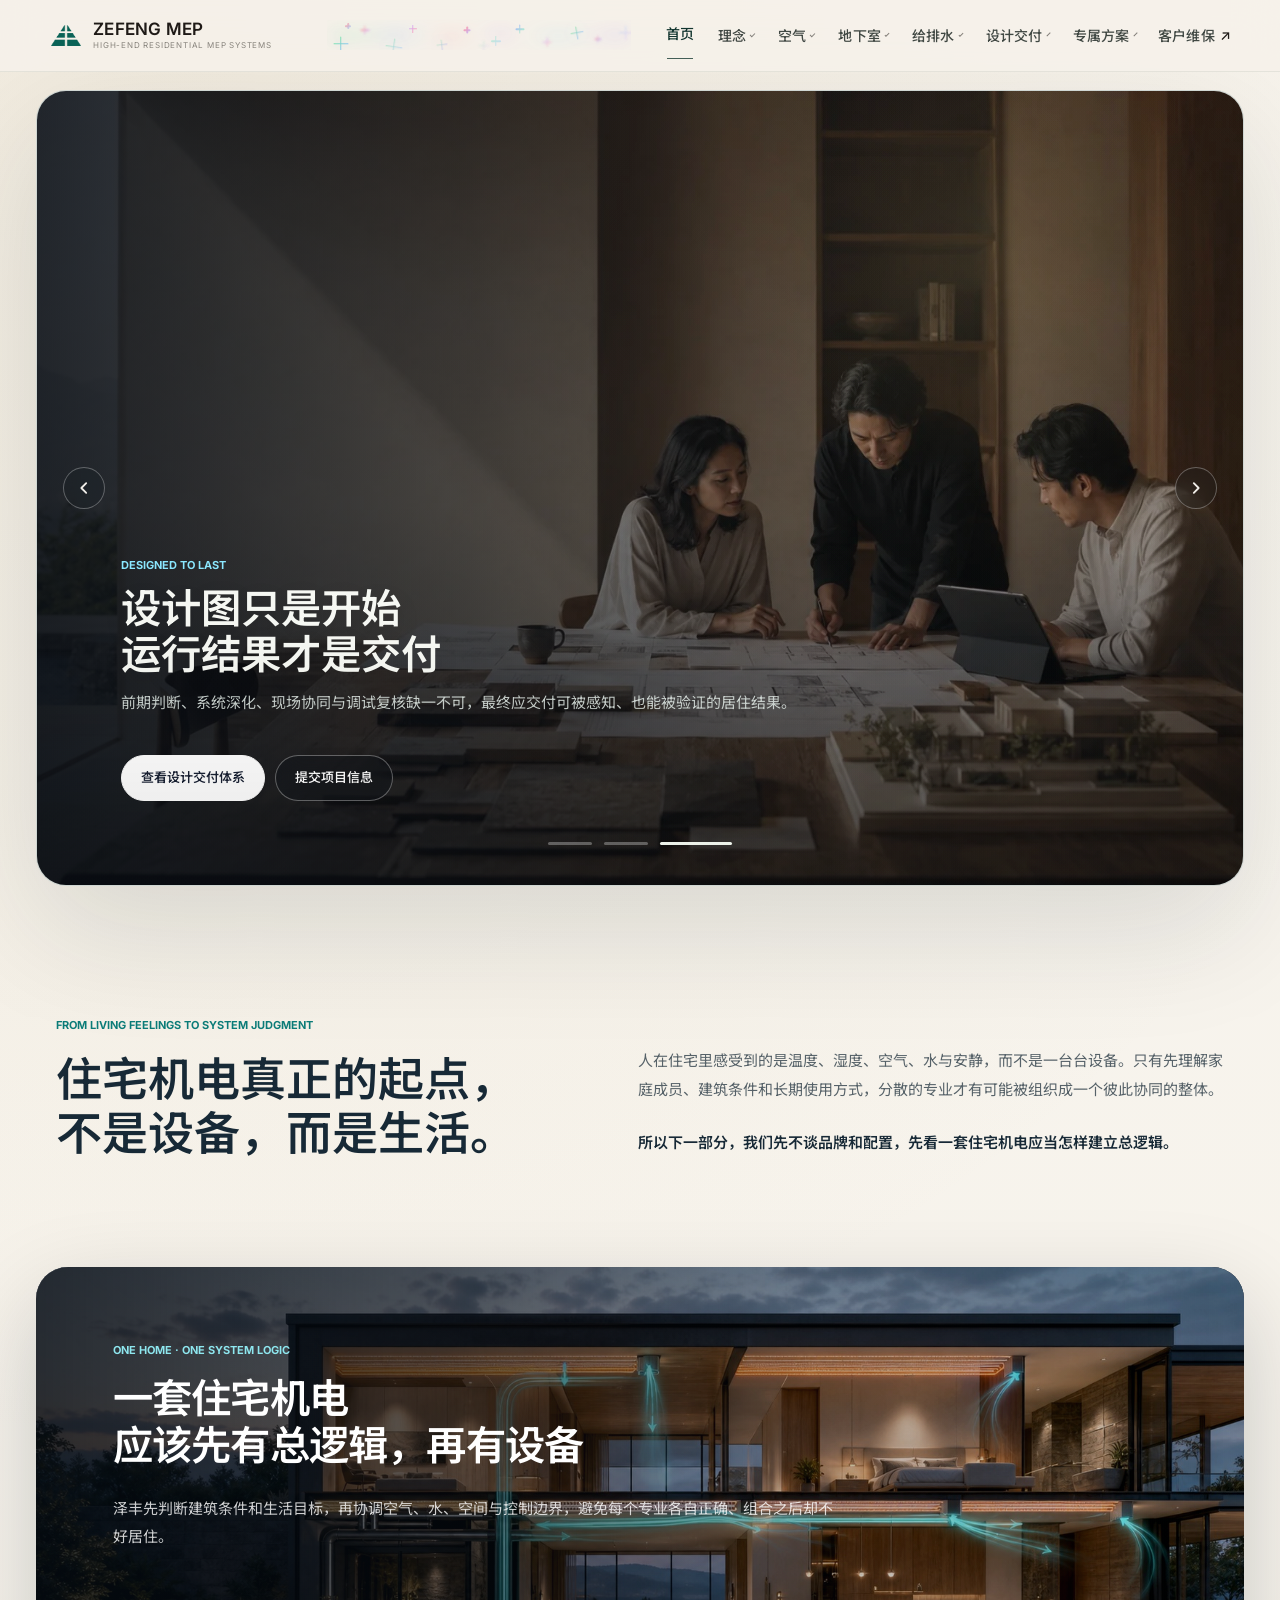
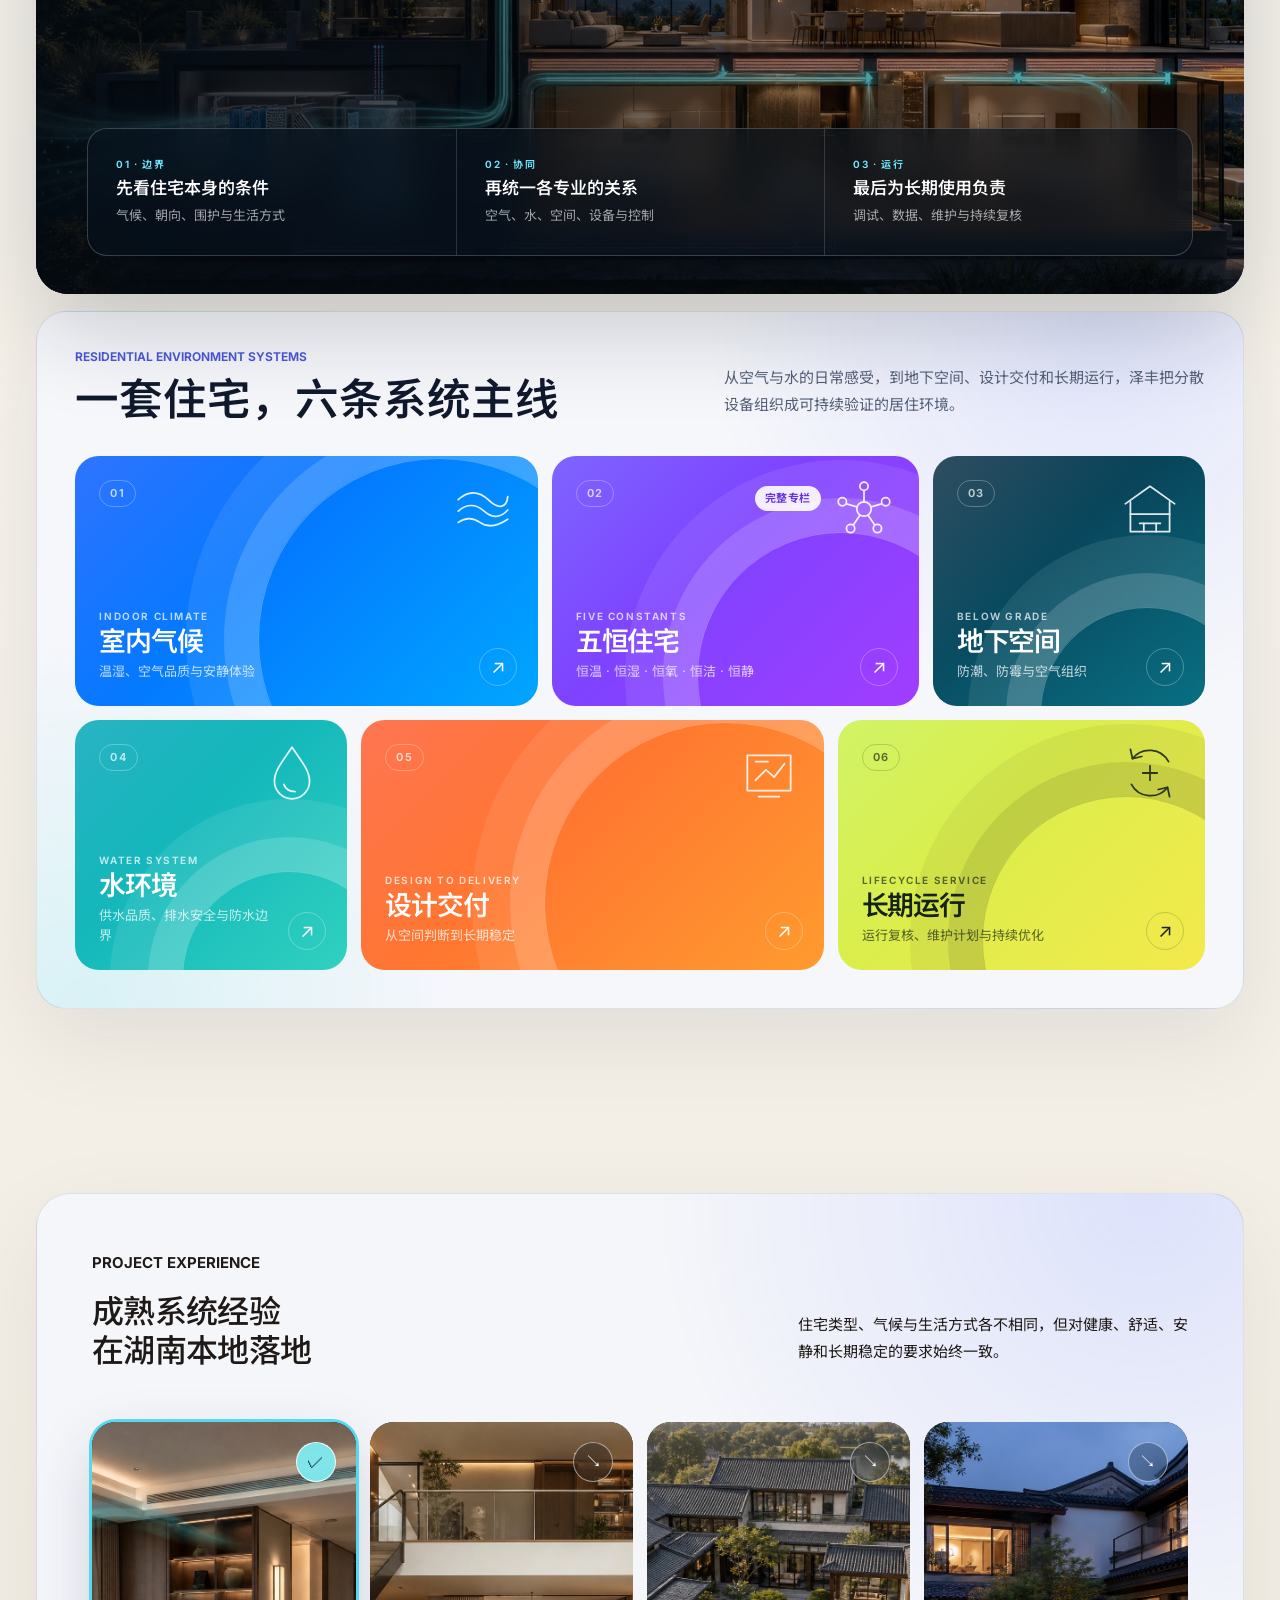
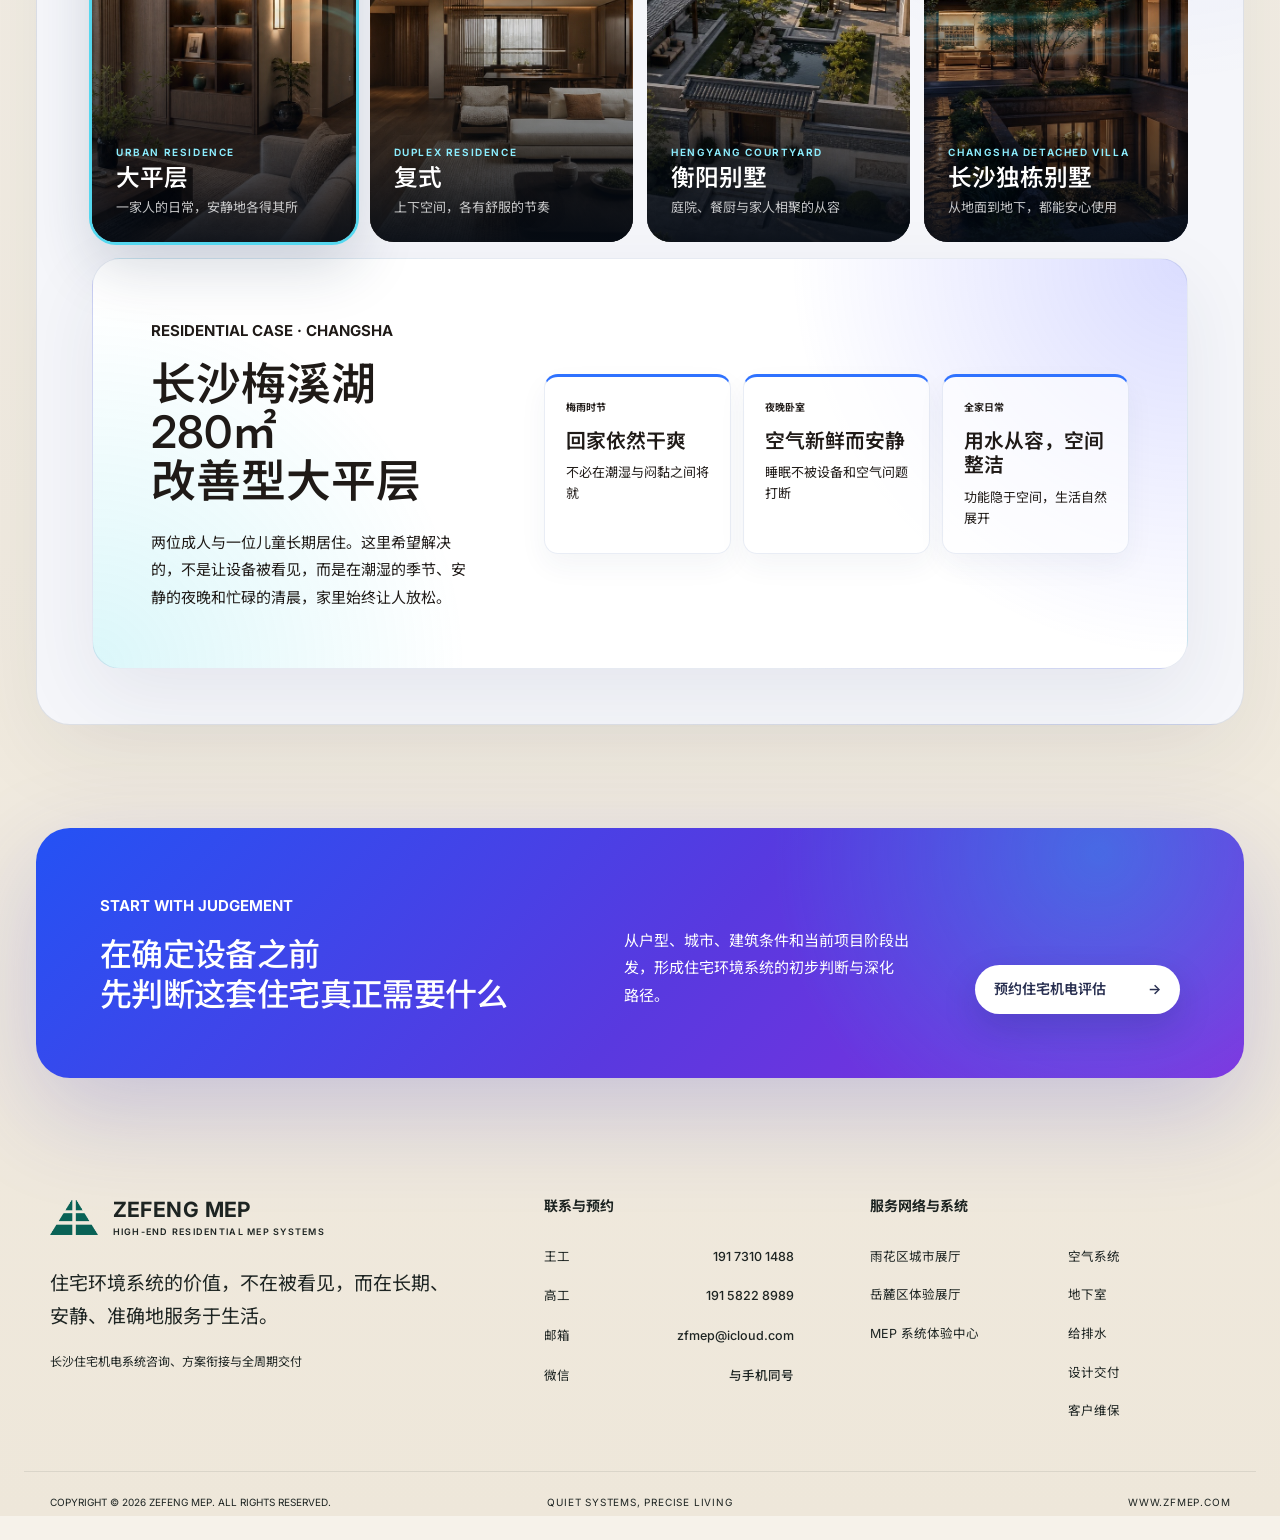
==== index.html @ 34100315 "refine route hero image overlays" ====
<!doctype html>
<html lang="zh-CN">
  <head>
    <meta charset="UTF-8" />
    <meta name="viewport" content="width=device-width, initial-scale=1.0" />
    <meta
      name="description"
      content="泽丰高端住宅机电系统服务商，以空气、水、光、声重新定义高端住宅环境系统。"
    />
    <title>泽丰高端住宅机电系统服务商 · ZEFENG MEP</title>
    <script id="zf-early-route-state">
      (() => {
        const routes = {
          home: "home",
          philosophy: "philosophy",
          dimensions: "philosophy",
          air: "systems",
          "environment-problem": "systems",
          "environment-logic": "systems",
          systems: "systems",
          climate: "systems",
          water: "water-supply-drainage",
          "water-problem": "water-supply-drainage",
          "water-logic": "water-supply-drainage",
          "water-supply-drainage": "water-supply-drainage",
          "basement-system": "basement-system",
          "basement-problem": "basement-system",
          "basement-logic": "basement-system",
          "basement-lifting": "basement-system",
          "basement-sport-layer": "basement-system",
          "delivery-page": "delivery",
          delivery: "delivery",
          "delivery-outputs": "delivery",
          constraints: "delivery",
          "delivery-brief": "delivery",
          integration: "delivery",
          "team-execution": "delivery",
          "delivery-commissioning": "delivery",
          process: "delivery",
          "delivery-result": "delivery",
          "project-access": "project-access",
          "project-access-contact": "project-access",
          "project-access-network": "project-access",
          "project-access-expertise-title": "project-access"
        };
        const key = location.hash.replace("#", "") || "home";
        const page = routes[key] || "home";
        document.documentElement.dataset.page = page;
      })();
    </script>
    <style id="zf-delivery-first-paint">
      html[data-page="delivery"] body main > #fit {
        position: relative !important;
        display: flex !important;
        flex-direction: column !important;
        width: min(1216px, calc(100vw - 64px)) !important;
        min-height: 0 !important;
        margin: clamp(28px, 4vw, 64px) auto 0 !important;
        padding: 0 !important;
        overflow: visible !important;
        background: transparent !important;
      }

      html[data-page="delivery"] body main > #fit > .delivery-scene-media {
        position: relative !important;
        order: 1 !important;
        inset: auto !important;
        display: block !important;
        width: 100% !important;
        height: auto !important;
        min-height: 0 !important;
        aspect-ratio: 16 / 9 !important;
        margin: 0 !important;
        overflow: hidden !important;
        border-radius: 30px !important;
        background: #101b2d !important;
      }

      html[data-page="delivery"] body main > #fit > .delivery-scene-media img {
        position: static !important;
        inset: auto !important;
        display: block !important;
        width: 100% !important;
        height: 100% !important;
        object-fit: cover !important;
        border-radius: inherit !important;
      }

      html[data-page="delivery"] body main > #fit > .delivery-hero-copy {
        position: relative !important;
        order: 2 !important;
        width: 100% !important;
        max-width: none !important;
        min-height: 0 !important;
        margin: clamp(36px, 4vw, 58px) 0 0 !important;
        padding: 0 !important;
        color: #182033 !important;
        background: transparent !important;
      }

      html[data-page="delivery"] body main > #fit > .delivery-hero-copy :is(h2, p, blockquote) {
        color: #182033 !important;
        text-shadow: none !important;
      }

      @media (max-width: 760px) {
        html[data-page="delivery"] body main > #fit {
          width: calc(100vw - 34px) !important;
        }

        html[data-page="delivery"] body main > #fit > .delivery-scene-media {
          border-radius: 24px !important;
        }
      }
    </style>
    <link rel="preconnect" href="https://fonts.googleapis.com" />
    <link rel="preconnect" href="https://fonts.gstatic.com" crossorigin />
    <link
      href="https://fonts.googleapis.com/css2?family=Inter:wght@400;500;600&family=Noto+Serif+SC:wght@400;500;600&family=Noto+Sans+SC:wght@400;500;600;700&display=swap"
      rel="stylesheet"
    />
    <link rel="preload" as="image" href="images/homepage-hero-final/hero-human.webp" fetchpriority="high" />
    <link rel="stylesheet" href="styles.css?v=20260710-footer-flow-v1" />
    <link rel="stylesheet" href="launch-polish.css?v=20260721-home-closing-v3" />
    <link
      rel="preload"
      href="water-scenes-lock.css?v=20260626-water-fix-v77"
      as="style"
      onload="this.onload=null;this.rel='stylesheet'"
    />
    <link
      rel="preload"
      href="air-scenes-lock.css?v=20260710-air-hard-reset-v2"
      as="style"
      onload="this.onload=null;this.rel='stylesheet'"
    />
    <noscript><link rel="stylesheet" href="water-scenes-lock.css?v=20260626-water-fix-v77" /></noscript>
    <noscript><link rel="stylesheet" href="air-scenes-lock.css?v=20260710-air-hard-reset-v2" /></noscript>
    <style id="zf-inline-systems-scene-fix-v1">
      html body[data-page="systems"] {
        --systems-scene-fix-width: min(980px, calc(100vw - 160px));
      }

      html body[data-page="systems"] main > #systems.section-shell > .system-grid,
      html body[data-page="systems"] main > #systems.section-shell .system-scene-card,
      html body[data-page="systems"] main > #systems.section-shell .scene-content,
      html body[data-page="systems"] main > #systems.section-shell .scene-media {
        width: var(--systems-scene-fix-width) !important;
        max-width: var(--systems-scene-fix-width) !important;
        inline-size: var(--systems-scene-fix-width) !important;
        max-inline-size: var(--systems-scene-fix-width) !important;
        margin-left: auto !important;
        margin-right: auto !important;
      }

      html body[data-page="systems"] main > #systems.section-shell .system-scene-card {
        display: flex !important;
        flex-direction: column !important;
        align-items: stretch !important;
        gap: clamp(18px, 2vw, 28px) !important;
      }

      html body[data-page="systems"] main > #systems.section-shell .scene-content {
        order: 1 !important;
        margin-bottom: 0 !important;
      }

      html body[data-page="systems"] main > #systems.section-shell .scene-media {
        order: 2 !important;
        margin-top: 0 !important;
      }

      html body[data-page="systems"] main > #systems.section-shell .mep-metric-group {
        order: 3 !important;
      }

      @media (max-width: 900px) {
        html body[data-page="systems"] {
          --systems-scene-fix-width: calc(100vw - 36px);
        }
      }
    </style>
    <style id="zf-inline-home-first-paint-v61">
      html body[data-page="philosophy"] main #home .home-philosophy-intro,
      html body[data-page="philosophy"] main #home .home-hero,
      html body[data-page="philosophy"] main #home .home-sanctuary,
      html body[data-page="philosophy"] main #home .home-shift,
      html body[data-page="philosophy"] main #home .home-feelings,
      html body[data-page="philosophy"] main #home .home-mep,
      html body[data-page="philosophy"] main #home .home-courtyard {
        width: calc(100vw - 64px) !important;
        max-width: none !important;
        margin-left: auto !important;
        margin-right: auto !important;
      }

      html body[data-page="philosophy"] main #home .home-philosophy-intro {
        margin-top: clamp(30px, 4vw, 56px) !important;
      }

      html body[data-page="philosophy"] main #home .home-hero {
        display: block !important;
        grid-template-columns: none !important;
        gap: 0 !important;
      }

      html body[data-page="philosophy"] main #home .home-hero-copy,
      html body[data-page="philosophy"] main #home .home-sanctuary-copy,
      html body[data-page="philosophy"] main #home .home-copy {
        width: 100% !important;
        max-width: none !important;
        min-width: 0 !important;
        margin-left: 0 !important;
        margin-right: 0 !important;
        padding-left: 0 !important;
        padding-right: 0 !important;
        display: grid !important;
        justify-content: start !important;
        justify-items: start !important;
        text-align: left !important;
      }

      html body[data-page="philosophy"] main #home .home-hero-copy {
        margin-bottom: clamp(28px, 2.8vw, 42px) !important;
      }

      html body[data-page="philosophy"] main #home .home-hero-copy > :is(.home-eyebrow, h1, p),
      html body[data-page="philosophy"] main #home .home-sanctuary-copy > :is(.home-eyebrow, h2, p),
      html body[data-page="philosophy"] main #home .home-copy > :is(.home-eyebrow, h2, p) {
        justify-self: start !important;
        margin-left: 0 !important;
        margin-right: auto !important;
        text-align: left !important;
      }

      html body[data-page="philosophy"] main #home .home-hero-media,
      html body[data-page="philosophy"] main #home .home-sanctuary-media,
      html body[data-page="philosophy"] main #home .home-image {
        width: 100% !important;
        max-width: 100% !important;
        margin-left: 0 !important;
        margin-right: 0 !important;
      }

      @media (max-width: 900px) {
        html body[data-page="philosophy"] main #home .home-philosophy-intro,
        html body[data-page="philosophy"] main #home .home-hero,
        html body[data-page="philosophy"] main #home .home-sanctuary,
        html body[data-page="philosophy"] main #home .home-shift,
        html body[data-page="philosophy"] main #home .home-feelings,
        html body[data-page="philosophy"] main #home .home-mep,
        html body[data-page="philosophy"] main #home .home-courtyard {
          width: calc(100vw - 36px) !important;
          margin-left: 18px !important;
          margin-right: auto !important;
        }
      }
    </style>
    <style id="zf-inline-water-top-width-v62">
      html body main #water-problem,
      html body main #water-logic,
      html body main #water-supply-drainage {
        --zf-water-content-width: min(1280px, calc(100vw - 280px)) !important;
      }

      html body main #water-problem {
        width: 100% !important;
        max-width: none !important;
        margin-left: 0 !important;
        margin-right: 0 !important;
        padding-left: 0 !important;
        padding-right: 0 !important;
      }

      html body main #water-problem .water-system-definition-copy,
      html body main #water-problem .water-system-journey,
      html body main #water-logic .image-entry-copy,
      html body main #water-logic .image-entry-media,
      html body main #water-supply-drainage .water-proof-heading,
      html body main #water-supply-drainage .water-proof-scene,
      html body main #water-supply-drainage .water-proof-closing {
        width: var(--zf-water-content-width) !important;
        max-width: 1280px !important;
        min-width: 0 !important;
        margin-left: auto !important;
        margin-right: auto !important;
        padding-left: 0 !important;
        padding-right: 0 !important;
      }

      html body main #water-problem .water-system-definition-copy {
        display: block !important;
        text-align: left !important;
      }

      html body main #water-problem .water-system-definition-copy > :is(.eyebrow, h1, p),
      html body main #water-problem .water-system-journey-head > :is(p, h2),
      html body main #water-supply-drainage .water-proof-heading > :is(.eyebrow, h2, p) {
        margin-left: 0 !important;
        margin-right: auto !important;
        text-align: left !important;
      }

      html body main #water-problem .water-lifestyle-ribbon,
      html body main #water-problem .water-system-journey-rail,
      html body main #water-problem .water-system-journey-panels {
        width: 100% !important;
        max-width: 100% !important;
        margin-left: 0 !important;
        margin-right: 0 !important;
      }

      @media (max-width: 1200px) {
        html body main #water-problem,
        html body main #water-logic,
        html body main #water-supply-drainage {
          --zf-water-content-width: min(1080px, calc(100vw - 120px)) !important;
        }
      }

      @media (max-width: 900px) {
        html body main #water-problem,
        html body main #water-logic,
        html body main #water-supply-drainage {
          --zf-water-content-width: calc(100vw - 36px) !important;
        }
      }
    </style>

    <style id="zf-inline-water-air-selected-copy-v70">
      /* 2026-06-29 selected A/D: reduce textbook weight on water and air entries only. */
      html body main #water-problem .water-system-definition-copy,
      html body main #water-problem .water-system-journey,
      html body main #water-system-simulator-entry .water-system-simulator-intro {
        max-width: var(--zf-water-content-width, min(1280px, calc(100vw - 280px))) !important;
        margin-left: auto !important;
        margin-right: auto !important;
        text-align: left !important;
      }

      html body main #water-problem .water-system-definition-copy h1 {
        font-size: clamp(30px, 2.15vw, 42px) !important;
        line-height: 1.24 !important;
        letter-spacing: 0 !important;
        max-width: 760px !important;
      }

      html body main #water-problem .water-system-definition-lead {
        max-width: 720px !important;
        font-size: clamp(16px, 1vw, 19px) !important;
        line-height: 1.78 !important;
        color: rgba(20, 63, 58, 0.72) !important;
      }

      html body main #water-problem .water-system-journey {
        margin-top: clamp(28px, 3.2vw, 44px) !important;
      }

      html body main #water-problem .water-system-journey-head h2,
      html body main #water-system-simulator-entry .water-system-simulator-intro h3 {
        font-size: clamp(26px, 1.75vw, 34px) !important;
        line-height: 1.28 !important;
        font-weight: 640 !important;
        letter-spacing: 0 !important;
        max-width: 640px !important;
      }

      html body main #water-problem .water-system-journey-head p,
      html body main #water-system-simulator-entry .water-system-simulator-intro > p:not(.eyebrow),
      html body main #water-system-simulator-entry .water-system-simulator-actions span {
        max-width: 760px !important;
        font-size: clamp(15px, 0.94vw, 18px) !important;
        line-height: 1.76 !important;
        color: rgba(20, 63, 58, 0.68) !important;
      }

      html body main #water-system-simulator-entry {
        padding-top: clamp(44px, 5vw, 72px) !important;
      }

      html body[data-page="systems"] main > #environment-problem .air-opening-brief {
        display: none !important;
      }

      html body[data-page="systems"] main > #environment-problem .air-system-definition-copy h1 {
        max-width: 700px !important;
        font-size: clamp(30px, 2.1vw, 40px) !important;
        line-height: 1.26 !important;
        letter-spacing: 0 !important;
      }

      html body[data-page="systems"] main > #environment-problem .air-system-definition-lead {
        max-width: 720px !important;
        font-size: clamp(16px, 0.98vw, 19px) !important;
        line-height: 1.78 !important;
        color: rgba(20, 63, 58, 0.72) !important;
      }

      html body[data-page="systems"] main > #environment-problem .air-system-journey-head h2 {
        font-size: clamp(24px, 1.6vw, 32px) !important;
        line-height: 1.3 !important;
        font-weight: 620 !important;
      }
    </style>
    <style id="zf-water-service-matrix-v1">
      html body[data-page="water-supply-drainage"] main > #water-problem .water-service-matrix {
        width: calc(100vw - 72px) !important;
        max-width: calc(100vw - 72px) !important;
        margin: clamp(28px, 2.6vw, 38px) 0 clamp(34px, 3vw, 42px) calc(50% - 50vw + 36px) !important;
        display: grid !important;
        grid-template-columns: repeat(6, minmax(0, 1fr)) !important;
        column-gap: clamp(18px, 1.5vw, 26px) !important;
        row-gap: clamp(12px, 1.1vw, 18px) !important;
        box-sizing: border-box !important;
      }

      html body[data-page="water-supply-drainage"] main > #water-problem .water-service-item {
        min-width: 0 !important;
        display: flex !important;
        align-items: center !important;
        gap: 12px !important;
        min-height: 56px !important;
        padding: 5px 0 11px !important;
        border-bottom: 1px solid rgba(27, 82, 76, 0.14) !important;
      }

      html body[data-page="water-supply-drainage"] main > #water-problem .water-service-icon {
        flex: 0 0 28px !important;
        position: relative !important;
        width: 32px !important;
        height: 32px !important;
        display: inline-flex !important;
        align-items: center !important;
        justify-content: center !important;
        border-radius: 11px !important;
        color: rgba(255, 250, 242, 0.98) !important;
        background:
          radial-gradient(circle at 30% 26%, rgba(255, 255, 255, 0.34), transparent 44%),
          linear-gradient(145deg, var(--service-accent, #3e8d82), var(--service-accent-2, #245e57)) !important;
        box-shadow:
          0 10px 18px rgba(31, 83, 76, 0.18),
          inset 0 1px 0 rgba(255, 255, 255, 0.28) !important;
      }

      html body[data-page="water-supply-drainage"] main > #water-problem .water-service-icon::after {
        content: "" !important;
        position: absolute !important;
        inset: 1px !important;
        border-radius: 10px !important;
        border: 1px solid rgba(255, 255, 255, 0.12) !important;
        pointer-events: none !important;
      }

      html body[data-page="water-supply-drainage"] main > #water-problem .water-service-icon svg {
        position: relative !important;
        z-index: 1 !important;
        width: 22px !important;
        height: 22px !important;
        display: block !important;
        stroke: currentColor !important;
        fill: none !important;
        stroke-width: 1.9 !important;
        stroke-linecap: round !important;
        stroke-linejoin: round !important;
        filter: drop-shadow(0 1px 0 rgba(0, 0, 0, 0.08)) !important;
      }

      html body[data-page="water-supply-drainage"] main > #water-problem .water-service-item strong {
        min-width: 0 !important;
        display: block !important;
        font-size: clamp(14px, 0.86vw, 16px) !important;
        line-height: 1.5 !important;
        font-weight: 580 !important;
        color: rgba(18, 47, 43, 0.92) !important;
        letter-spacing: 0 !important;
      }

      @media (max-width: 1180px) {
        html body[data-page="water-supply-drainage"] main > #water-problem .water-service-matrix {
          width: calc(100vw - 48px) !important;
          max-width: calc(100vw - 48px) !important;
          margin-left: calc(50% - 50vw + 24px) !important;
          grid-template-columns: repeat(4, minmax(0, 1fr)) !important;
        }
      }

      @media (max-width: 760px) {
        html body[data-page="water-supply-drainage"] main > #water-problem .water-service-matrix {
          width: calc(100vw - 36px) !important;
          max-width: calc(100vw - 36px) !important;
          grid-template-columns: repeat(2, minmax(0, 1fr)) !important;
          column-gap: 14px !important;
          row-gap: 10px !important;
          margin-top: 22px !important;
          margin-bottom: 26px !important;
        }

        html body[data-page="water-supply-drainage"] main > #water-problem .water-service-item {
          min-height: 52px !important;
          gap: 10px !important;
          padding-bottom: 9px !important;
        }

        html body[data-page="water-supply-drainage"] main > #water-problem .water-service-item strong {
          font-size: 14px !important;
          line-height: 1.42 !important;
        }
      }

      html body[data-page="water-supply-drainage"] main > #water-problem .water-system-journey-step-icon {
        position: relative !important;
        width: 34px !important;
        height: 34px !important;
        border-radius: 12px !important;
        color: rgba(255, 250, 242, 0.98) !important;
        background:
          radial-gradient(circle at 30% 26%, rgba(255, 255, 255, 0.34), transparent 44%),
          linear-gradient(145deg, var(--journey-accent, #3e8d82), var(--journey-accent-2, #245e57)) !important;
        box-shadow:
          0 10px 18px rgba(31, 83, 76, 0.18),
          inset 0 1px 0 rgba(255, 255, 255, 0.28) !important;
      }

      html body[data-page="water-supply-drainage"] main > #water-problem .water-system-journey-step-icon::after {
        content: "" !important;
        position: absolute !important;
        inset: 1px !important;
        border-radius: 11px !important;
        border: 1px solid rgba(255, 255, 255, 0.12) !important;
        pointer-events: none !important;
      }

      html body[data-page="water-supply-drainage"] main > #water-problem .water-system-journey-step-icon svg {
        position: relative !important;
        z-index: 1 !important;
        width: 22px !important;
        height: 22px !important;
        stroke: currentColor !important;
        filter: drop-shadow(0 1px 0 rgba(0, 0, 0, 0.08)) !important;
      }

      html body[data-page="water-supply-drainage"] main > #water-problem .water-system-journey-head {
        width: calc(100vw - 72px) !important;
        max-width: calc(100vw - 72px) !important;
        margin-left: calc(50% - 50vw + 36px) !important;
        margin-right: 0 !important;
        padding-left: 0 !important;
        padding-right: 0 !important;
        box-sizing: border-box !important;
      }

      html body[data-page="water-supply-drainage"] main > #water-problem .water-system-journey-head > :is(p, h2) {
        width: min(1280px, calc(100vw - 160px)) !important;
        max-width: min(1280px, calc(100vw - 160px)) !important;
        margin-left: 0 !important;
        margin-right: auto !important;
      }

      html body[data-page="water-supply-drainage"] main > #water-problem .water-system-journey-rail {
        width: calc(100vw - 72px) !important;
        max-width: calc(100vw - 72px) !important;
        margin-left: calc(50% - 50vw + 36px) !important;
        margin-right: 0 !important;
        justify-content: flex-start !important;
        justify-items: start !important;
        box-sizing: border-box !important;
      }

      @media (max-width: 1180px) {
        html body[data-page="water-supply-drainage"] main > #water-problem .water-system-journey-head,
        html body[data-page="water-supply-drainage"] main > #water-problem .water-system-journey-rail {
          width: calc(100vw - 48px) !important;
          max-width: calc(100vw - 48px) !important;
          margin-left: calc(50% - 50vw + 24px) !important;
        }

        html body[data-page="water-supply-drainage"] main > #water-problem .water-system-journey-head > :is(p, h2) {
          width: min(1180px, calc(100vw - 120px)) !important;
          max-width: min(1180px, calc(100vw - 120px)) !important;
        }
      }
    </style>
    <style id="zf-air-service-matrix-v1">
      html body[data-page="systems"] main > #environment-problem .air-service-matrix {
        width: calc(100vw - 72px) !important;
        max-width: calc(100vw - 72px) !important;
        margin: clamp(26px, 2.4vw, 34px) 0 clamp(32px, 2.8vw, 40px) calc(50% - 50vw + 36px) !important;
        display: grid !important;
        grid-template-columns: repeat(5, minmax(0, 1fr)) !important;
        column-gap: clamp(18px, 1.45vw, 24px) !important;
        row-gap: clamp(12px, 1vw, 16px) !important;
        box-sizing: border-box !important;
      }

      html body[data-page="systems"] main > #environment-problem .air-service-item {
        min-width: 0 !important;
        display: flex !important;
        align-items: center !important;
        gap: 12px !important;
        min-height: 56px !important;
        padding: 4px 0 11px !important;
        border-bottom: 1px solid rgba(27, 82, 76, 0.12) !important;
      }

      html body[data-page="systems"] main > #environment-problem .air-service-icon {
        flex: 0 0 28px !important;
        position: relative !important;
        width: 32px !important;
        height: 32px !important;
        display: inline-flex !important;
        align-items: center !important;
        justify-content: center !important;
        border-radius: 11px !important;
        color: rgba(255, 250, 242, 0.98) !important;
        background:
          radial-gradient(circle at 30% 26%, rgba(255, 255, 255, 0.34), transparent 44%),
          linear-gradient(145deg, var(--service-accent, #3e8d82), var(--service-accent-2, #245e57)) !important;
        box-shadow:
          0 10px 18px rgba(31, 83, 76, 0.16),
          inset 0 1px 0 rgba(255, 255, 255, 0.28) !important;
      }

      html body[data-page="systems"] main > #environment-problem .air-service-icon::after {
        content: "" !important;
        position: absolute !important;
        inset: 1px !important;
        border-radius: 10px !important;
        border: 1px solid rgba(255, 255, 255, 0.12) !important;
        pointer-events: none !important;
      }

      html body[data-page="systems"] main > #environment-problem .air-service-icon svg {
        position: relative !important;
        z-index: 1 !important;
        width: 22px !important;
        height: 22px !important;
        display: block !important;
        stroke: currentColor !important;
        fill: none !important;
        stroke-width: 1.9 !important;
        stroke-linecap: round !important;
        stroke-linejoin: round !important;
        filter: drop-shadow(0 1px 0 rgba(0, 0, 0, 0.08)) !important;
      }

      html body[data-page="systems"] main > #environment-problem .air-service-item strong {
        min-width: 0 !important;
        display: block !important;
        font-size: clamp(14px, 0.86vw, 16px) !important;
        line-height: 1.5 !important;
        font-weight: 580 !important;
        color: rgba(18, 47, 43, 0.92) !important;
        letter-spacing: 0 !important;
      }

      @media (max-width: 1180px) {
        html body[data-page="systems"] main > #environment-problem .air-service-matrix {
          width: calc(100vw - 48px) !important;
          max-width: calc(100vw - 48px) !important;
          margin-left: calc(50% - 50vw + 24px) !important;
          grid-template-columns: repeat(3, minmax(0, 1fr)) !important;
        }
      }

      @media (max-width: 760px) {
        html body[data-page="systems"] main > #environment-problem .air-service-matrix {
          width: calc(100vw - 36px) !important;
          max-width: calc(100vw - 36px) !important;
          grid-template-columns: repeat(2, minmax(0, 1fr)) !important;
          column-gap: 14px !important;
          row-gap: 10px !important;
          margin-top: 22px !important;
          margin-bottom: 26px !important;
        }

        html body[data-page="systems"] main > #environment-problem .air-service-item {
          min-height: 52px !important;
          gap: 10px !important;
          padding-bottom: 9px !important;
        }

        html body[data-page="systems"] main > #environment-problem .air-service-item strong {
          font-size: 14px !important;
          line-height: 1.42 !important;
        }
      }
    </style>
    <style id="zf-climate-service-matrix-v1">
      html body[data-page="systems"] main > #climate > .section-heading,
      html body[data-page="climate"] main > #climate > .section-heading {
        width: calc(100vw - 72px) !important;
        max-width: calc(100vw - 72px) !important;
        margin: 0 0 clamp(22px, 2.1vw, 30px) calc(50% - 50vw + 36px) !important;
        padding: 0 !important;
        box-sizing: border-box !important;
        text-align: left !important;
        order: 1 !important;
      }

      html body[data-page="systems"] main > #climate .climate-service-matrix,
      html body[data-page="climate"] main > #climate .climate-service-matrix {
        width: calc(100vw - 72px) !important;
        max-width: calc(100vw - 72px) !important;
        margin: clamp(26px, 2.4vw, 34px) 0 clamp(34px, 2.8vw, 40px) calc(50% - 50vw + 36px) !important;
        display: grid !important;
        grid-template-columns: repeat(5, minmax(0, 1fr)) !important;
        column-gap: clamp(18px, 1.45vw, 24px) !important;
        row-gap: clamp(12px, 1vw, 16px) !important;
        box-sizing: border-box !important;
        order: 2 !important;
      }

      html body[data-page="systems"] main > #climate .climate-service-item,
      html body[data-page="climate"] main > #climate .climate-service-item {
        min-width: 0 !important;
        display: flex !important;
        align-items: center !important;
        gap: 12px !important;
        min-height: 56px !important;
        padding: 4px 0 11px !important;
        border-bottom: 1px solid rgba(27, 82, 76, 0.12) !important;
      }

      html body[data-page="systems"] main > #climate a.climate-service-item,
      html body[data-page="climate"] main > #climate a.climate-service-item {
        color: inherit !important;
        text-decoration: none !important;
        transition:
          transform 180ms ease,
          border-color 180ms ease,
          opacity 180ms ease !important;
      }

      html body[data-page="systems"] main > #climate a.climate-service-item:hover,
      html body[data-page="climate"] main > #climate a.climate-service-item:hover {
        transform: translateY(-1px) !important;
        border-bottom-color: rgba(27, 82, 76, 0.28) !important;
      }

      html body[data-page="systems"] main > #climate a.climate-service-item:hover strong,
      html body[data-page="climate"] main > #climate a.climate-service-item:hover strong {
        color: rgba(9, 92, 116, 0.96) !important;
      }

      html body[data-page="systems"] main > #climate .climate-service-icon,
      html body[data-page="climate"] main > #climate .climate-service-icon {
        flex: 0 0 28px !important;
        position: relative !important;
        width: 32px !important;
        height: 32px !important;
        display: inline-flex !important;
        align-items: center !important;
        justify-content: center !important;
        border-radius: 11px !important;
        color: rgba(255, 250, 242, 0.98) !important;
        background:
          radial-gradient(circle at 30% 26%, rgba(255, 255, 255, 0.34), transparent 44%),
          linear-gradient(145deg, var(--service-accent, #3e8d82), var(--service-accent-2, #245e57)) !important;
        box-shadow:
          0 10px 18px rgba(31, 83, 76, 0.16),
          inset 0 1px 0 rgba(255, 255, 255, 0.28) !important;
      }

      html body[data-page="systems"] main > #climate .climate-service-icon::after,
      html body[data-page="climate"] main > #climate .climate-service-icon::after {
        content: "" !important;
        position: absolute !important;
        inset: 1px !important;
        border-radius: 10px !important;
        border: 1px solid rgba(255, 255, 255, 0.12) !important;
        pointer-events: none !important;
      }

      html body[data-page="systems"] main > #climate .climate-service-icon svg,
      html body[data-page="climate"] main > #climate .climate-service-icon svg {
        position: relative !important;
        z-index: 1 !important;
        width: 22px !important;
        height: 22px !important;
        display: block !important;
        stroke: currentColor !important;
        fill: none !important;
        stroke-width: 1.9 !important;
        stroke-linecap: round !important;
        stroke-linejoin: round !important;
        filter: drop-shadow(0 1px 0 rgba(0, 0, 0, 0.08)) !important;
      }

      html body[data-page="systems"] main > #climate .climate-service-item strong,
      html body[data-page="climate"] main > #climate .climate-service-item strong {
        min-width: 0 !important;
        display: block !important;
        font-size: clamp(14px, 0.86vw, 16px) !important;
        line-height: 1.5 !important;
        font-weight: 580 !important;
        color: rgba(18, 47, 43, 0.92) !important;
        letter-spacing: 0 !important;
      }

      @media (max-width: 1180px) {
        html body[data-page="systems"] main > #climate > .section-heading,
        html body[data-page="climate"] main > #climate > .section-heading {
          width: calc(100vw - 48px) !important;
          max-width: calc(100vw - 48px) !important;
          margin-left: calc(50% - 50vw + 24px) !important;
        }

        html body[data-page="systems"] main > #climate .climate-service-matrix,
        html body[data-page="climate"] main > #climate .climate-service-matrix {
          width: calc(100vw - 48px) !important;
          max-width: calc(100vw - 48px) !important;
          margin-left: calc(50% - 50vw + 24px) !important;
          grid-template-columns: repeat(3, minmax(0, 1fr)) !important;
        }
      }

      @media (max-width: 760px) {
        html body[data-page="systems"] main > #climate > .section-heading,
        html body[data-page="climate"] main > #climate > .section-heading {
          width: calc(100vw - 36px) !important;
          max-width: calc(100vw - 36px) !important;
          margin-left: calc(50% - 50vw + 18px) !important;
        }

        html body[data-page="systems"] main > #climate .climate-service-matrix,
        html body[data-page="climate"] main > #climate .climate-service-matrix {
          width: calc(100vw - 36px) !important;
          max-width: calc(100vw - 36px) !important;
          grid-template-columns: repeat(2, minmax(0, 1fr)) !important;
          column-gap: 14px !important;
          row-gap: 10px !important;
          margin-top: 22px !important;
          margin-bottom: 26px !important;
        }

        html body[data-page="systems"] main > #climate .climate-service-item,
        html body[data-page="climate"] main > #climate .climate-service-item {
          min-height: 52px !important;
          gap: 10px !important;
          padding-bottom: 9px !important;
        }

        html body[data-page="systems"] main > #climate .climate-service-item strong,
        html body[data-page="climate"] main > #climate .climate-service-item strong {
          font-size: 14px !important;
          line-height: 1.42 !important;
        }
      }

      @media (min-width: 1280px) {
        html body[data-page="systems"] main > section#climate.climate.section-shell,
        html body[data-page="climate"] main > section#climate.climate.section-shell {
          width: 100vw !important;
          max-width: none !important;
          margin-left: calc(50% - 50vw) !important;
          margin-right: calc(50% - 50vw) !important;
        }

        html body[data-page="systems"] main > section#climate.climate.section-shell > .section-heading,
        html body[data-page="climate"] main > section#climate.climate.section-shell > .section-heading {
          width: calc(100vw - 72px) !important;
          max-width: calc(100vw - 72px) !important;
          margin-left: calc(50% - 50vw + 36px) !important;
          margin-right: 0 !important;
        }

        html body[data-page="systems"] main > section#climate.climate.section-shell > .climate-stage,
        html body[data-page="systems"] main > section#climate.climate.section-shell > .climate-living-scene,
        html body[data-page="climate"] main > section#climate.climate.section-shell > .climate-stage,
        html body[data-page="climate"] main > section#climate.climate.section-shell > .climate-living-scene,
        html body[data-page="systems"] main > section.quiet-system.section-shell.cinematic-panel,
        html body[data-page="climate"] main > section.quiet-system.section-shell.cinematic-panel {
          width: 100vw !important;
          max-width: none !important;
          margin-left: calc(50% - 50vw) !important;
          margin-right: calc(50% - 50vw) !important;
          box-sizing: border-box !important;
        }

        html body[data-page="systems"] main > section#climate.climate.section-shell > .climate-stage .climate-map,
        html body[data-page="systems"] main > section#climate.climate.section-shell > .climate-living-scene .climate-living-media,
        html body[data-page="climate"] main > section#climate.climate.section-shell > .climate-stage .climate-map,
        html body[data-page="climate"] main > section#climate.climate.section-shell > .climate-living-scene .climate-living-media,
        html body[data-page="systems"] main > section.quiet-system.section-shell.cinematic-panel .section-image,
        html body[data-page="climate"] main > section.quiet-system.section-shell.cinematic-panel .section-image {
          width: 100vw !important;
          max-width: 100vw !important;
          margin-left: calc(50% - 50vw) !important;
          margin-right: calc(50% - 50vw) !important;
          padding-left: 0 !important;
          padding-right: 0 !important;
          border-radius: 0 !important;
          box-sizing: border-box !important;
        }

        html body[data-page="systems"] main > section#climate.climate.section-shell > .climate-stage .climate-map img,
        html body[data-page="systems"] main > section#climate.climate.section-shell > .climate-living-scene .climate-living-media img,
        html body[data-page="climate"] main > section#climate.climate.section-shell > .climate-stage .climate-map img,
        html body[data-page="climate"] main > section#climate.climate.section-shell > .climate-living-scene .climate-living-media img,
        html body[data-page="systems"] main > section.quiet-system.section-shell.cinematic-panel .section-image img,
        html body[data-page="climate"] main > section.quiet-system.section-shell.cinematic-panel .section-image img {
          width: 100% !important;
          max-width: 100% !important;
          height: auto !important;
          min-height: clamp(760px, 52vw, 980px) !important;
          object-fit: cover !important;
        }
      }
    </style>
    <style id="zf-home-hero-rebuild-v2">
      html body[data-page="home"] main > #landing {
        width: 100% !important;
        max-width: none !important;
        padding-top: clamp(14px, 1.4vw, 20px) !important;
        padding-bottom: clamp(28px, 2.8vw, 40px) !important;
        display: grid !important;
        gap: clamp(12px, 1.3vw, 18px) !important;
      }

      html body main #landing .zf-home-hero-stage {
        position: relative;
        width: min(1560px, calc(100% - 24px));
        height: min(860px, calc(100vh - 104px));
        min-height: 700px;
        margin: 0 auto;
        border: 1px solid rgba(205, 213, 209, 0.82);
        border-radius: 30px;
        overflow: hidden;
        background: #d7ddd7;
        box-shadow:
          0 44px 124px rgba(16, 30, 42, 0.12),
          inset 0 1px 0 rgba(255, 255, 255, 0.72);
      }

      html body main #landing .zf-home-hero-stage::before {
        content: "";
        position: absolute;
        inset: 0;
        background:
          linear-gradient(180deg, rgba(255, 255, 255, 0.04), rgba(24, 20, 15, 0.05));
        pointer-events: none;
      }

      html body main #landing .zf-home-hero-stage::after {
        content: "";
        position: absolute;
        inset: auto 0 0 0;
        height: 32%;
        background: linear-gradient(180deg, transparent, rgba(22, 19, 15, 0.10));
        pointer-events: none;
      }

      html body main #landing .zf-home-hero {
        position: relative;
        height: 100%;
        min-height: 100%;
        display: grid;
        align-items: stretch;
      }

      html body main #landing .zf-home-index-strip,
      html body main #landing .zf-home-closing-stage {
        width: min(1560px, calc(100% - 24px));
        margin: 0 auto;
      }

      html body main #landing .zf-home-index-strip {
        display: grid;
        grid-template-columns: 1.16fr 0.95fr 0.95fr 0.95fr;
        gap: 10px;
        align-items: stretch;
      }

      html body main #landing .zf-home-mep-band {
        width: min(1560px, calc(100% - 24px));
        margin: 0 auto;
        padding: clamp(24px, 2.6vw, 34px) clamp(20px, 2.4vw, 36px) clamp(18px, 2.2vw, 24px);
        border-top: 1px solid rgba(203, 210, 206, 0.76);
        border-bottom: 1px solid rgba(203, 210, 206, 0.76);
        background: linear-gradient(180deg, rgba(251, 249, 244, 0.92), rgba(246, 243, 236, 0.88));
      }

      html body main #landing .zf-home-mep-band-list {
        display: grid;
        grid-template-columns: repeat(7, minmax(0, 1fr));
        gap: clamp(12px, 1.2vw, 18px);
        align-items: start;
      }

      html body main #landing .zf-home-mep-band-item {
        display: grid;
        justify-items: center;
        gap: 12px;
        text-align: center;
      }

      html body main #landing .zf-home-mep-band-icon {
        width: 56px;
        height: 56px;
        color: rgba(74, 82, 89, 0.74);
      }

      html body main #landing .zf-home-mep-band-icon svg {
        width: 100%;
        height: 100%;
        stroke: currentColor;
        stroke-width: 1.65;
        fill: none;
        stroke-linecap: round;
        stroke-linejoin: round;
      }

      html body main #landing .zf-home-mep-band-label {
        margin: 0;
        color: rgba(58, 60, 57, 0.8);
        font-family: "SF Pro Display", "PingFang SC", var(--font-sans);
        font-size: clamp(13px, 0.9vw, 15px);
        font-weight: 440;
        letter-spacing: 0.01em;
        white-space: nowrap;
      }

      html body main #landing .zf-home-mep-band-label strong {
        font-weight: 500;
        letter-spacing: 0.04em;
      }

      html body main #landing .zf-home-mep-band-label span {
        color: rgba(92, 96, 92, 0.68);
        font-weight: 400;
        letter-spacing: 0.02em;
      }

      html body main #landing .zf-home-index-card {
        position: relative;
        min-height: 252px;
        overflow: hidden;
        border: 1px solid rgba(204, 211, 208, 0.82);
        background: #dfe6e2;
        text-decoration: none;
        transition: transform 260ms ease, border-color 260ms ease, box-shadow 260ms ease;
      }

      html body main #landing .zf-home-index-card.is-feature {
        min-height: 282px;
      }

      html body main #landing .zf-home-index-card.is-proposal,
      html body main #landing .zf-home-index-card.is-delivery {
        min-height: 252px;
      }

      html body main #landing .zf-home-index-card.is-case {
        min-height: 252px;
      }

      html body main #landing .zf-home-index-card:hover {
        transform: translateY(-2px);
        border-color: rgba(218, 226, 222, 0.96);
        box-shadow: 0 26px 62px rgba(18, 30, 38, 0.16);
      }

      html body main #landing .zf-home-index-card-visual {
        position: absolute;
        inset: 0;
        overflow: hidden;
      }

      html body main #landing .zf-home-index-card::after {
        content: "";
        position: absolute;
        inset: 0;
        background:
          linear-gradient(180deg, rgba(255, 255, 255, 0.02) 0%, rgba(255, 255, 255, 0) 32%, rgba(8, 14, 18, 0.08) 72%, rgba(8, 14, 18, 0.18) 100%);
        pointer-events: none;
      }

      html body main #landing .zf-home-index-card-copy {
        display: none;
      }

      html body main #landing .zf-home-index-card-label {
        position: absolute;
        left: 16px;
        bottom: 14px;
        z-index: 2;
        margin: 0;
        color: rgba(247, 244, 236, 0.94);
        font-family: "SF Pro Display", "PingFang SC", var(--font-sans);
        font-size: clamp(15px, 1vw, 18px);
        font-weight: 430;
        letter-spacing: 0.08em;
        line-height: 1.1;
        text-shadow: 0 1px 8px rgba(10, 15, 20, 0.28);
        pointer-events: none;
        display: grid;
        gap: 4px;
        white-space: nowrap;
      }

      html body main #landing .zf-home-index-card-label span {
        color: rgba(239, 235, 226, 0.72);
        font-family: "SF Pro Display", var(--font-sans);
        font-size: clamp(10px, 0.66vw, 11px);
        font-weight: 500;
        letter-spacing: 0.16em;
        text-transform: uppercase;
      }

      html body main #landing .zf-home-index-card-meta,
      html body main #landing .zf-home-index-badge,
      html body main #landing .zf-home-index-kicker,
      html body main #landing .zf-home-index-text {
        display: none;
      }

      html body main #landing .zf-home-index-title {
        display: none;
      }

      html body main #landing .zf-home-index-card.is-feature .zf-home-index-copy {
        padding: 24px 24px 24px;
      }

      html body main #landing .zf-home-index-card.is-feature .zf-home-index-title {
        max-width: none;
      }

      html body main #landing .zf-home-index-card.is-feature .zf-home-index-card-copy {
        padding: 22px 22px 20px;
      }

      html body main #landing .zf-home-index-card.is-philosophy .zf-home-index-card-visual {
        filter: saturate(1.08) contrast(1.02) brightness(1.02);
      }

      html body main #landing .zf-home-index-card.is-philosophy .zf-home-index-card-visual::after {
        background:
          radial-gradient(circle at 82% 18%, rgba(255, 136, 78, 0.18), rgba(255, 136, 78, 0) 24%),
          radial-gradient(circle at 18% 82%, rgba(77, 200, 255, 0.12), rgba(77, 200, 255, 0) 28%),
          linear-gradient(135deg, rgba(255, 255, 255, 0.12), rgba(255, 255, 255, 0) 38%);
      }

      html body main #landing .zf-home-index-card.is-proposal .zf-home-index-card-visual {
        filter: saturate(1.12) contrast(1.03) brightness(1.03);
      }

      html body main #landing .zf-home-index-card.is-proposal .zf-home-index-card-visual::after {
        background:
          radial-gradient(circle at 84% 26%, rgba(233, 77, 77, 0.18), rgba(233, 77, 77, 0) 22%),
          radial-gradient(circle at 16% 78%, rgba(63, 172, 255, 0.16), rgba(63, 172, 255, 0) 24%),
          linear-gradient(135deg, rgba(255, 255, 255, 0.12), rgba(255, 255, 255, 0) 38%);
      }

      html body main #landing .zf-home-index-card.is-delivery .zf-home-index-card-visual {
        filter: saturate(1.12) contrast(1.02) brightness(1.04);
      }

      html body main #landing .zf-home-index-card.is-delivery .zf-home-index-card-visual::after {
        background:
          radial-gradient(circle at 22% 18%, rgba(117, 232, 194, 0.18), rgba(117, 232, 194, 0) 26%),
          radial-gradient(circle at 82% 72%, rgba(124, 190, 255, 0.16), rgba(124, 190, 255, 0) 24%),
          linear-gradient(135deg, rgba(255, 255, 255, 0.12), rgba(255, 255, 255, 0) 38%);
      }

      html body main #landing .zf-home-index-card.is-case .zf-home-index-card-visual {
        filter: saturate(1.08) contrast(1.03) brightness(1.03);
      }

      html body main #landing .zf-home-index-card.is-case .zf-home-index-card-visual::after {
        background:
          radial-gradient(circle at 78% 22%, rgba(255, 170, 79, 0.18), rgba(255, 170, 79, 0) 22%),
          radial-gradient(circle at 18% 84%, rgba(122, 160, 255, 0.14), rgba(122, 160, 255, 0) 28%),
          linear-gradient(135deg, rgba(255, 255, 255, 0.12), rgba(255, 255, 255, 0) 38%);
      }

      html body main #landing .zf-home-closing-stage {
        position: relative;
        min-height: 288px;
        overflow: hidden;
        border: 1px solid rgba(198, 208, 204, 0.78);
        border-radius: 0 0 30px 30px;
        background-color: #343433;
        background-image: url("images/homepage-generated/closing-banner-invisible-order-v1.webp");
        background-position: center 54%;
        background-repeat: no-repeat;
        background-size: cover;
      }

      html body main #landing .zf-home-closing-stage::after {
        content: "";
        position: absolute;
        inset: 0;
        background:
          linear-gradient(90deg, rgba(8, 14, 18, 0.52) 0%, rgba(10, 18, 22, 0.28) 24%, rgba(14, 22, 28, 0.12) 52%, rgba(13, 18, 24, 0.24) 100%),
          radial-gradient(circle at 18% 24%, rgba(246, 241, 229, 0.14) 0%, rgba(246, 241, 229, 0) 26%),
          radial-gradient(circle at 82% 66%, rgba(96, 182, 255, 0.08) 0%, rgba(96, 182, 255, 0) 22%),
          linear-gradient(180deg, rgba(255, 255, 255, 0.04), rgba(7, 14, 20, 0.20));
        pointer-events: none;
      }

      html body main #landing .zf-home-closing-stage::before {
        content: "";
        position: absolute;
        inset: 0;
        background:
          linear-gradient(101deg, transparent 0 18%, rgba(119, 198, 255, 0.09) 26%, transparent 35%),
          linear-gradient(97deg, transparent 0 39%, rgba(130, 118, 255, 0.08) 48%, transparent 58%),
          linear-gradient(103deg, transparent 0 61%, rgba(94, 227, 188, 0.08) 68%, transparent 76%),
          linear-gradient(94deg, transparent 0 78%, rgba(255, 176, 98, 0.06) 84%, transparent 91%);
        mix-blend-mode: screen;
        opacity: 0.82;
        pointer-events: none;
      }

      html body main #landing .zf-home-closing-stage .zf-home-closing-orbit,
      html body main #landing .zf-home-closing-stage .zf-home-closing-grid,
      html body main #landing .zf-home-closing-stage .zf-home-closing-flow {
        position: absolute;
        pointer-events: none;
        z-index: 1;
        border-radius: 999px;
      }

      html body main #landing .zf-home-closing-stage .zf-home-closing-orbit {
        left: 34%;
        top: 22%;
        width: 42%;
        height: 58px;
        border: 1px solid rgba(167, 216, 255, 0.15);
        border-left-color: transparent;
        border-right-color: transparent;
        border-bottom-color: rgba(167, 216, 255, 0.05);
        transform: rotate(-8deg);
        filter: blur(0.2px);
        opacity: 0.74;
      }

      html body main #landing .zf-home-closing-stage .zf-home-closing-grid {
        left: 56%;
        bottom: 16%;
        width: 34%;
        height: 74px;
        border: 1px solid rgba(113, 228, 190, 0.12);
        border-left-color: transparent;
        border-right-color: transparent;
        border-top-color: rgba(113, 228, 190, 0.04);
        transform: rotate(-5deg);
        filter: blur(0.35px);
        opacity: 0.62;
      }

      html body main #landing .zf-home-closing-stage .zf-home-closing-flow {
        left: 16%;
        bottom: 20%;
        width: 54%;
        height: 92px;
        border: 1.2px solid rgba(122, 140, 255, 0.14);
        border-left-color: transparent;
        border-right-color: transparent;
        border-bottom-color: rgba(122, 140, 255, 0.05);
        transform: rotate(3deg);
        filter: blur(0.45px);
        opacity: 0.58;
      }

      html body main #landing .zf-home-closing-copy {
        position: relative;
        z-index: 2;
        display: grid;
        gap: 10px;
        width: min(760px, calc(100% - 116px));
        min-height: 288px;
        align-content: center;
        padding: 26px 0 24px 46px;
      }

      html body main #landing .zf-home-closing-copy .zf-home-closing-kicker {
        margin: 0;
        max-width: 28em;
        color: rgba(238, 244, 236, 0.78);
        font-family: "SF Pro Text", "PingFang SC", var(--font-sans);
        font-size: 11px;
        line-height: 1.4;
        text-shadow: 0 8px 24px rgba(12, 16, 20, 0.18);
        letter-spacing: 0.24em;
        text-transform: uppercase;
      }

      html body main #landing .zf-home-closing-copy h2 {
        margin: 0;
        color: rgba(250, 251, 245, 0.97);
        font-family: "SF Pro Display", "PingFang SC", var(--font-sans);
        font-size: clamp(31px, 2.16vw, 40px);
        font-weight: 500;
        line-height: 1.12;
        letter-spacing: -0.032em;
        max-width: 14.8em;
        text-shadow: 0 8px 28px rgba(12, 16, 20, 0.22);
      }

      html body main #landing .zf-home-closing-copy .zf-home-closing-subline {
        display: none;
      }

      html body main #landing .zf-home-hero-slides,
      html body main #landing .zf-home-hero-slide {
        position: absolute;
        inset: 0;
      }

      html body main #landing .zf-home-hero-slide {
        opacity: 0;
        pointer-events: none;
        transition: opacity 900ms ease;
        isolation: isolate;
      }

      html body main #landing .zf-home-hero-slide.is-active {
        opacity: 1;
        pointer-events: auto;
      }

      html body main #landing .zf-home-hero-copy {
        position: relative;
        z-index: 4;
        display: grid;
        align-content: end;
        gap: 10px;
        width: min(700px, calc(100% - 132px));
        min-height: 100%;
        padding: clamp(84px, 7vw, 118px) 0 clamp(84px, 6.4vw, 106px) clamp(66px, 5vw, 92px);
      }

      html body main #landing .zf-home-hero-kicker {
        margin: 0;
        color: rgba(241, 247, 242, 0.78);
        font-family: var(--font-en);
        font-size: 11px;
        font-weight: 500;
        letter-spacing: 0.24em;
        text-transform: uppercase;
      }

      html body main #landing .zf-home-hero-title {
        margin: 0;
        color: rgba(250, 252, 247, 0.98);
        font-family: "SF Pro Display", "PingFang SC", var(--font-sans);
        font-size: clamp(48px, 3.7vw, 66px);
        font-weight: 500;
        line-height: 1.05;
        letter-spacing: -0.032em;
        max-width: 13.2em;
        text-shadow: 0 10px 24px rgba(0, 0, 0, 0.12);
        white-space: nowrap;
      }

      html body main #landing .zf-home-hero-text {
        margin: 0;
        max-width: 24em;
        color: rgba(234, 243, 238, 0.84);
        font-family: "SF Pro Text", "PingFang SC", var(--font-sans);
        font-size: clamp(13px, 0.84vw, 15px);
        line-height: 1.58;
        letter-spacing: 0.004em;
      }

      html body main #landing .zf-home-hero-actions {
        display: flex;
        gap: 18px;
        align-items: center;
        margin-top: 4px;
      }

      html body main #landing .zf-home-hero-link {
        display: inline-flex;
        align-items: center;
        justify-content: flex-start;
        min-height: 28px;
        padding: 0;
        border-radius: 0;
        border: 0;
        color: rgba(243, 248, 242, 0.92);
        background: transparent;
        font-size: 12.5px;
        font-weight: 500;
        letter-spacing: 0.12em;
        text-transform: uppercase;
        transition: opacity 220ms ease;
      }

      html body main #landing .zf-home-hero-link:hover {
        opacity: 0.74;
      }

      html body main #landing .zf-home-hero-link.is-primary {
        color: rgba(252, 253, 249, 0.98);
      }

      html body main #landing .zf-home-hero-dots {
        position: absolute;
        left: 50%;
        bottom: clamp(28px, 3.2vw, 40px);
        transform: translateX(-50%);
        z-index: 5;
        display: flex;
        gap: 12px;
      }

      html body main #landing .zf-home-hero-dot {
        width: 44px;
        height: 3px;
        border: 0;
        border-radius: 999px;
        background: rgba(255, 255, 255, 0.30);
        cursor: pointer;
        transition: background 220ms ease, transform 220ms ease, width 220ms ease;
      }

      html body main #landing .zf-home-hero-dot.is-active {
        width: 72px;
        background: rgba(245, 251, 243, 0.96);
      }

      html body main #landing .zf-home-hero-nav {
        position: absolute;
        top: 50%;
        transform: translateY(-50%);
        z-index: 5;
        display: inline-flex;
        align-items: center;
        justify-content: center;
        width: 42px;
        height: 42px;
        border: 1px solid rgba(255, 255, 255, 0.3);
        border-radius: 999px;
        background: rgba(18, 28, 34, 0.18);
        color: rgba(255, 252, 246, 0.94);
        backdrop-filter: blur(10px);
        cursor: pointer;
        transition: background 180ms ease, border-color 180ms ease, transform 180ms ease;
      }

      html body main #landing .zf-home-hero-nav:hover {
        background: rgba(18, 28, 34, 0.28);
        border-color: rgba(255, 255, 255, 0.52);
      }

      html body main #landing .zf-home-hero-nav:active {
        transform: translateY(-50%) scale(0.96);
      }

      html body main #landing .zf-home-hero-nav--prev {
        left: clamp(18px, 2vw, 30px);
      }

      html body main #landing .zf-home-hero-nav--next {
        right: clamp(18px, 2vw, 30px);
      }

      html body main #landing .zf-home-hero-nav svg {
        width: 14px;
        height: 14px;
        stroke: currentColor;
        stroke-width: 2.1;
        fill: none;
        stroke-linecap: round;
        stroke-linejoin: round;
      }

      html body main #landing .zf-home-hero-visual {
        position: absolute;
        inset: 0;
        overflow: hidden;
        background: #d7ddd7;
      }

      html body main #landing .zf-home-hero-image {
        position: absolute;
        inset: 0;
        width: 100%;
        height: 100%;
        object-fit: cover;
        object-position: center center;
        transform: scale(1.01);
        filter: saturate(0.98) contrast(1.03) brightness(0.94);
      }

      html body main #landing .zf-home-hero-visual.is-image-pending {
        background:
          radial-gradient(circle at 82% 16%, rgba(236, 214, 135, 0.20), transparent 16%),
          linear-gradient(135deg, #0e2430 0%, #284c5c 40%, #b49b67 100%);
      }

      html body main #landing .zf-home-hero-visual::before {
        content: "";
        position: absolute;
        inset: 0;
        background:
          linear-gradient(90deg, rgba(11, 20, 28, 0.42) 0%, rgba(11, 20, 28, 0.16) 33%, rgba(11, 20, 28, 0.06) 58%, rgba(11, 20, 28, 0.02) 100%),
          linear-gradient(180deg, rgba(10, 16, 20, 0.04), rgba(10, 16, 20, 0.12));
        z-index: 1;
        pointer-events: none;
      }

      html body main #landing .zf-slide-air .zf-home-hero-image {
        filter: saturate(1.08) contrast(1.04) brightness(0.98);
      }

      html body main #landing .zf-slide-air .zf-home-hero-visual::before {
        background:
          radial-gradient(circle at 12% 18%, rgba(162, 88, 59, 0.16), transparent 18%),
          radial-gradient(circle at 66% 78%, rgba(177, 143, 70, 0.14), transparent 24%),
          linear-gradient(90deg, rgba(11, 20, 28, 0.34) 0%, rgba(11, 20, 28, 0.12) 34%, rgba(11, 20, 28, 0.04) 60%, rgba(11, 20, 28, 0.02) 100%),
          linear-gradient(180deg, rgba(10, 16, 20, 0.03), rgba(10, 16, 20, 0.09));
      }

      html body main #landing .zf-home-hero-visual::after {
        content: "";
        position: absolute;
        pointer-events: none;
      }

      html body main #landing .zf-home-hero-visual::after {
        inset: 0;
        background:
          radial-gradient(circle at 78% 20%, rgba(236, 218, 144, 0.14), transparent 22%),
          linear-gradient(180deg, rgba(255, 255, 255, 0.05), rgba(7, 18, 24, 0.2));
        z-index: 1;
      }

      html body main #landing .zf-home-hero-art,
      html body main #landing .zf-home-index-art {
        position: absolute;
        inset: 0;
      }

      html body main #landing .zf-home-hero-art::before,
      html body main #landing .zf-home-hero-art::after,
      html body main #landing .zf-home-index-art::before,
      html body main #landing .zf-home-index-art::after {
        content: "";
        position: absolute;
        pointer-events: none;
      }

      html body main #landing .zf-slide-human .zf-home-hero-art,
      html body main #landing .zf-slide-architecture .zf-home-hero-art,
      html body main #landing .zf-slide-system .zf-home-hero-art,
      html body main #landing .zf-slide-human .zf-home-hero-art::before,
      html body main #landing .zf-slide-human .zf-home-hero-art::after,
      html body main #landing .zf-slide-architecture .zf-home-hero-art::before,
      html body main #landing .zf-slide-architecture .zf-home-hero-art::after,
      html body main #landing .zf-slide-system .zf-home-hero-art::before,
      html body main #landing .zf-slide-system .zf-home-hero-art::after {
        display: none;
      }

      html body main #landing .zf-slide-human .zf-home-hero-visual.is-image-pending {
        background:
          radial-gradient(circle at 76% 18%, rgba(239, 221, 152, 0.18), transparent 18%),
          linear-gradient(135deg, #16242f 0%, #415a61 38%, #c7b08a 100%);
      }

      html body main #landing .zf-slide-architecture .zf-home-hero-visual.is-image-pending {
        background:
          radial-gradient(circle at 20% 20%, rgba(193, 223, 229, 0.14), transparent 18%),
          linear-gradient(135deg, #0b1f2f 0%, #30516c 42%, #9fae84 100%);
      }

      html body main #landing .zf-slide-system .zf-home-hero-visual.is-image-pending {
        background:
          radial-gradient(circle at 78% 18%, rgba(151, 226, 205, 0.14), transparent 18%),
          linear-gradient(135deg, #121923 0%, #2f3d53 40%, #8f7962 100%);
      }

      html body main #landing .zf-home-hero-grid {
        position: absolute;
        inset: 0;
        display: none;
      }

      html body main #landing .zf-home-hero-atmosphere {
        position: absolute;
        inset: 0;
      }

      html body main #landing .zf-home-hero-atmosphere svg {
        width: 100%;
        height: 100%;
      }

      html body main #landing .zf-home-index-card-visual {
        background-position: center center;
        background-repeat: no-repeat;
        background-size: cover;
        background-color: #d7ddd7;
        filter: saturate(1.04) contrast(1.02) brightness(1.01);
      }

      html body main #landing .zf-home-index-art {
        position: absolute;
        inset: 0;
        display: none;
        overflow: hidden;
      }

      html body main #landing .zf-home-index-card-visual::before,
      html body main #landing .zf-home-index-card-visual::after {
        content: "";
        position: absolute;
        inset: 0;
        pointer-events: none;
      }

      html body main #landing .zf-home-index-card-visual::before {
        background:
          linear-gradient(180deg, rgba(8, 12, 18, 0.01) 0%, rgba(8, 12, 18, 0.03) 34%, rgba(8, 12, 18, 0.08) 74%, rgba(8, 12, 18, 0.16) 100%);
        z-index: 1;
      }

      html body main #landing .zf-home-index-card-visual::after {
        background:
          radial-gradient(circle at 18% 16%, rgba(255, 255, 255, 0.24), rgba(255, 255, 255, 0) 28%),
          linear-gradient(125deg, rgba(255, 255, 255, 0.12), rgba(255, 255, 255, 0) 34%),
          linear-gradient(0deg, rgba(255, 255, 255, 0.08), rgba(255, 255, 255, 0));
        z-index: 0;
      }

      html body main #landing .zf-home-index-card.is-philosophy .zf-home-index-card-visual {
        background-image: url("images/homepage-index-real/home-card-final-1.webp");
        background-position: center center;
      }

      html body main #landing .zf-home-index-card.is-proposal .zf-home-index-card-visual {
        background-image: url("images/homepage-index-real/home-card-final-2.webp");
        background-position: center center;
      }

      html body main #landing .zf-home-index-card.is-delivery .zf-home-index-card-visual {
        background-image: url("images/homepage-index-real/home-card-final-3.webp");
        background-position: center center;
      }

      html body main #landing .zf-home-index-card.is-case .zf-home-index-card-visual {
        background-image: url("images/homepage-index-real/home-card-final-4.webp");
        background-position: center center;
      }

      html body main #landing .zf-home-index-card.is-proposal .zf-home-index-badge {
        background: rgba(255, 255, 255, 0.14);
      }

      html body main #landing .zf-home-index-card.is-delivery .zf-home-index-badge {
        background: rgba(12, 32, 55, 0.22);
      }

      html body main #landing .zf-home-index-card.is-case .zf-home-index-badge {
        background: rgba(255, 255, 255, 0.12);
      }

      @media (max-width: 900px) {
        html body main #landing .zf-home-hero-stage {
          width: calc(100vw - 20px);
          height: auto;
          min-height: 78svh;
          border-radius: 24px;
        }

        html body main #landing .zf-home-index-strip,
        html body main #landing .zf-home-closing-stage {
          width: calc(100vw - 20px);
        }

        html body main #landing .zf-home-index-strip {
          grid-template-columns: 1fr;
          gap: 8px;
        }

        html body main #landing .zf-home-mep-band {
          width: calc(100vw - 20px);
          padding: 20px 14px 16px;
        }

        html body main #landing .zf-home-mep-band-list {
          grid-template-columns: repeat(3, minmax(0, 1fr));
          row-gap: 18px;
        }

        html body main #landing .zf-home-mep-band-icon {
          width: 46px;
          height: 46px;
        }

        html body main #landing .zf-home-index-card {
          min-height: 220px;
        }

        html body main #landing .zf-home-index-card.is-feature {
          min-height: 236px;
        }

        html body main #landing .zf-home-index-card-label {
          left: 14px;
          bottom: 12px;
          gap: 3px;
          font-size: 14px;
          letter-spacing: 0.06em;
        }

        html body main #landing .zf-home-index-card-label span {
          font-size: 9px;
          letter-spacing: 0.12em;
        }

        html body main #landing .zf-home-closing-stage {
          min-height: 260px;
          border-radius: 0 0 24px 24px;
        }

        html body main #landing .zf-home-closing-copy {
          width: calc(100% - 40px);
          min-height: 260px;
          padding: 22px 20px 20px;
          align-content: end;
        }

        html body main #landing .zf-home-closing-copy h2 {
          max-width: 100%;
          font-size: clamp(27px, 7vw, 38px);
        }

        html body main #landing .zf-home-closing-stage .zf-home-closing-orbit {
          left: 18%;
          top: 20%;
          width: 58%;
          height: 46px;
        }

        html body main #landing .zf-home-closing-stage .zf-home-closing-grid {
          left: 48%;
          bottom: 14%;
          width: 42%;
          height: 58px;
        }

        html body main #landing .zf-home-closing-stage .zf-home-closing-flow {
          left: 4%;
          bottom: 18%;
          width: 68%;
          height: 70px;
        }

        html body main #landing .zf-home-hero-copy {
          width: calc(100% - 40px);
          padding: 34px 20px 36px;
          align-content: end;
        }

        html body main #landing .zf-home-hero-title {
          font-size: clamp(34px, 8.8vw, 52px);
          white-space: normal;
        }

        html body main #landing .zf-home-hero-actions {
          flex-wrap: wrap;
        }

        html body main #landing .zf-home-hero-dots {
          left: 50%;
          bottom: 18px;
          transform: translateX(-50%);
        }

        html body main #landing .zf-home-hero-nav {
          width: 38px;
          height: 38px;
        }

        html body main #landing .zf-home-hero-nav--prev {
          left: 12px;
        }

        html body main #landing .zf-home-hero-nav--next {
          right: 12px;
        }
      }
    </style>
    <style id="zf-inline-climate-top-gap-v63">
      html body:is([data-page="climate"], [data-page="systems"]) main > section#climate.climate.section-shell {
        display: block !important;
        width: 100% !important;
        max-width: none !important;
        min-height: auto !important;
        margin-top: 0 !important;
        margin-bottom: 0 !important;
        padding-top: clamp(12px, 1.4vw, 20px) !important;
        padding-bottom: clamp(72px, 8vw, 118px) !important;
        align-items: stretch !important;
        justify-content: flex-start !important;
        place-content: start !important;
        scroll-margin-top: 84px !important;
      }

      html body:is([data-page="climate"], [data-page="systems"]) main > section#climate.climate.section-shell > .section-heading {
        display: block !important;
        width: var(--zf-canon-media-width, min(1320px, calc(100vw - 120px))) !important;
        max-width: var(--zf-canon-media-width, min(1320px, calc(100vw - 120px))) !important;
        margin: 0 auto clamp(10px, 1.2vw, 16px) !important;
        padding: 0 0 clamp(6px, 0.9vw, 10px) !important;
        text-align: left !important;
        transform: none !important;
      }

      html body:is([data-page="climate"], [data-page="systems"]) main > section#climate.climate.section-shell > .section-heading::after {
        display: none !important;
      }

      html body:is([data-page="climate"], [data-page="systems"]) main > section#climate.climate.section-shell > .section-heading :is(.eyebrow, h2, .lead, .climate-lead-sub) {
        margin-left: 0 !important;
        margin-right: auto !important;
        text-align: left !important;
      }

      html body:is([data-page="climate"], [data-page="systems"]) main > section#climate.climate.section-shell > .section-heading h2 {
        max-width: 12.8em !important;
        margin-top: clamp(10px, 1vw, 14px) !important;
        font-size: clamp(1.28rem, 1.34vw, 1.58rem) !important;
        line-height: 1.24 !important;
        letter-spacing: -0.012em !important;
      }

      html body:is([data-page="climate"], [data-page="systems"]) main > section#climate.climate.section-shell > .section-heading .lead {
        max-width: 43rem !important;
        margin-top: clamp(12px, 1.2vw, 16px) !important;
        font-size: clamp(0.9rem, 0.78vw, 0.96rem) !important;
        line-height: 1.84 !important;
      }

      html body:is([data-page="climate"], [data-page="systems"]) main > section#climate.climate.section-shell > .section-heading .climate-lead-sub {
        max-width: 43rem !important;
        margin-top: clamp(8px, 0.9vw, 12px) !important;
        font-size: clamp(0.88rem, 0.74vw, 0.94rem) !important;
        line-height: 1.82 !important;
      }

      html body:is([data-page="climate"], [data-page="systems"]) main > section#climate.climate.section-shell > .climate-sensory-field {
        width: var(--zf-canon-media-width, min(1320px, calc(100vw - 120px))) !important;
        max-width: var(--zf-canon-media-width, min(1320px, calc(100vw - 120px))) !important;
        margin: clamp(14px, 1.4vw, 20px) auto clamp(28px, 3vw, 40px) !important;
        padding-top: 0 !important;
      }

      @media (max-width: 900px) {
        html body:is([data-page="climate"], [data-page="systems"]) main > section#climate.climate.section-shell {
          padding-top: 10px !important;
          scroll-margin-top: 74px !important;
        }

        html body:is([data-page="climate"], [data-page="systems"]) main > section#climate.climate.section-shell > .section-heading,
        html body:is([data-page="climate"], [data-page="systems"]) main > section#climate.climate.section-shell > .climate-sensory-field {
          width: calc(100vw - 36px) !important;
          max-width: calc(100vw - 36px) !important;
        }
      }
    </style>
    <style id="zf-inline-basement-refine-v64">
      html body main #basement-definition .basement-definition-copy h1 {
        max-width: 24em !important;
        font-size: clamp(30px, 2.55vw, 38px) !important;
        line-height: 1.34 !important;
        letter-spacing: -0.012em !important;
        font-weight: 600 !important;
      }

      html body main #basement-definition .basement-lifestyle-ribbon {
        width: min(962px, 100%) !important;
        max-width: 962px !important;
        margin: clamp(24px, 2.8vw, 38px) auto clamp(28px, 3vw, 42px) 0 !important;
        padding: 16px 0 14px !important;
        display: grid !important;
        grid-template-columns: repeat(11, 72px) !important;
        gap: 17px !important;
        justify-items: center !important;
        justify-content: start !important;
      }

      html body main #basement-definition .basement-lifestyle-ribbon > span {
        width: 72px !important;
        min-width: 72px !important;
        display: grid !important;
        justify-items: center !important;
        justify-content: start !important;
        gap: 7px !important;
      }

      html body main #basement-definition .basement-lifestyle-ribbon svg {
        width: 22px !important;
        height: 22px !important;
      }

      html body main #basement-definition .basement-lifestyle-ribbon strong {
        font-size: 13px !important;
        line-height: 1.25 !important;
        white-space: nowrap !important;
      }

      html body main #basement-definition .basement-service-matrix {
        width: min(1480px, 100%) !important;
        max-width: 1480px !important;
        margin: 26px auto 24px 0 !important;
        display: grid !important;
        grid-template-columns: repeat(7, minmax(0, 1fr)) !important;
        gap: 12px !important;
      }

      html body main #basement-definition .basement-service-item {
        display: flex !important;
        align-items: center !important;
        gap: 10px !important;
        min-width: 0 !important;
      }

      html body main #basement-definition .basement-service-icon {
        position: relative !important;
        flex: 0 0 38px !important;
        width: 38px !important;
        height: 38px !important;
        border-radius: 11px !important;
        display: inline-flex !important;
        align-items: center !important;
        justify-content: center !important;
        color: #fff !important;
        background: linear-gradient(145deg, var(--service-accent, #3e8d82), var(--service-accent-2, #245e57)) !important;
        box-shadow: inset 0 1px 0 rgba(255, 255, 255, 0.22), 0 10px 22px rgba(31, 54, 73, 0.14) !important;
      }

      html body main #basement-definition .basement-service-icon::after {
        content: "" !important;
        position: absolute !important;
        inset: 1px !important;
        border-radius: 10px !important;
        border: 1px solid rgba(255, 255, 255, 0.2) !important;
        pointer-events: none !important;
      }

      html body main #basement-definition .basement-service-icon svg {
        width: 20px !important;
        height: 20px !important;
        fill: none !important;
        stroke: currentColor !important;
        stroke-width: 1.8 !important;
        stroke-linecap: round !important;
        stroke-linejoin: round !important;
      }

      html body main #basement-definition .basement-service-item strong {
        display: block !important;
        min-width: 0 !important;
        font-size: 14px !important;
        line-height: 1.28 !important;
        letter-spacing: 0 !important;
        color: rgba(29, 42, 52, 0.94) !important;
      }

      @media (max-width: 900px) {
        html body main #basement-definition .basement-definition-copy h1 {
          font-size: clamp(26px, 6.7vw, 32px) !important;
          line-height: 1.36 !important;
        }

        html body main #basement-definition .basement-service-matrix {
          width: 100% !important;
          max-width: 100% !important;
          grid-template-columns: repeat(3, minmax(0, 1fr)) !important;
          gap: 14px 12px !important;
          margin: 22px auto 20px 0 !important;
        }

        html body main #basement-definition .basement-lifestyle-ribbon {
          width: 100% !important;
          max-width: 100% !important;
          grid-template-columns: repeat(4, minmax(0, 1fr)) !important;
          gap: 14px 8px !important;
        }
      }
    </style>

    <style id="zf-inline-route-isolation-v65">
      html body main > section.route-hidden,
      html body main > section#climate.route-hidden,
      html body main > section#basement-definition.route-hidden,
      html body main > section#basement-problem.route-hidden,
      html body main > section#basement-logic.route-hidden,
      html body main > section#basement-recreation.route-hidden,
      html body main > section#basement-lifting.route-hidden {
        display: none !important;
      }

      html body:not([data-page="climate"]):not([data-page="systems"]) main > section#climate {
        display: none !important;
      }
    </style>
    <style id="zf-inline-delivery-contained-v66">
      html body[data-page="delivery"] main > #fit,
      html body[data-page="delivery"] main > #constraints,
      html body[data-page="delivery"] main > #integration,
      html body[data-page="delivery"] main > #delivery,
      html body[data-page="delivery"] main > #team-execution,
      html body[data-page="delivery"] main > #process {
        box-sizing: border-box !important;
        width: min(1280px, calc(100vw - 160px)) !important;
        max-width: none !important;
        min-height: 0 !important;
        margin-left: auto !important;
        margin-right: auto !important;
        padding: 0 !important;
        overflow: visible !important;
      }

      html body[data-page="delivery"] main > #constraints,
      html body[data-page="delivery"] main > #integration,
      html body[data-page="delivery"] main > #delivery,
      html body[data-page="delivery"] main > #team-execution,
      html body[data-page="delivery"] main > #process {
        margin-top: 34px !important;
      }

      html body[data-page="delivery"] main > #fit .section-copy,
      html body[data-page="delivery"] main > #constraints .section-copy,
      html body[data-page="delivery"] main > #integration .section-copy,
      html body[data-page="delivery"] main > #delivery .section-copy,
      html body[data-page="delivery"] main > #team-execution .section-copy,
      html body[data-page="delivery"] main > #process .section-copy {
        box-sizing: border-box !important;
        width: 100% !important;
        max-width: 100% !important;
        margin: 0 !important;
        padding: 0 !important;
        text-align: left !important;
        color: #163d35 !important;
      }

      html body[data-page="delivery"] main > #fit .section-copy h2,
      html body[data-page="delivery"] main > #constraints .section-copy h2,
      html body[data-page="delivery"] main > #integration .section-copy h2,
      html body[data-page="delivery"] main > #delivery .section-copy h2,
      html body[data-page="delivery"] main > #team-execution .section-copy h2,
      html body[data-page="delivery"] main > #process .section-copy h2 {
        max-width: 100% !important;
        color: #12352f !important;
        font-size: clamp(24px, 1.62vw, 27px) !important;
        line-height: 1.46 !important;
        letter-spacing: -0.02em !important;
        text-align: left !important;
      }

      html body[data-page="delivery"] main > #fit .section-copy p:not(.eyebrow),
      html body[data-page="delivery"] main > #constraints .section-copy p:not(.eyebrow),
      html body[data-page="delivery"] main > #integration .section-copy p:not(.eyebrow),
      html body[data-page="delivery"] main > #delivery .section-copy p:not(.eyebrow),
      html body[data-page="delivery"] main > #team-execution .section-copy p:not(.eyebrow),
      html body[data-page="delivery"] main > #process .section-copy p:not(.eyebrow) {
        max-width: 100% !important;
        color: rgba(31, 58, 52, 0.76) !important;
        font-size: clamp(15px, 0.96vw, 15.5px) !important;
        line-height: 1.92 !important;
        letter-spacing: 0.008em !important;
        text-align: left !important;
      }

      @media (max-width: 900px) {
        html body[data-page="delivery"] main > #fit,
        html body[data-page="delivery"] main > #constraints,
        html body[data-page="delivery"] main > #integration,
        html body[data-page="delivery"] main > #delivery,
        html body[data-page="delivery"] main > #team-execution,
        html body[data-page="delivery"] main > #process {
          width: 100% !important;
          max-width: 100% !important;
          margin-left: 0 !important;
          margin-right: 0 !important;
          padding-left: 22px !important;
          padding-right: 22px !important;
        }

        html body[data-page="delivery"] main > #fit .section-copy,
        html body[data-page="delivery"] main > #constraints .section-copy,
        html body[data-page="delivery"] main > #integration .section-copy,
        html body[data-page="delivery"] main > #delivery .section-copy,
        html body[data-page="delivery"] main > #team-execution .section-copy,
        html body[data-page="delivery"] main > #process .section-copy {
          max-width: 100% !important;
        }

        html body[data-page="delivery"] main > #fit .section-copy h2,
        html body[data-page="delivery"] main > #constraints .section-copy h2,
        html body[data-page="delivery"] main > #integration .section-copy h2,
        html body[data-page="delivery"] main > #delivery .section-copy h2,
        html body[data-page="delivery"] main > #team-execution .section-copy h2,
        html body[data-page="delivery"] main > #process .section-copy h2 {
          max-width: 100% !important;
          font-size: clamp(1.32rem, 4.8vw, 2rem) !important;
          line-height: 1.26 !important;
          overflow-wrap: anywhere !important;
        }

        html body[data-page="delivery"] main > #fit .section-copy p:not(.eyebrow),
        html body[data-page="delivery"] main > #constraints .section-copy p:not(.eyebrow),
        html body[data-page="delivery"] main > #integration .section-copy p:not(.eyebrow),
        html body[data-page="delivery"] main > #delivery .section-copy p:not(.eyebrow),
        html body[data-page="delivery"] main > #team-execution .section-copy p:not(.eyebrow),
        html body[data-page="delivery"] main > #process .section-copy p:not(.eyebrow) {
          max-width: 100% !important;
          font-size: clamp(0.98rem, 4.1vw, 1.06rem) !important;
          line-height: 1.82 !important;
        }
      }
    </style>
    <link rel="stylesheet" href="typography-unify.css?v=20260706-delivery-process-clean-v19" />
    <link rel="stylesheet" href="philosophy-icon-clearance.css?v=20260710-philosophy-unified-v1" />
    <link rel="stylesheet" href="air-page-philosophy-standard.css?v=20260706-first-breath-v6" />
    <link rel="stylesheet" href="basement-page-philosophy-standard.css?v=20260706-first-breath-v8" />
    <link rel="stylesheet" href="water-page-philosophy-standard.css?v=20260706-first-breath-v2" />
    <link rel="stylesheet" href="delivery-page-philosophy-standard.css?v=20260706-first-breath-v5" />
    <style id="zf-final-route-rhythm-nav-v1">
      html body .site-header {
        display: grid !important;
        grid-template-columns: minmax(210px, 240px) minmax(120px, 0.54fr) minmax(0, 1fr) !important;
        align-items: center !important;
        column-gap: clamp(22px, 2.8vw, 44px) !important;
        min-height: 72px !important;
        padding: 18px clamp(34px, 4vw, 56px) !important;
      }

      html body .brand-mark {
        gap: 12px !important;
      }

      html body .brand-logo-symbol {
        width: 30px !important;
        height: 30px !important;
      }

      html body .brand-lockup {
        gap: 3px !important;
      }

      html body .brand-lockup strong {
        font-size: 17px !important;
        font-weight: 600 !important;
        letter-spacing: 0.015em !important;
      }

      html body .brand-lockup small {
        font-size: 8px !important;
        letter-spacing: 0.1em !important;
        color: rgba(62, 58, 52, 0.6) !important;
      }

      html body .desktop-nav {
        display: flex !important;
        align-items: center !important;
        justify-content: flex-end !important;
        justify-self: stretch !important;
        gap: clamp(18px, 1.9vw, 30px) !important;
        width: 100% !important;
        max-width: none !important;
      }

      html body .header-brand-atmosphere {
        position: relative !important;
        display: block !important;
        height: 30px !important;
        min-width: 280px !important;
        width: 100% !important;
        pointer-events: none !important;
        overflow: hidden !important;
        transform: translateY(-1px) !important;
      }

      html body .header-brand-atmosphere::before {
        content: "" !important;
        position: absolute !important;
        inset: 5px 0 4px 0 !important;
        background:
          radial-gradient(circle at 7% 60%, rgba(58, 207, 140, 0.11), transparent 16%),
          radial-gradient(circle at 23% 30%, rgba(76, 146, 255, 0.12), transparent 15%),
          radial-gradient(circle at 41% 64%, rgba(255, 72, 112, 0.1), transparent 15%),
          radial-gradient(circle at 57% 22%, rgba(170, 94, 255, 0.11), transparent 14%),
          radial-gradient(circle at 76% 62%, rgba(80, 202, 255, 0.1), transparent 15%),
          radial-gradient(circle at 95% 32%, rgba(124, 98, 255, 0.1), transparent 14%) !important;
        filter: blur(7px) !important;
        opacity: 0.66 !important;
        pointer-events: none !important;
      }

      html body .header-brand-atmosphere span {
        position: absolute !important;
        display: block !important;
        width: var(--plus-size) !important;
        height: var(--plus-size) !important;
        opacity: var(--plus-opacity) !important;
        filter: blur(var(--plus-blur, 0px)) !important;
        transform: translate3d(0, 0, 0) rotate(var(--plus-rotate, 0deg)) !important;
      }

      html body .header-brand-atmosphere span::before,
      html body .header-brand-atmosphere span::after {
        content: "" !important;
        position: absolute !important;
        left: 50% !important;
        top: 50% !important;
        border-radius: 999px !important;
        transform: translate(-50%, -50%) !important;
        background: linear-gradient(135deg, var(--plus-start), var(--plus-end)) !important;
        box-shadow: 0 0 18px color-mix(in srgb, var(--plus-end) 35%, transparent) !important;
      }

      html body .header-brand-atmosphere span::before {
        width: 100% !important;
        height: 1.5px !important;
      }

      html body .header-brand-atmosphere span::after {
        width: 1.5px !important;
        height: 100% !important;
      }

      html body .header-brand-atmosphere span:nth-child(1) {
        --plus-size: 15px;
        --plus-opacity: 0.64;
        --plus-start: rgba(62, 221, 142, 0.98);
        --plus-end: rgba(77, 165, 255, 0.94);
        left: 2%;
        top: 56%;
      }

      html body .header-brand-atmosphere span:nth-child(2) {
        --plus-size: 9px;
        --plus-opacity: 0.42;
        --plus-start: rgba(255, 96, 96, 0.95);
        --plus-end: rgba(196, 88, 255, 0.9);
        --plus-blur: 0.8px;
        left: 11%;
        top: 20%;
      }

      html body .header-brand-atmosphere span:nth-child(3) {
        --plus-size: 17px;
        --plus-opacity: 0.34;
        --plus-start: rgba(34, 214, 131, 0.92);
        --plus-end: rgba(80, 152, 255, 0.95);
        --plus-rotate: 8deg;
        left: 19%;
        top: 62%;
      }

      html body .header-brand-atmosphere span:nth-child(4) {
        --plus-size: 8px;
        --plus-opacity: 0.5;
        --plus-start: rgba(184, 109, 255, 0.92);
        --plus-end: rgba(255, 82, 142, 0.88);
        left: 27%;
        top: 18%;
      }

      html body .header-brand-atmosphere span:nth-child(5) {
        --plus-size: 11px;
        --plus-opacity: 0.3;
        --plus-start: rgba(58, 213, 137, 0.9);
        --plus-end: rgba(103, 104, 255, 0.92);
        --plus-rotate: -7deg;
        left: 36%;
        top: 64%;
      }

      html body .header-brand-atmosphere span:nth-child(6) {
        --plus-size: 7px;
        --plus-opacity: 0.46;
        --plus-start: rgba(255, 61, 108, 0.92);
        --plus-end: rgba(135, 99, 255, 0.84);
        left: 45%;
        top: 24%;
      }

      html body .header-brand-atmosphere span:nth-child(7) {
        --plus-size: 10px;
        --plus-opacity: 0.29;
        --plus-start: rgba(51, 226, 170, 0.92);
        --plus-end: rgba(82, 182, 255, 0.88);
        left: 54%;
        top: 56%;
      }

      html body .header-brand-atmosphere span:nth-child(8) {
        --plus-size: 9px;
        --plus-opacity: 0.48;
        --plus-start: rgba(82, 138, 255, 0.95);
        --plus-end: rgba(90, 232, 175, 0.9);
        left: 62%;
        top: 18%;
      }

      html body .header-brand-atmosphere span:nth-child(9) {
        --plus-size: 9px;
        --plus-opacity: 0.24;
        --plus-start: rgba(187, 113, 255, 0.9);
        --plus-end: rgba(255, 94, 145, 0.84);
        --plus-blur: 0.9px;
        left: 71%;
        top: 60%;
      }

      html body .header-brand-atmosphere span:nth-child(10) {
        --plus-size: 13px;
        --plus-opacity: 0.52;
        --plus-start: rgba(63, 215, 118, 0.92);
        --plus-end: rgba(96, 163, 255, 0.94);
        --plus-rotate: -10deg;
        left: 80%;
        top: 22%;
      }

      html body .header-brand-atmosphere span:nth-child(11) {
        --plus-size: 7px;
        --plus-opacity: 0.34;
        --plus-start: rgba(255, 65, 102, 0.9);
        --plus-end: rgba(111, 87, 255, 0.88);
        --plus-blur: 1px;
        left: 88%;
        top: 54%;
      }

      html body .header-brand-atmosphere span:nth-child(12) {
        --plus-size: 14px;
        --plus-opacity: 0.26;
        --plus-start: rgba(75, 170, 255, 0.88);
        --plus-end: rgba(168, 105, 255, 0.82);
        --plus-blur: 1.15px;
        left: 96%;
        top: 20%;
      }

      html body .header-brand-atmosphere span:nth-child(13) {
        --plus-size: 6px;
        --plus-opacity: 0.42;
        --plus-start: rgba(255, 64, 98, 0.9);
        --plus-end: rgba(92, 154, 255, 0.86);
        left: 6%;
        top: 12%;
      }

      html body .header-brand-atmosphere span:nth-child(14) {
        --plus-size: 10px;
        --plus-opacity: 0.22;
        --plus-start: rgba(62, 224, 143, 0.88);
        --plus-end: rgba(167, 102, 255, 0.8);
        --plus-blur: 1.2px;
        left: 50%;
        top: 70%;
      }

      html body .header-brand-atmosphere span:nth-child(15) {
        --plus-size: 8px;
        --plus-opacity: 0.38;
        --plus-start: rgba(99, 108, 255, 0.88);
        --plus-end: rgba(255, 72, 129, 0.84);
        left: 100%;
        top: 58%;
      }

      html body .desktop-nav a {
        position: relative !important;
        display: inline-flex !important;
        align-items: center !important;
        justify-content: center !important;
        min-width: 0 !important;
        min-height: 34px !important;
        padding: 0 !important;
        border: 0 !important;
        border-radius: 0 !important;
        background: transparent !important;
        box-shadow: none !important;
        color: rgba(24, 34, 31, 0.82) !important;
        font-family: "PingFang SC", "Noto Sans SC", sans-serif !important;
        font-size: 14px !important;
        font-weight: 500 !important;
        line-height: 1.2 !important;
        letter-spacing: 0.01em !important;
        text-align: center !important;
        white-space: nowrap !important;
      }

      html body .desktop-nav a::after {
        content: "" !important;
        position: absolute !important;
        left: 0 !important;
        bottom: -8px !important;
        width: 100% !important;
        height: 1px !important;
        background: rgba(18, 53, 47, 0.78) !important;
        transform: scaleX(0) !important;
        transform-origin: center !important;
        transition: transform 180ms ease !important;
      }

      html body .desktop-nav a:hover {
        color: rgba(18, 53, 47, 0.96) !important;
      }

      html body .desktop-nav a:hover::after,
      html body .desktop-nav a.is-active::after,
      html body .desktop-nav a[aria-current="page"]::after {
        transform: scaleX(1) !important;
      }

      html body header.site-header .desktop-nav > a,
      html body .site-header .desktop-nav > a:link,
      html body .site-header .desktop-nav > a:visited,
      html body .site-header .desktop-nav > a.is-active {
        font-size: 14px !important;
        font-weight: 500 !important;
        line-height: 1.2 !important;
        letter-spacing: 0.01em !important;
      }

      @media (max-width: 1100px) {
        html body .site-header {
          grid-template-columns: minmax(210px, 240px) minmax(0, 1fr) !important;
          column-gap: clamp(20px, 2.4vw, 30px) !important;
        }

        html body .header-brand-atmosphere {
          display: none !important;
        }
      }

      html body .footer-cta-band {
        margin: clamp(30px, 4vw, 58px) auto 0 !important;
        width: 100% !important;
        background: #434241 !important;
      }

      html body .footer-cta-band-inner {
        width: min(1560px, calc(100vw - 24px)) !important;
        margin: 0 auto !important;
        padding: clamp(28px, 3.2vw, 40px) 0 !important;
        display: grid !important;
        grid-template-columns: minmax(0, 1fr) auto !important;
        align-items: center !important;
        gap: 28px !important;
      }

      html body .footer-cta-copy {
        display: grid !important;
        gap: 0 !important;
        max-width: 760px !important;
      }

      html body .footer-cta-kicker {
        display: none !important;
      }

      html body .footer-cta-copy h2 {
        margin: 0 !important;
        color: rgba(255, 255, 255, 0.96) !important;
        font-family: "SF Pro Display", "PingFang SC", var(--font-sans) !important;
        font-size: clamp(26px, 2.3vw, 38px) !important;
        font-weight: 400 !important;
        line-height: 1.18 !important;
        letter-spacing: 0 !important;
      }

      html body .footer-cta-copy p {
        display: none !important;
      }

      html body .footer-cta-link {
        justify-self: end !important;
        align-self: center !important;
        display: inline-flex !important;
        align-items: center !important;
        justify-content: center !important;
        min-width: 290px !important;
        min-height: 68px !important;
        padding: 0 28px !important;
        border: 1px solid rgba(255, 255, 255, 0.72) !important;
        color: rgba(255, 255, 255, 0.92) !important;
        font-family: "SF Pro Text", "PingFang SC", var(--font-sans) !important;
        font-size: 16px !important;
        font-weight: 400 !important;
        line-height: 1 !important;
        letter-spacing: 0.08em !important;
        text-transform: uppercase !important;
        text-decoration: none !important;
        white-space: nowrap !important;
        box-sizing: border-box !important;
        transition: background-color 180ms ease, color 180ms ease, border-color 180ms ease !important;
      }

      html body .footer-cta-link::after {
        display: none !important;
      }

      html body .footer-cta-link:hover,
      html body .footer-cta-link:focus-visible {
        background: rgba(255, 255, 255, 0.08) !important;
        color: #ffffff !important;
        border-color: rgba(255, 255, 255, 0.9) !important;
      }

      html body .site-footer.footer-rebuilt {
        position: relative !important;
        isolation: isolate !important;
        overflow: visible !important;
        display: grid !important;
        grid-template-columns: minmax(300px, 1.32fr) repeat(3, minmax(180px, 0.9fr)) !important;
        gap: clamp(28px, 2.8vw, 48px) !important;
        align-items: start !important;
        width: min(1560px, calc(100vw - 24px)) !important;
        margin: 0 auto 26px !important;
        padding: clamp(42px, 4.5vw, 60px) clamp(26px, 3vw, 40px) 12px !important;
        border: 0 !important;
        border-radius: 0 !important;
        background: transparent !important;
        box-shadow: none !important;
        box-sizing: border-box !important;
      }

      html body .site-footer.footer-rebuilt::before {
        content: "" !important;
        position: absolute !important;
        top: 0 !important;
        left: 0 !important;
        right: 0 !important;
        height: 1px !important;
        background: linear-gradient(
          90deg,
          rgba(31, 49, 45, 0.06) 0%,
          rgba(31, 49, 45, 0.16) 18%,
          rgba(31, 49, 45, 0.18) 50%,
          rgba(31, 49, 45, 0.16) 82%,
          rgba(31, 49, 45, 0.06) 100%
        ) !important;
        pointer-events: none !important;
      }

      html body .site-footer.footer-rebuilt .footer-atmosphere {
        position: absolute !important;
        inset: 0 !important;
        pointer-events: none !important;
        z-index: 0 !important;
        overflow: hidden !important;
        opacity: 1 !important;
      }

      html body .site-footer.footer-rebuilt .footer-atmosphere::before {
        display: none !important;
      }

      html body .site-footer.footer-rebuilt .footer-atmosphere span {
        position: absolute !important;
        display: block !important;
        height: 1.2px !important;
        border: 0 !important;
        border-radius: 0 !important;
        background: var(--footer-flow, linear-gradient(90deg, transparent 0%, transparent 18%, rgba(255, 255, 255, 0.16) 34%, rgba(255, 255, 255, 0.26) 50%, rgba(255, 255, 255, 0.16) 66%, transparent 82%, transparent 100%)) !important;
        pointer-events: none !important;
        will-change: transform, opacity !important;
        transform-origin: center center !important;
        clip-path: none !important;
        box-shadow: none !important;
        filter: none !important;
      }

      html body .site-footer.footer-rebuilt .footer-atmosphere span:nth-child(1) {
        right: -4% !important;
        bottom: 15% !important;
        width: 74% !important;
        --footer-flow: linear-gradient(90deg, transparent 0%, transparent 10%, rgba(78, 212, 255, 0.34) 24%, rgba(78, 212, 255, 0.62) 50%, rgba(78, 212, 255, 0.34) 76%, transparent 90%, transparent 100%) !important;
        transform: rotate(-7deg) skewX(-30deg) !important;
        height: 2.4px !important;
        opacity: 1 !important;
        animation: footerRibbonFloatA 12.8s ease-in-out infinite !important;
      }

      html body .site-footer.footer-rebuilt .footer-atmosphere span:nth-child(2) {
        right: 14% !important;
        bottom: 31% !important;
        width: 58% !important;
        --footer-flow: linear-gradient(90deg, transparent 0%, transparent 12%, rgba(102, 255, 193, 0.28) 28%, rgba(102, 255, 193, 0.52) 50%, rgba(102, 255, 193, 0.28) 72%, transparent 88%, transparent 100%) !important;
        transform: rotate(4deg) skewX(-26deg) !important;
        height: 1.9px !important;
        opacity: 0.98 !important;
      }

      html body .site-footer.footer-rebuilt .footer-atmosphere span:nth-child(3) {
        left: 34% !important;
        top: 14% !important;
        width: 48% !important;
        --footer-flow: linear-gradient(90deg, transparent 0%, transparent 18%, rgba(145, 121, 255, 0.16) 36%, rgba(145, 121, 255, 0.28) 50%, rgba(145, 121, 255, 0.16) 64%, transparent 82%, transparent 100%) !important;
        transform: rotate(-10deg) skewX(20deg) !important;
        opacity: 0.48 !important;
      }

      html body .site-footer.footer-rebuilt .footer-atmosphere span:nth-child(4) {
        left: 42% !important;
        bottom: 6% !important;
        width: 68% !important;
        --footer-flow: linear-gradient(90deg, transparent 0%, transparent 12%, rgba(83, 165, 255, 0.28) 28%, rgba(83, 165, 255, 0.5) 50%, rgba(83, 165, 255, 0.28) 72%, transparent 88%, transparent 100%) !important;
        transform: rotate(-4deg) skewX(-28deg) !important;
        height: 1.9px !important;
        opacity: 0.94 !important;
      }

      html body .site-footer.footer-rebuilt .footer-atmosphere span:nth-child(5) {
        left: 18% !important;
        bottom: 20% !important;
        width: 44% !important;
        --footer-flow: linear-gradient(90deg, transparent 0%, transparent 18%, rgba(105, 193, 236, 0.12) 36%, rgba(105, 193, 236, 0.2) 50%, rgba(105, 193, 236, 0.12) 64%, transparent 82%, transparent 100%) !important;
        transform: rotate(7deg) skewX(22deg) !important;
        opacity: 0.36 !important;
      }

      html body .site-footer.footer-rebuilt .footer-atmosphere span:nth-child(6) {
        left: 26% !important;
        top: 8% !important;
        width: 78% !important;
        --footer-flow: linear-gradient(90deg, transparent 0%, transparent 10%, rgba(255, 88, 88, 0.24) 26%, rgba(255, 88, 88, 0.46) 50%, rgba(255, 88, 88, 0.24) 74%, transparent 90%, transparent 100%) !important;
        transform: rotate(8deg) skewX(-30deg) !important;
        height: 2px !important;
        opacity: 0.84 !important;
        animation: footerRibbonFloatB 15.6s ease-in-out infinite !important;
      }

      html body .site-footer.footer-rebuilt .footer-atmosphere span:nth-child(7) {
        right: 6% !important;
        top: 22% !important;
        width: 47% !important;
        --footer-flow: linear-gradient(90deg, transparent 0%, transparent 18%, rgba(92, 154, 255, 0.14) 36%, rgba(92, 154, 255, 0.22) 50%, rgba(92, 154, 255, 0.14) 64%, transparent 82%, transparent 100%) !important;
        transform: rotate(-14deg) skewX(18deg) !important;
        opacity: 0.5 !important;
      }

      html body .site-footer.footer-rebuilt .footer-atmosphere span:nth-child(8) {
        left: 10% !important;
        bottom: 9% !important;
        width: 70% !important;
        --footer-flow: linear-gradient(90deg, transparent 0%, transparent 12%, rgba(83, 255, 199, 0.28) 28%, rgba(83, 255, 199, 0.52) 50%, rgba(83, 255, 199, 0.28) 72%, transparent 88%, transparent 100%) !important;
        transform: rotate(-4deg) skewX(-30deg) !important;
        height: 2px !important;
        opacity: 0.9 !important;
      }

      html body .site-footer.footer-rebuilt .footer-atmosphere span:nth-child(9) {
        left: 46% !important;
        top: 28% !important;
        width: 36% !important;
        --footer-flow: linear-gradient(90deg, transparent 0%, transparent 18%, rgba(181, 116, 255, 0.14) 36%, rgba(181, 116, 255, 0.22) 50%, rgba(181, 116, 255, 0.14) 64%, transparent 82%, transparent 100%) !important;
        transform: rotate(6deg) skewX(-18deg) !important;
        opacity: 0.4 !important;
      }

      html body .site-footer.footer-rebuilt .footer-atmosphere span:nth-child(10) {
        right: 18% !important;
        bottom: 14% !important;
        width: 34% !important;
        --footer-flow: linear-gradient(90deg, transparent 0%, transparent 18%, rgba(255, 176, 98, 0.14) 36%, rgba(255, 176, 98, 0.22) 50%, rgba(255, 176, 98, 0.14) 64%, transparent 82%, transparent 100%) !important;
        transform: rotate(13deg) skewX(-16deg) !important;
        opacity: 0.42 !important;
      }

      html body .site-footer.footer-rebuilt .footer-atmosphere span:nth-child(11) {
        left: 36% !important;
        bottom: 26% !important;
        width: 80% !important;
        --footer-flow: linear-gradient(90deg, transparent 0%, transparent 10%, rgba(76, 205, 255, 0.32) 24%, rgba(76, 205, 255, 0.6) 50%, rgba(76, 205, 255, 0.32) 76%, transparent 90%, transparent 100%) !important;
        transform: rotate(-10deg) skewX(34deg) !important;
        height: 2.6px !important;
        opacity: 0.96 !important;
        animation: footerRibbonFloatC 18.4s ease-in-out infinite !important;
      }

      html body .site-footer.footer-rebuilt .footer-atmosphere span:nth-child(12) {
        left: 22% !important;
        top: 34% !important;
        width: 28% !important;
        --footer-flow: linear-gradient(90deg, transparent 0%, transparent 18%, rgba(255, 78, 130, 0.12) 36%, rgba(255, 78, 130, 0.2) 50%, rgba(255, 78, 130, 0.12) 64%, transparent 82%, transparent 100%) !important;
        transform: rotate(-18deg) skewX(14deg) !important;
        opacity: 0.36 !important;
      }

      html body .site-footer.footer-rebuilt .footer-atmosphere span:nth-child(13) {
        left: -3% !important;
        top: 18% !important;
        width: 46% !important;
        --footer-flow: linear-gradient(90deg, transparent 0%, transparent 18%, rgba(112, 226, 255, 0.16) 36%, rgba(112, 226, 255, 0.26) 50%, rgba(112, 226, 255, 0.16) 64%, transparent 82%, transparent 100%) !important;
        transform: rotate(10deg) skewX(-20deg) !important;
        opacity: 0.72 !important;
      }

      html body .site-footer.footer-rebuilt .footer-atmosphere span:nth-child(14) {
        left: 8% !important;
        bottom: 34% !important;
        width: 36% !important;
        --footer-flow: linear-gradient(90deg, transparent 0%, transparent 18%, rgba(255, 120, 120, 0.12) 36%, rgba(255, 120, 120, 0.2) 50%, rgba(255, 120, 120, 0.12) 64%, transparent 82%, transparent 100%) !important;
        transform: rotate(-11deg) skewX(18deg) !important;
        opacity: 0.46 !important;
      }

      html body .site-footer.footer-rebuilt .footer-atmosphere span:nth-child(15) {
        right: 2% !important;
        top: 10% !important;
        width: 42% !important;
        --footer-flow: linear-gradient(90deg, transparent 0%, transparent 18%, rgba(139, 124, 255, 0.14) 36%, rgba(139, 124, 255, 0.24) 50%, rgba(139, 124, 255, 0.14) 64%, transparent 82%, transparent 100%) !important;
        transform: rotate(-13deg) skewX(22deg) !important;
        opacity: 0.62 !important;
      }

      html body .site-footer.footer-rebuilt .footer-atmosphere span:nth-child(16) {
        left: 52% !important;
        bottom: 4% !important;
        width: 38% !important;
        --footer-flow: linear-gradient(90deg, transparent 0%, transparent 18%, rgba(255, 196, 118, 0.12) 36%, rgba(255, 196, 118, 0.2) 50%, rgba(255, 196, 118, 0.12) 64%, transparent 82%, transparent 100%) !important;
        transform: rotate(14deg) skewX(-18deg) !important;
        opacity: 0.46 !important;
      }

      html body .site-footer.footer-rebuilt .footer-atmosphere span:nth-child(17) {
        left: 24% !important;
        top: 43% !important;
        width: 74% !important;
        --footer-flow: linear-gradient(90deg, transparent 0%, transparent 12%, rgba(82, 255, 211, 0.26) 28%, rgba(82, 255, 211, 0.48) 50%, rgba(82, 255, 211, 0.26) 72%, transparent 88%, transparent 100%) !important;
        transform: rotate(-6deg) skewX(32deg) !important;
        height: 2px !important;
        opacity: 0.82 !important;
        animation: footerRibbonFloatB 17.2s ease-in-out infinite !important;
      }

      html body .site-footer.footer-rebuilt .footer-atmosphere span:nth-child(18) {
        right: 24% !important;
        top: 42% !important;
        width: 30% !important;
        --footer-flow: linear-gradient(90deg, transparent 0%, transparent 18%, rgba(255, 92, 160, 0.12) 36%, rgba(255, 92, 160, 0.2) 50%, rgba(255, 92, 160, 0.12) 64%, transparent 82%, transparent 100%) !important;
        transform: rotate(17deg) skewX(-18deg) !important;
        opacity: 0.36 !important;
      }

      html body .site-footer.footer-rebuilt .footer-atmosphere span:nth-child(19) {
        left: -6% !important;
        top: 28% !important;
        width: 64% !important;
        --footer-flow: linear-gradient(90deg, transparent 0%, transparent 12%, rgba(74, 188, 255, 0.2) 28%, rgba(74, 188, 255, 0.4) 50%, rgba(74, 188, 255, 0.2) 72%, transparent 88%, transparent 100%) !important;
        transform: rotate(3deg) skewX(-32deg) !important;
        height: 1.8px !important;
        opacity: 0.8 !important;
      }

      html body .site-footer.footer-rebuilt .footer-atmosphere span:nth-child(20) {
        left: 4% !important;
        top: 52% !important;
        width: 56% !important;
        --footer-flow: linear-gradient(90deg, transparent 0%, transparent 14%, rgba(88, 255, 204, 0.18) 30%, rgba(88, 255, 204, 0.34) 50%, rgba(88, 255, 204, 0.18) 70%, transparent 86%, transparent 100%) !important;
        transform: rotate(-16deg) skewX(28deg) !important;
        height: 1.6px !important;
        opacity: 0.72 !important;
      }

      html body .site-footer.footer-rebuilt .footer-atmosphere span:nth-child(21) {
        right: -2% !important;
        top: 18% !important;
        width: 58% !important;
        --footer-flow: linear-gradient(90deg, transparent 0%, transparent 14%, rgba(131, 122, 255, 0.18) 30%, rgba(131, 122, 255, 0.34) 50%, rgba(131, 122, 255, 0.18) 70%, transparent 86%, transparent 100%) !important;
        transform: rotate(-21deg) skewX(24deg) !important;
        height: 1.6px !important;
        opacity: 0.7 !important;
      }

      html body .site-footer.footer-rebuilt .footer-atmosphere span:nth-child(22) {
        right: 10% !important;
        bottom: 24% !important;
        width: 60% !important;
        --footer-flow: linear-gradient(90deg, transparent 0%, transparent 14%, rgba(255, 154, 98, 0.18) 30%, rgba(255, 154, 98, 0.34) 50%, rgba(255, 154, 98, 0.18) 70%, transparent 86%, transparent 100%) !important;
        transform: rotate(8deg) skewX(-30deg) !important;
        height: 1.6px !important;
        opacity: 0.68 !important;
      }

      html body .site-footer.footer-rebuilt .footer-atmosphere span:nth-child(23) {
        left: 16% !important;
        bottom: 12% !important;
        width: 86% !important;
        --footer-flow: linear-gradient(90deg, transparent 0%, transparent 8%, rgba(66, 222, 255, 0.24) 22%, rgba(66, 222, 255, 0.46) 50%, rgba(66, 222, 255, 0.24) 78%, transparent 92%, transparent 100%) !important;
        transform: rotate(-1deg) skewX(-38deg) !important;
        height: 2.2px !important;
        opacity: 0.84 !important;
        animation: footerRibbonFloatC 16.2s ease-in-out infinite !important;
      }

      html body .site-footer.footer-rebuilt .footer-atmosphere span:nth-child(24) {
        left: 30% !important;
        top: 8% !important;
        width: 34% !important;
        --footer-flow: linear-gradient(90deg, transparent 0%, transparent 18%, rgba(255, 96, 96, 0.12) 34%, rgba(255, 96, 96, 0.22) 50%, rgba(255, 96, 96, 0.12) 66%, transparent 82%, transparent 100%) !important;
        transform: rotate(14deg) skewX(-18deg) !important;
        opacity: 0.46 !important;
      }

      html body .site-footer.footer-rebuilt .footer-atmosphere span:nth-child(25) {
        right: 28% !important;
        top: 56% !important;
        width: 30% !important;
        --footer-flow: linear-gradient(90deg, transparent 0%, transparent 18%, rgba(255, 94, 170, 0.12) 34%, rgba(255, 94, 170, 0.22) 50%, rgba(255, 94, 170, 0.12) 66%, transparent 82%, transparent 100%) !important;
        transform: rotate(21deg) skewX(-14deg) !important;
        opacity: 0.44 !important;
      }

      html body .site-footer.footer-rebuilt .footer-atmosphere span:nth-child(26) {
        left: 40% !important;
        bottom: 40% !important;
        width: 66% !important;
        --footer-flow: linear-gradient(90deg, transparent 0%, transparent 14%, rgba(94, 255, 220, 0.2) 30%, rgba(94, 255, 220, 0.38) 50%, rgba(94, 255, 220, 0.2) 70%, transparent 86%, transparent 100%) !important;
        transform: rotate(-13deg) skewX(36deg) !important;
        height: 1.8px !important;
        opacity: 0.8 !important;
      }

      html body .site-footer.footer-rebuilt > .footer-col {
        display: grid !important;
        align-content: start !important;
        gap: 10px !important;
        width: auto !important;
        min-width: 0 !important;
        grid-column: auto !important;
        position: relative !important;
        z-index: 1 !important;
      }

      html body .site-footer.footer-rebuilt > .footer-brand {
        max-width: none !important;
      }

      html body .site-footer.footer-rebuilt > .footer-links,
      html body .site-footer.footer-rebuilt > .footer-network,
      html body .site-footer.footer-rebuilt > .footer-systems {
        justify-self: start !important;
        padding-top: 0 !important;
      }

      html body .site-footer.footer-rebuilt .footer-brand-lockup {
        display: flex !important;
        align-items: center !important;
        gap: 12px !important;
      }

      html body .site-footer.footer-rebuilt .footer-logo-symbol {
        width: 38px !important;
        height: 38px !important;
        object-fit: contain !important;
        filter: saturate(0.86) brightness(0.96) !important;
      }

      html body .site-footer.footer-rebuilt .footer-brand-lockup span {
        display: grid !important;
        gap: 4px !important;
      }

      html body .site-footer.footer-rebuilt .footer-brand-lockup strong {
        color: #171b1a !important;
        font-family: "SF Pro Display", "PingFang SC", var(--font-sans) !important;
        font-size: 16px !important;
        font-weight: 600 !important;
        letter-spacing: 0 !important;
      }

      html body .site-footer.footer-rebuilt .footer-brand-lockup small {
        color: rgba(41, 47, 46, 0.42) !important;
        font-family: var(--font-en) !important;
        font-size: 9.5px !important;
        font-weight: 500 !important;
        letter-spacing: 0.14em !important;
        text-transform: uppercase !important;
      }

      @keyframes footerRibbonFloatA {
        0%, 100% {
          transform: translate3d(0, 0, 0) rotate(-6deg) !important;
          opacity: 0.9 !important;
        }
        50% {
          transform: translate3d(-10px, -4px, 0) rotate(-7.6deg) !important;
          opacity: 1 !important;
        }
      }

      @keyframes footerRibbonFloatB {
        0%, 100% {
          transform: translate3d(0, 0, 0) rotate(7deg) !important;
          opacity: 0.8 !important;
        }
        50% {
          transform: translate3d(8px, 5px, 0) rotate(8.8deg) !important;
          opacity: 0.92 !important;
        }
      }

      @keyframes footerRibbonFloatC {
        0%, 100% {
          transform: translate3d(0, 0, 0) rotate(-9deg) !important;
          opacity: 0.78 !important;
        }
        50% {
          transform: translate3d(12px, -6px, 0) rotate(-10.8deg) !important;
          opacity: 0.9 !important;
        }
      }

      html body .site-footer.footer-rebuilt .footer-title {
        margin: 0 !important;
        color: #171b1a !important;
        font-family: "SF Pro Display", "PingFang SC", var(--font-sans) !important;
        font-size: 17px !important;
        font-weight: 700 !important;
        line-height: 1.2 !important;
        letter-spacing: 0 !important;
        text-transform: none !important;
      }

      html body .site-footer.footer-rebuilt .footer-closing {
        margin: 0 !important;
        color: rgba(38, 45, 43, 0.76) !important;
        font-family: "SF Pro Text", "PingFang SC", var(--font-sans) !important;
        font-size: 13px !important;
        line-height: 1.82 !important;
        letter-spacing: 0 !important;
        max-width: 19em !important;
      }

      html body .site-footer.footer-rebuilt .footer-inline-note {
        margin: 0 !important;
        color: rgba(73, 82, 79, 0.7) !important;
        font-family: "SF Pro Text", "PingFang SC", var(--font-sans) !important;
        font-size: 13px !important;
        line-height: 1.82 !important;
        letter-spacing: 0 !important;
      }

      html body .site-footer.footer-rebuilt a {
        color: rgba(57, 78, 148, 0.92) !important;
        font-family: "SF Pro Text", "PingFang SC", var(--font-sans) !important;
        font-size: 13px !important;
        line-height: 1.78 !important;
        text-decoration: none !important;
        transition: color 180ms ease, opacity 180ms ease !important;
      }

      html body .site-footer.footer-rebuilt .footer-link-list {
        display: grid !important;
        gap: 10px !important;
      }

      html body .site-footer.footer-rebuilt a:hover,
      html body .site-footer.footer-rebuilt a:focus-visible {
        color: rgba(34, 57, 132, 0.98) !important;
        opacity: 0.9 !important;
      }

      html body .site-footer.footer-rebuilt .footer-social {
        display: inline-flex !important;
        align-items: center !important;
        gap: 8px !important;
      }

      html body .site-footer.footer-rebuilt .footer-social a + a::before {
        content: "/" !important;
        margin-right: 8px !important;
        color: rgba(80, 90, 86, 0.36) !important;
      }

      html body .site-footer.footer-rebuilt .footer-bottomline {
        position: relative !important;
        z-index: 1 !important;
        grid-column: 1 / -1 !important;
        margin-top: 18px !important;
        padding-top: 18px !important;
        border-top: 1px solid rgba(38, 55, 50, 0.08) !important;
        display: grid !important;
        grid-template-columns: 1fr auto 1fr !important;
        align-items: center !important;
        gap: 16px !important;
      }

      html body .site-footer.footer-rebuilt .footer-bottomline p,
      html body .site-footer.footer-rebuilt .footer-bottomline a,
      html body .site-footer.footer-rebuilt .footer-bottomline span {
        margin: 0 !important;
        color: rgba(58, 66, 64, 0.62) !important;
        font-family: "SF Pro Text", "PingFang SC", var(--font-sans) !important;
        font-size: 11.5px !important;
        line-height: 1.6 !important;
        letter-spacing: 0.04em !important;
        text-transform: uppercase !important;
      }

      html body .site-footer.footer-rebuilt .footer-bottomline span {
        justify-self: center !important;
      }

      html body .site-footer.footer-rebuilt .footer-bottomline a {
        justify-self: end !important;
      }

      @media (max-width: 900px) {
        html body .footer-cta-band {
          margin: 24px auto 0 !important;
        }

        html body .footer-cta-band-inner {
          width: calc(100vw - 20px) !important;
          grid-template-columns: 1fr !important;
          gap: 16px !important;
          padding: 22px 0 !important;
        }

        html body .footer-cta-copy h2 {
          font-size: 24px !important;
          line-height: 1.24 !important;
        }

        html body .footer-cta-link {
          justify-self: start !important;
          min-width: 220px !important;
          min-height: 56px !important;
          font-size: 14px !important;
        }

        html body .site-footer.footer-rebuilt {
          width: calc(100vw - 20px) !important;
          grid-template-columns: 1fr !important;
          gap: 20px !important;
          margin: 16px auto 22px !important;
          padding: 24px 0 22px !important;
          border-radius: 0 !important;
        }

        html body .site-footer.footer-rebuilt .footer-atmosphere::before {
          inset: 38% 0 5% 10% !important;
          opacity: 0.66 !important;
        }

        html body .site-footer.footer-rebuilt .footer-atmosphere span:nth-child(1) {
          right: -10% !important;
          bottom: 10% !important;
          width: 62% !important;
          height: 70px !important;
          opacity: 0.7 !important;
        }

        html body .site-footer.footer-rebuilt .footer-atmosphere span:nth-child(2) {
          right: 4% !important;
          bottom: 18% !important;
          width: 44% !important;
          height: 42px !important;
        }

        html body .site-footer.footer-rebuilt .footer-atmosphere span:nth-child(3) {
          left: 28% !important;
          top: 30% !important;
          width: 44% !important;
        }

        html body .site-footer.footer-rebuilt .footer-atmosphere span:nth-child(4) {
          left: 24% !important;
          bottom: 6% !important;
          width: 52% !important;
          height: 52px !important;
          opacity: 0.64 !important;
        }

        html body .site-footer.footer-rebuilt .footer-atmosphere span:nth-child(5) {
          left: 6% !important;
          bottom: 18% !important;
          width: 48% !important;
          height: 44px !important;
          opacity: 0.46 !important;
        }

        html body .site-footer.footer-rebuilt .footer-brand-lockup strong {
          font-size: 20px !important;
        }

        html body .site-footer.footer-rebuilt .footer-bottomline {
          grid-template-columns: 1fr !important;
          gap: 8px !important;
        }

        html body .site-footer.footer-rebuilt .footer-bottomline span,
        html body .site-footer.footer-rebuilt .footer-bottomline a {
          justify-self: start !important;
        }
      }

      html body :is(
        #home > .home-philosophy-intro,
        #climate,
        #water-problem,
        #basement-definition,
        #fit
      ) {
        padding-top: clamp(34px, 4.2vw, 60px) !important;
        scroll-margin-top: 104px !important;
      }

      html body :is(
        #home .home-copy,
        #home .home-hero-copy,
        #home .home-sanctuary-copy,
        #climate > .section-heading,
        #environment-problem .air-system-definition-copy,
        #water-problem .water-system-definition-copy,
        #basement-definition .basement-definition-copy,
        #fit > .section-copy
      ) {
        gap: 14px !important;
      }

      html body :is(
        #home .home-copy,
        #home .home-hero-copy,
        #home .home-sanctuary-copy,
        #climate > .section-heading,
        #environment-problem .air-system-definition-copy,
        #water-problem .water-system-definition-copy,
        #basement-definition .basement-definition-copy,
        #fit > .section-copy
      ) > :is(p, .lead, .home-subtitle, .home-quiet-line, .home-note, blockquote) {
        margin-top: 0 !important;
        margin-bottom: 0 !important;
        line-height: 1.86 !important;
      }

      html body :is(
        #home .home-philosophy-intro,
        #home .home-hero,
        #home .home-sanctuary,
        #home .home-shift,
        #home .home-feelings,
        #home .home-mep,
        #home .home-courtyard,
        #climate,
        #environment-problem,
        #water-problem,
        #basement-definition,
        #fit
      ) :is(
        figure,
        .home-hero-media,
        .home-sanctuary-media,
        .home-image,
        .climate-stage,
        .climate-living-media,
        .air-opening-scene,
        .water-context-media,
        .basement-context-media,
        .delivery-scene-media
      ) {
        margin-top: clamp(28px, 2.8vw, 42px) !important;
      }

      html body[data-page="project-access"] main > #project-access.project-access-clean {
        gap: clamp(42px, 4vw, 78px) !important;
        padding-bottom: clamp(88px, 7vw, 124px) !important;
      }

      html body[data-page="project-access"] main > #project-access.project-access-clean .project-access-v2-hero {
        display: grid !important;
        gap: clamp(28px, 3.2vw, 42px) !important;
      }

      html body[data-page="project-access"] main > #project-access.project-access-clean .project-access-v2-copy {
        display: grid !important;
        justify-items: center !important;
        gap: 12px !important;
        max-width: min(920px, 100%) !important;
        margin: 0 auto !important;
        padding: 0 !important;
        text-align: center !important;
      }

      html body[data-page="project-access"] main > #project-access.project-access-clean .project-access-v2-kicker,
      html body[data-page="project-access"] main > #project-access.project-access-clean .project-access-v2-label,
      html body[data-page="project-access"] main > #project-access.project-access-clean .project-access-v2-visual-kicker {
        margin: 0 !important;
        color: rgba(72, 72, 72, 0.6) !important;
        font-family: Inter, "PingFang SC", sans-serif !important;
        font-size: 12px !important;
        font-weight: 450 !important;
        line-height: 1.45 !important;
        letter-spacing: 0.14em !important;
      }

      html body[data-page="project-access"] main > #project-access.project-access-clean .project-access-v2-copy h1 {
        margin: 0 !important;
        max-width: 10em !important;
        color: #222 !important;
        font-family: "Noto Serif SC", "Songti SC", serif !important;
        font-size: clamp(40px, 4.2vw, 66px) !important;
        font-weight: 500 !important;
        line-height: 1.08 !important;
        letter-spacing: -0.02em !important;
        text-wrap: pretty !important;
      }

      html body[data-page="project-access"] main > #project-access.project-access-clean .project-access-v2-intro,
      html body[data-page="project-access"] main > #project-access.project-access-clean .project-access-v2-note {
        margin: 0 !important;
        max-width: 44em !important;
        color: rgba(60, 60, 60, 0.78) !important;
        font-size: clamp(15px, 0.98vw, 17px) !important;
        line-height: 1.82 !important;
      }

      html body[data-page="project-access"] main > #project-access.project-access-clean .project-access-v2-note {
        color: rgba(60, 60, 60, 0.56) !important;
      }

      html body[data-page="project-access"] main > #project-access.project-access-clean .project-access-v2-actions {
        display: flex !important;
        flex-wrap: wrap !important;
        gap: 12px !important;
        padding-top: 10px !important;
        justify-content: center !important;
      }

      html body[data-page="project-access"] main > #project-access.project-access-clean .project-access-v2-link,
      html body[data-page="project-access"] main > #project-access.project-access-clean .project-access-v2-case-link,
      html body[data-page="project-access"] main > #project-access.project-access-clean .project-access-submit {
        display: inline-flex !important;
        align-items: center !important;
        justify-content: center !important;
        min-height: 48px !important;
        padding: 0 22px !important;
        border-radius: 999px !important;
        text-decoration: none !important;
        font-size: 14px !important;
        font-weight: 500 !important;
        transition: transform 180ms ease, border-color 180ms ease, background-color 180ms ease !important;
      }

      html body[data-page="project-access"] main > #project-access.project-access-clean .project-access-v2-link:hover,
      html body[data-page="project-access"] main > #project-access.project-access-clean .project-access-v2-case-link:hover,
      html body[data-page="project-access"] main > #project-access.project-access-clean .project-access-submit:hover {
        transform: translateY(-1px) !important;
      }

      html body[data-page="project-access"] main > #project-access.project-access-clean .project-access-v2-link.is-primary,
      html body[data-page="project-access"] main > #project-access.project-access-clean .project-access-v2-case-link.is-primary,
      html body[data-page="project-access"] main > #project-access.project-access-clean .project-access-submit {
        background: #222 !important;
        border: 1px solid #222 !important;
        color: #fff !important;
      }

      html body[data-page="project-access"] main > #project-access.project-access-clean .project-access-v2-link.is-secondary,
      html body[data-page="project-access"] main > #project-access.project-access-clean .project-access-v2-case-link.is-secondary {
        background: #fff !important;
        border: 1px solid rgba(0, 0, 0, 0.12) !important;
        color: #222 !important;
      }

      html body[data-page="project-access"] main > #project-access.project-access-clean .project-access-v2-visual {
        position: relative !important;
        width: 100vw !important;
        margin-left: calc(50% - 50vw) !important;
        min-height: clamp(400px, 39vw, 520px) !important;
        border-radius: 0 !important;
        overflow: hidden !important;
        background:
          linear-gradient(180deg, rgba(238, 238, 238, 0.96), rgba(228, 228, 228, 0.96)),
          linear-gradient(90deg, rgba(0, 0, 0, 0.03) 1px, transparent 1px),
          linear-gradient(rgba(0, 0, 0, 0.03) 1px, transparent 1px) !important;
        background-size: auto, 48px 48px, 48px 48px !important;
        box-shadow: none !important;
      }

      html body[data-page="project-access"] main > #project-access.project-access-clean .project-access-v2-visual::before,
      html body[data-page="project-access"] main > #project-access.project-access-clean .project-access-v2-visual::after {
        content: "" !important;
        position: absolute !important;
        pointer-events: none !important;
      }

      html body[data-page="project-access"] main > #project-access.project-access-clean .project-access-v2-visual::before {
        inset: 0 !important;
        background:
          linear-gradient(90deg, rgba(255, 255, 255, 0.08), rgba(255, 255, 255, 0.02)),
          linear-gradient(180deg, rgba(255, 255, 255, 0), rgba(0, 0, 0, 0.04)) !important;
        clip-path: none !important;
      }

      html body[data-page="project-access"] main > #project-access.project-access-clean .project-access-v2-visual::after {
        display: none !important;
      }

      html body[data-page="project-access"] main > #project-access.project-access-clean .project-access-v2-visual-overlay {
        position: absolute !important;
        inset: 0 !important;
        display: none !important;
      }

      html body[data-page="project-access"] main > #project-access.project-access-clean .project-access-v2-visual-meta,
      html body[data-page="project-access"] main > #project-access.project-access-clean .project-access-v2-visual-caption {
        display: grid !important;
        gap: 10px !important;
        max-width: min(520px, 100%) !important;
      }

      html body[data-page="project-access"] main > #project-access.project-access-clean .project-access-v2-visual-title {
        color: #f3ede5 !important;
        font-family: "Noto Serif SC", "Songti SC", serif !important;
        font-size: clamp(24px, 2vw, 34px) !important;
        line-height: 1.18 !important;
      }

      html body[data-page="project-access"] main > #project-access.project-access-clean .project-access-v2-visual-description {
        color: rgba(244, 239, 231, 0.74) !important;
        font-size: 14px !important;
        line-height: 1.78 !important;
      }

      html body[data-page="project-access"] main > #project-access.project-access-clean .project-access-v2-visual-pins {
        display: flex !important;
        flex-wrap: wrap !important;
        gap: 10px !important;
      }

      html body[data-page="project-access"] main > #project-access.project-access-clean .project-access-v2-visual-pin {
        display: inline-flex !important;
        align-items: center !important;
        gap: 8px !important;
        padding: 7px 12px !important;
        border-radius: 999px !important;
        border: 1px solid rgba(245, 237, 224, 0.16) !important;
        background: rgba(244, 238, 229, 0.08) !important;
        color: rgba(245, 237, 224, 0.82) !important;
        font-size: 11px !important;
        line-height: 1.4 !important;
        letter-spacing: 0.06em !important;
      }

      html body[data-page="project-access"] main > #project-access.project-access-clean .project-access-v2-visual-pin::before {
        content: "" !important;
        width: 7px !important;
        height: 7px !important;
        border-radius: 999px !important;
        background: #dfc6a4 !important;
        box-shadow: 0 0 0 5px rgba(223, 198, 164, 0.12) !important;
      }

      html body[data-page="project-access"] main > #project-access.project-access-clean .project-access-v2-primary,
      html body[data-page="project-access"] main > #project-access.project-access-clean .project-access-v2-network,
      html body[data-page="project-access"] main > #project-access.project-access-clean .project-access-v2-contact {
        display: grid !important;
        gap: clamp(22px, 2.2vw, 34px) !important;
        align-items: stretch !important;
        grid-template-columns: 1fr !important;
      }

      html body[data-page="project-access"] main > #project-access.project-access-clean .project-access-v2-panel,
      html body[data-page="project-access"] main > #project-access.project-access-clean .project-access-v2-map-panel {
        position: relative !important;
        display: grid !important;
        align-content: start !important;
        gap: 18px !important;
        max-width: 980px !important;
        margin: 0 auto !important;
        padding: 0 !important;
        border: 0 !important;
        border-radius: 0 !important;
        background: transparent !important;
        box-shadow: none !important;
      }

      html body[data-page="project-access"] main > #project-access.project-access-clean .project-access-v2-card-head {
        display: none !important;
      }

      html body[data-page="project-access"] main > #project-access.project-access-clean .project-access-v2-icon {
        display: none !important;
      }

      html body[data-page="project-access"] main > #project-access.project-access-clean .project-access-v2-icon svg {
        width: 18px !important;
        height: 18px !important;
        stroke-width: 1.8 !important;
        fill: none !important;
        stroke: currentColor !important;
        stroke-linecap: round !important;
        stroke-linejoin: round !important;
      }

      html body[data-page="project-access"] main > #project-access.project-access-clean .project-access-v2-icon.tone-sage {
        background: linear-gradient(135deg, rgba(215, 231, 224, 0.96), rgba(242, 248, 244, 0.9)) !important;
        color: #2c6258 !important;
      }

      html body[data-page="project-access"] main > #project-access.project-access-clean .project-access-v2-icon.tone-amber {
        background: linear-gradient(135deg, rgba(242, 222, 181, 0.96), rgba(250, 242, 221, 0.9)) !important;
        color: #8f6531 !important;
      }

      html body[data-page="project-access"] main > #project-access.project-access-clean .project-access-v2-icon.tone-rose {
        background: linear-gradient(135deg, rgba(236, 218, 214, 0.96), rgba(250, 243, 241, 0.9)) !important;
        color: #90625d !important;
      }

      html body[data-page="project-access"] main > #project-access.project-access-clean .project-access-v2-panel h2,
      html body[data-page="project-access"] main > #project-access.project-access-clean .project-access-v2-network-copy h2,
      html body[data-page="project-access"] main > #project-access.project-access-clean .project-access-v2-contact-copy h2 {
        margin: 0 !important;
        color: #222 !important;
        font-family: "Noto Serif SC", "Songti SC", serif !important;
        font-size: clamp(24px, 1.48vw, 28px) !important;
        font-weight: 500 !important;
        line-height: 1.3 !important;
      }

      html body[data-page="project-access"] main > #project-access.project-access-clean .project-access-v2-panel p,
      html body[data-page="project-access"] main > #project-access.project-access-clean .project-access-v2-network-copy p,
      html body[data-page="project-access"] main > #project-access.project-access-clean .project-access-v2-contact-copy p,
      html body[data-page="project-access"] main > #project-access.project-access-clean .project-access-v2-panel label {
        margin: 0 !important;
        color: rgba(60, 60, 60, 0.78) !important;
        font-size: clamp(14px, 0.88vw, 15px) !important;
        line-height: 1.78 !important;
      }

      html body[data-page="project-access"] main > #project-access.project-access-clean .project-access-v2-primary-copy {
        display: grid !important;
        gap: 10px !important;
        max-width: 38em !important;
      }

      html body[data-page="project-access"] main > #project-access.project-access-clean .project-access-v2-metrics {
        display: grid !important;
        grid-template-columns: repeat(2, minmax(0, 1fr)) !important;
        gap: 14px !important;
      }

      html body[data-page="project-access"] main > #project-access.project-access-clean .project-access-v2-metric {
        display: grid !important;
        gap: 6px !important;
        min-height: auto !important;
        padding: 0 !important;
        border-radius: 0 !important;
        background: transparent !important;
        border: 0 !important;
      }

      html body[data-page="project-access"] main > #project-access.project-access-clean .project-access-v2-metric strong {
        color: #222 !important;
        font-family: "Noto Serif SC", "Songti SC", serif !important;
        font-size: 17px !important;
        line-height: 1.3 !important;
      }

      html body[data-page="project-access"] main > #project-access.project-access-clean .project-access-v2-metric span {
        color: rgba(60, 60, 60, 0.56) !important;
        font-size: 13px !important;
        line-height: 1.72 !important;
      }

      html body[data-page="project-access"] main > #project-access.project-access-clean .project-access-v2-case-copy,
      html body[data-page="project-access"] main > #project-access.project-access-clean .project-access-v2-case-list {
        display: grid !important;
        gap: 10px !important;
      }

      html body[data-page="project-access"] main > #project-access.project-access-clean .project-access-v2-case-item {
        display: grid !important;
        gap: 4px !important;
        padding-left: 16px !important;
        position: relative !important;
      }

      html body[data-page="project-access"] main > #project-access.project-access-clean .project-access-v2-case-item::before {
        content: "" !important;
        position: absolute !important;
        left: 0 !important;
        top: 9px !important;
        width: 6px !important;
        height: 6px !important;
        border-radius: 999px !important;
        background: rgba(143, 101, 49, 0.8) !important;
      }

      html body[data-page="project-access"] main > #project-access.project-access-clean .project-access-v2-case-item strong {
        color: #193f39 !important;
        font-size: 14px !important;
        line-height: 1.55 !important;
      }

      html body[data-page="project-access"] main > #project-access.project-access-clean .project-access-v2-case-item span {
        color: rgba(38, 34, 30, 0.52) !important;
        font-size: 13px !important;
        line-height: 1.7 !important;
      }

      html body[data-page="project-access"] main > #project-access.project-access-clean .project-access-v2-network-copy {
        display: grid !important;
        gap: 12px !important;
        align-content: start !important;
        max-width: 820px !important;
        margin: 0 auto !important;
        padding-top: 10px !important;
        text-align: center !important;
      }

      html body[data-page="project-access"] main > #project-access.project-access-clean .project-access-v2-network-list {
        display: grid !important;
        gap: 12px !important;
        padding-top: 8px !important;
      }

      html body[data-page="project-access"] main > #project-access.project-access-clean .project-access-v2-network-item {
        display: grid !important;
        gap: 4px !important;
        padding: 0 !important;
        border-radius: 0 !important;
        background: transparent !important;
        border: 0 !important;
      }

      html body[data-page="project-access"] main > #project-access.project-access-clean .project-access-v2-network-item strong {
        color: #222 !important;
        font-size: 15px !important;
        line-height: 1.55 !important;
      }

      html body[data-page="project-access"] main > #project-access.project-access-clean .project-access-v2-network-item span {
        color: rgba(60, 60, 60, 0.56) !important;
        font-size: 13px !important;
        line-height: 1.7 !important;
      }

      html body[data-page="project-access"] main > #project-access.project-access-clean .project-access-v2-map-stage {
        position: relative !important;
        min-height: 460px !important;
        border-radius: 0 !important;
        overflow: hidden !important;
        background:
          linear-gradient(180deg, rgba(245, 245, 245, 0.96), rgba(236, 236, 236, 0.96)) !important;
        border: 0 !important;
      }

      html body[data-page="project-access"] main > #project-access.project-access-clean .project-access-v2-map-stage::before,
      html body[data-page="project-access"] main > #project-access.project-access-clean .project-access-v2-map-stage::after {
        content: "" !important;
        position: absolute !important;
        inset: 0 !important;
        pointer-events: none !important;
      }

      html body[data-page="project-access"] main > #project-access.project-access-clean .project-access-v2-map-stage::before {
        background:
          linear-gradient(90deg, rgba(0, 0, 0, 0.04) 1px, transparent 1px),
          linear-gradient(rgba(0, 0, 0, 0.04) 1px, transparent 1px) !important;
        background-size: 72px 72px, 72px 72px !important;
        opacity: 0.8 !important;
      }

      html body[data-page="project-access"] main > #project-access.project-access-clean .project-access-v2-map-stage::after {
        display: none !important;
      }

      html body[data-page="project-access"] main > #project-access.project-access-clean .project-access-v2-map-grid {
        position: absolute !important;
        inset: 0 !important;
      }

      html body[data-page="project-access"] main > #project-access.project-access-clean .project-access-v2-map-card {
        position: absolute !important;
        display: grid !important;
        gap: 8px !important;
        min-width: 176px !important;
        max-width: 220px !important;
        padding: 0 !important;
        border-radius: 0 !important;
        background: transparent !important;
        border: 0 !important;
        box-shadow: none !important;
      }

      html body[data-page="project-access"] main > #project-access.project-access-clean .project-access-v2-map-card strong {
        color: #222 !important;
        font-size: 14px !important;
        line-height: 1.5 !important;
      }

      html body[data-page="project-access"] main > #project-access.project-access-clean .project-access-v2-map-card span {
        color: rgba(60, 60, 60, 0.56) !important;
        font-size: 12px !important;
        line-height: 1.62 !important;
      }

      html body[data-page="project-access"] main > #project-access.project-access-clean .project-access-v2-map-dot {
        position: absolute !important;
        width: 12px !important;
        height: 12px !important;
        border-radius: 999px !important;
        background: #222 !important;
        box-shadow: 0 0 0 6px rgba(0, 0, 0, 0.06) !important;
      }

      html body[data-page="project-access"] main > #project-access.project-access-clean .project-access-v2-map-dot::after {
        content: "" !important;
        position: absolute !important;
        left: 50% !important;
        top: 50% !important;
        width: 4px !important;
        height: 4px !important;
        transform: translate(-50%, -50%) !important;
        border-radius: 999px !important;
        background: #f5eee4 !important;
      }

      html body[data-page="project-access"] main > #project-access.project-access-clean .project-access-v2-map-card--yuhua {
        left: 12% !important;
        top: 18% !important;
      }

      html body[data-page="project-access"] main > #project-access.project-access-clean .project-access-v2-map-card--yuelu {
        right: 11% !important;
        top: 28% !important;
      }

      html body[data-page="project-access"] main > #project-access.project-access-clean .project-access-v2-map-card--huayin {
        left: 26% !important;
        bottom: 12% !important;
      }

      html body[data-page="project-access"] main > #project-access.project-access-clean .project-access-v2-map-dot--yuhua {
        left: 34% !important;
        top: 32% !important;
      }

      html body[data-page="project-access"] main > #project-access.project-access-clean .project-access-v2-map-dot--yuelu {
        left: 66% !important;
        top: 37% !important;
      }

      html body[data-page="project-access"] main > #project-access.project-access-clean .project-access-v2-map-dot--huayin {
        left: 46% !important;
        top: 69% !important;
      }

      html body[data-page="project-access"] main > #project-access.project-access-clean .project-access-v2-contact-copy {
        display: grid !important;
        gap: 12px !important;
        align-content: start !important;
        max-width: 820px !important;
        margin: 0 auto !important;
        padding-top: 10px !important;
        text-align: center !important;
      }

      html body[data-page="project-access"] main > #project-access.project-access-clean .project-access-contact-form {
        display: grid !important;
        gap: 14px !important;
      }

      html body[data-page="project-access"] main > #project-access.project-access-clean .project-access-field-grid {
        display: grid !important;
        grid-template-columns: repeat(2, minmax(0, 1fr)) !important;
        gap: 12px !important;
      }

      html body[data-page="project-access"] main > #project-access.project-access-clean .project-access-field {
        display: grid !important;
        gap: 8px !important;
      }

      html body[data-page="project-access"] main > #project-access.project-access-clean .project-access-field--full {
        grid-column: 1 / -1 !important;
      }

      html body[data-page="project-access"] main > #project-access.project-access-clean :is(input, textarea) {
        width: 100% !important;
        border: 1px solid rgba(25, 63, 57, 0.14) !important;
        border-radius: 16px !important;
        padding: 14px 16px !important;
        color: #1f2b28 !important;
        background: rgba(255, 252, 247, 0.9) !important;
        font-size: 14px !important;
        line-height: 1.6 !important;
        outline: none !important;
      }

      html body[data-page="project-access"] main > #project-access.project-access-clean textarea {
        min-height: 132px !important;
        resize: vertical !important;
      }

      html body[data-page="project-access"] main > #project-access.project-access-clean :is(input, textarea):focus {
        border-color: rgba(25, 63, 57, 0.3) !important;
        box-shadow: 0 0 0 4px rgba(31, 72, 67, 0.06) !important;
      }

      html body[data-page="project-access"] main > #project-access.project-access-clean .project-access-contact-hint,
      html body[data-page="project-access"] main > #project-access.project-access-clean .project-access-contact-status {
        margin: 0 !important;
        color: rgba(60, 60, 60, 0.56) !important;
        font-size: 13px !important;
        line-height: 1.72 !important;
      }

      html body[data-page="project-access"] main > #project-access.project-access-clean .project-access-contact-status {
        min-height: 1.6em !important;
      }

      html body[data-page="project-access"] main > #project-access.project-access-clean .project-access-contact-status.is-error {
        color: rgba(143, 45, 45, 0.88) !important;
      }

      html body[data-page="project-access"] main > #project-access.project-access-clean .project-access-contact-status.is-success {
        color: rgba(31, 96, 74, 0.82) !important;
      }

      @media (max-width: 980px) {
        html body[data-page="project-access"] main > #project-access.project-access-clean .project-access-field-grid,
        html body[data-page="project-access"] main > #project-access.project-access-clean .project-access-v2-metrics {
          grid-template-columns: 1fr !important;
        }

        html body[data-page="project-access"] main > #project-access.project-access-clean .project-access-v2-copy h1 {
          max-width: none !important;
          font-size: clamp(30px, 9vw, 46px) !important;
        }

        html body[data-page="project-access"] main > #project-access.project-access-clean .project-access-v2-visual,
        html body[data-page="project-access"] main > #project-access.project-access-clean .project-access-v2-map-stage {
          min-height: 400px !important;
        }

        html body[data-page="project-access"] main > #project-access.project-access-clean .project-access-v2-map-card {
          min-width: 0 !important;
          max-width: 180px !important;
        }

        html body[data-page="project-access"] main > #project-access.project-access-clean .project-access-v2-map-card--yuhua {
          left: 10% !important;
          top: 14% !important;
        }

        html body[data-page="project-access"] main > #project-access.project-access-clean .project-access-v2-map-card--yuelu {
          right: 8% !important;
          top: 42% !important;
        }

        html body[data-page="project-access"] main > #project-access.project-access-clean .project-access-v2-map-card--huayin {
          left: 12% !important;
          bottom: 10% !important;
        }
      }

      html body[data-page="systems"] main > #climate,
      html body[data-page="basement-system"] main > #basement-definition,
      html body[data-page="water-supply-drainage"] main > #water-problem,
      html body[data-page="delivery"] main > #fit {
        padding-top: clamp(56px, 5.4vw, 84px) !important;
        scroll-margin-top: 112px !important;
      }

      html body[data-page="project-access"] main > #project-access {
        width: 100vw !important;
        max-width: none !important;
        min-height: calc(100vh - 76px) !important;
        margin: 0 !important;
        padding: 0 !important;
        background: #f5efe7 !important;
        border: 0 !important;
        border-radius: 0 !important;
        box-shadow: none !important;
      }

      html body[data-page="project-access"] main > #project-access.project-access-clean {
        --project-access-width: min(1220px, calc(100vw - 104px));
        --project-access-gap: clamp(20px, 2vw, 28px);
        --project-access-section-gap: clamp(40px, 4vw, 64px);
        --project-access-copy-gap: 10px;
        --project-access-line: rgba(25, 63, 57, 0.12);
        --project-access-panel: rgba(252, 247, 239, 0.72);
        --project-access-panel-strong: rgba(255, 251, 244, 0.9);
        --project-access-accent: rgba(31, 72, 67, 0.62);
        --project-access-title: #193f39;
        --project-access-body: rgba(38, 34, 30, 0.72);
        --project-access-soft: rgba(38, 34, 30, 0.52);
        display: grid !important;
        align-content: start !important;
        gap: var(--project-access-section-gap) !important;
        width: var(--project-access-width) !important;
        margin: 0 auto !important;
        padding: clamp(34px, 3.8vw, 52px) 0 clamp(82px, 7vw, 112px) !important;
        background:
          radial-gradient(circle at 12% 14%, rgba(214, 199, 171, 0.1), transparent 24%),
          radial-gradient(circle at 82% 18%, rgba(162, 181, 172, 0.08), transparent 24%),
          linear-gradient(180deg, rgba(245, 239, 231, 0.98), rgba(242, 236, 228, 0.98)) !important;
      }

      html body[data-page="project-access"] main > #project-access.project-access-clean * {
        box-sizing: border-box !important;
      }

      html body[data-page="project-access"] main > #project-access.project-access-clean :is(h1, h2, h3) {
        margin: 0 !important;
        color: var(--project-access-title) !important;
        font-family: "Noto Serif SC", "Songti SC", serif !important;
        font-weight: 500 !important;
        letter-spacing: -0.02em !important;
        text-wrap: pretty !important;
      }

      html body[data-page="project-access"] main > #project-access.project-access-clean h1,
      html body[data-page="project-access"] main > #project-access.project-access-clean h2 {
        font-size: clamp(24px, 1.48vw, 26px) !important;
        line-height: 1.34 !important;
      }

      html body[data-page="project-access"] main > #project-access.project-access-clean h3 {
        font-size: clamp(17px, 1.02vw, 18px) !important;
        line-height: 1.46 !important;
      }

      html body[data-page="project-access"] main > #project-access.project-access-clean :is(p, li, label, input, textarea, a, span) {
        font-family: "PingFang SC", "Noto Sans SC", sans-serif !important;
        letter-spacing: 0.008em !important;
      }

      html body[data-page="project-access"] main > #project-access.project-access-clean p,
      html body[data-page="project-access"] main > #project-access.project-access-clean li,
      html body[data-page="project-access"] main > #project-access.project-access-clean label {
        margin: 0 !important;
        color: var(--project-access-body) !important;
        font-size: clamp(14px, 0.88vw, 15px) !important;
        line-height: 1.78 !important;
        text-wrap: pretty !important;
      }

      html body[data-page="project-access"] main > #project-access.project-access-clean .project-access-kicker,
      html body[data-page="project-access"] main > #project-access.project-access-clean .project-access-label {
        margin: 0 !important;
        color: var(--project-access-accent) !important;
        font-family: Inter, "PingFang SC", sans-serif !important;
        font-size: 12px !important;
        font-weight: 450 !important;
        line-height: 1.45 !important;
        letter-spacing: 0.14em !important;
      }

      html body[data-page="project-access"] main > #project-access.project-access-clean .project-access-hero,
      html body[data-page="project-access"] main > #project-access.project-access-clean .project-access-overview,
      html body[data-page="project-access"] main > #project-access.project-access-clean .project-access-actions,
      html body[data-page="project-access"] main > #project-access.project-access-clean .project-access-contact {
        width: 100% !important;
      }

      html body[data-page="project-access"] main > #project-access.project-access-clean .project-access-hero {
        display: grid !important;
        gap: var(--project-access-copy-gap) !important;
        padding-top: clamp(16px, 2vw, 24px) !important;
        padding-bottom: 8px !important;
        border-bottom: 1px solid rgba(25, 63, 57, 0.08) !important;
      }

      html body[data-page="project-access"] main > #project-access.project-access-clean .project-access-hero-copy {
        display: grid !important;
        gap: var(--project-access-copy-gap) !important;
        max-width: min(860px, 100%) !important;
      }

      html body[data-page="project-access"] main > #project-access.project-access-clean .project-access-intro {
        max-width: 44em !important;
      }

      html body[data-page="project-access"] main > #project-access.project-access-clean .project-access-note {
        max-width: 40em !important;
        padding-top: 2px !important;
        color: var(--project-access-soft) !important;
      }

      html body[data-page="project-access"] main > #project-access.project-access-clean .project-access-hero h1 {
        max-width: none !important;
        white-space: nowrap !important;
      }

      html body[data-page="project-access"] main > #project-access.project-access-clean .project-access-overview-card,
      html body[data-page="project-access"] main > #project-access.project-access-clean .project-access-action-card,
      html body[data-page="project-access"] main > #project-access.project-access-clean .project-access-contact-card {
        position: relative !important;
        display: grid !important;
        align-content: start !important;
        gap: 10px !important;
        min-height: 520px !important;
        padding: 24px 24px 22px !important;
        border: 1px solid rgba(25, 63, 57, 0.08) !important;
        border-radius: 22px !important;
        background: linear-gradient(180deg, rgba(255, 252, 247, 0.7), rgba(250, 245, 238, 0.54)) !important;
        box-shadow: inset 0 1px 0 rgba(255, 255, 255, 0.48) !important;
      }

      html body[data-page="project-access"] main > #project-access.project-access-clean .project-access-card-head {
        display: grid !important;
        grid-template-columns: auto 1fr !important;
        align-items: center !important;
        gap: 12px !important;
      }

      html body[data-page="project-access"] main > #project-access.project-access-clean .project-access-card-icon {
        width: 34px !important;
        height: 34px !important;
        display: inline-flex !important;
        align-items: center !important;
        justify-content: center !important;
        border-radius: 12px !important;
        border: 1px solid rgba(25, 63, 57, 0.08) !important;
        box-shadow: inset 0 1px 0 rgba(255, 255, 255, 0.58) !important;
      }

      html body[data-page="project-access"] main > #project-access.project-access-clean .project-access-card-icon svg {
        width: 18px !important;
        height: 18px !important;
        stroke-width: 1.8 !important;
        fill: none !important;
        stroke: currentColor !important;
        stroke-linecap: round !important;
        stroke-linejoin: round !important;
      }

      html body[data-page="project-access"] main > #project-access.project-access-clean .project-access-card-icon.tone-sage {
        background: linear-gradient(135deg, rgba(215, 231, 224, 0.96), rgba(242, 248, 244, 0.9)) !important;
        color: #2c6258 !important;
      }

      html body[data-page="project-access"] main > #project-access.project-access-clean .project-access-card-icon.tone-amber {
        background: linear-gradient(135deg, rgba(242, 222, 181, 0.96), rgba(250, 242, 221, 0.9)) !important;
        color: #8f6531 !important;
      }

      html body[data-page="project-access"] main > #project-access.project-access-clean .project-access-card-icon.tone-mist {
        background: linear-gradient(135deg, rgba(214, 226, 236, 0.96), rgba(243, 247, 250, 0.9)) !important;
        color: #496b84 !important;
      }

      html body[data-page="project-access"] main > #project-access.project-access-clean .project-access-card-icon.tone-rose {
        background: linear-gradient(135deg, rgba(236, 218, 214, 0.96), rgba(250, 243, 241, 0.9)) !important;
        color: #90625d !important;
      }

      html body[data-page="project-access"] main > #project-access.project-access-clean .project-access-overview-card > *,
      html body[data-page="project-access"] main > #project-access.project-access-clean .project-access-action-card > *,
      html body[data-page="project-access"] main > #project-access.project-access-clean .project-access-contact-card > * {
        position: relative !important;
        z-index: 1 !important;
      }

      html body[data-page="project-access"] main > #project-access.project-access-clean .project-access-actions {
        display: grid !important;
        grid-template-columns: repeat(3, minmax(0, 1fr)) !important;
        gap: var(--project-access-gap) !important;
      }

      html body[data-page="project-access"] main > #project-access.project-access-clean .project-access-action-card {
        gap: 14px !important;
      }

      html body[data-page="project-access"] main > #project-access.project-access-clean .project-access-action-copy {
        display: grid !important;
        gap: 8px !important;
        max-width: 28em !important;
      }

      html body[data-page="project-access"] main > #project-access.project-access-clean .project-access-action-list {
        display: none !important;
      }

      html body[data-page="project-access"] main > #project-access.project-access-clean .project-access-links {
        display: grid !important;
        gap: 10px !important;
        margin-top: 2px !important;
      }

      html body[data-page="project-access"] main > #project-access.project-access-clean .project-access-link {
        display: inline-flex !important;
        align-items: center !important;
        justify-content: space-between !important;
        min-height: 52px !important;
        width: 100% !important;
        padding: 0 18px !important;
        border: 1px solid rgba(25, 63, 57, 0.16) !important;
        border-radius: 16px !important;
        color: var(--project-access-title) !important;
        background: rgba(255, 252, 247, 0.88) !important;
        font-size: 14px !important;
        font-weight: 500 !important;
        line-height: 1 !important;
        text-decoration: none !important;
        transition: background-color 180ms ease, border-color 180ms ease, transform 180ms ease !important;
      }

      html body[data-page="project-access"] main > #project-access.project-access-clean .project-access-link:hover {
        background: rgba(248, 244, 236, 1) !important;
        border-color: rgba(25, 63, 57, 0.28) !important;
        transform: translateY(-1px) !important;
      }

      html body[data-page="project-access"] main > #project-access.project-access-clean .project-access-link.is-primary {
        background: #1f4843 !important;
        border-color: #1f4843 !important;
        color: #f7f1e8 !important;
      }

      html body[data-page="project-access"] main > #project-access.project-access-clean .project-access-link.is-placeholder {
        color: rgba(25, 63, 57, 0.7) !important;
        background: rgba(247, 241, 232, 0.68) !important;
      }

      html body[data-page="project-access"] main > #project-access.project-access-clean .project-access-link::after {
        content: "→" !important;
        font-size: 16px !important;
        opacity: 0.58 !important;
      }

      html body[data-page="project-access"] main > #project-access.project-access-clean .project-access-link-note {
        color: var(--project-access-soft) !important;
        font-size: 12px !important;
        line-height: 1.62 !important;
      }

      html body[data-page="project-access"] main > #project-access.project-access-clean .project-access-contact {
        display: block !important;
      }

      html body[data-page="project-access"] main > #project-access.project-access-clean .project-access-contact-copy {
        display: grid !important;
        gap: 10px !important;
        align-content: start !important;
      }

      html body[data-page="project-access"] main > #project-access.project-access-clean .project-access-contact-form {
        display: grid !important;
        gap: 12px !important;
      }

      html body[data-page="project-access"] main > #project-access.project-access-clean .project-access-field-grid {
        display: grid !important;
        grid-template-columns: repeat(2, minmax(0, 1fr)) !important;
        gap: 12px !important;
      }

      html body[data-page="project-access"] main > #project-access.project-access-clean .project-access-field {
        display: grid !important;
        gap: 8px !important;
      }

      html body[data-page="project-access"] main > #project-access.project-access-clean .project-access-field--full {
        grid-column: 1 / -1 !important;
      }

      html body[data-page="project-access"] main > #project-access.project-access-clean :is(input, textarea) {
        width: 100% !important;
        border: 1px solid rgba(25, 63, 57, 0.14) !important;
        border-radius: 16px !important;
        padding: 14px 16px !important;
        color: #1f2b28 !important;
        background: rgba(255, 252, 247, 0.9) !important;
        font-size: 14px !important;
        line-height: 1.6 !important;
        outline: none !important;
      }

      html body[data-page="project-access"] main > #project-access.project-access-clean textarea {
        min-height: 108px !important;
        resize: vertical !important;
      }

      html body[data-page="project-access"] main > #project-access.project-access-clean :is(input, textarea):focus {
        border-color: rgba(25, 63, 57, 0.3) !important;
        box-shadow: 0 0 0 4px rgba(31, 72, 67, 0.06) !important;
      }

      html body[data-page="project-access"] main > #project-access.project-access-clean .project-access-submit {
        justify-self: start !important;
        min-height: 44px !important;
        padding: 0 20px !important;
        border: 0 !important;
        border-radius: 999px !important;
        background: #1f4843 !important;
        color: #f7f1e8 !important;
        font-size: 13px !important;
        font-weight: 500 !important;
        letter-spacing: 0.04em !important;
        cursor: pointer !important;
        opacity: 1 !important;
        transition: transform 180ms ease, opacity 180ms ease, background-color 180ms ease !important;
      }

      html body[data-page="project-access"] main > #project-access.project-access-clean .project-access-submit:hover {
        transform: translateY(-1px) !important;
      }

      html body[data-page="project-access"] main > #project-access.project-access-clean .project-access-submit[disabled] {
        cursor: wait !important;
        opacity: 0.72 !important;
      }

      html body[data-page="project-access"] main > #project-access.project-access-clean .project-access-contact-hint {
        color: var(--project-access-soft) !important;
        font-size: 13px !important;
        line-height: 1.72 !important;
      }

      html body[data-page="project-access"] main > #project-access.project-access-clean .project-access-contact-status {
        min-height: 1.6em !important;
        margin: 0 !important;
        color: rgba(31, 72, 67, 0.72) !important;
        font-size: 13px !important;
        line-height: 1.6 !important;
      }

      html body[data-page="project-access"] main > #project-access.project-access-clean .project-access-contact-status.is-error {
        color: rgba(143, 45, 45, 0.88) !important;
      }

      html body[data-page="project-access"] main > #project-access.project-access-clean .project-access-contact-status.is-success {
        color: rgba(31, 96, 74, 0.82) !important;
      }

      @media (max-width: 980px) {
        html body[data-page="project-access"] main > #project-access.project-access-clean {
          --project-access-width: calc(100vw - 36px);
          --project-access-section-gap: 42px;
          --project-access-gap: 22px;
          padding-bottom: 72px !important;
        }

        html body[data-page="project-access"] main > #project-access.project-access-clean .project-access-actions,
        html body[data-page="project-access"] main > #project-access.project-access-clean .project-access-contact,
        html body[data-page="project-access"] main > #project-access.project-access-clean .project-access-field-grid {
          grid-template-columns: 1fr !important;
        }

        html body[data-page="project-access"] main > #project-access.project-access-clean .project-access-overview-card,
        html body[data-page="project-access"] main > #project-access.project-access-clean .project-access-action-card,
        html body[data-page="project-access"] main > #project-access.project-access-clean .project-access-contact-card {
          min-height: auto !important;
          padding: 22px 18px 20px !important;
        }

        html body[data-page="project-access"] main > #project-access.project-access-clean .project-access-hero h1,
        html body[data-page="project-access"] main > #project-access.project-access-clean .project-access-action-card h2,
        html body[data-page="project-access"] main > #project-access.project-access-clean .project-access-contact-card h2 {
          white-space: normal !important;
        }
      }

      html body[data-page="project-access"] main > #project-access {
        width: 100vw !important;
        max-width: none !important;
        min-height: calc(100vh - 76px) !important;
        margin: 0 !important;
        padding: 0 !important;
        background:
          radial-gradient(circle at 14% 18%, rgba(208, 188, 161, 0.18), transparent 24%),
          radial-gradient(circle at 84% 16%, rgba(167, 179, 167, 0.12), transparent 26%),
          linear-gradient(180deg, #ece5db 0%, #e7dfd4 100%) !important;
        border: 0 !important;
        border-radius: 0 !important;
        box-shadow: none !important;
      }

      html body[data-page="project-access"] main > #project-access.project-access-clean {
        display: grid !important;
        align-content: start !important;
        gap: clamp(56px, 5vw, 88px) !important;
        width: min(1180px, calc(100vw - 72px)) !important;
        margin: 0 auto !important;
        padding: 0 0 clamp(90px, 7vw, 124px) !important;
        background: transparent !important;
      }

      html body[data-page="project-access"] main > #project-access.project-access-clean :is(h1, h2, h3) {
        color: #1f1f1f !important;
        font-family: "Noto Serif SC", "Songti SC", serif !important;
        font-weight: 500 !important;
        letter-spacing: 0 !important;
      }

      html body[data-page="project-access"] main > #project-access.project-access-clean :is(p, li, label, input, textarea, a, span, strong) {
        font-family: "PingFang SC", "Noto Sans SC", sans-serif !important;
        letter-spacing: 0 !important;
      }

      html body[data-page="project-access"] main > #project-access.project-access-clean .project-access-ref-hero {
        width: 100% !important;
        max-width: 100% !important;
        margin: 0 auto clamp(18px, 2vw, 28px) !important;
        position: relative !important;
        box-sizing: border-box !important;
      }

      html body[data-page="project-access"] main > #project-access.project-access-clean .project-access-ref-hero::after {
        content: "" !important;
        position: absolute !important;
        left: 0 !important;
        right: 0 !important;
        bottom: 0 !important;
        height: clamp(56px, 7vw, 92px) !important;
        background: linear-gradient(180deg, rgba(236, 229, 219, 0) 0%, rgba(236, 229, 219, 0.86) 72%, #ece5db 100%) !important;
        pointer-events: none !important;
      }

      html body[data-page="project-access"] main > #project-access.project-access-clean .project-access-ref-hero img {
        display: block !important;
        width: 100% !important;
        height: clamp(240px, 22vw, 320px) !important;
        object-fit: cover !important;
        filter: brightness(1.08) saturate(1.12) contrast(1.03) !important;
      }

      html body[data-page="project-access"] main > #project-access.project-access-clean .project-access-ref-intro,
      html body[data-page="project-access"] main > #project-access.project-access-clean .project-access-ref-section-head,
      html body[data-page="project-access"] main > #project-access.project-access-clean .project-access-ref-contact-head {
        display: grid !important;
        gap: 10px !important;
        max-width: min(640px, 100%) !important;
        margin: 0 !important;
        padding: 0 !important;
        text-align: left !important;
      }

      html body[data-page="project-access"] main > #project-access.project-access-clean .project-access-ref-intro {
        justify-self: center !important;
        gap: 16px !important;
        max-width: min(760px, 100%) !important;
        padding: clamp(44px, 5vw, 72px) 0 clamp(26px, 3vw, 42px) !important;
        text-align: center !important;
      }

      html body[data-page="project-access"] main > #project-access.project-access-clean .project-access-ref-kicker {
        margin: 0 !important;
        color: rgba(80, 80, 80, 0.58) !important;
        font-family: Inter, "PingFang SC", sans-serif !important;
        font-size: 12px !important;
        line-height: 1.45 !important;
        letter-spacing: 0.14em !important;
        text-transform: uppercase !important;
      }

      html body[data-page="project-access"] main > #project-access.project-access-clean .project-access-ref-intro h1 {
        margin: 0 !important;
        font-size: clamp(28px, 2.3vw, 40px) !important;
        line-height: 1.14 !important;
        font-weight: 500 !important;
      }

      html body[data-page="project-access"] main > #project-access.project-access-clean .project-access-ref-intro h1 span {
        margin-left: 12px !important;
        color: rgba(58, 58, 58, 0.58) !important;
        font-family: Inter, "Helvetica Neue", Arial, sans-serif !important;
        font-size: 0.5em !important;
        font-weight: 400 !important;
        letter-spacing: 0.04em !important;
        white-space: nowrap !important;
      }

      html body[data-page="project-access"] main > #project-access.project-access-clean .project-access-ref-intro p,
      html body[data-page="project-access"] main > #project-access.project-access-clean .project-access-ref-section-head p,
      html body[data-page="project-access"] main > #project-access.project-access-clean .project-access-ref-contact-head p {
        margin: 0 !important;
        color: rgba(58, 58, 58, 0.74) !important;
        font-size: clamp(14px, 0.88vw, 15px) !important;
        line-height: 1.74 !important;
      }

      html body[data-page="project-access"] main > #project-access.project-access-clean .project-access-ref-intro p {
        max-width: 720px !important;
        justify-self: center !important;
        color: rgba(58, 58, 58, 0.66) !important;
        font-size: clamp(15px, 1vw, 17px) !important;
        line-height: 1.92 !important;
      }

      html body[data-page="project-access"] main > #project-access.project-access-clean .project-access-ref-actions {
        display: flex !important;
        flex-wrap: wrap !important;
        gap: 10px !important;
        justify-content: flex-start !important;
        padding-top: 10px !important;
      }

      html body[data-page="project-access"] main > #project-access.project-access-clean .project-access-ref-intro .project-access-ref-kicker,
      html body[data-page="project-access"] main > #project-access.project-access-clean .project-access-ref-intro .project-access-ref-actions {
        display: none !important;
      }

      html body[data-page="project-access"] main > #project-access.project-access-clean .project-access-v2-link,
      html body[data-page="project-access"] main > #project-access.project-access-clean .project-access-submit {
        display: inline-flex !important;
        align-items: center !important;
        justify-content: center !important;
        min-height: 44px !important;
        padding: 0 20px !important;
        border: 1px solid #1f1f1f !important;
        border-radius: 999px !important;
        background: #1f1f1f !important;
        color: #ffffff !important;
        font-size: 13px !important;
        font-weight: 500 !important;
        text-decoration: none !important;
        transition: opacity 180ms ease !important;
      }

      html body[data-page="project-access"] main > #project-access.project-access-clean .project-access-v2-link.is-secondary {
        background: transparent !important;
        color: #1f1f1f !important;
        border-color: rgba(31, 31, 31, 0.14) !important;
      }

      html body[data-page="project-access"] main > #project-access.project-access-clean :is(.project-access-v2-link, .project-access-submit):hover {
        opacity: 0.82 !important;
        transform: none !important;
      }

      html body[data-page="project-access"] main > #project-access.project-access-clean .project-access-ref-section {
        display: grid !important;
        gap: 26px !important;
        max-width: 100% !important;
        margin: 0 !important;
        padding-top: clamp(30px, 2.6vw, 42px) !important;
        border-top: 1px solid rgba(63, 52, 43, 0.1) !important;
      }

      html body[data-page="project-access"] main > #project-access.project-access-clean .project-access-expertise {
        display: grid !important;
        gap: clamp(30px, 3.2vw, 40px) !important;
        padding-top: clamp(34px, 3.6vw, 50px) !important;
      }

      html body[data-page="project-access"] main > #project-access.project-access-clean .project-access-expertise-head {
        display: grid !important;
        gap: 14px !important;
        justify-items: center !important;
        text-align: center !important;
      }

      html body[data-page="project-access"] main > #project-access.project-access-clean .project-access-expertise-head h2 {
        margin: 0 !important;
        color: #1f1f1f !important;
        font-size: clamp(28px, 2.3vw, 40px) !important;
        line-height: 1.16 !important;
        font-weight: 500 !important;
      }

      html body[data-page="project-access"] main > #project-access.project-access-clean .project-access-expertise-head h2 span {
        margin-left: 12px !important;
        color: rgba(58, 58, 58, 0.58) !important;
        font-family: Inter, "Helvetica Neue", Arial, sans-serif !important;
        font-size: 0.5em !important;
        font-weight: 400 !important;
        letter-spacing: 0.04em !important;
        white-space: nowrap !important;
      }

      html body[data-page="project-access"] main > #project-access.project-access-clean .project-access-expertise-head p {
        max-width: 820px !important;
        margin: 0 !important;
        color: rgba(58, 58, 58, 0.66) !important;
        font-size: clamp(14px, 0.94vw, 16px) !important;
        line-height: 1.82 !important;
      }

      html body[data-page="project-access"] main > #project-access.project-access-clean .project-access-expertise-grid {
        display: grid !important;
        grid-template-columns: repeat(5, minmax(0, 1fr)) !important;
        border-top: 1px solid rgba(63, 52, 43, 0.1) !important;
      }

      html body[data-page="project-access"] main > #project-access.project-access-clean .project-access-expertise-col {
        display: grid !important;
        align-content: start !important;
        border-left: 1px solid rgba(63, 52, 43, 0.08) !important;
      }

      html body[data-page="project-access"] main > #project-access.project-access-clean .project-access-expertise-col:first-child {
        border-left: 0 !important;
      }

      html body[data-page="project-access"] main > #project-access.project-access-clean .project-access-expertise-label {
        padding: 16px 16px !important;
        background: #5f5f5f !important;
        color: #ffffff !important;
        font-size: 12px !important;
        line-height: 1.45 !important;
        text-align: center !important;
        font-weight: 500 !important;
      }

      html body[data-page="project-access"] main > #project-access.project-access-clean .project-access-expertise-items {
        display: grid !important;
      }

      html body[data-page="project-access"] main > #project-access.project-access-clean .project-access-expertise-items span {
        padding: 12px 16px !important;
        border-bottom: 1px solid rgba(63, 52, 43, 0.08) !important;
        color: rgba(58, 58, 58, 0.72) !important;
        font-size: 13px !important;
        line-height: 1.6 !important;
        text-align: center !important;
      }

      html body[data-page="project-access"] main > #project-access.project-access-clean .project-access-ref-section-head h2,
      html body[data-page="project-access"] main > #project-access.project-access-clean .project-access-ref-contact-head h2 {
        margin: 0 !important;
        font-size: clamp(24px, 1.65vw, 30px) !important;
        line-height: 1.24 !important;
      }

      html body[data-page="project-access"] main > #project-access.project-access-clean .project-access-ref-service-list,
      html body[data-page="project-access"] main > #project-access.project-access-clean .project-access-ref-contact-lines,
      html body[data-page="project-access"] main > #project-access.project-access-clean .project-access-ref-contact-right {
        display: grid !important;
        gap: 0 !important;
      }

      html body[data-page="project-access"] main > #project-access.project-access-clean .project-access-ref-service-item {
        display: grid !important;
        grid-template-columns: 1fr !important;
        gap: 6px !important;
        padding: 18px 0 !important;
        border-top: 1px solid rgba(63, 52, 43, 0.11) !important;
        align-items: start !important;
      }

      html body[data-page="project-access"] main > #project-access.project-access-clean .project-access-ref-service-item:first-child {
        border-top: 0 !important;
      }

      html body[data-page="project-access"] main > #project-access.project-access-clean .project-access-ref-service-item strong,
      html body[data-page="project-access"] main > #project-access.project-access-clean .project-access-ref-contact-line strong,
      html body[data-page="project-access"] main > #project-access.project-access-clean .project-access-ref-map-pin strong {
        color: #1f1f1f !important;
        font-size: 14px !important;
        line-height: 1.6 !important;
      }

      html body[data-page="project-access"] main > #project-access.project-access-clean .project-access-ref-service-item span,
      html body[data-page="project-access"] main > #project-access.project-access-clean .project-access-ref-contact-line span,
      html body[data-page="project-access"] main > #project-access.project-access-clean .project-access-ref-service-item a,
      html body[data-page="project-access"] main > #project-access.project-access-clean .project-access-ref-map-pin span,
      html body[data-page="project-access"] main > #project-access.project-access-clean .project-access-contact-hint,
      html body[data-page="project-access"] main > #project-access.project-access-clean .project-access-contact-status {
        color: rgba(58, 58, 58, 0.72) !important;
        font-size: 14px !important;
        line-height: 1.78 !important;
        text-decoration: none !important;
      }

      html body[data-page="project-access"] main > #project-access.project-access-clean .project-access-ref-service-item .project-access-ref-service-type {
        color: rgba(94, 84, 73, 0.82) !important;
        font-size: 12px !important;
        line-height: 1.5 !important;
        letter-spacing: 0.08em !important;
        text-transform: uppercase !important;
      }

      html body[data-page="project-access"] main > #project-access.project-access-clean .project-access-ref-service-item .project-access-ref-service-address {
        color: rgba(58, 58, 58, 0.72) !important;
        font-size: 14px !important;
        line-height: 1.78 !important;
      }

      html body[data-page="project-access"] main > #project-access.project-access-clean .project-access-ref-map-wrap {
        display: block !important;
      }

      html body[data-page="project-access"] main > #project-access.project-access-clean .project-access-ref-service-list {
        order: 1 !important;
        max-width: 100% !important;
      }

      html body[data-page="project-access"] main > #project-access.project-access-clean .project-access-ref-map-stage {
        order: 2 !important;
        position: relative !important;
        min-height: 0 !important;
        overflow: hidden !important;
        aspect-ratio: 1.18 / 1 !important;
        width: min(100%, 500px) !important;
        justify-self: end !important;
        align-self: end !important;
        border: 1px solid rgba(86, 73, 61, 0.12) !important;
        background: #ebe4db !important;
      }

      html body[data-page="project-access"] main > #project-access.project-access-clean .project-access-ref-map-image {
        display: block !important;
        width: 100% !important;
        height: 100% !important;
        position: absolute !important;
        inset: 0 !important;
        object-fit: cover !important;
        object-position: center 56% !important;
        filter: none !important;
      }

      html body[data-page="project-access"] main > #project-access.project-access-clean .project-access-ref-map-star {
        position: absolute !important;
        z-index: 2 !important;
        color: #c93b30 !important;
        font-size: 15px !important;
        line-height: 1 !important;
        text-shadow: 0 0 5px rgba(255, 255, 255, 0.82), 0 1px 2px rgba(89, 26, 20, 0.24) !important;
        transform: translate(-50%, -50%) !important;
        pointer-events: none !important;
      }

      html body[data-page="project-access"] main > #project-access.project-access-clean .project-access-ref-map-star.is-yuelu {
        left: 27.2% !important;
        top: 34.4% !important;
      }

      html body[data-page="project-access"] main > #project-access.project-access-clean .project-access-ref-map-star.is-yuhua {
        left: 57.6% !important;
        top: 60.4% !important;
      }

      html body[data-page="project-access"] main > #project-access.project-access-clean .project-access-ref-map-star.is-huayin {
        left: 63.6% !important;
        top: 78.2% !important;
      }

      html body[data-page="project-access"] main > #project-access.project-access-clean .project-access-ref-map-note {
        margin: 10px 0 0 !important;
        color: rgba(58, 58, 58, 0.68) !important;
        font-size: 12px !important;
        line-height: 1.6 !important;
      }

      html body[data-page="project-access"] main > #project-access.project-access-clean .project-access-ref-contact-line {
        display: grid !important;
        grid-template-columns: 108px minmax(0, 1fr) !important;
        gap: 14px !important;
        padding: 18px 0 !important;
        border-top: 1px solid rgba(63, 52, 43, 0.11) !important;
      }

      html body[data-page="project-access"] main > #project-access.project-access-clean .project-access-ref-contact-layout {
        display: grid !important;
        grid-template-columns: minmax(0, 1fr) minmax(0, 1fr) !important;
        gap: clamp(26px, 2.8vw, 42px) !important;
        align-items: stretch !important;
      }

      html body[data-page="project-access"] main > #project-access.project-access-clean .project-access-ref-contact-aside {
        display: grid !important;
        gap: 18px !important;
        padding-right: clamp(8px, 1.2vw, 14px) !important;
        max-width: none !important;
        align-self: stretch !important;
        height: 100% !important;
        min-height: 100% !important;
      }

      html body[data-page="project-access"] main > #project-access.project-access-clean .project-access-ref-contact-right {
        align-self: stretch !important;
        padding-left: clamp(10px, 1.5vw, 18px) !important;
        border-left: 1px solid rgba(63, 52, 43, 0.09) !important;
      }

      html body[data-page="project-access"] main > #project-access.project-access-clean .project-access-ref-contact-aside .project-access-ref-service-item:first-child,
      html body[data-page="project-access"] main > #project-access.project-access-clean .project-access-ref-contact-aside .project-access-ref-contact-line:first-child {
        border-top: 1px solid rgba(63, 52, 43, 0.11) !important;
      }

      html body[data-page="project-access"] main > #project-access.project-access-clean .project-access-ref-contact-note {
        margin: auto 0 0 !important;
        padding-top: 18px !important;
        color: rgba(58, 58, 58, 0.66) !important;
        font-size: 12px !important;
        line-height: 1.65 !important;
      }

      html body[data-page="project-access"] main > #project-access.project-access-clean .project-access-ref-contact-map {
        margin-top: 0 !important;
      }

      html body[data-page="project-access"] main > #project-access.project-access-clean .project-access-ref-contact-map .project-access-ref-map-stage {
        width: 100% !important;
        justify-self: start !important;
        aspect-ratio: 2.16 / 1 !important;
        border-color: rgba(63, 52, 43, 0.1) !important;
        background: #ebe4db !important;
      }

      html body[data-page="project-access"] main > #project-access.project-access-clean .project-access-ref-contact-map .project-access-ref-map-image {
        filter: none !important;
      }

      html body[data-page="project-access"] main > #project-access.project-access-clean .project-access-contact-form {
        display: grid !important;
        gap: 22px !important;
        max-width: 100% !important;
        margin: 0 !important;
        padding-top: 0 !important;
        padding-left: 0 !important;
        border-left: 0 !important;
        border-top: 0 !important;
        align-content: start !important;
        min-height: 100% !important;
      }

      html body[data-page="project-access"] main > #project-access.project-access-clean .project-access-form-title {
        margin: 0 0 6px !important;
        color: #1f1f1f !important;
        font-family: "PingFang SC", "Noto Sans SC", sans-serif !important;
        font-size: clamp(18px, 1.22vw, 22px) !important;
        font-weight: 500 !important;
        line-height: 1.3 !important;
      }

      html body[data-page="project-access"] main > #project-access.project-access-clean .project-access-field-grid {
        display: grid !important;
        grid-template-columns: repeat(2, minmax(0, 1fr)) !important;
        gap: 22px 28px !important;
      }

      html body[data-page="project-access"] main > #project-access.project-access-clean .project-access-field {
        display: grid !important;
        gap: 10px !important;
      }

      html body[data-page="project-access"] main > #project-access.project-access-clean .project-access-field--full {
        grid-column: 1 / -1 !important;
      }

      html body[data-page="project-access"] main > #project-access.project-access-clean .project-access-field span {
        color: rgba(31, 31, 31, 0.92) !important;
        font-size: 12px !important;
        line-height: 1.5 !important;
      }

      html body[data-page="project-access"] main > #project-access.project-access-clean :is(input, textarea) {
        width: 100% !important;
        padding: 0 0 16px !important;
        border: 0 !important;
        border-bottom: 1px solid rgba(28, 28, 28, 0.14) !important;
        border-radius: 0 !important;
        background: transparent !important;
        color: #1f1f1f !important;
        font-size: 14px !important;
        line-height: 1.55 !important;
        outline: none !important;
        box-shadow: none !important;
      }

      html body[data-page="project-access"] main > #project-access.project-access-clean :is(input, textarea)::placeholder {
        color: rgba(92, 92, 92, 0.42) !important;
      }

      html body[data-page="project-access"] main > #project-access.project-access-clean textarea {
        min-height: 150px !important;
        resize: vertical !important;
      }

      html body[data-page="project-access"] main > #project-access.project-access-clean .project-access-submit {
        justify-self: start !important;
        min-width: auto !important;
        min-height: 34px !important;
        padding: 0 4px 0 0 !important;
        border-width: 0 0 1px 0 !important;
        border-style: solid !important;
        border-color: rgba(31, 31, 31, 0.24) !important;
        border-radius: 0 !important;
        background: transparent !important;
        color: #1f1f1f !important;
        font-size: 12px !important;
        font-weight: 500 !important;
        line-height: 1.2 !important;
      }

      html body[data-page="project-access"] main > #project-access.project-access-clean .project-access-contact-hint {
        margin-top: auto !important;
        padding-top: 14px !important;
        color: rgba(58, 58, 58, 0.66) !important;
        font-size: 12px !important;
        line-height: 1.65 !important;
      }

      html body[data-page="project-access"] main > #project-access.project-access-clean :is(input, textarea):focus {
        border-bottom-color: rgba(31, 31, 31, 0.92) !important;
      }

      @media (max-width: 980px) {
        html body[data-page="project-access"] main > #project-access.project-access-clean {
          width: calc(100vw - 36px) !important;
          gap: 42px !important;
          padding-bottom: 72px !important;
        }

        html body[data-page="project-access"] main > #project-access.project-access-clean .project-access-ref-intro h1 {
          font-size: clamp(28px, 8.2vw, 36px) !important;
        }

        html body[data-page="project-access"] main > #project-access.project-access-clean .project-access-ref-service-item,
        html body[data-page="project-access"] main > #project-access.project-access-clean .project-access-ref-contact-line,
        html body[data-page="project-access"] main > #project-access.project-access-clean .project-access-field-grid {
          grid-template-columns: 1fr !important;
        }

        html body[data-page="project-access"] main > #project-access.project-access-clean .project-access-ref-map-wrap {
          grid-template-columns: 1fr !important;
        }

        html body[data-page="project-access"] main > #project-access.project-access-clean .project-access-ref-contact-layout {
          grid-template-columns: 1fr !important;
          gap: 22px !important;
        }

        html body[data-page="project-access"] main > #project-access.project-access-clean .project-access-expertise-grid {
          grid-template-columns: 1fr !important;
        }

        html body[data-page="project-access"] main > #project-access.project-access-clean .project-access-expertise-col {
          border-left: 0 !important;
          border-top: 1px solid rgba(63, 52, 43, 0.08) !important;
        }

        html body[data-page="project-access"] main > #project-access.project-access-clean .project-access-expertise-col:first-child {
          border-top: 0 !important;
        }

        html body[data-page="project-access"] main > #project-access.project-access-clean .project-access-ref-contact-aside,
        html body[data-page="project-access"] main > #project-access.project-access-clean .project-access-ref-contact-right,
        html body[data-page="project-access"] main > #project-access.project-access-clean .project-access-contact-form {
          padding-right: 0 !important;
          padding-left: 0 !important;
          border-left: 0 !important;
        }

        html body[data-page="project-access"] main > #project-access.project-access-clean .project-access-contact-form {
          padding-top: 12px !important;
        }

        html body[data-page="project-access"] main > #project-access.project-access-clean .project-access-ref-contact-map .project-access-ref-map-stage {
          aspect-ratio: 1.68 / 1 !important;
        }
      }

      html body[data-page="systems"] main > #climate,
      html body[data-page="basement-system"] main > #basement-definition,
      html body[data-page="water-supply-drainage"] main > #water-problem {
        gap: clamp(42px, 4vw, 58px) !important;
      }

      html body[data-page="systems"] main > #climate > .section-heading,
      html body[data-page="basement-system"] main > #basement-definition .basement-definition-copy,
      html body[data-page="water-supply-drainage"] main > #water-problem .water-system-definition-copy,
      html body[data-page="delivery"] main > #fit > .section-copy {
        gap: 14px !important;
      }

      html body[data-page="systems"] main > #climate .climate-stage,
      html body[data-page="basement-system"] main > #basement-definition .basement-context-media,
      html body[data-page="water-supply-drainage"] main > #water-problem .water-context-media {
        margin-top: 0 !important;
      }

      html body[data-page="home"] main > section:not(#landing):not(#home),
      html body[data-page="philosophy"] main > section:not(#home):not(#dimensions),
      html body[data-page="systems"] main > section:not(#climate):not(#environment-problem):not(#environment-logic):not(#systems),
      html body[data-page="water-supply-drainage"] main > section:not(#water-problem):not(#water-logic):not(#water-system-simulator-entry):not(#water-supply-drainage),
      html body[data-page="basement-system"] main > section:not(#basement-definition):not(#basement-problem):not(#basement-logic):not(#basement-lifting):not(#basement-sport-layer):not(#basement-reading-layer):not(#basement-dining-layer):not(#basement-tea-room-layer):not(#basement-cigar-layer):not(#basement-wine-layer):not(#basement-game-layer):not(#basement-party-layer):not(#basement-meditation-layer):not(#basement-summary),
      html body[data-page="delivery"] main > section:not(#fit):not(#delivery-product-logic):not(#delivery-outputs):not(#delivery-method):not(#constraints):not(#delivery-brief):not(#integration):not(#delivery):not(#team-execution):not(#delivery-commissioning):not(#process):not(#delivery-result) {
        display: none !important;
      }

      @media (max-width: 900px) {
        html body .site-header {
          grid-template-columns: auto auto !important;
          padding: 18px 22px !important;
        }

        html body .desktop-nav,
        html body .header-action {
          display: none !important;
        }

      }
    </style>
    <style id="zf-inline-delivery-contained-final-v67">
      @media (max-width: 900px) {
        html body[data-page="delivery"] main > #fit,
        html body[data-page="delivery"] main > #constraints,
        html body[data-page="delivery"] main > #integration,
        html body[data-page="delivery"] main > #delivery,
        html body[data-page="delivery"] main > #team-execution,
        html body[data-page="delivery"] main > #process {
          box-sizing: border-box !important;
          width: 100% !important;
          max-width: 100% !important;
          margin-left: 0 !important;
          margin-right: 0 !important;
          padding-left: 22px !important;
          padding-right: 22px !important;
        }

        html body[data-page="delivery"] main > #fit .section-copy,
        html body[data-page="delivery"] main > #constraints .section-copy,
        html body[data-page="delivery"] main > #integration .section-copy,
        html body[data-page="delivery"] main > #delivery .section-copy,
        html body[data-page="delivery"] main > #team-execution .section-copy,
        html body[data-page="delivery"] main > #process .section-copy {
          box-sizing: border-box !important;
          width: 100% !important;
          max-width: 100% !important;
          margin-left: 0 !important;
          margin-right: 0 !important;
          padding-left: 0 !important;
          padding-right: 0 !important;
        }

        html body[data-page="delivery"] main > #fit .section-copy h2,
        html body[data-page="delivery"] main > #constraints .section-copy h2,
        html body[data-page="delivery"] main > #integration .section-copy h2,
        html body[data-page="delivery"] main > #delivery .section-copy h2,
        html body[data-page="delivery"] main > #team-execution .section-copy h2,
        html body[data-page="delivery"] main > #process .section-copy h2 {
          max-width: 100% !important;
          font-size: clamp(1.68rem, 6.8vw, 2.04rem) !important;
          line-height: 1.2 !important;
          overflow-wrap: anywhere !important;
        }
      }
    </style>
    <style id="zf-first-paint-route-hard-lock-v1">
      html[data-page="systems"] body main > #climate,
      html[data-page="basement-system"] body main > #basement-definition,
      html[data-page="water-supply-drainage"] body main > #water-problem,
      html[data-page="delivery"] body main > #fit {
        box-sizing: border-box !important;
        width: calc(100vw - 64px) !important;
        max-width: none !important;
        margin-left: auto !important;
        margin-right: auto !important;
        padding: 0 !important;
        padding-top: clamp(56px, 5.4vw, 84px) !important;
        border: 0 !important;
        border-radius: 0 !important;
        background: transparent !important;
        box-shadow: none !important;
        overflow: visible !important;
      }

      html[data-page="systems"] body main > #climate,
      html[data-page="basement-system"] body main > #basement-definition,
      html[data-page="water-supply-drainage"] body main > #water-problem {
        display: grid !important;
        gap: clamp(42px, 4vw, 58px) !important;
        align-content: start !important;
      }

      html[data-page="systems"] body main > #climate > .section-heading,
      html[data-page="basement-system"] body main > #basement-definition .basement-definition-copy,
      html[data-page="water-supply-drainage"] body main > #water-problem .water-system-definition-copy,
      html[data-page="delivery"] body main > #fit > .section-copy {
        width: 100% !important;
        max-width: 100% !important;
        display: grid !important;
        gap: 14px !important;
        justify-items: start !important;
        margin: 0 !important;
        padding: 0 !important;
        text-align: left !important;
      }

      html[data-page="systems"] body main > #climate > .section-heading {
        width: calc(100vw - 72px) !important;
        max-width: calc(100vw - 72px) !important;
        margin-left: calc(50% - 50vw + 36px) !important;
        margin-right: 0 !important;
      }

      html[data-page="systems"] body main > #climate :is(h1, h2, h3),
      html[data-page="basement-system"] body main > #basement-definition :is(h1, h2, h3),
      html[data-page="water-supply-drainage"] body main > #water-problem :is(h1, h2, h3),
      html[data-page="delivery"] body main > #fit :is(h1, h2, h3) {
        color: #193f39 !important;
        font-family: "Noto Serif SC", "Songti SC", serif !important;
        font-size: clamp(24px, 1.62vw, 27px) !important;
        font-weight: 500 !important;
        line-height: 1.46 !important;
        letter-spacing: -0.02em !important;
      }

      html[data-page="systems"] body main > #climate :is(p, blockquote),
      html[data-page="basement-system"] body main > #basement-definition :is(p, blockquote),
      html[data-page="water-supply-drainage"] body main > #water-problem :is(p, blockquote),
      html[data-page="delivery"] body main > #fit :is(p, blockquote) {
        color: rgba(38, 34, 30, 0.72) !important;
        font-family: "PingFang SC", "Noto Sans SC", sans-serif !important;
        font-size: clamp(15px, 0.96vw, 15.5px) !important;
        line-height: 1.86 !important;
        letter-spacing: 0.008em !important;
      }

      html[data-page="systems"] body main > #climate :is(.eyebrow, .climate-closing-eyebrow),
      html[data-page="basement-system"] body main > #basement-definition .eyebrow,
      html[data-page="water-supply-drainage"] body main > #water-problem :is(.eyebrow, .water-system-journey-kicker),
      html[data-page="delivery"] body main > #fit .eyebrow {
        color: rgba(31, 72, 67, 0.62) !important;
        font-family: Inter, "PingFang SC", sans-serif !important;
        font-size: 12px !important;
        font-weight: 450 !important;
        line-height: 1.45 !important;
        letter-spacing: 0.14em !important;
        text-transform: none !important;
      }

      html[data-page="home"] body main > section:not(#landing):not(#home),
      html[data-page="systems"] body main > section:not(#climate):not(#environment-problem):not(#environment-logic):not(#systems),
      html[data-page="water-supply-drainage"] body main > section:not(#water-problem):not(#water-logic):not(#water-system-simulator-entry):not(#water-supply-drainage),
      html[data-page="basement-system"] body main > section:not(#basement-definition):not(#basement-problem):not(#basement-logic):not(#basement-lifting):not(#basement-sport-layer):not(#basement-reading-layer):not(#basement-dining-layer):not(#basement-tea-room-layer):not(#basement-cigar-layer):not(#basement-wine-layer):not(#basement-game-layer):not(#basement-party-layer):not(#basement-meditation-layer):not(#basement-summary),
      html[data-page="delivery"] body main > section:not(#fit):not(#delivery-product-logic):not(#delivery-outputs):not(#delivery-method):not(#constraints):not(#delivery-brief):not(#integration):not(#delivery):not(#team-execution):not(#delivery-commissioning):not(#process):not(#delivery-result) {
        display: none !important;
      }

      @media (max-width: 900px) {
        html[data-page="systems"] body main > #climate,
        html[data-page="basement-system"] body main > #basement-definition,
        html[data-page="water-supply-drainage"] body main > #water-problem,
        html[data-page="delivery"] body main > #fit {
          width: calc(100vw - 36px) !important;
          padding-top: 42px !important;
        }
      }

      @media (min-width: 1280px) {
        html body {
          --zf-wide-stage-width: 100vw;
        }

        html body[data-page="home"] main > #landing,
        html body[data-page="project-access"] main > #project-access {
          width: 100% !important;
          max-width: none !important;
        }

        html body main #landing .zf-home-hero-stage,
        html body main #landing .zf-home-index-strip,
        html body main #landing .zf-home-mep-band,
        html body main #landing .zf-home-closing-stage,
        html body[data-page="home"] main #home > .home-panel,
        html body[data-page="home"] main #home > .home-closing,
        html body .site-footer.footer-rebuilt {
          width: var(--zf-wide-stage-width) !important;
          max-width: none !important;
        }

        html body .footer-cta-band {
          width: calc(100vw - 24px) !important;
          max-width: calc(100vw - 24px) !important;
          margin-left: auto !important;
          margin-right: auto !important;
          box-sizing: border-box !important;
          overflow: clip !important;
        }

        html body .footer-cta-band-inner {
          width: 100% !important;
          max-width: 100% !important;
          margin-left: auto !important;
          margin-right: auto !important;
          padding-left: 0 !important;
          padding-right: 0 !important;
          box-sizing: border-box !important;
        }

        html body main #landing .zf-home-hero-stage,
        html body main #landing .zf-home-index-strip,
        html body main #landing .zf-home-mep-band,
        html body main #landing .zf-home-closing-stage,
        html body[data-page="home"] main #home > .home-panel,
        html body[data-page="home"] main #home > .home-closing,
        html body:is([data-page="climate"], [data-page="systems"]) main > section#climate.climate.section-shell > .climate-stage,
        html body:is([data-page="climate"], [data-page="systems"]) main > section#climate.climate.section-shell > .climate-living-scene,
        html body:is([data-page="climate"], [data-page="systems"]) main > section#climate.climate.section-shell > .quiet-system,
        html body[data-page="water-supply-drainage"] main > #water-system-simulator-entry .water-system-simulator-shell,
        html body[data-page="water-supply-drainage"] main > #water-system-simulator-entry .water-system-simulator-stage,
        html body[data-page="water-supply-drainage"] main > #water-supply-drainage .water-proof-scene {
          margin-left: calc(50% - 50vw) !important;
          margin-right: calc(50% - 50vw) !important;
        }

        html body[data-page="philosophy"] {
          --zf-canon-media-width: var(--zf-philosophy-full-width, calc(100vw - 72px)) !important;
        }

        html body[data-page="philosophy"] main #home > .home-panel:is(.home-sanctuary, .home-shift, .home-feelings, .home-mep, .home-courtyard) {
          width: var(--zf-philosophy-full-width, calc(100vw - 72px)) !important;
          max-width: none !important;
        }

        html body[data-page="philosophy"] main #home > .home-panel {
          padding-left: 0 !important;
          padding-right: 0 !important;
          box-sizing: border-box !important;
        }

        html body[data-page="philosophy"] main #home > .home-panel :is(.home-sanctuary-media, .home-image) {
          width: 100% !important;
          max-width: 100% !important;
        }

        html body[data-page="philosophy"] main #home > .home-panel.home-mep {
          grid-template-columns: 1fr !important;
          align-items: stretch !important;
          gap: clamp(28px, 3vw, 46px) !important;
        }

        html body[data-page="philosophy"] main #home > .home-panel.home-mep .home-image {
          width: 100% !important;
          max-width: 100% !important;
          justify-self: stretch !important;
        }

        html body[data-page="philosophy"] main #home > .home-panel.home-mep .home-image img {
          width: 100% !important;
          height: auto !important;
          min-height: 0 !important;
          object-fit: cover !important;
        }

        html body[data-page="systems"] {
          --systems-scene-fix-width: var(--zf-wide-stage-width) !important;
          --zf-canon-media-width: var(--zf-wide-stage-width) !important;
          --zf-scene-media-width: var(--zf-wide-stage-width) !important;
        }

        html body:is([data-page="climate"], [data-page="systems"]) main > section#climate.climate.section-shell > .section-heading,
        html body:is([data-page="climate"], [data-page="systems"]) main > section#climate.climate.section-shell > .climate-sensory-field,
        html body:is([data-page="climate"], [data-page="systems"]) main > section#climate.climate.section-shell > .climate-stage,
        html body:is([data-page="climate"], [data-page="systems"]) main > section#climate.climate.section-shell > .climate-living-scene,
        html body:is([data-page="climate"], [data-page="systems"]) main > section#climate.climate.section-shell > .quiet-system,
        html body[data-page="systems"] main > #environment-problem,
        html body[data-page="systems"] main > #environment-logic,
        html body[data-page="systems"] main > #systems.section-shell,
        html body[data-page="project-access"] main > #project-access.project-access-clean {
          width: var(--zf-wide-stage-width) !important;
          max-width: none !important;
        }

        html body:is([data-page="climate"], [data-page="systems"]) main > section#climate.climate.section-shell > :is(.climate-stage, .climate-living-scene) :is(.climate-map, .climate-living-media) {
          width: 100% !important;
          max-width: 100% !important;
        }

        html body:is([data-page="climate"], [data-page="systems"]) main > section#climate.climate.section-shell > .climate-living-scene .climate-living-media,
        html body:is([data-page="climate"], [data-page="systems"]) main > .quiet-system .section-image {
          width: 100vw !important;
          max-width: 100vw !important;
          margin-left: calc(50% - 50vw) !important;
          margin-right: calc(50% - 50vw) !important;
          padding-left: 0 !important;
          padding-right: 0 !important;
          border-radius: 0 !important;
          box-sizing: border-box !important;
        }

        html body:is([data-page="climate"], [data-page="systems"]) main > section#climate.climate.section-shell > .climate-stage,
        html body:is([data-page="climate"], [data-page="systems"]) main > section#climate.climate.section-shell > .climate-living-scene,
        html body:is([data-page="climate"], [data-page="systems"]) main > section#climate.climate.section-shell > .quiet-system {
          border-radius: 0 !important;
        }

        html body:is([data-page="climate"], [data-page="systems"]) main > section#climate.climate.section-shell > .climate-stage {
          min-height: clamp(760px, 52vw, 980px) !important;
        }

        html body:is([data-page="climate"], [data-page="systems"]) main #climate .climate-stage,
        html body:is([data-page="climate"], [data-page="systems"]) main #climate .climate-living-scene,
        html body:is([data-page="climate"], [data-page="systems"]) main .quiet-system {
          width: 100vw !important;
          max-width: 100vw !important;
          margin-left: calc(50% - 50vw) !important;
          margin-right: calc(50% - 50vw) !important;
        }

        html body:is([data-page="climate"], [data-page="systems"]) main > section#climate.climate.section-shell > .climate-stage .climate-map img,
        html body:is([data-page="climate"], [data-page="systems"]) main > section#climate.climate.section-shell > .climate-living-scene .climate-living-media img,
        html body:is([data-page="climate"], [data-page="systems"]) main > section#climate.climate.section-shell > .quiet-system .section-image img {
          width: 100% !important;
          max-width: 100% !important;
          height: auto !important;
          min-height: clamp(760px, 52vw, 980px) !important;
          object-fit: cover !important;
        }

        html body:is([data-page="climate"], [data-page="systems"]) main > section#climate.climate.section-shell > .climate-living-scene {
          padding-left: clamp(24px, 2vw, 36px) !important;
          padding-right: clamp(24px, 2vw, 36px) !important;
          box-sizing: border-box !important;
        }

        html body[data-page="systems"] main > #environment-problem.section-shell .air-system-definition-copy,
        html body[data-page="systems"] main > #environment-problem.section-shell .air-opening-scene {
          width: var(--zf-wide-stage-width) !important;
          max-width: none !important;
          margin-left: auto !important;
          margin-right: auto !important;
        }

        html body[data-page="systems"] main > #environment-problem.section-shell .air-opening-scene {
          margin-top: clamp(28px, 2.8vw, 42px) !important;
        }

        html body[data-page="project-access"] main > #project-access.project-access-clean {
          --project-access-width: var(--zf-wide-stage-width) !important;
          padding-top: clamp(26px, 2.6vw, 40px) !important;
        }

        html body[data-page="project-access"] main > #project-access.project-access-clean .project-access-ref-hero {
          margin-top: clamp(14px, 1.8vw, 24px) !important;
        }

        html body[data-page="water-supply-drainage"] {
          --water-standard-width: 100vw !important;
          --water-page-media-width: 100vw !important;
        }

        html body[data-page="water-supply-drainage"] main > #water-problem,
        html body[data-page="water-supply-drainage"] main > #water-logic,
        html body[data-page="water-supply-drainage"] main > #water-system-simulator-entry,
        html body[data-page="water-supply-drainage"] main > #water-supply-drainage {
          width: 100vw !important;
          max-width: none !important;
          margin-left: calc(50% - 50vw) !important;
          margin-right: calc(50% - 50vw) !important;
          padding-left: clamp(24px, 2vw, 36px) !important;
          padding-right: clamp(24px, 2vw, 36px) !important;
          box-sizing: border-box !important;
          overflow: visible !important;
        }

        html body[data-page="water-supply-drainage"] main #water-system-simulator-entry .water-system-simulator-stage,
        html body[data-page="water-supply-drainage"] main #water-supply-drainage .water-proof-scene,
        html body[data-page="water-supply-drainage"] main #water-supply-drainage .water-proof-media,
        html body[data-page="water-supply-drainage"] main #water-problem .water-context-media {
          width: 100vw !important;
          max-width: 100vw !important;
          margin-left: calc(50% - 50vw) !important;
          margin-right: calc(50% - 50vw) !important;
        }

        html body[data-page="water-supply-drainage"] main > #water-system-simulator-entry .water-system-simulator-heading,
        html body[data-page="water-supply-drainage"] main > #water-system-simulator-entry .water-system-simulator-scene-rail,
        html body[data-page="water-supply-drainage"] main > #water-system-simulator-entry .water-system-simulator-intro,
        html body[data-page="water-supply-drainage"] main > #water-problem .water-system-definition-copy,
        html body[data-page="water-supply-drainage"] main > #water-problem .water-system-journey-head,
        html body[data-page="water-supply-drainage"] main > #water-supply-drainage .water-proof-copy {
          width: min(1320px, calc(100vw - 72px)) !important;
          max-width: min(1320px, calc(100vw - 72px)) !important;
          margin-left: auto !important;
          margin-right: auto !important;
        }

        html body[data-page="water-supply-drainage"] main > #water-system-simulator-entry .water-system-simulator-stage {
          width: 100vw !important;
          max-width: none !important;
          min-height: clamp(760px, 52vw, 980px) !important;
          grid-template-columns: minmax(0, 1fr) clamp(320px, 24vw, 430px) !important;
          gap: clamp(20px, 2vw, 28px) !important;
          align-items: stretch !important;
          padding-left: clamp(24px, 2vw, 36px) !important;
          padding-right: clamp(24px, 2vw, 36px) !important;
          box-sizing: border-box !important;
        }

        html body[data-page="water-supply-drainage"] main > #water-system-simulator-entry .water-system-simulator-stage > img {
          width: 100% !important;
          max-width: 100% !important;
          height: 100% !important;
          min-height: clamp(760px, 52vw, 980px) !important;
          object-fit: cover !important;
        }

        html body[data-page="water-supply-drainage"] main > #water-system-simulator-entry .water-system-sim-panel {
          height: 100% !important;
          min-height: clamp(760px, 52vw, 980px) !important;
        }

        html body[data-page="water-supply-drainage"] main > #water-supply-drainage .water-proof-scene {
          width: 100vw !important;
          max-width: none !important;
          gap: clamp(22px, 2vw, 34px) !important;
          padding-left: clamp(24px, 2vw, 36px) !important;
          padding-right: clamp(24px, 2vw, 36px) !important;
          box-sizing: border-box !important;
        }

        html body[data-page="water-supply-drainage"] main > #water-supply-drainage .water-proof-media {
          width: 100% !important;
          max-width: 100% !important;
          min-height: clamp(760px, 52vw, 980px) !important;
          border-radius: 0 !important;
        }

        html body[data-page="water-supply-drainage"] main > #water-problem .water-context-media,
        html body[data-page="water-supply-drainage"] main > #water-problem .water-context-media > img,
        html body[data-page="water-supply-drainage"] main > #water-supply-drainage .water-proof-media > img {
          width: 100% !important;
          max-width: 100% !important;
          height: 100% !important;
          min-height: clamp(760px, 52vw, 980px) !important;
          object-fit: cover !important;
        }

        /* 2026-07-10 desktop route lock: project-access keeps a full desktop stage with left-set content */
        html body[data-page="project-access"] main > #project-access.project-access-clean {
          width: calc(100vw - 24px) !important;
          max-width: calc(100vw - 24px) !important;
          margin-left: auto !important;
          margin-right: auto !important;
          padding-left: 12px !important;
          padding-right: 12px !important;
          box-sizing: border-box !important;
        }

        html body[data-page="project-access"] main > #project-access.project-access-clean .project-access-ref-intro,
        html body[data-page="project-access"] main > #project-access.project-access-clean .project-access-ref-section,
        html body[data-page="project-access"] main > #project-access.project-access-clean .project-access-expertise {
          width: min(1280px, calc(100vw - 160px)) !important;
          max-width: min(1280px, calc(100vw - 160px)) !important;
          margin-left: 24px !important;
          margin-right: auto !important;
        }

        html body[data-page="project-access"] main > #project-access.project-access-clean .project-access-ref-contact-layout,
        html body[data-page="project-access"] main > #project-access.project-access-clean .project-access-expertise-head,
        html body[data-page="project-access"] main > #project-access.project-access-clean .project-access-expertise-grid {
          width: 100% !important;
          max-width: 100% !important;
          margin-left: 0 !important;
          margin-right: 0 !important;
        }

        html body[data-page="project-access"] main > #project-access.project-access-clean .project-access-ref-intro,
        html body[data-page="project-access"] main > #project-access.project-access-clean .project-access-ref-contact-right,
        html body[data-page="project-access"] main > #project-access.project-access-clean .project-access-ref-service-list,
        html body[data-page="project-access"] main > #project-access.project-access-clean .project-access-ref-contact-lines {
          justify-items: start !important;
          text-align: left !important;
        }

        html body[data-page="project-access"] main > #project-access.project-access-clean .project-access-ref-intro {
          justify-self: center !important;
          justify-items: center !important;
          max-width: none !important;
          padding: clamp(44px, 5vw, 72px) 0 clamp(26px, 3vw, 42px) !important;
          text-align: center !important;
        }

        html body[data-page="project-access"] main > #project-access.project-access-clean .project-access-ref-intro p {
          max-width: min(720px, 100%) !important;
          justify-self: center !important;
          text-align: center !important;
        }

        html body[data-page="project-access"] main > #project-access.project-access-clean .project-access-ref-contact-layout {
          align-items: start !important;
        }

        html body[data-page="project-access"] main > #project-access.project-access-clean .project-access-ref-contact-aside,
        html body[data-page="project-access"] main > #project-access.project-access-clean .project-access-ref-contact-right {
          width: 100% !important;
          max-width: none !important;
        }

        html body[data-page="project-access"] main > #project-access.project-access-clean .project-access-expertise-head {
          gap: 12px !important;
          justify-items: start !important;
          max-width: none !important;
          margin-left: 0 !important;
          margin-right: auto !important;
        }

        html body[data-page="project-access"] main > #project-access.project-access-clean .project-access-expertise-head p {
          max-width: none !important;
          white-space: nowrap !important;
        }

        html body[data-page="project-access"] main > #project-access.project-access-clean .project-access-expertise-label,
        html body[data-page="project-access"] main > #project-access.project-access-clean .project-access-expertise-items span {
          text-align: left !important;
        }

        html body[data-page="water-supply-drainage"] main > #water-problem .water-system-definition-copy,
        html body[data-page="water-supply-drainage"] main > #water-system-simulator-entry .water-system-simulator-intro,
        html body[data-page="water-supply-drainage"] main > #water-system-simulator-entry .water-system-simulator-heading,
        html body[data-page="water-supply-drainage"] main > #water-system-simulator-entry .water-system-sim-copy,
        html body[data-page="water-supply-drainage"] main > #water-supply-drainage .water-proof-copy {
          width: min(1616px, calc(100vw - 112px)) !important;
          max-width: min(1616px, calc(100vw - 112px)) !important;
          margin-left: auto !important;
          margin-right: auto !important;
        }

        html body[data-page="water-supply-drainage"] main > #water-problem .water-system-definition-copy,
        html body[data-page="water-supply-drainage"] main > #water-problem .water-system-journey-head,
        html body[data-page="water-supply-drainage"] main > #water-system-simulator-entry .water-system-simulator-intro {
          margin-left: 24px !important;
          margin-right: auto !important;
        }

        html body main #landing .zf-home-index-strip {
          padding-left: 0 !important;
          padding-right: 0 !important;
          box-sizing: border-box !important;
        }

        html body main #landing .zf-home-index-card {
          min-width: 0 !important;
        }
      }
    </style>
    <style id="zf-desktop-water-delivery-route-fix-v1">
      @media (min-width: 1280px) {
        html body[data-page="water-supply-drainage"],
        html body[data-page="delivery"] {
          --zf-route-stage-width: min(1560px, calc(100% - 24px));
          --zf-route-copy-width: min(1280px, calc(100% - 112px));
          --zf-route-side-pad: clamp(28px, 2.4vw, 40px);
        }

        html body[data-page="water-supply-drainage"] main > :is(#water-problem, #water-logic, #water-system-simulator-entry, #water-supply-drainage),
        html body[data-page="delivery"] main > :is(#fit, #constraints, #integration, #delivery, #team-execution, #process) {
          width: var(--zf-route-stage-width) !important;
          max-width: var(--zf-route-stage-width) !important;
          margin-left: auto !important;
          margin-right: auto !important;
          padding-left: 0 !important;
          padding-right: 0 !important;
          box-sizing: border-box !important;
        }

        html body[data-page="water-supply-drainage"] main > #water-problem .water-system-definition-copy,
        html body[data-page="water-supply-drainage"] main > #water-problem .water-system-journey-head,
        html body[data-page="water-supply-drainage"] main > #water-problem .water-system-journey-panel-copy,
        html body[data-page="water-supply-drainage"] main > #water-logic .water-system-signal-summary-copy,
        html body[data-page="water-supply-drainage"] main > #water-system-simulator-entry .water-system-simulator-intro,
        html body[data-page="water-supply-drainage"] main > #water-system-simulator-entry .water-system-simulator-heading,
        html body[data-page="water-supply-drainage"] main > #water-system-simulator-entry .water-system-sim-copy,
        html body[data-page="water-supply-drainage"] main > #water-supply-drainage .water-proof-copy,
        html body[data-page="delivery"] main > :is(#fit, #constraints, #integration, #delivery, #team-execution, #process) > .section-copy {
          width: var(--zf-route-copy-width) !important;
          max-width: var(--zf-route-copy-width) !important;
          margin-left: auto !important;
          margin-right: auto !important;
          padding-left: 0 !important;
          padding-right: 0 !important;
          justify-self: center !important;
          box-sizing: border-box !important;
        }

        html body[data-page="water-supply-drainage"] main > #water-problem .water-system-definition-copy > :is(.eyebrow, h1, .water-system-definition-lead) {
          width: var(--zf-route-copy-width) !important;
          max-width: var(--zf-route-copy-width) !important;
          margin-left: auto !important;
          margin-right: auto !important;
        }

        html body[data-page="water-supply-drainage"] main > #water-problem .water-context-media,
        html body[data-page="water-supply-drainage"] main > #water-problem .water-life-bridge,
        html body[data-page="water-supply-drainage"] main > #water-problem .water-life-bridge-media,
        html body[data-page="water-supply-drainage"] main > #water-system-simulator-entry .water-life-bridge,
        html body[data-page="water-supply-drainage"] main > #water-system-simulator-entry .water-life-bridge-media,
        html body[data-page="water-supply-drainage"] main > #water-system-simulator-entry .water-system-simulator-stage,
        html body[data-page="water-supply-drainage"] main > #water-supply-drainage .water-proof-scene,
        html body[data-page="water-supply-drainage"] main > #water-supply-drainage .water-proof-media,
        html body[data-page="delivery"] main .delivery-scene-media {
          width: var(--zf-route-stage-width) !important;
          max-width: var(--zf-route-stage-width) !important;
          margin-left: auto !important;
          margin-right: auto !important;
          padding-left: 0 !important;
          padding-right: 0 !important;
          box-sizing: border-box !important;
        }

        html body[data-page="water-supply-drainage"] main > #water-problem .water-life-bridge,
        html body[data-page="water-supply-drainage"] main > #water-supply-drainage .water-proof-scene {
          gap: clamp(22px, 2vw, 34px) !important;
        }

        html body[data-page="water-supply-drainage"] main > #water-supply-drainage .water-proof-scene {
          display: grid !important;
          grid-template-columns: minmax(0, 0.9fr) minmax(0, 1.1fr) !important;
          align-items: center !important;
          padding-left: var(--zf-route-side-pad) !important;
          padding-right: var(--zf-route-side-pad) !important;
        }

        html body[data-page="water-supply-drainage"] main > #water-supply-drainage .water-proof-copy,
        html body[data-page="water-supply-drainage"] main > #water-supply-drainage .water-proof-media {
          width: 100% !important;
          max-width: 100% !important;
          margin-left: 0 !important;
          margin-right: 0 !important;
        }

        html body[data-page="water-supply-drainage"] main > #water-problem .water-context-media,
        html body[data-page="water-supply-drainage"] main > #water-problem .water-life-bridge-media,
        html body[data-page="water-supply-drainage"] main > #water-system-simulator-entry .water-life-bridge-media,
        html body[data-page="water-supply-drainage"] main > #water-supply-drainage .water-proof-media,
        html body[data-page="delivery"] main .delivery-scene-media {
          aspect-ratio: 16 / 9 !important;
          min-height: 0 !important;
          overflow: hidden !important;
        }

        html body[data-page="water-supply-drainage"] main > #water-problem > .water-system-definition-copy > .water-context-media {
          position: relative !important;
          left: auto !important;
          transform: none !important;
          width: calc(100vw - 48px) !important;
          max-width: calc(100vw - 48px) !important;
          margin-left: auto !important;
          margin-right: auto !important;
        }

        html body[data-page="water-supply-drainage"] main > #water-problem .water-context-media > img,
        html body[data-page="water-supply-drainage"] main > #water-problem .water-life-bridge-media > img,
        html body[data-page="water-supply-drainage"] main > #water-system-simulator-entry .water-life-bridge-media > img,
        html body[data-page="water-supply-drainage"] main > #water-supply-drainage .water-proof-media > img,
        html body[data-page="delivery"] main .delivery-scene-media > img {
          width: 100% !important;
          height: 100% !important;
          min-height: 0 !important;
          object-fit: cover !important;
        }
      }
    </style>
    <style id="zf-desktop-route-isolation-lock-v1">
      @media (min-width: 1280px) {
        html body[data-page="home"] {
          --zf-home-stage-width: min(1704px, calc(100vw - 24px));
          --zf-home-copy-width: min(720px, calc(100vw - 240px));
        }

        html body[data-page="home"] main > #landing {
          width: 100% !important;
          max-width: none !important;
        }

        html body[data-page="home"] main #landing .zf-home-hero-stage,
        html body[data-page="home"] main #landing .zf-home-mep-band,
        html body[data-page="home"] main #landing .zf-home-closing-stage {
          width: calc(100vw - 72px) !important;
          max-width: calc(100vw - 72px) !important;
          margin-left: auto !important;
          margin-right: auto !important;
        }

        html body[data-page="home"] main #landing .zf-home-index-strip,
        html body[data-page="home"] main #home > .home-panel,
        html body[data-page="home"] main #home > .home-closing {
          width: var(--zf-home-stage-width) !important;
          max-width: var(--zf-home-stage-width) !important;
          margin-left: auto !important;
          margin-right: auto !important;
        }

        html body[data-page="home"] main #landing .zf-home-hero-copy {
          width: 100% !important;
          max-width: 100% !important;
          min-height: 100% !important;
          margin-left: 0 !important;
          padding-left: clamp(84px, 6vw, 116px) !important;
          padding-right: 0 !important;
        }

        html body[data-page="home"] main #landing .zf-home-hero-copy > :is(.zf-home-hero-kicker, .zf-home-hero-title, .zf-home-hero-text, .zf-home-hero-actions) {
          width: var(--zf-home-copy-width) !important;
          max-width: var(--zf-home-copy-width) !important;
        }

        html body[data-page="home"] main #landing .zf-home-index-strip {
          width: calc(100vw - 72px) !important;
          max-width: calc(100vw - 72px) !important;
          margin-left: auto !important;
          margin-right: auto !important;
          grid-template-columns: repeat(4, minmax(0, 1fr)) !important;
          gap: 12px !important;
          padding-left: 0 !important;
          padding-right: 0 !important;
          box-sizing: border-box !important;
        }

        html body[data-page="home"] main #landing .zf-home-index-card,
        html body[data-page="home"] main #landing .zf-home-index-card.is-feature {
          min-height: clamp(260px, 19vw, 326px) !important;
        }

        html body[data-page="systems"] {
          --zf-systems-copy-width: min(1280px, calc(100vw - 160px));
          --zf-systems-stage-width: min(1704px, calc(100vw - 24px));
          --zf-systems-scene-width: min(1560px, calc(100vw - 88px));
        }

        html body[data-page="systems"] main > #climate {
          width: 100vw !important;
          max-width: none !important;
          margin-left: calc(50% - 50vw) !important;
          margin-right: calc(50% - 50vw) !important;
        }

        html body[data-page="systems"] main > #climate :is(.climate-stage, .climate-living-scene, .quiet-system),
        html body[data-page="systems"] main > #climate :is(.climate-stage, .climate-living-scene, .quiet-system) :is(.climate-map, .climate-living-media, .section-image),
        html body[data-page="systems"] main > #climate :is(.climate-stage, .climate-living-scene, .quiet-system) :is(.climate-map img, .climate-living-media img, .section-image img) {
          width: var(--zf-systems-stage-width) !important;
          max-width: var(--zf-systems-stage-width) !important;
          margin-left: auto !important;
          margin-right: auto !important;
        }

        html body[data-page="systems"] main > #climate .climate-living-scene {
          padding-left: 0 !important;
          padding-right: 0 !important;
          box-sizing: border-box !important;
        }

        html body[data-page="systems"] main > :is(#environment-problem, #environment-logic, #systems.section-shell) {
          width: var(--zf-systems-scene-width) !important;
          max-width: var(--zf-systems-scene-width) !important;
          margin-left: auto !important;
          margin-right: auto !important;
        }

        html body[data-page="systems"] main > #environment-problem .air-system-definition-copy {
          width: var(--zf-systems-copy-width) !important;
          max-width: var(--zf-systems-copy-width) !important;
          margin-left: auto !important;
          margin-right: auto !important;
        }

        html body[data-page="systems"] main > #systems.section-shell .system-grid,
        html body[data-page="systems"] main > #systems.section-shell .system-scene-card,
        html body[data-page="systems"] main > #systems.section-shell .scene-media {
          width: var(--zf-systems-scene-width) !important;
          max-width: var(--zf-systems-scene-width) !important;
          inline-size: var(--zf-systems-scene-width) !important;
          max-inline-size: var(--zf-systems-scene-width) !important;
          margin-left: auto !important;
          margin-right: auto !important;
        }

        html body[data-page="systems"] main > #environment-problem .air-opening-scene {
          width: 100% !important;
          max-width: 100% !important;
          margin-left: 0 !important;
          margin-right: 0 !important;
        }

        html body[data-page="systems"] main > #systems.section-shell .scene-content,
        html body[data-page="systems"] main > #systems.section-shell .systems-closing {
          width: var(--zf-systems-copy-width) !important;
          max-width: var(--zf-systems-copy-width) !important;
          inline-size: var(--zf-systems-copy-width) !important;
          max-inline-size: var(--zf-systems-copy-width) !important;
          margin-left: auto !important;
          margin-right: auto !important;
        }

        html body[data-page="systems"] main > #climate .climate-living-copy,
        html body[data-page="systems"] main > section.quiet-system.section-shell.cinematic-panel .section-copy {
          width: var(--zf-systems-copy-width) !important;
          max-width: var(--zf-systems-copy-width) !important;
          inline-size: var(--zf-systems-copy-width) !important;
          max-inline-size: var(--zf-systems-copy-width) !important;
          margin-left: auto !important;
          margin-right: auto !important;
        }

        html body[data-page="water-supply-drainage"] {
          --zf-water-stage-width: min(1704px, calc(100vw - 24px));
          --zf-water-copy-width: min(1280px, calc(100vw - 160px));
        }

        html body[data-page="water-supply-drainage"] main > :is(
          #water-problem,
          #water-logic,
          #water-system-simulator-entry,
          #water-supply-drainage
        ) {
          width: var(--zf-water-stage-width) !important;
          max-width: var(--zf-water-stage-width) !important;
          margin-left: auto !important;
          margin-right: auto !important;
          padding-left: 0 !important;
          padding-right: 0 !important;
          box-sizing: border-box !important;
        }

        html body[data-page="water-supply-drainage"] main > #water-problem :is(
          .water-system-definition-copy,
          .water-system-journey-head,
          .water-system-journey-panel-copy
        ),
        html body[data-page="water-supply-drainage"] main > #water-logic .water-system-signal-summary-copy,
        html body[data-page="water-supply-drainage"] main > #water-system-simulator-entry :is(
          .water-system-simulator-intro,
          .water-system-simulator-heading,
          .water-system-sim-copy
        ),
        html body[data-page="water-supply-drainage"] main > #water-supply-drainage .water-proof-copy,
        html body[data-page="water-supply-drainage"] main > #water-supply-drainage .water-proof-closing {
          width: var(--zf-water-copy-width) !important;
          max-width: var(--zf-water-copy-width) !important;
          margin-left: auto !important;
          margin-right: auto !important;
        }

        html body[data-page="water-supply-drainage"] main > #water-problem :is(
          .water-context-media,
          .water-life-bridge,
          .water-life-bridge-media
        ),
        html body[data-page="water-supply-drainage"] main > #water-system-simulator-entry .water-system-simulator-stage,
        html body[data-page="water-supply-drainage"] main > #water-supply-drainage .water-proof-scene,
        html body[data-page="water-supply-drainage"] main > #water-supply-drainage .water-proof-media {
          width: var(--zf-water-stage-width) !important;
          max-width: var(--zf-water-stage-width) !important;
          margin-left: auto !important;
          margin-right: auto !important;
          padding-left: 0 !important;
          padding-right: 0 !important;
          box-sizing: border-box !important;
        }

        html body[data-page="water-supply-drainage"] main > #water-problem > .water-system-definition-copy > .water-context-media {
          position: relative !important;
          left: auto !important;
          transform: none !important;
          width: calc(100vw - 48px) !important;
          max-width: calc(100vw - 48px) !important;
          margin-left: auto !important;
          margin-right: auto !important;
        }

        html body[data-page="water-supply-drainage"] main > #water-problem > .water-system-definition-copy > .water-life-bridge {
          position: relative !important;
          left: auto !important;
          transform: none !important;
          width: calc(100vw - 48px) !important;
          max-width: calc(100vw - 48px) !important;
          margin-left: auto !important;
          margin-right: auto !important;
        }

        html body[data-page="water-supply-drainage"] main > #water-problem :is(
          .water-context-media > img,
          .water-life-bridge-media > img
        ),
        html body[data-page="water-supply-drainage"] main > #water-system-simulator-entry .water-system-simulator-stage > img,
        html body[data-page="water-supply-drainage"] main > #water-supply-drainage .water-proof-media > img {
          width: 100% !important;
          max-width: 100% !important;
          height: 100% !important;
          min-height: clamp(760px, 52vw, 980px) !important;
          object-fit: cover !important;
        }

        html body[data-page="water-supply-drainage"] main > #water-problem .water-life-bridge,
        html body[data-page="water-supply-drainage"] main > #water-supply-drainage .water-proof-scene {
          gap: clamp(22px, 2vw, 34px) !important;
        }

        html body[data-page="water-supply-drainage"] main > #water-supply-drainage .water-proof-scene {
          display: grid !important;
          grid-template-columns: 1fr !important;
          align-items: start !important;
        }

        html body[data-page="delivery"] {
          --zf-delivery-stage-width: min(1704px, calc(100vw - 24px));
          --zf-delivery-copy-width: min(1280px, calc(100vw - 160px));
        }

        html body[data-page="delivery"] main > :is(
          #fit,
          #constraints,
          #integration,
          #delivery,
          #team-execution,
          #process
        ) {
          width: var(--zf-delivery-stage-width) !important;
          max-width: var(--zf-delivery-stage-width) !important;
          margin-left: auto !important;
          margin-right: auto !important;
          padding-left: 0 !important;
          padding-right: 0 !important;
          box-sizing: border-box !important;
        }

        html body[data-page="delivery"] main > :is(
          #fit,
          #constraints,
          #integration,
          #delivery,
          #team-execution,
          #process
        ) > .section-copy {
          width: var(--zf-delivery-stage-width) !important;
          max-width: var(--zf-delivery-stage-width) !important;
          margin-left: auto !important;
          margin-right: auto !important;
          padding-left: 0 !important;
          padding-right: 0 !important;
          justify-self: stretch !important;
          box-sizing: border-box !important;
        }

        html body[data-page="delivery"] main > :is(
          #fit,
          #constraints,
          #integration,
          #delivery,
          #team-execution,
          #process
        ) > .section-copy > :is(.eyebrow, h2, p, blockquote) {
          width: var(--zf-delivery-copy-width) !important;
          max-width: var(--zf-delivery-copy-width) !important;
          margin-left: 24px !important;
          margin-right: auto !important;
          text-align: left !important;
        }

        html body[data-page="delivery"] main .delivery-scene-media {
          width: calc(100% - 24px) !important;
          max-width: calc(100% - 24px) !important;
          margin-left: auto !important;
          margin-right: auto !important;
          padding-left: 0 !important;
          padding-right: 0 !important;
          box-sizing: border-box !important;
          aspect-ratio: 16 / 9 !important;
          overflow: hidden !important;
        }

        html body[data-page="delivery"] main .delivery-scene-media > img {
          width: 100% !important;
          max-width: 100% !important;
          height: 100% !important;
          min-height: clamp(760px, 52vw, 980px) !important;
          object-fit: cover !important;
        }

        html body[data-page="basement-system"] {
          --zf-basement-stage-width: min(1664px, calc(100vw - 64px));
        }

        html body[data-page="basement-system"] main > :is(
          #basement-definition,
          #basement-problem,
          #basement-logic,
          #basement-lifting,
          #basement-sport-layer,
          #basement-reading-layer,
          #basement-dining-layer,
          #basement-tea-room-layer,
          #basement-cigar-layer,
          #basement-wine-layer,
          #basement-game-layer,
          #basement-party-layer,
          #basement-meditation-layer,
          #basement-summary
        ) {
          width: var(--zf-basement-stage-width) !important;
          max-width: var(--zf-basement-stage-width) !important;
          margin-left: auto !important;
          margin-right: auto !important;
        }

        html body[data-page="philosophy"] {
          --zf-philosophy-mep-stage-width: var(--zf-philosophy-full-width, calc(100vw - 72px));
          --zf-philosophy-mep-copy-width: 100%;
        }

        html body[data-page="philosophy"] main #home > .home-panel.home-mep {
          width: var(--zf-philosophy-mep-stage-width) !important;
          max-width: var(--zf-philosophy-mep-stage-width) !important;
          margin-left: auto !important;
          margin-right: auto !important;
          padding-left: 0 !important;
          padding-right: 0 !important;
          display: grid !important;
          grid-template-columns: 1fr !important;
          gap: clamp(24px, 2.4vw, 36px) !important;
          box-sizing: border-box !important;
        }

        html body[data-page="philosophy"] main #home > .home-panel.home-mep .home-copy {
          width: var(--zf-philosophy-mep-copy-width) !important;
          max-width: var(--zf-philosophy-mep-copy-width) !important;
          margin-left: 0 !important;
          margin-right: 0 !important;
          padding-left: 0 !important;
          padding-right: 0 !important;
          text-align: left !important;
          justify-items: start !important;
        }

        html body[data-page="philosophy"] main #home > .home-panel.home-mep .home-copy > :is(.home-eyebrow, h2, p) {
          margin-left: 0 !important;
          margin-right: auto !important;
          text-align: left !important;
        }

        html body[data-page="philosophy"] main #home > .home-panel.home-mep .home-image,
        html body[data-page="philosophy"] main #home > .home-panel.home-mep .home-image img {
          width: 100% !important;
          max-width: 100% !important;
          margin-left: 0 !important;
          margin-right: 0 !important;
        }

        html body[data-page="project-access"] {
          --zf-project-shell-width: calc(100vw - 24px);
          --zf-project-content-width: calc(100% - 24px);
        }

        html body[data-page="project-access"] main > #project-access.project-access-clean {
          width: var(--zf-project-shell-width) !important;
          max-width: var(--zf-project-shell-width) !important;
          margin-left: auto !important;
          margin-right: auto !important;
          padding-left: 12px !important;
          padding-right: 12px !important;
        }

        html body[data-page="project-access"] main > #project-access.project-access-clean .project-access-ref-hero {
          width: 100% !important;
          max-width: 100% !important;
          margin-left: auto !important;
          margin-right: auto !important;
        }

        html body[data-page="project-access"] main > #project-access.project-access-clean :is(
          .project-access-ref-intro,
          .project-access-ref-section,
          .project-access-expertise
        ) {
          width: var(--zf-project-content-width) !important;
          max-width: var(--zf-project-content-width) !important;
          margin-left: auto !important;
          margin-right: auto !important;
        }

        html body[data-page="project-access"] main > #project-access.project-access-clean :is(
          .project-access-ref-contact-layout,
          .project-access-expertise-head,
          .project-access-expertise-grid
        ) {
          width: 100% !important;
          max-width: 100% !important;
          margin-left: 0 !important;
          margin-right: 0 !important;
        }
      }
    </style>
    <style id="zf-water-diagram-crop-fix-v1">
      @media (min-width: 901px) {
        html body[data-page="water-supply-drainage"] main > #water-problem > .water-system-definition-copy > .water-context-media.water-context-media--diagram {
          aspect-ratio: auto !important;
          min-height: 0 !important;
          height: auto !important;
          overflow: hidden !important;
          width: calc(100vw - 48px) !important;
          max-width: calc(100vw - 48px) !important;
          margin-left: auto !important;
          margin-right: auto !important;
          border-radius: 30px !important;
          clip-path: inset(0 round 30px) !important;
          isolation: isolate !important;
          background: #f4ede3 !important;
          border: 1px solid rgba(198, 204, 198, 0.92) !important;
          box-shadow: 0 20px 44px rgba(22, 34, 30, 0.08) !important;
        }

        html body[data-page="water-supply-drainage"] main > #water-problem > .water-system-definition-copy > .water-context-media.water-context-media--diagram > img {
          width: 100% !important;
          height: auto !important;
          min-height: 0 !important;
          max-height: none !important;
          object-fit: contain !important;
          object-position: center center !important;
          display: block !important;
          border-radius: inherit !important;
        }
      }
    </style>
    <style id="zf-water-shared-curve-v1">
      html body[data-page="water-supply-drainage"] {
        --zf-water-shared-radius: 30px !important;
      }

      html body[data-page="water-supply-drainage"] main > #water-problem .water-context-media,
      html body[data-page="water-supply-drainage"] main > #water-problem .water-life-bridge-media,
      html body[data-page="water-supply-drainage"] main > #water-supply-drainage .water-proof-media {
        border-radius: var(--zf-water-shared-radius) !important;
        overflow: hidden !important;
      }

      html body[data-page="water-supply-drainage"] main > #water-problem .water-context-media.water-context-media--diagram {
        clip-path: inset(0 round var(--zf-water-shared-radius)) !important;
        isolation: isolate !important;
        background: #f4ede3 !important;
        border: 1px solid rgba(198, 204, 198, 0.92) !important;
        box-shadow: 0 20px 44px rgba(22, 34, 30, 0.08) !important;
      }

      html body[data-page="water-supply-drainage"] main > #water-problem .water-context-media > img,
      html body[data-page="water-supply-drainage"] main > #water-problem .water-life-bridge-media > img,
      html body[data-page="water-supply-drainage"] main > #water-supply-drainage .water-proof-media > img {
        border-radius: inherit !important;
      }
    </style>
    <style id="zf-air-page-final-lock-v3">
      @media (min-width: 1280px) {
        html body[data-page="systems"] {
          --zf-air-final-stage-width: calc(100vw - 48px);
          --zf-air-final-copy-width: calc(100vw - 48px);
          --zf-air-final-measure: min(1180px, calc(100vw - 48px));
        }

        html body[data-page="systems"] main > #climate,
        html body[data-page="systems"] main > #environment-problem,
        html body[data-page="systems"] main > #environment-logic,
        html body[data-page="systems"] main > #systems.section-shell,
        html body[data-page="systems"] main > section.quiet-system.section-shell.cinematic-panel {
          width: 100% !important;
          max-width: 100% !important;
          margin-left: auto !important;
          margin-right: auto !important;
          box-sizing: border-box !important;
        }

        html body[data-page="systems"] main > #climate > .section-heading,
        html body[data-page="systems"] main > #climate > .climate-service-matrix,
        html body[data-page="systems"] main > #climate .climate-living-copy,
        html body[data-page="systems"] main > #environment-problem .air-system-definition-copy,
        html body[data-page="systems"] main > section.quiet-system.section-shell.cinematic-panel .section-copy,
        html body[data-page="systems"] main > #systems.section-shell .scene-content,
        html body[data-page="systems"] main > #systems.section-shell .systems-closing {
          width: var(--zf-air-final-copy-width) !important;
          max-width: var(--zf-air-final-copy-width) !important;
          inline-size: var(--zf-air-final-copy-width) !important;
          max-inline-size: var(--zf-air-final-copy-width) !important;
          margin-left: auto !important;
          margin-right: auto !important;
          padding-left: 0 !important;
          padding-right: 0 !important;
          box-sizing: border-box !important;
          text-align: left !important;
        }

        html body[data-page="systems"] main > section#climate.climate.section-shell > .section-heading,
        html body[data-page="systems"] main > section#climate.climate.section-shell > .climate-service-matrix,
        html body[data-page="systems"] main > section#climate.climate.section-shell > .climate-stage,
        html body[data-page="systems"] main > section#climate.climate.section-shell > .climate-living-scene,
        html body[data-page="systems"] main > section.quiet-system.section-shell.cinematic-panel,
        html body[data-page="systems"] main > #environment-problem.section-shell > .air-system-definition-copy,
        html body[data-page="systems"] main > #environment-problem.section-shell > .air-opening-scene,
        html body[data-page="systems"] main > #systems.section-shell .scene-content,
        html body[data-page="systems"] main > #systems.section-shell .scene-media,
        html body[data-page="systems"] main > #systems.section-shell .systems-closing {
          width: auto !important;
          max-width: none !important;
          inline-size: auto !important;
          max-inline-size: none !important;
          margin-left: 24px !important;
          margin-right: 24px !important;
        }

        html body[data-page="systems"] main > #climate > .section-heading .lead,
        html body[data-page="systems"] main > #climate > .section-heading .climate-lead-sub,
        html body[data-page="systems"] main > #climate .climate-living-copy p,
        html body[data-page="systems"] main > #environment-problem .air-system-definition-copy p:not(.eyebrow),
        html body[data-page="systems"] main > section.quiet-system.section-shell.cinematic-panel .section-copy p:not(.eyebrow),
        html body[data-page="systems"] main > #systems.section-shell .scene-content p,
        html body[data-page="systems"] main > #systems.section-shell .scene-content blockquote,
        html body[data-page="systems"] main > #systems.section-shell .systems-closing p {
          max-width: 52em !important;
        }

        html body[data-page="systems"] main > #climate > .section-heading :is(.eyebrow, h2, .lead, .climate-lead-sub),
        html body[data-page="systems"] main > #climate .climate-living-copy > :is(p, h3),
        html body[data-page="systems"] main > #environment-problem .air-system-definition-copy > :is(.eyebrow, h1, p),
        html body[data-page="systems"] main > section.quiet-system.section-shell.cinematic-panel .section-copy > :is(.eyebrow, h2, p, blockquote),
        html body[data-page="systems"] main > #systems.section-shell .scene-content > :is(.eyebrow, h3, p, blockquote),
        html body[data-page="systems"] main > #systems.section-shell .systems-closing > :is(p, h3) {
          margin-left: 0 !important;
          margin-right: auto !important;
          text-align: left !important;
        }

        html body[data-page="systems"] main > #climate .climate-stage,
        html body[data-page="systems"] main > #climate .climate-living-scene,
        html body[data-page="systems"] main > #climate .climate-map,
        html body[data-page="systems"] main > #climate .climate-living-media,
        html body[data-page="systems"] main > section.quiet-system.section-shell.cinematic-panel .section-image,
        html body[data-page="systems"] main > #environment-problem .air-opening-scene,
        html body[data-page="systems"] main > #systems.section-shell .system-grid,
        html body[data-page="systems"] main > #systems.section-shell .system-scene-card,
        html body[data-page="systems"] main > #systems.section-shell .scene-media {
          width: var(--zf-air-final-stage-width) !important;
          max-width: var(--zf-air-final-stage-width) !important;
          inline-size: var(--zf-air-final-stage-width) !important;
          max-inline-size: var(--zf-air-final-stage-width) !important;
          margin-left: auto !important;
          margin-right: auto !important;
          box-sizing: border-box !important;
        }

        html body[data-page="systems"] main > #climate .climate-map > img,
        html body[data-page="systems"] main > #climate .climate-living-media > img,
        html body[data-page="systems"] main > section.quiet-system.section-shell.cinematic-panel .section-image > img,
        html body[data-page="systems"] main > #environment-problem .air-opening-scene > img,
        html body[data-page="systems"] main > #systems.section-shell .scene-media > img {
          width: 100% !important;
          max-width: 100% !important;
          height: auto !important;
          object-fit: cover !important;
        }

        html body[data-page="systems"] main > #environment-problem.section-shell {
          width: 100% !important;
          max-width: 100% !important;
          margin-left: auto !important;
          margin-right: auto !important;
          padding-left: 0 !important;
          padding-right: 0 !important;
        }

        html body[data-page="systems"] main > #environment-problem.section-shell > .air-system-definition-copy,
        html body[data-page="systems"] main > #environment-problem.section-shell > .air-opening-scene {
          width: var(--zf-air-final-stage-width) !important;
          max-width: var(--zf-air-final-stage-width) !important;
          inline-size: var(--zf-air-final-stage-width) !important;
          max-inline-size: var(--zf-air-final-stage-width) !important;
          margin-left: auto !important;
          margin-right: auto !important;
          box-sizing: border-box !important;
        }

        html body[data-page="systems"] main > #environment-problem.section-shell > .air-system-definition-copy {
          display: block !important;
        }

        html body[data-page="systems"] main > #environment-problem.section-shell > .air-system-definition-copy > :is(.eyebrow, h1, p, .air-lifestyle-ribbon) {
          width: var(--zf-air-final-measure) !important;
          max-width: var(--zf-air-final-measure) !important;
          margin-left: 0 !important;
          margin-right: auto !important;
          text-align: left !important;
        }

        html body[data-page="systems"] main > #environment-problem.section-shell > .air-opening-scene {
          margin-top: 24px !important;
          overflow: hidden !important;
        }

        html body[data-page="systems"] main > #environment-problem.section-shell > .air-opening-scene > img {
          display: block !important;
          width: 100% !important;
          max-width: 100% !important;
          height: auto !important;
          object-fit: cover !important;
        }
      }
    </style>
    <link rel="stylesheet" href="home-visual-system.css?v=20260724-home-narrative-bridge-v4" />
    <link rel="stylesheet" href="page-cohesion-system.css?v=20260724-delivery-closed-loop-v43" />
    <link rel="stylesheet" href="air-page-hero-lock.css?v=20260720-air-hero-v2" />
    <link rel="stylesheet" href="navigation-mega-lock.css?v=20260720-nav-mega-v1" />
    <link rel="stylesheet" href="weather-live-status.css?v=20260720-weather-status-v1" />
    <link rel="stylesheet" href="delivery-editorial-v1.css?v=20260724-symmetry-audit-v3" />
    <link rel="stylesheet" href="pc-wide-stage-v1.css?v=20260724-pc-wide-stage-v4" />
    <link rel="stylesheet" href="navigation-readability-v1.css?v=20260724-navigation-readability-v2" />
  </head>
  <body>
    <script>
      (() => {
        const routes = {
          home: "home",
          philosophy: "philosophy",
          dimensions: "philosophy",
          air: "systems",
          "environment-problem": "systems",
          "environment-logic": "systems",
          climate: "systems",
          systems: "systems",
          water: "water-supply-drainage",
          "water-supply-drainage": "water-supply-drainage",
          "basement-system": "basement-system",
          "delivery-page": "delivery",
          delivery: "delivery",
          "delivery-outputs": "delivery",
          constraints: "delivery",
          "delivery-brief": "delivery",
          integration: "delivery",
          "team-execution": "delivery",
          "delivery-commissioning": "delivery",
          process: "delivery",
          "delivery-result": "delivery",
          "project-access": "project-access"
        };
        const key = location.hash.replace("#", "") || "home";
        document.documentElement.dataset.page = routes[key] || "home";
        document.body.dataset.page = routes[key] || "home";
      })();
    </script>
    <header class="site-header" data-header>
      <a class="brand-mark" href="#landing" aria-label="回到首页">
        <img class="brand-logo-symbol" src="images/zefeng-logo-mark.webp" alt="" width="700" height="512" decoding="async" />
        <span class="brand-lockup">
          <strong>ZEFENG MEP</strong>
          <small>HIGH-END RESIDENTIAL MEP SYSTEMS</small>
        </span>
      </a>
      <div class="header-brand-atmosphere" aria-hidden="true">
        <span></span>
        <span></span>
        <span></span>
        <span></span>
        <span></span>
        <span></span>
        <span></span>
        <span></span>
        <span></span>
        <span></span>
        <span></span>
        <span></span>
        <span></span>
        <span></span>
        <span></span>
        <span></span>
        <span></span>
        <span></span>
        <span></span>
        <span></span>
        <span></span>
        <span></span>
        <span></span>
      </div>
      <nav class="desktop-nav" aria-label="主导航">
        <a href="#landing">首页</a>
        <a href="#philosophy" data-nav-key="philosophy" aria-haspopup="true" aria-expanded="false">理念<span class="nav-caret" aria-hidden="true"></span></a>
        <a href="#air" data-nav-key="air" aria-haspopup="true" aria-expanded="false">空气<span class="nav-caret" aria-hidden="true"></span></a>
        <a href="#basement-system" data-nav-key="basement" aria-haspopup="true" aria-expanded="false">地下室<span class="nav-caret" aria-hidden="true"></span></a>
        <a href="#water" data-nav-key="water" aria-haspopup="true" aria-expanded="false">给排水<span class="nav-caret" aria-hidden="true"></span></a>
        <a href="#delivery-page" data-nav-key="delivery" aria-haspopup="true" aria-expanded="false">设计交付<span class="nav-caret" aria-hidden="true"></span></a>
        <a href="#project-access" data-nav-key="access" aria-haspopup="true" aria-expanded="false">专属方案<span class="nav-caret" aria-hidden="true"></span></a>
        <a class="nav-maintenance-entry" href="login/index.html" target="_blank" rel="noopener" aria-label="客户维保中心（新窗口打开）">客户维保<span aria-hidden="true">↗</span></a>
      </nav>
      <button class="menu-toggle" type="button" aria-expanded="false" aria-controls="mobile-menu">
        <span></span>
        <span></span>
      </button>
      <div class="mobile-menu" id="mobile-menu" aria-label="移动端主导航">
        <div class="mobile-nav-content" data-mobile-nav></div>
      </div>
    </header>

    <main>
      <section class="landing-entry" id="landing">
        <div class="zf-home-hero-stage reveal">
          <section class="zf-home-hero" data-zf-home-hero aria-label="首页主视觉">
            <button class="zf-home-hero-nav zf-home-hero-nav--prev" type="button" data-zf-home-prev aria-label="查看上一张轮播">
              <svg viewBox="0 0 16 16" aria-hidden="true"><path d="M10.5 2.5 5 8l5.5 5.5"/></svg>
            </button>
            <button class="zf-home-hero-nav zf-home-hero-nav--next" type="button" data-zf-home-next aria-label="查看下一张轮播">
              <svg viewBox="0 0 16 16" aria-hidden="true"><path d="M5.5 2.5 11 8l-5.5 5.5"/></svg>
            </button>
            <div class="zf-home-hero-slides">
              <article class="zf-home-hero-slide zf-slide-human zf-slide-air" data-zf-home-slide data-home-key="home-air" aria-hidden="false">
                <div class="zf-home-hero-visual" aria-hidden="true">
                  <img class="zf-home-hero-image" src="images/homepage-hero-residential-life-20260719.webp" alt="木地板、木作和亚麻布艺构成的安静住宅生活场景" width="1672" height="941" decoding="async" fetchpriority="high" />
                </div>
                <div class="zf-home-hero-copy">
                  <p class="zf-home-hero-kicker">THE HOME YOU CAN FEEL</p>
                  <h1 class="zf-home-hero-title">把分散的住宅机电<br />组织成长期稳定的生活</h1>
                  <p class="zf-home-hero-text">泽丰从空气、水、地下空间和设计交付出发，把设备、管线与控制逻辑组织成一套真正服务于居住的环境系统。</p>
                  <div class="zf-home-hero-actions">
                    <a class="is-primary" href="#home-capabilities">查看六条系统主线</a>
                    <a href="#project-access">预约住宅机电评估</a>
                  </div>
                </div>
              </article>

              <article class="zf-home-hero-slide zf-slide-architecture zf-slide-water" data-zf-home-slide data-home-key="home-water" aria-hidden="true">
                <div class="zf-home-hero-visual" aria-hidden="true">
                  <img class="zf-home-hero-image" src="images/home-feelings-night-v4.webp" alt="木地板与布艺家具构成的长沙江景住宅夜间客厅" width="1672" height="941" loading="lazy" decoding="async" />
                </div>
                <div class="zf-home-hero-copy">
                  <p class="zf-home-hero-kicker">INVISIBLE ORDER</p>
                  <h1 class="zf-home-hero-title">湖南住宅真正难处理的<br />是空气里长期存在的水</h1>
                  <p class="zf-home-hero-text">高湿、露点与含湿量共同影响身体感受和建筑风险，因此空气系统不能只处理冷与热。</p>
                  <div class="zf-home-hero-actions">
                    <a class="is-primary" href="#air">进入空气系统</a>
                    <a href="#water">了解住宅水环境</a>
                  </div>
                </div>
              </article>

              <article class="zf-home-hero-slide zf-slide-system zf-slide-order" data-zf-home-slide data-home-key="home-order" aria-hidden="true">
                <div class="zf-home-hero-visual" aria-hidden="true">
                  <img class="zf-home-hero-image" src="images/homepage-hero-final/hero-system.webp" alt="团队协同与设计判断场景" width="1672" height="941" loading="lazy" decoding="async" />
                </div>
                <div class="zf-home-hero-copy">
                  <p class="zf-home-hero-kicker">DESIGNED TO LAST</p>
                  <h1 class="zf-home-hero-title">设计图只是开始<br />运行结果才是交付</h1>
                  <p class="zf-home-hero-text">前期判断、系统深化、现场协同与调试复核缺一不可，最终应交付可被感知、也能被验证的居住结果。</p>
                  <div class="zf-home-hero-actions">
                    <a class="is-primary" href="#delivery-page">查看设计交付体系</a>
                    <a href="#project-access">提交项目信息</a>
                  </div>
                </div>
              </article>
            </div>
            <div class="zf-home-hero-dots" data-zf-home-dots aria-label="首页轮播切换"></div>
          </section>
        </div>

        <section class="zf-home-narrative-bridge reveal" aria-labelledby="zf-home-narrative-title">
          <div>
            <p>FROM LIVING FEELINGS TO SYSTEM JUDGMENT</p>
            <h2 id="zf-home-narrative-title">住宅机电真正的起点，<br />不是设备，而是生活。</h2>
          </div>
          <div class="zf-home-narrative-copy">
            <p>人在住宅里感受到的是温度、湿度、空气、水与安静，而不是一台台设备。只有先理解家庭成员、建筑条件和长期使用方式，分散的专业才有可能被组织成一个彼此协同的整体。</p>
            <span>所以下一部分，我们先不谈品牌和配置，先看一套住宅机电应当怎样建立总逻辑。</span>
          </div>
        </section>

        <section class="zf-home-system-reveal reveal" aria-labelledby="zf-system-reveal-title">
          <figure class="zf-home-system-reveal-media">
            <img src="images/doas-system-route-premium-20260718.jpg" alt="住宅剖面中的空气、温湿与机电系统路径" loading="lazy" />
          </figure>
          <div class="zf-home-system-reveal-shade" aria-hidden="true"></div>
          <div class="zf-home-system-reveal-copy">
            <p>ONE HOME · ONE SYSTEM LOGIC</p>
            <h2 id="zf-system-reveal-title">一套住宅机电<br />应该先有总逻辑，再有设备</h2>
            <span>泽丰先判断建筑条件和生活目标，再协调空气、水、空间与控制边界，避免每个专业各自正确、组合之后却不好居住。</span>
          </div>
          <div class="zf-home-system-reveal-logic" aria-label="住宅机电价值逻辑">
            <div><small>01 · 边界</small><strong>先看住宅本身的条件</strong><span>气候、朝向、围护与生活方式</span></div>
            <div><small>02 · 协同</small><strong>再统一各专业的关系</strong><span>空气、水、空间、设备与控制</span></div>
            <div><small>03 · 运行</small><strong>最后为长期使用负责</strong><span>调试、数据、维护与持续复核</span></div>
          </div>
        </section>

        <section class="zf-home-capability-spectrum reveal" id="home-capabilities" aria-labelledby="zf-capability-title">
          <header class="zf-home-capability-head">
            <div>
              <p class="zf-home-capability-kicker">RESIDENTIAL ENVIRONMENT SYSTEMS</p>
              <h2 id="zf-capability-title">一套住宅，六条系统主线</h2>
            </div>
            <p>从空气与水的日常感受，到地下空间、设计交付和长期运行，泽丰把分散设备组织成可持续验证的居住环境。</p>
          </header>

          <div class="zf-home-capability-grid">
            <a class="zf-home-capability-card is-air" href="#air">
              <span class="zf-home-capability-no">01</span>
              <span class="zf-home-capability-symbol" aria-hidden="true">
                <svg viewBox="0 0 64 64"><path d="M8 23c9-9 20-9 29 0s18 9 19-3"/><path d="M8 34c8-7 17-7 25 0s16 7 23-1"/><path d="M8 45c7-5 14-5 21 0s15 5 27-3"/></svg>
              </span>
              <span class="zf-home-capability-copy">
                <small>INDOOR CLIMATE</small>
                <strong>室内气候</strong>
                <span>温湿、空气品质与安静体验</span>
              </span>
              <span class="zf-home-capability-arrow" aria-hidden="true">↗</span>
            </a>

            <a class="zf-home-capability-card is-five" href="five-constant-system/index.html">
              <span class="zf-home-capability-no">02</span>
              <span class="zf-home-capability-symbol" aria-hidden="true">
                <svg viewBox="0 0 64 64"><circle cx="32" cy="32" r="7"/><circle cx="32" cy="10" r="4"/><circle cx="53" cy="25" r="4"/><circle cx="45" cy="51" r="4"/><circle cx="19" cy="51" r="4"/><circle cx="11" cy="25" r="4"/><path d="m32 14 0 11M49 27l-10 3M42 47l-6-9M22 47l6-9M15 27l10 3"/></svg>
              </span>
              <span class="zf-home-capability-copy">
                <small>FIVE CONSTANTS</small>
                <strong>五恒住宅</strong>
                <span>恒温 · 恒湿 · 恒氧 · 恒洁 · 恒静</span>
              </span>
              <span class="zf-home-capability-live">完整专栏</span>
              <span class="zf-home-capability-arrow" aria-hidden="true">↗</span>
            </a>

            <a class="zf-home-capability-card is-basement" href="#basement-system">
              <span class="zf-home-capability-no">03</span>
              <span class="zf-home-capability-symbol" aria-hidden="true">
                <svg viewBox="0 0 64 64"><path d="M8 27 32 10l24 17"/><path d="M13 25v29h38V25"/><path d="M13 37h38"/><path d="M22 46h20"/><path d="M26 54V46M38 54V46"/></svg>
              </span>
              <span class="zf-home-capability-copy">
                <small>BELOW GRADE</small>
                <strong>地下空间</strong>
                <span>防潮、防霉与空气组织</span>
              </span>
              <span class="zf-home-capability-arrow" aria-hidden="true">↗</span>
            </a>

            <a class="zf-home-capability-card is-water" href="#water">
              <span class="zf-home-capability-no">04</span>
              <span class="zf-home-capability-symbol" aria-hidden="true">
                <svg viewBox="0 0 64 64"><path d="M32 7C24 19 15 29 15 40a17 17 0 0 0 34 0C49 29 40 19 32 7Z"/><path d="M24 43c2 5 6 7 11 7"/></svg>
              </span>
              <span class="zf-home-capability-copy">
                <small>WATER SYSTEM</small>
                <strong>水环境</strong>
                <span>供水品质、排水安全与防水边界</span>
              </span>
              <span class="zf-home-capability-arrow" aria-hidden="true">↗</span>
            </a>

            <a class="zf-home-capability-card is-delivery" href="#delivery-page">
              <span class="zf-home-capability-no">05</span>
              <span class="zf-home-capability-symbol" aria-hidden="true">
                <svg viewBox="0 0 64 64"><path d="M11 49V15h42v34Z"/><path d="M19 39 29 29l8 7 10-13"/><path d="M19 21h12"/><path d="M22 55h20"/></svg>
              </span>
              <span class="zf-home-capability-copy">
                <small>DESIGN TO DELIVERY</small>
                <strong>设计交付</strong>
                <span>从空间判断到长期稳定</span>
              </span>
              <span class="zf-home-capability-arrow" aria-hidden="true">↗</span>
            </a>

            <a class="zf-home-capability-card is-lifecycle" href="#project-access">
              <span class="zf-home-capability-no">06</span>
              <span class="zf-home-capability-symbol" aria-hidden="true">
                <svg viewBox="0 0 64 64"><path d="M50 21A21 21 0 0 0 15 18"/><path d="m13 9 2 9 9-2"/><path d="M14 43a21 21 0 0 0 35 3"/><path d="m51 55-2-9-9 2"/><path d="M25 32h14M32 25v14"/></svg>
              </span>
              <span class="zf-home-capability-copy">
                <small>LIFECYCLE SERVICE</small>
                <strong>长期运行</strong>
                <span>运行复核、维护计划与持续优化</span>
              </span>
              <span class="zf-home-capability-arrow" aria-hidden="true">↗</span>
            </a>
          </div>
        </section>

      </section>

      <section class="zf-home-story" id="home" aria-label="泽丰住宅理念与项目经验">
        <header class="zf-philosophy-opening reveal">
          <figure>
            <img src="images/home-feelings-night-v4.webp" alt="木质、布艺与柔和灯光构成的安静住宅客厅" loading="lazy" />
          </figure>
          <div class="zf-philosophy-opening-copy">
            <p>RESIDENTIAL MEP PHILOSOPHY</p>
            <h1>住宅真正的品质<br />始于看不见的环境秩序</h1>
            <span>装修完成空间的表面，空气、水、光与声共同决定生活能否长期舒适、安静并保持稳定。</span>
            <ol>
              <li><b>01</b><strong>身体真实感受</strong><small>舒适从来不是参数孤岛</small></li>
              <li><b>02</b><strong>环境整体协同</strong><small>空气、水、光与声共同作用</small></li>
              <li><b>03</b><strong>时间长期验证</strong><small>多年以后依然稳定、安静、可维护</small></li>
            </ol>
          </div>
        </header>

        <article class="zf-home-human reveal">
          <figure class="zf-home-human-media">
            <img src="images/invisible-comfort-green.webp" alt="雨夜木质客厅中安静阅读的居住者" loading="lazy" />
          </figure>
          <div class="zf-home-human-copy">
            <p class="zf-home-story-kicker">HUMAN FIRST</p>
            <h2>高端住宅的最终标准<br />仍然是人的感受</h2>
            <p>材料与陈设完成第一眼的美，空气、水、温湿、洁净与安宁，才决定身体愿不愿意长期住在这里。</p>
            <blockquote>住宅不是设备的容器，而是照料身体、承接日常、恢复生命节律的环境。</blockquote>
            <a href="#philosophy">理解泽丰的住宅理念 <span aria-hidden="true">↗</span></a>
          </div>
        </article>

        <section class="zf-home-senses reveal" aria-labelledby="zf-home-senses-title">
          <header>
            <div>
              <p class="zf-home-story-kicker">DAILY EXPERIENCE</p>
              <h2 id="zf-home-senses-title">身体每天真正感受的<br />是四种环境结果</h2>
            </div>
            <p>这些感受看似独立，背后却共享同一套机电逻辑。真正好的住宅，在入住以后依然让人感到自然、安静和稳定。</p>
          </header>
          <div class="zf-home-sense-grid">
            <a class="zf-home-sense-card is-air" href="#air"><span>01</span><small>AIR</small><strong>空气</strong><p>清新、干爽、温和，没有闷与黏。</p></a>
            <a class="zf-home-sense-card is-water" href="#water"><span>02</span><small>WATER</small><strong>水</strong><p>干净、稳定、安静地到达与离开。</p></a>
            <a class="zf-home-sense-card is-light" href="#delivery-page"><span>03</span><small>LIGHT</small><strong>光</strong><p>随时间与生活场景自然变化。</p></a>
            <a class="zf-home-sense-card is-sound" href="#air"><span>04</span><small>SOUND</small><strong>声</strong><p>设备退后，睡眠与专注不被打断。</p></a>
          </div>
        </section>

        <section class="zf-home-evidence reveal" aria-labelledby="zf-home-evidence-title">
          <header>
            <div>
              <p class="zf-home-story-kicker">PROJECT EXPERIENCE</p>
              <h2 id="zf-home-evidence-title">成熟系统经验<br />在湖南本地落地</h2>
            </div>
            <p>住宅类型、气候与生活方式各不相同，但对健康、舒适、安静和长期稳定的要求始终一致。</p>
          </header>
          <div class="zf-home-evidence-grid" role="tablist" aria-label="按住宅类型查看案例">
            <button type="button" class="zf-home-evidence-card is-hunan is-active" role="tab" aria-selected="true" aria-controls="home-case-apartment" data-zf-home-case-target="apartment">
              <img src="images/case-hunan-residences-20260718.jpg" alt="长沙大平层住宅室内场景" loading="lazy" />
              <span><small>URBAN RESIDENCE</small><strong>大平层</strong><em>一家人的日常，安静地各得其所</em></span>
            </button>
            <button type="button" class="zf-home-evidence-card" role="tab" aria-selected="false" aria-controls="home-case-duplex" data-zf-home-case-target="duplex">
              <img src="images/case-duplex-residence-20260720.jpg" alt="上下两层相连的复式住宅室内场景" loading="lazy" />
              <span><small>DUPLEX RESIDENCE</small><strong>复式</strong><em>上下空间，各有舒服的节奏</em></span>
            </button>
            <button type="button" class="zf-home-evidence-card" role="tab" aria-selected="false" aria-controls="home-case-hengyang-villa" data-zf-home-case-target="hengyang-villa">
              <img src="images/home-courtyard-villa-aerial.webp" alt="衡阳庭院别墅建筑与院落场景" loading="lazy" />
              <span><small>HENGYANG COURTYARD</small><strong>衡阳别墅</strong><em>庭院、餐厨与家人相聚的从容</em></span>
            </button>
            <button type="button" class="zf-home-evidence-card" role="tab" aria-selected="false" aria-controls="home-case-changsha-detached" data-zf-home-case-target="changsha-detached">
              <img src="images/case-national-low-density-20260718.jpg" alt="带地下空间的独栋别墅庭院场景" loading="lazy" />
              <span><small>CHANGSHA DETACHED VILLA</small><strong>长沙独栋别墅</strong><em>从地面到地下，都能安心使用</em></span>
            </button>
          </div>
          <article class="zf-home-case-demo is-active" id="home-case-apartment" role="tabpanel" data-zf-home-case-panel="apartment" aria-labelledby="zf-home-case-apartment-title">
            <div class="zf-home-case-demo-intro">
              <p class="zf-home-story-kicker">RESIDENTIAL CASE · CHANGSHA</p>
              <h3 id="zf-home-case-apartment-title">长沙梅溪湖<br />280㎡改善型大平层</h3>
              <p>两位成人与一位儿童长期居住。这里希望解决的，不是让设备被看见，而是在潮湿的季节、安静的夜晚和忙碌的清晨，家里始终让人放松。</p>
            </div>
            <div class="zf-home-case-demo-body">
              <div class="zf-home-case-demo-outcomes" aria-label="居住体验">
                <span><small>梅雨时节</small><strong>回家依然干爽</strong><em>不必在潮湿与闷黏之间将就</em></span>
                <span><small>夜晚卧室</small><strong>空气新鲜而安静</strong><em>睡眠不被设备和空气问题打断</em></span>
                <span><small>全家日常</small><strong>用水从容，空间整洁</strong><em>功能隐于空间，生活自然展开</em></span>
              </div>
            </div>
          </article>
          <article class="zf-home-case-demo" id="home-case-duplex" role="tabpanel" data-zf-home-case-panel="duplex" aria-labelledby="zf-home-case-duplex-title" hidden>
            <div class="zf-home-case-demo-intro">
              <p class="zf-home-story-kicker">RESIDENTIAL CASE · CHANGSHA</p>
              <h3 id="zf-home-case-duplex-title">长沙洋湖<br />360㎡复式住宅</h3>
              <p>上下两层分别承担会客、餐厨与睡眠功能。希望每一层都有合适的温度、空气与安静感，让热闹和休息可以同时发生，彼此不打扰。</p>
            </div>
            <div class="zf-home-case-demo-body">
              <div class="zf-home-case-demo-outcomes" aria-label="居住体验">
                <span><small>会客时刻</small><strong>挑空空间依然舒适</strong><em>热闹时不忽冷忽热，谈话也更自在</em></span>
                <span><small>楼上休息</small><strong>卧室保持安静</strong><em>上下两层的生活节奏可以彼此尊重</em></span>
                <span><small>清晨与夜晚</small><strong>每个房间都从容可用</strong><em>不因楼层和距离牺牲日常便利</em></span>
              </div>
            </div>
          </article>
          <article class="zf-home-case-demo" id="home-case-hengyang-villa" role="tabpanel" data-zf-home-case-panel="hengyang-villa" aria-labelledby="zf-home-case-hengyang-villa-title" hidden>
            <div class="zf-home-case-demo-intro">
              <p class="zf-home-story-kicker">RESIDENTIAL CASE · HENGYANG</p>
              <h3 id="zf-home-case-hengyang-villa-title">衡阳蒸水南<br />520㎡庭院别墅</h3>
              <p>地上三层围绕庭院展开，家庭成员长期居住，也常有中式烹饪和亲友聚餐。这里追求的是院子里能自在呼吸，厨房忙碌之后，整个家依旧清爽、安静。</p>
            </div>
            <div class="zf-home-case-demo-body">
              <div class="zf-home-case-demo-outcomes" aria-label="居住体验">
                <span><small>庭院生活</small><strong>室内外都清爽宜人</strong><em>潮湿天气也不打乱一家人的节奏</em></span>
                <span><small>餐厨相聚</small><strong>烟火之后仍然自在</strong><em>热闹留在餐桌，不留在整套房子里</em></span>
                <span><small>三层日常</small><strong>每一层都有稳定感</strong><em>全家同时使用，也无需反复迁就</em></span>
              </div>
            </div>
          </article>
          <article class="zf-home-case-demo" id="home-case-changsha-detached" role="tabpanel" data-zf-home-case-panel="changsha-detached" aria-labelledby="zf-home-case-changsha-detached-title" hidden>
            <div class="zf-home-case-demo-intro">
              <p class="zf-home-story-kicker">RESIDENTIAL CASE · CHANGSHA</p>
              <h3 id="zf-home-case-changsha-detached-title">长沙谷山<br />680㎡独栋别墅</h3>
              <p>地上三层与一层地下室同时使用，包含卧室、餐厨、茶室、影音与设备空间。复杂的空间不该带来复杂的日常，无论是地下影音还是楼上卧室，都应当安心而有秩序。</p>
            </div>
            <div class="zf-home-case-demo-body">
              <div class="zf-home-case-demo-outcomes" aria-label="居住体验">
                <span><small>地下空间</small><strong>久待也干爽安心</strong><em>影音、茶叙和收藏都有稳定的环境</em></span>
                <span><small>安静休息</small><strong>卧室不被设备打扰</strong><em>家很大，睡眠依然可以很静</em></span>
                <span><small>长期使用</small><strong>复杂但不需要操心</strong><em>系统被妥善安放，生活只需自然发生</em></span>
              </div>
            </div>
          </article>
        </section>

        <section class="zf-home-consult reveal" aria-labelledby="zf-home-consult-title">
          <div>
            <p class="zf-home-story-kicker">START WITH JUDGEMENT</p>
            <h2 id="zf-home-consult-title">在确定设备之前<br />先判断这套住宅真正需要什么</h2>
          </div>
          <p>从户型、城市、建筑条件和当前项目阶段出发，形成住宅环境系统的初步判断与深化路径。</p>
          <a href="#project-access">预约住宅机电评估 <span aria-hidden="true">→</span></a>
        </section>
      </section>

      <section class="philosophy section-shell cinematic-panel media-first retired-section" id="philosophy-archive" aria-hidden="true">
        <figure class="section-image reveal">
          <img src="images/philosophy-hunan-villa-v6.webp" alt="湖南山谷江景中的高端中式自建别墅，房子退离江边保持私密与安全，围墙内宅院完整，侧门通向墙外观景台，可赏江、品茶、钓鱼" loading="lazy" />
        </figure>
        <div class="section-copy reveal">
          <p class="eyebrow">Beyond Visible Luxury</p>
          <h2>真正的高端，不只在看得见的地方</h2>
          <p>
            看得见的装修决定第一眼的美。看不见的 MEP，决定许多年后的生活。
          </p>
          <p>
            石材、木作、家具、灯光和艺术品，让家被看见。但空气、水、温湿度、热水、排水、声音和地下室环境，才是身体每天真实感受的部分。
          </p>
          <blockquote>装修完成的是空间，MEP 完成的是居住。</blockquote>
        </div>
      </section>

      <!-- Locked section: #dimensions. Do not modify content/layout unless explicitly requested. -->
      <section class="dimensions section-shell" id="dimensions" data-section-locked="true" data-lock-note="User approved and frozen">
        <div class="section-heading reveal" style="width:calc(100vw - 72px);max-width:calc(100vw - 72px);margin:0 0 clamp(22px, 2.1vw, 30px) calc(50% - 50vw + 36px);padding:0;box-sizing:border-box;text-align:left;">
          <p class="eyebrow">Residential MEP Four Dimensions</p>
          <h2>住宅 MEP 四维度</h2>
          <p class="lead">MEP 即 Mechanical / Electrical / Plumbing，指住宅中的暖通、给排水、强弱电等机电系统。<br />而间接理解，就是我们熟知的住宅空气、水、光、声，是衡量住宅品质的四个重要维度。</p>
        </div>
        <div class="dimension-bridge reveal" aria-label="住宅 MEP 四维连接图标">
          <a class="dimension-bridge-item tone-air" href="#dimension-air-media" aria-label="跳转到空气维度图片">
            <span class="dimension-bridge-dial" aria-hidden="true">
              <span class="dimension-bridge-dial-ring"></span>
              <span class="dimension-bridge-icon">
              <svg viewBox="0 0 48 48">
                <path d="M8 18h20c4.5 0 7-2.2 7-5.3 0-2.8-2.1-4.9-5-4.9-2.3 0-4.2 1.2-5.1 3.2" />
                <path d="M8 26h27c4.3 0 6.5 2.1 6.5 5.1S39.4 36 36.5 36c-2.4 0-4.2-1.2-5.2-3.1" />
                <path d="M12 34h11" />
              </svg>
              </span>
            </span>
            <span class="dimension-bridge-copy">
              <strong>AIR</strong>
              <em>空气</em>
            </span>
          </a>
          <a class="dimension-bridge-item tone-water" href="#dimension-water-media" aria-label="跳转到水维度图片">
            <span class="dimension-bridge-dial" aria-hidden="true">
              <span class="dimension-bridge-dial-ring"></span>
              <span class="dimension-bridge-icon">
              <svg viewBox="0 0 48 48">
                <path d="M24 8s10.5 12 10.5 21.2a10.5 10.5 0 0 1-21 0C13.5 20 24 8 24 8Z" />
                <path d="M18.6 29.8c.9 3.2 3.1 4.9 6.5 4.9" />
              </svg>
              </span>
            </span>
            <span class="dimension-bridge-copy">
              <strong>WATER</strong>
              <em>水</em>
            </span>
          </a>
          <a class="dimension-bridge-item tone-light" href="#dimension-light-media" aria-label="跳转到光维度图片">
            <span class="dimension-bridge-dial" aria-hidden="true">
              <span class="dimension-bridge-dial-ring"></span>
              <span class="dimension-bridge-icon">
              <svg viewBox="0 0 48 48">
                <circle cx="24" cy="24" r="6.5" />
                <path d="M24 7v5M24 36v5M7 24h5M36 24h5M12.5 12.5l3.6 3.6M31.9 31.9l3.6 3.6M35.5 12.5l-3.6 3.6M16.1 31.9l-3.6 3.6" />
              </svg>
              </span>
            </span>
            <span class="dimension-bridge-copy">
              <strong>LIGHT</strong>
              <em>光</em>
            </span>
          </a>
          <a class="dimension-bridge-item tone-sound" href="#dimension-sound-media" aria-label="跳转到声维度图片">
            <span class="dimension-bridge-dial" aria-hidden="true">
              <span class="dimension-bridge-dial-ring"></span>
              <span class="dimension-bridge-icon">
              <svg viewBox="0 0 48 48">
                <path d="M9 29h7l10 8V11L16 19H9v10Z" />
                <path d="M32 19.5c1.8 1.6 2.7 3.1 2.7 4.5S33.8 27 32 28.5" />
                <path d="M37 14c3.2 2.8 4.8 6.1 4.8 10S40.2 31.2 37 34" />
              </svg>
              </span>
            </span>
            <span class="dimension-bridge-copy">
              <strong>SOUND</strong>
              <em>声</em>
            </span>
          </a>
        </div>
        <div class="dimension-grid" data-dimensions></div>
        <article class="dimension-closing reveal">
          <p class="dimension-closing-en">Every breath and drop of water is within the residential MEP system.</p>
          <p class="dimension-closing-zh">我们每一次呼吸与用水，都发生在住宅 MEP 系统之中。</p>
        </article>
          </div>
        </details>
      </section>
      <!-- End locked section: #dimensions -->

      <section class="climate section-shell" id="climate">
        <div class="section-heading reveal">
          <p class="eyebrow">HUNAN INDOOR CLIMATE</p>
          <h2>湖南住宅的空气问题<br /><span>从来不只是冷与热</span></h2>
          <p class="lead">真正难处理的，是长期高湿、偏高露点，以及关窗之后持续而安静的空气更新。</p>
          <p class="climate-lead-sub">新风、除湿、温度、过滤和噪声必须被放进同一套空气逻辑，住宅才能形成稳定的小气候。</p>
          <div class="air-hero-facts" aria-label="湖南住宅空气系统的三个起点">
            <span><small>01</small><strong>高湿负荷</strong><em>梅雨季持续除湿</em></span>
            <span><small>02</small><strong>露点风险</strong><em>避免表面结露</em></span>
            <span><small>03</small><strong>关窗空气</strong><em>持续安静更新</em></span>
          </div>
        </div>
        <div class="climate-service-matrix reveal" aria-label="湖南住宅空气系统业务范围">
          <a class="climate-service-item" href="five-constant-system/" aria-label="打开五恒系统专栏"><span class="climate-service-icon" style="--service-accent:#2ca9bb;--service-accent-2:#0e6e83;" aria-hidden="true"><svg viewBox="0 0 24 24"><path d="M5 12h6" /><path d="M11 8c1.8 1.2 2.8 2.6 2.8 4.2S12.8 15.2 11 16.4" /><path d="M15.5 6.4C18 8.1 19 10 19 12s-1 3.9-3.5 5.6" /><path d="M8 20h8" /></svg></span><strong>五恒系统</strong></a>
          <div class="climate-service-item"><span class="climate-service-icon" style="--service-accent:#2fb9ba;--service-accent-2:#156d77;" aria-hidden="true"><svg viewBox="0 0 24 24"><rect x="4" y="7" width="16" height="10" rx="2" /><path d="M7 12h4" /><path d="M13 12h4" /><path d="M8 17v2" /><path d="M16 17v2" /></svg></span><strong>DOAS 系统</strong></div>
          <div class="climate-service-item"><span class="climate-service-icon" style="--service-accent:#57c6cc;--service-accent-2:#1a7c86;" aria-hidden="true"><svg viewBox="0 0 24 24"><path d="M6 7v10" /><path d="M18 7v10" /><path d="M9 9h6" /><path d="M9 15h6" /><path d="M10 5h4" /><path d="M10 19h4" /></svg></span><strong>温湿去耦</strong></div>
          <div class="climate-service-item"><span class="climate-service-icon" style="--service-accent:#5e8cf0;--service-accent-2:#2a57b7;" aria-hidden="true"><svg viewBox="0 0 24 24"><path d="M12 3s4 4.7 4 8a4 4 0 1 1-8 0c0-3.3 4-8 4-8Z" /><path d="M17 18c0-2.1-2.1-3.8-5-3.8" /><path d="M7 19h6" /></svg></span><strong>露点控制</strong></div>
          <div class="climate-service-item"><span class="climate-service-icon" style="--service-accent:#4f98ff;--service-accent-2:#255fb6;" aria-hidden="true"><svg viewBox="0 0 24 24"><path d="M5 8h14" /><path d="M7 12h10" /><path d="M9 16h6" /><path d="M6 5c1.2 1.1 2 2.3 2.4 3.7" /><path d="M18 5c-1.2 1.1-2 2.3-2.4 3.7" /></svg></span><strong>辐射空调</strong></div>
          <div class="climate-service-item"><span class="climate-service-icon" style="--service-accent:#7a84ef;--service-accent-2:#4744b0;" aria-hidden="true"><svg viewBox="0 0 24 24"><path d="M6 9h12" /><path d="M8 13h8" /><path d="M12 5v14" /><path d="M17.5 8.5c1.3 1 2 2.2 2 3.5" /><path d="M6.5 15.5c1.3-1 2-2.2 2-3.5" /></svg></span><strong>两联供系统</strong></div>
          <div class="climate-service-item"><span class="climate-service-icon" style="--service-accent:#5d86f2;--service-accent-2:#314ca9;" aria-hidden="true"><svg viewBox="0 0 24 24"><rect x="4" y="6" width="16" height="5" rx="1.5" /><path d="M7 14h10" /><path d="M9 18h6" /><path d="M6 11c.8 1 1.5 2.1 2 3.3" /><path d="M18 11c-.8 1-1.5 2.1-2 3.3" /></svg></span><strong>氟中央空调</strong></div>
          <div class="climate-service-item"><span class="climate-service-icon" style="--service-accent:#ef9158;--service-accent-2:#bb6223;" aria-hidden="true"><svg viewBox="0 0 24 24"><rect x="6" y="5" width="8" height="10" rx="2" /><path d="M14 9h3" /><path d="M17 9c1.3 1 2 2.2 2 3.6" /><path d="M5 19h14" /><path d="M8 15v4" /></svg></span><strong>燃气壁挂炉地暖</strong></div>
          <div class="climate-service-item"><span class="climate-service-icon" style="--service-accent:#2ca7aa;--service-accent-2:#15606c;" aria-hidden="true"><svg viewBox="0 0 24 24"><path d="M5 10h14" /><path d="M7 14h10" /><path d="M4 18h16" /><path d="M8 6c1.1 1 2 2.1 2.6 3.3" /></svg></span><strong>新风系统</strong></div>
          <div class="climate-service-item"><span class="climate-service-icon" style="--service-accent:#38b3a2;--service-accent-2:#157060;" aria-hidden="true"><svg viewBox="0 0 24 24"><path d="M4 12h7" /><path d="M11 8c1.7 1.2 2.6 2.6 2.6 4.2S12.7 15.2 11 16.4" /><path d="M17 6.8v10.4" /><path d="M17 12h3" /><path d="M8 19h8" /></svg></span><strong>厨房补风</strong></div>
          <div class="climate-service-item"><span class="climate-service-icon" style="--service-accent:#24b6cb;--service-accent-2:#0d768f;" aria-hidden="true"><svg viewBox="0 0 24 24"><path d="M4 12h7" /><path d="M11 8c1.7 1.2 2.6 2.6 2.6 4.2S12.7 15.2 11 16.4" /><path d="M16 6.5c2 1.6 3 3.4 3 5.5s-1 3.9-3 5.5" /><path d="M12 4s2.8 3 2.8 5.2A2.8 2.8 0 1 1 9.2 9.2C9.2 7 12 4 12 4Z" /></svg></span><strong>除湿新风</strong></div>
          <div class="climate-service-item"><span class="climate-service-icon" style="--service-accent:#ff8b73;--service-accent-2:#c64a34;" aria-hidden="true"><svg viewBox="0 0 24 24"><path d="M5 12h8" /><path d="M13 8l4 4-4 4" /><path d="M18 6v12" /><path d="M8 19h8" /></svg></span><strong>定点排风</strong></div>
          <div class="climate-service-item"><span class="climate-service-icon" style="--service-accent:#7a86f0;--service-accent-2:#4544b1;" aria-hidden="true"><svg viewBox="0 0 24 24"><path d="M12 6v6l3 2" /><circle cx="12" cy="12" r="7" /><path d="M17 6.5c1.2.9 2 2.1 2.4 3.5" /></svg></span><strong>恒温恒湿</strong></div>
          <div class="climate-service-item"><span class="climate-service-icon" style="--service-accent:#6e955f;--service-accent-2:#3e5f33;" aria-hidden="true"><svg viewBox="0 0 24 24"><path d="M5 12h14" /><path d="M8 8h8" /><path d="M8 16h8" /><path d="M4 9v6" /><path d="M20 9v6" /><path d="M12 5v14" /></svg></span><strong>恒洁恒净</strong></div>
          <div class="climate-service-item"><span class="climate-service-icon" style="--service-accent:#3f9589;--service-accent-2:#205d57;" aria-hidden="true"><svg viewBox="0 0 24 24"><path d="M6 18h12" /><path d="M8 14h8" /><path d="M10 10h4" /><path d="M5 20h14" /><path d="M8 6h8" /></svg></span><strong>建筑保温</strong></div>
        </div>
        <div class="climate-stage reveal" data-climate-stage data-climate-mode="summerHotHumid">
          <figure class="climate-map">
            <img src="images/changsha-climate-map.webp" alt="湖南地理气候图：湖南三面环山、北部洞庭湖与长江水系开口、湘江穿过长沙" loading="lazy" />
          </figure>

          <div class="geo-labels" aria-hidden="true">
            <span class="geo-label geo-north">北部开口 · 洞庭湖与长江水系</span>
            <span class="geo-label geo-west">西部山地 · 武陵山脉 / 雪峰山脉</span>
            <span class="geo-label geo-east">东部山地 · 罗霄山脉</span>
            <span class="geo-label geo-south">南部山地 · 南岭山脉</span>
            <span class="geo-label geo-xiang">湘江纵贯腹地，沅江 / 资江汇入洞庭</span>
          </div>

          <div class="climate-flow-layer" aria-hidden="true">
            <span class="flow-line flow-north flow-a"></span>
            <span class="flow-line flow-north flow-b"></span>
            <span class="flow-line flow-north flow-c"></span>
            <span class="flow-line flow-winter flow-a"></span>
            <span class="flow-line flow-winter flow-b"></span>
            <span class="water-vapor vapor-a"></span>
            <span class="water-vapor vapor-b"></span>
            <span class="water-vapor vapor-c"></span>
            <span class="dew-risk risk-wall">墙面</span>
            <span class="dew-risk risk-floor">地面</span>
            <span class="dew-risk risk-basement">地下室</span>
            <span class="heat-island"></span>
            <span class="humid-dome"></span>
            <span class="comfort-arc"></span>
            <span class="mep-mini-icons"><i>Air</i><i>Water</i><i>Light</i><i>Sound</i></span>
            <span class="season-rain rain-a"></span>
            <span class="season-rain rain-b"></span>
            <span class="season-rain rain-c"></span>
            <span class="season-rain rain-d"></span>
            <span class="season-rain rain-e"></span>
            <span class="season-rain rain-f"></span>
            <span class="season-rain rain-g"></span>
            <span class="season-rain rain-h"></span>
            <span class="season-rain rain-i"></span>
            <span class="season-rain rain-j"></span>
            <span class="season-spring-mist mist-a"></span>
            <span class="season-spring-mist mist-b"></span>
            <span class="season-droplet drop-a"></span>
            <span class="season-droplet drop-b"></span>
            <span class="season-droplet drop-c"></span>
            <span class="season-droplet drop-d"></span>
            <span class="season-droplet drop-e"></span>
            <span class="season-droplet drop-f"></span>
            <span class="season-droplet drop-g"></span>
            <span class="season-droplet drop-h"></span>
            <span class="season-droplet drop-i"></span>
            <span class="season-humidity-veil"></span>
            <span class="season-sun"></span>
            <span class="season-leaf leaf-a"></span>
            <span class="season-leaf leaf-b"></span>
            <span class="season-leaf leaf-c"></span>
            <span class="season-leaf leaf-d"></span>
            <span class="season-dry-haze"></span>
            <span class="season-snow snow-a"></span>
            <span class="season-snow snow-b"></span>
            <span class="season-snow snow-c"></span>
            <span class="season-snow snow-d"></span>
            <span class="season-snow snow-e"></span>
            <span class="season-snow snow-f"></span>
            <span class="season-snow snow-g"></span>
            <span class="season-snow snow-h"></span>
            <span class="season-snow snow-i snow-near"></span>
            <span class="season-snow snow-j snow-near"></span>
            <span class="season-snow snow-k"></span>
            <span class="season-snow snow-l snow-near"></span>
            <span class="season-wind wind-a"></span>
            <span class="season-wind wind-b"></span>
            <span class="season-wind wind-c"></span>
            <span class="season-cold-layer"></span>
          </div>

          <div class="climate-copy-panel">
            <p class="eyebrow">Hunan Climate</p>
            <h3>湖南真正难处理的，不只是热或冷，而是空气里的水汽长期很重。</h3>
            <p>山地围合、水网密集与长期偏高的露点一起作用，才让湿热、湿冷、返潮与闷感反复落到身体和空间里。</p>
          </div>

          <aside class="dewpoint-panel" aria-label="湖南气候与露点体感">
            <div hidden aria-hidden="true">
              <input type="hidden" data-temp value="29.8" />
              <input type="hidden" data-rh value="78" />
              <input type="hidden" data-dew-input value="" />
            </div>
            <div class="dewpoint-head">
              <span data-weather-heading>今日气候（湖南长沙）</span>
              <strong data-weather-value hidden>29.8℃ · RH 78%</strong>
            </div>
            <div class="weather-live-status" data-weather-status data-state="loading" role="status" aria-live="polite">
              <i aria-hidden="true"></i>
              <span data-weather-status-text>正在连接实时气象</span>
              <time data-weather-updated></time>
              <a href="https://open-meteo.com/" target="_blank" rel="noopener noreferrer" aria-label="查看 Open-Meteo 气象数据来源">Open-Meteo</a>
            </div>
            <div class="psychrometric-results" aria-live="polite">
              <div class="psychrometric-metric">
                <span>温度</span>
                <strong data-weather-temp>29.8</strong>
                <em>℃</em>
              </div>
              <div class="psychrometric-metric">
                <span>湿度</span>
                <strong data-weather-rh>78</strong>
                <em>% RH</em>
              </div>
              <div class="psychrometric-metric psychrometric-primary">
                <span>露点温度</span>
                <strong data-dew-value>--</strong>
                <em>℃</em>
                <small data-dew-label hidden>正在计算</small>
              </div>
              <div class="psychrometric-metric">
                <span>含水量</span>
                <strong data-humidity-ratio>--</strong>
                <em>g/kg</em>
              </div>
              <div class="psychrometric-metric">
                <span>空气焓值</span>
                <strong data-enthalpy>--</strong>
                <em>kJ/kg</em>
              </div>
            </div>
            <p data-dew-explain>室内气候系统运行策略</p>
          </aside>

          <nav class="climate-mode-tabs" data-climate-tabs aria-label="湖南四季气候模式"></nav>
          <div class="climate-explanation" data-climate-detail hidden aria-hidden="true"></div>
        </div>
        <article class="climate-living-scene reveal">
          <div class="climate-living-copy">
            <p class="climate-closing-eyebrow">Humidity Pressure · Premium Living</p>
            <h3>空间可以很美，居住感受却未必轻松。</h3>
            <p>如果空气与热湿关系没有被真正组织好，再美的空间，也很难让身体真正放松下来。</p>
          </div>
          <figure class="climate-living-media">
            <img src="images/climate-humidity-pressure-negative.webp" alt="高端住宅室内场景，在长沙阴雨湿雾与轻微窗面冷凝中，人物感受到潮湿与闷压带来的长期居住负担" loading="lazy" />
            <aside class="climate-alert-phone" aria-label="室内热湿与空气参数">
              <span class="climate-alert-phone-notch" aria-hidden="true"></span>
              <div class="climate-alert-phone-topbar">
                <span>Indoor Alert</span>
                <strong>Heavy Load</strong>
              </div>
              <div class="climate-alert-phone-hero">
                <span>湿度压力</span>
                <strong>RH 86%</strong>
              </div>
              <div class="climate-alert-phone-grid">
                <div><span>温度</span><strong>29.4°C</strong></div>
                <div><span>露点</span><strong>26.1°C</strong></div>
                <div><span>绝对湿度</span><strong>20.8 g/kg</strong></div>
                <div><span>CO₂</span><strong>1180 ppm</strong></div>
              </div>
              <p>高温、高湿与高露点叠加时，人体会明显感到黏、闷、沉。</p>
              <span class="climate-alert-phone-home" aria-hidden="true"></span>
            </aside>
            <span class="humidity-particle particle-a" aria-hidden="true"></span>
            <span class="humidity-particle particle-b" aria-hidden="true"></span>
            <span class="humidity-particle particle-c" aria-hidden="true"></span>
            <span class="humidity-particle particle-d" aria-hidden="true"></span>
            <span class="humidity-particle particle-e" aria-hidden="true"></span>
            <span class="humidity-particle particle-f" aria-hidden="true"></span>
          </figure>
        </article>
      </section>

      <section class="quiet-system section-shell cinematic-panel">
        <div class="section-copy reveal">
          <p class="eyebrow">Sensory Comfort · Invisible Systems</p>
          <h2 class="quiet-title"><span>好的住宅有感，</span><span>好的系统无感</span></h2>
          <p class="quiet-lead">夜晚回到家，真正让人放松的，不是某一台设备被看见，而是空气、温度、湿度、光线和声音一起退到合适的位置。</p>
          <div class="quiet-senses" aria-label="住宅无感舒适的四种身体感受">
            <span>光线柔和</span>
            <span>空气轻盈</span>
            <span>声音安静</span>
            <span>温湿平衡</span>
          </div>
          <blockquote>舒适留下，设备退到幕后。</blockquote>
        </div>
        <figure class="section-image reveal">
          <img src="images/invisible-comfort-green.webp" alt="雨夜高端住宅客厅，深绿庭院、暖光、亚麻布艺与安静阅读" loading="lazy" />
        </figure>
      </section>

      <section class="system-cognition-entry section-shell water-route-page" id="water-problem">
        <div class="water-system-definition-copy reveal">
          <div class="zf-route-opening-copy">
            <p class="eyebrow">Water Supply &amp; Drainage System</p>
            <h1><span>好的住宅，水要在该来的时候从容到达，在该离开的时候安静离开。</span></h1>
            <p class="water-system-definition-lead">我们理解的住宅给排水，并不是把水送进来、再把水排出去这样简单。真正决定居住感受的，是入口是否干净，末端是否稳定，热水是否及时，排水是否安静，异味与渗漏是否始终被拦在生活之外。水被安顿好之后，人感受到的才会是顺手、洁净、放松，而不是等待、波动和反复的小打断。</p>
          </div>
          <div class="water-service-matrix reveal" aria-label="给排水业务范围">
            <div class="water-service-item"><span class="water-service-icon" style="--service-accent:#3f9589;--service-accent-2:#205d57;" aria-hidden="true"><svg viewBox="0 0 24 24"><path d="M5 12h14" /><path d="M8 8h8" /><path d="M8 16h8" /><path d="M4 9v6" /><path d="M20 9v6" /></svg></span><strong>给排水管路</strong></div>
            <div class="water-service-item"><span class="water-service-icon" style="--service-accent:#2ea7aa;--service-accent-2:#15606c;" aria-hidden="true"><svg viewBox="0 0 24 24"><path d="M12 3s4.5 5 4.5 8.7A4.5 4.5 0 1 1 7.5 11.7C7.5 8 12 3 12 3Z" /><path d="M5 18h14" /><path d="M8 21h8" /></svg></span><strong>净水处理</strong></div>
            <div class="water-service-item"><span class="water-service-icon" style="--service-accent:#5f7fe6;--service-accent-2:#2b469a;" aria-hidden="true"><svg viewBox="0 0 24 24"><path d="M7 4h10" /><path d="M9 4v5l-3 4v5a2 2 0 0 0 2 2h8a2 2 0 0 0 2-2v-5l-3-4V4" /><path d="M9 14h6" /></svg></span><strong>软水处理</strong></div>
            <div class="water-service-item"><span class="water-service-icon" style="--service-accent:#7a86f0;--service-accent-2:#4544b1;" aria-hidden="true"><svg viewBox="0 0 24 24"><path d="M4 6h9v12H4z" /><path d="M13 10h5" /><path d="M13 14h4" /><path d="M18 8c1.7 1 2 2.3 2 4s-.3 3-2 4" /></svg></span><strong>RO 纯水</strong></div>
            <div class="water-service-item"><span class="water-service-icon" style="--service-accent:#28b79b;--service-accent-2:#0f7f68;" aria-hidden="true"><svg viewBox="0 0 24 24"><path d="M12 3s4 4.7 4 8a4 4 0 1 1-8 0c0-3.3 4-8 4-8Z" /><path d="M16.5 5.5c1.8.6 3 2 3 3.9 0 2.4-1.8 4.1-4.5 4.6" /></svg></span><strong>鲜活水</strong></div>
            <div class="water-service-item"><span class="water-service-icon" style="--service-accent:#f2994a;--service-accent-2:#b9681a;" aria-hidden="true"><svg viewBox="0 0 24 24"><path d="M6 14a6 6 0 1 1 12 0" /><path d="M7 14h10" /><path d="M12 8v6" /><path d="M5 19h14" /></svg></span><strong>稳定热水</strong></div>
            <div class="water-service-item"><span class="water-service-icon" style="--service-accent:#ff8570;--service-accent-2:#c14931;" aria-hidden="true"><svg viewBox="0 0 24 24"><path d="M12 5a7 7 0 1 1-7 7" /><path d="M12 2v4" /><path d="M18.5 12H22" /><path d="M5 19h14" /><path d="M7 16c1.3-1.5 2.9-2.2 5-2.2 2 0 3.7.7 5 2.2" /></svg></span><strong>循环热水</strong></div>
            <div class="water-service-item"><span class="water-service-icon" style="--service-accent:#3fa6d7;--service-accent-2:#1a6589;" aria-hidden="true"><svg viewBox="0 0 24 24"><path d="M5 16h14" /><path d="M8 12l-3 4 3 4" /><path d="M16 8l3 4-3 4" /><path d="M10 8h4" /></svg></span><strong>流量平衡</strong></div>
            <div class="water-service-item"><span class="water-service-icon" style="--service-accent:#27b0c9;--service-accent-2:#0d7085;" aria-hidden="true"><svg viewBox="0 0 24 24"><path d="M4 13h5l2-5 2 10 2-5h5" /><circle cx="7" cy="13" r="3" /><circle cx="17" cy="13" r="3" /></svg></span><strong>增压系统</strong></div>
            <div class="water-service-item"><span class="water-service-icon" style="--service-accent:#70895d;--service-accent-2:#3f5d33;" aria-hidden="true"><svg viewBox="0 0 24 24"><path d="M6 7h12" /><path d="M8 7v6a4 4 0 0 0 8 0V7" /><path d="M5 18c1.8-1 3.7-1.5 5.5-1.5S14.2 17 16 18" /><path d="M17.5 16.5 20 14" /></svg></span><strong>排水防臭</strong></div>
            <div class="water-service-item"><span class="water-service-icon" style="--service-accent:#7f7cda;--service-accent-2:#47459f;" aria-hidden="true"><svg viewBox="0 0 24 24"><path d="M8 19h8" /><path d="M8 11h8" /><path d="M12 5v10" /><path d="M15.5 14.5 12 18l-3.5-3.5" /><rect x="5" y="3" width="14" height="18" rx="2" /></svg></span><strong>污水提升</strong></div>
            <div class="water-service-item"><span class="water-service-icon" style="--service-accent:#5f8aef;--service-accent-2:#2c57b6;" aria-hidden="true"><svg viewBox="0 0 24 24"><path d="M6 18h12" /><path d="M8 18v-5" /><path d="M16 18v-8" /><path d="M12 18V9" /><path d="M9 8.5 12 5l3 3.5" /></svg></span><strong>雨水提升</strong></div>
          </div>
          <figure class="water-context-media water-context-media--diagram reveal" style="aspect-ratio:auto;min-height:0;height:auto;overflow:hidden;width:calc(100vw - 48px);max-width:calc(100vw - 48px);margin-left:auto;margin-right:auto;border-radius:30px;clip-path:inset(0 round 30px);isolation:isolate;background:#f4ede3;border:1px solid rgba(198,204,198,0.92);box-shadow:0 20px 44px rgba(22,34,30,0.08);">
            <img src="images/water-philosophy-european-diagram-display-20260711.jpg" alt="高端现代别墅三分之四俯视远景，局部可见住宅给排水立管与设备竖井，兼顾建筑主视觉与机电系统表达" loading="lazy" style="width:100%;height:auto;min-height:0;max-height:none;object-fit:contain;object-position:center center;display:block;border-radius:inherit;" />
          </figure>
          <div class="water-lifestyle-ribbon" aria-label="住宅水系统生活场景">
            <span><svg viewBox="0 0 48 48" aria-hidden="true"><path d="M24 8s10 11 10 19a10 10 0 0 1-20 0C14 19 24 8 24 8Z" /><path d="M19 29c1 3 3 4.5 6 4.5" /></svg><strong>饮水</strong></span>
            <span><svg viewBox="0 0 48 48" aria-hidden="true"><path d="M12 18h24" /><path d="M16 18v16h16V18" /><path d="M20 13h8" /><path d="M24 13v5" /></svg><strong>洗漱</strong></span>
            <span><svg viewBox="0 0 48 48" aria-hidden="true"><path d="M11 18h26v18H11z" /><path d="M16 13h16" /><path d="M18 26h12" /></svg><strong>厨房</strong></span>
            <span><svg viewBox="0 0 48 48" aria-hidden="true"><path d="M16 12h16" /><path d="M18 18h12" /><path d="M15 24c6-4 12-4 18 0" /><path d="M17 30c5-3 9-3 14 0" /></svg><strong>沐浴</strong></span>
            <span><svg viewBox="0 0 48 48" aria-hidden="true"><circle cx="24" cy="24" r="12" /><path d="M16 25c5 4 11 4 16 0" /><path d="M19 17h10" /></svg><strong>洗衣</strong></span>
            <span><svg viewBox="0 0 48 48" aria-hidden="true"><path d="M11 17h26" /><path d="M14 17v13c0 4 3 7 10 7s10-3 10-7V17" /><path d="M18 27h12" /></svg><strong>排水</strong></span>
            <span><svg viewBox="0 0 48 48" aria-hidden="true"><path d="M12 22h24" /><path d="M16 22v14h16V22" /><path d="M20 16h8" /><path d="M35 11l3 3-8 8" /></svg><strong>离家</strong></span>
            <span><svg viewBox="0 0 48 48" aria-hidden="true"><path d="M24 9l13 7v10c0 8-5 12-13 14-8-2-13-6-13-14V16l13-7Z" /><path d="M18 25l4 4 8-9" /></svg><strong>防漏</strong></span>
          </div>
          <figure class="water-life-bridge water-life-bridge--top water-proof-scene reveal" aria-label="雨天高端住宅室内生活被安静承接">
            <div class="water-life-bridge-media water-proof-media">
              <img src="images/water-rain-interior-uninterrupted-v2.webp" alt="雨天高端住宅室内，窗外雨水被隔在生活之外，成人从容准备饮水，入口收纳整洁，表达好的水系统让生活不被打断" loading="lazy" />
            </div>
            <figcaption>雨在窗外，生活在室内照常进行；好的水系统让清洁、饮水与归家秩序都不被打断。</figcaption>
          </figure>
          <article class="water-system-journey" aria-label="给排水系统逻辑导航">
            <div class="water-system-journey-head">
              <p class="water-system-journey-kicker">Water System Map</p>
              <h2><span>把水的秩序先想清楚，</span><span>生活里的从容才会慢慢出现。</span></h2>
              <p>从来水入口、净化、稳压、热水、排水到低频水点维护，水不是零散设备的拼接，而是一条要被完整组织起来的住宅路径。</p>
            </div>
            <div class="water-system-journey-rail" role="tablist" aria-label="给排水系统逻辑步骤">
              <button class="water-system-journey-step" type="button" role="tab" aria-selected="false" aria-expanded="false" aria-controls="water-journey-demand" data-water-journey="demand">
                <span class="water-system-journey-step-icon" style="--journey-accent:#3f9589;--journey-accent-2:#205d57;" aria-hidden="true"><svg viewBox="0 0 48 48"><path d="M10 34h28" /><path d="M14 34V15h20v19" /><path d="M19 21h10M19 27h7" /></svg></span>
                <strong>用水需求</strong>
              </button>
              <button class="water-system-journey-step" type="button" role="tab" aria-selected="false" aria-expanded="false" aria-controls="water-journey-sense" data-water-journey="sense">
                <span class="water-system-journey-step-icon" style="--journey-accent:#2ea7aa;--journey-accent-2:#15606c;" aria-hidden="true"><svg viewBox="0 0 48 48"><path d="M24 8s10 11 10 19a10 10 0 0 1-20 0C14 19 24 8 24 8Z" /><path d="M18 31h12" /></svg></span>
                <strong>问题感受</strong>
              </button>
              <button class="water-system-journey-step" type="button" role="tab" aria-selected="false" aria-expanded="false" aria-controls="water-journey-logic" data-water-journey="logic">
                <span class="water-system-journey-step-icon" style="--journey-accent:#5f7fe6;--journey-accent-2:#2b469a;" aria-hidden="true"><svg viewBox="0 0 48 48"><path d="M10 18h12l4-6h12" /><path d="M10 30h13l4 6h11" /><path d="M10 24h28" /><circle cx="38" cy="12" r="3" /><circle cx="38" cy="24" r="3" /><circle cx="38" cy="36" r="3" /></svg></span>
                <strong>系统逻辑</strong>
              </button>
              <button class="water-system-journey-step" type="button" role="tab" aria-selected="false" aria-expanded="false" aria-controls="water-journey-control" data-water-journey="control">
                <span class="water-system-journey-step-icon" style="--journey-accent:#f2994a;--journey-accent-2:#b9681a;" aria-hidden="true"><svg viewBox="0 0 48 48"><path d="M12 18h24" /><path d="M16 30h16" /><circle cx="18" cy="18" r="4" /><circle cx="30" cy="30" r="4" /></svg></span>
                <strong>控制维护</strong>
              </button>
              <button class="water-system-journey-step" type="button" role="tab" aria-selected="false" aria-expanded="false" aria-controls="water-journey-target" data-water-journey="target">
                <span class="water-system-journey-step-icon" style="--journey-accent:#27b0c9;--journey-accent-2:#0d7085;" aria-hidden="true"><svg viewBox="0 0 48 48"><circle cx="24" cy="24" r="13" /><circle cx="24" cy="24" r="6" /><path d="M24 11v5M24 32v5M11 24h5M32 24h5" /></svg></span>
                <strong>目标参数</strong>
              </button>
            </div>
            <div class="water-system-journey-panels">
              <section class="water-system-journey-panel" id="water-journey-demand" role="tabpanel" hidden data-water-journey-panel="demand">
                <div class="water-system-journey-panel-copy">
                  <p class="eyebrow">Water Demand</p>
                  <h3><span>先理解生活如何用水，</span><span>系统才知道该如何回应。</span></h3>
                  <p>人数、卫浴数量、厨房形态、地下空间、家务区、庭院与长期离家状态，都会改变净水、稳压、热水循环与排水组织的方式。</p>
                </div>
                <div class="water-demand-map" aria-label="给排水需求地图">
                  <span>家庭人数</span><span>卫生间数量</span><span>厨房 / 西厨</span><span>洗衣房</span><span>地下室</span><span>吧台</span><span>露台</span><span>离家模式</span>
                </div>
              </section>
              <section class="water-system-journey-panel" id="water-journey-sense" role="tabpanel" hidden data-water-journey-panel="sense">
                <div class="water-system-journey-panel-copy">
                  <p class="eyebrow">Water Signals</p>
                  <h3><span>多数不舒服的用水体验，</span><span>都不是偶然发生的。</span></h3>
                  <p>水压忽强忽弱、热水迟缓、排水返味、夜里有声，背后往往不是某一件设备失误，而是整条路径还没有真正建立起来。</p>
                </div>
                <div class="water-sense-grid">
                  <article><span>弱</span><strong>水量不足</strong><p>多点用水时末端明显掉压。</p></article>
                  <article><span>慢</span><strong>热水等待</strong><p>冬天洗澡前等待被放大。</p></article>
                  <article><span>冷</span><strong>忽冷忽热</strong><p>支路抢水、回水和平衡没有做好。</p></article>
                  <article><span>浑</span><strong>水质不稳</strong><p>入口过滤、软水、净饮没有按生活配置。</p></article>
                  <article><span>堵</span><strong>排水不畅</strong><p>坡度、管径、检修和使用习惯共同影响。</p></article>
                  <article><span>返</span><strong>异味回流</strong><p>水封、通气和排水路径没有形成秩序。</p></article>
                  <article><span>漏</span><strong>渗漏风险</strong><p>管路、阀门、设备间和暗埋点位需要可控。</p></article>
                  <article><span>吵</span><strong>排水噪声</strong><p>夜间排水声会打断睡眠和安静感。</p></article>
                </div>
              </section>
              <section class="water-system-journey-panel" id="water-journey-logic" role="tabpanel" hidden data-water-journey-panel="logic">
                <div class="water-system-journey-panel-copy">
                  <p class="eyebrow">System Logic</p>
                  <h3><span>真正的差异，不在设备多少，</span><span>而在逻辑是否完整。</span></h3>
                  <p>好的系统会同时回答五件事: 水如何进入、如何被处理、如何稳定抵达、如何安静离开，以及异常来临时如何被及时发现。</p>
                </div>
                <div class="water-logic-grid">
                  <article><span>入口处理</span><strong>过滤 / 软水 / 净饮</strong><p>从水进入住宅开始，就要区分饮用、触肤、清洁与设备保护。</p></article>
                  <article><span>压力流量</span><strong>增压 / 分区 / 平衡</strong><p>让多点用水时不抢压，不靠感觉判断管径与设备。</p></article>
                  <article><span>热水循环</span><strong>恒温 / 回水 / 等待</strong><p>让沐浴和远端热水保持稳定，减少冬季等待。</p></article>
                  <article><span>排水通气</span><strong>坡度 / 水封 / 防臭</strong><p>让水安静离开，异味不回到室内。</p></article>
                </div>
              </section>
              <section class="water-system-journey-panel" id="water-journey-control" role="tabpanel" hidden data-water-journey-panel="control">
                <div class="water-system-journey-panel-copy">
                  <p class="eyebrow">Control & Maintenance</p>
                  <h3><span>水系统不是交付当天成立，</span><span>而是多年之后依然稳定。</span></h3>
                  <p>阀门秩序、检修可达、漏水保护、定排活水与离家模式，决定这个系统是不是经得起时间，而不是只在刚完工时看起来完整。</p>
                </div>
                <div class="water-control-grid">
                  <article><span>设备间</span><strong>清晰可维护</strong><p>阀门、过滤、增压、软水、回水有清楚秩序。</p></article>
                  <article><span>漏水保护</span><strong>监测与切断</strong><p>关键点位可感知异常，不把风险留给运气。</p></article>
                  <article><span>定排活水</span><strong>低频点位更新</strong><p>吧台、客卫、露台等低频点位也要保持水质。</p></article>
                </div>
              </section>
              <section class="water-system-journey-panel" id="water-journey-target" role="tabpanel" hidden data-water-journey-panel="target">
                <div class="water-system-journey-panel-copy">
                  <p class="eyebrow">Target State</p>
                  <h3><span>目标从来不是复杂，</span><span>而是每一次用水都自然。</span></h3>
                  <p>无论项目大小，最后都要回到同样的状态: 水压平稳、热水及时、排水安静、防臭可靠、设备长期可维护。</p>
                </div>
                <div class="water-target-grid">
                  <article><span>末端压力</span><strong>约 0.25–0.35 MPa</strong><p>按项目高度、设备与末端需求复核。</p></article>
                  <article><span>热水等待</span><strong>优先 ≤10s</strong><p>远端点位通过回水和控制逻辑优化。</p></article>
                  <article><span>排水噪声</span><strong>低扰运行</strong><p>夜间不让系统声音进入生活。</p></article>
                  <article><span>防臭风险</span><strong>水封 / 通气成立</strong><p>排水顺畅，也要异味不回流。</p></article>
                  <article><span>维护状态</span><strong>可检修 / 可替换</strong><p>长期稳定比交付当天更重要。</p></article>
                </div>
              </section>
            </div>
          </article>
          <figure class="water-life-bridge water-life-bridge--journey water-proof-scene reveal" aria-label="高端住宅家政水点承接给排水路径">
            <div class="water-life-bridge-media water-proof-media">
              <img src="images/water-utility-water-path-bridge-v1.webp" alt="高端住宅家政清洁水点，石材水槽、隐藏地漏、干燥木地板和整洁收纳共同表达给水、排水、防臭与清洁路径被稳定组织" loading="lazy" />
            </div>
            <figcaption>水在该出现的地方稳定出现，也在该离开的地方安静离开，家里的清洁、收纳和日常节奏才不会被打断。</figcaption>
          </figure>
        </div>
      </section>

      <section class="system-cognition-logic section-shell water-logic-rebuild" id="water-logic">
        <details class="water-system-signal-disclosure reveal">
          <summary class="water-system-signal-summary" aria-label="展开给排水常见问题">
            <div class="water-system-signal-summary-copy">
              <p class="eyebrow">Water Problem Signals</p>
              <h2>生活里那些被忽略的小打断，常常都指向同一件事: 水的路径还不够完整。</h2>
              <p>当入口、压力、热水、排水与防臭没有一起成立时，问题就会在不同角落反复出现。</p>
            </div>
            <span class="water-system-signal-action">查看常见失衡</span>
          </summary>
          <div class="water-system-signal-body">
            <article><span>弱</span><strong>水量不足</strong><p>花洒、厨房、台盆同时开启时，末端压力明显波动。</p></article>
            <article><span>慢</span><strong>热水等待</strong><p>远端热水点位等待过久，冬季尤其明显。</p></article>
            <article><span>冷</span><strong>忽冷忽热</strong><p>热水循环、恒温和平衡没有一起考虑。</p></article>
            <article><span>返</span><strong>异味回流</strong><p>水封、通气、坡度和低频点位没有形成稳定组织。</p></article>
          </div>
        </details>
      </section>

      <section class="water-supply section-shell water-flow-page" id="water-supply-drainage">
        <article class="water-proof-scene reveal" data-water-state="morning">
          <div class="water-proof-copy">
            <p class="eyebrow">Morning</p>
            <h3>清晨第一处出水，应该干净、稳定、没有迟疑。</h3>
            <p>末端响应、水压与入口处理都已回到秩序之中，生活会从一杯水、一处洗漱自然开始。</p>
          </div>
          <figure class="water-proof-media">
            <img src="images/scene-water-vanity.webp" alt="清晨住宅台盆洗漱场景，龙头出水稳定、光线柔和、饮水与洗漱同时发生" loading="lazy" />
          </figure>
        </article>

        <article class="water-proof-scene reveal" data-water-state="kitchen">
          <div class="water-proof-copy">
            <p class="eyebrow">Kitchen</p>
            <h3>厨房真正需要的，不是出水更多，而是节奏始终稳定。</h3>
            <p>净饮、主龙头、热水与排水彼此配合之后，备餐、清洗与饮用才会一直顺手，不被打断。</p>
          </div>
          <figure class="water-proof-media">
            <img src="images/kitchen.webp" alt="高端住宅厨房备餐场景，岛台整洁、龙头靠窗，自然光下展示日常高频用水状态" loading="lazy" />
          </figure>
        </article>

        <article class="water-proof-scene reveal" data-water-state="shower">
          <div class="water-proof-copy">
            <p class="eyebrow">Shower</p>
            <h3>沐浴的舒服，不在于声势，而在于温度与水感始终稳定。</h3>
            <p>恒温、压力平衡与热水响应被处理好之后，水会从清洁变成一种让身体慢慢放松下来的介质。</p>
          </div>
          <figure class="water-proof-media">
            <img src="images/scene-rain-shower.webp" alt="高端住宅雨淋花洒沐浴场景，水幕稳定细密、温度舒适、空间安静放松" loading="lazy" />
          </figure>
        </article>

        <article class="water-proof-scene reveal" data-water-state="drainage">
          <div class="water-proof-copy">
            <p class="eyebrow">Drainage</p>
            <h3>夜里的排水，应该被听不见，也不被闻见。</h3>
            <p>坡度、水封、通气与静音组织同时成立，水才会安静离开，而不是把声音与气味重新留在室内。</p>
          </div>
          <figure class="water-proof-media">
            <img src="images/water-laundry-room-wide-v2.webp" alt="高端住宅洗衣与家务用水场景，空间明亮克制，适合作为住宅夜间排水与设备安静组织的代表画面" loading="lazy" />
          </figure>
        </article>

        <article class="water-proof-scene reveal" data-water-state="garden">
          <div class="water-proof-copy">
            <p class="eyebrow">Garden</p>
            <h3>庭院的鲜活，不该靠反复记得，而应来自稳定的水路安排。</h3>
            <p>分区灌溉、联动控制与压力组织被提前想清楚，植物与季节之间才会保持一种持续、柔和的联系。</p>
          </div>
          <figure class="water-proof-media">
            <img src="images/generated-water-scenes/water-garden-irrigation.webp" alt="高端别墅庭院夜间自动浇灌场景，低位灯光克制，植物与水流保持柔和稳定" loading="lazy" />
          </figure>
        </article>

        <article class="water-proof-scene reveal" data-water-state="soft-rain">
          <div class="water-proof-copy">
            <p class="eyebrow">Soft Rain</p>
            <h3>水如果被调得刚好，沐浴会更像一种恢复，而不是一次冲刷。</h3>
            <p>顶喷、肩颈水流、恒温与回水共同稳定后，触肤的水感才会柔和，节奏才会慢下来。</p>
          </div>
          <figure class="water-proof-media">
            <img src="images/generated-water-scenes/water-soft-rain-shower.webp" alt="高端住宅柔雨淋浴场景，细密水幕、温润材质和克制灯光形成放松的沐浴体验" loading="lazy" />
          </figure>
        </article>

        <article class="water-proof-scene reveal" data-water-state="island">
          <div class="water-proof-copy">
            <p class="eyebrow">Island</p>
            <h3>水在厨房里的秩序，往往决定了整个空间的从容程度。</h3>
            <p>清洗、备餐、净饮与排水在同一处发生时，越是稳定的系统，越能让动作保持连贯而轻松。</p>
          </div>
          <figure class="water-proof-media">
            <img src="images/generated-water-scenes/water-island-sink.webp" alt="高端住宅厨房岛台用水场景，家人在岛台清洗食材，水流稳定，空间干净温和" loading="lazy" />
          </figure>
        </article>

        <article class="water-proof-scene reveal" data-water-state="drinking">
          <div class="water-proof-copy">
            <p class="eyebrow">Drinking</p>
            <h3>饮水这件事，应该像伸手取光一样自然。</h3>
            <p>净饮、加热与出水稳定被藏进日常之后，无论是一杯水还是一壶茶，都不需要额外等待与迁就。</p>
          </div>
          <figure class="water-proof-media">
            <img src="images/generated-water-scenes/water-fresh-loop-v3.webp" alt="高端住宅净饮水场景，女士以日常饮水杯自然接水，空间清爽安静" loading="lazy" />
          </figure>
        </article>

        <article class="water-proof-scene reveal" data-water-state="fresh-loop">
          <div class="water-proof-copy">
            <p class="eyebrow">Fresh Loop</p>
            <h3>好水不只在高频点位成立，低频水点也应该一直保持鲜活。</h3>
            <p>循环、定排与末端更新形成闭环之后，客卫、吧台与备用空间不会因为久置，而慢慢失去清洁感。</p>
          </div>
          <figure class="water-proof-media">
            <img src="images/generated-water-scenes/water-fresh-loop-guest-bath-v3.webp" alt="高端住宅客房卫生间水点重新启用场景，清晨水流稳定清澈，空间干净安静" loading="lazy" />
          </figure>
        </article>

        <article class="water-proof-scene reveal" data-water-state="ro-kitchen">
          <div class="water-proof-copy">
            <p class="eyebrow">RO Kitchen</p>
            <h3>水进入烹饪之后，它的质量会直接进入味道本身。</h3>
            <p>纯水、软水与厨房热水各归其位，洁净度与口感层次才会真正进入日常的饮食体验。</p>
          </div>
          <figure class="water-proof-media">
            <img src="images/generated-air-scenes-v2/air-v2-kitchen-comfort.webp" alt="高层住宅开放式厨房场景，岛台、烹饪与净饮关系清晰展开，空间通透而真实" loading="lazy" />
          </figure>
        </article>

        <article class="water-proof-scene reveal" data-water-state="silent-drain">
          <div class="water-proof-copy">
            <p class="eyebrow">Silent Drain</p>
            <h3>真正好的排水，往往存在于人几乎察觉不到的时候。</h3>
            <p>管径、坡度、通气与包覆细节处理好之后，夜里的排水动作不会再进入家人的休息与情绪。</p>
          </div>
          <figure class="water-proof-media">
            <img src="images/generated-water-scenes/water-silent-drainage-night.webp" alt="夜间住宅洗衣和卫生间静音排水场景，家人在附近安睡，排水系统安静运行" loading="lazy" />
          </figure>
        </article>

        <article class="water-proof-scene reveal" data-water-state="balanced-flow">
          <div class="water-proof-copy">
            <p class="eyebrow">Balanced Flow</p>
            <h3>多点同时用水时，家里依然应该保持一种平静的稳定。</h3>
            <p>流量、压力与分区平衡被组织好之后，厨房、台盆与净饮不会彼此牵制，日常也不会忽强忽弱。</p>
          </div>
          <figure class="water-proof-media">
            <img src="images/generated-water-scenes/water-balanced-points-v2.webp" alt="高端住宅多点同时用水场景，厨房备餐与日常取水并行发生，流量与压力保持稳定" loading="lazy" />
          </figure>
        </article>

        <article class="water-proof-scene reveal" data-water-state="hot-water">
          <div class="water-proof-copy">
            <p class="eyebrow">Hot Water</p>
            <h3>热水真正被做好之后，人不会再把等待当成理所当然。</h3>
            <p>温控、循环与末端保护一起成立，厨房、洗手与沐浴才会一直稳定，不忽冷忽热，也不拖慢生活。</p>
          </div>
          <figure class="water-proof-media">
            <img src="images/scene-rain-shower.webp" alt="高端住宅生活热水稳定场景，卫浴热水响应自然到位，空间安静放松" loading="lazy" />
          </figure>
        </article>

        <article class="water-proof-scene reveal" data-water-state="auto-flush">
          <div class="water-proof-copy">
            <p class="eyebrow">Auto Flush</p>
            <h3>不常使用的水点，也需要被温柔地维持在新鲜状态。</h3>
            <p>通过定排、冲洗与控制逻辑，低频空间不会因为长期沉默，而累积滞水、异味与水质风险。</p>
          </div>
          <figure class="water-proof-media">
            <img src="images/generated-water-scenes/water-scheduled-flushing-life.webp" alt="高端住宅定时排水与低频水点冲洗场景，业主准备离家，系统自动保持水点活跃" loading="lazy" />
          </figure>
        </article>

        <article class="water-proof-scene reveal" data-water-state="sewage-lift">
          <div class="water-proof-copy">
            <p class="eyebrow">Sewage Lift</p>
            <h3>地下空间要真正可用，排水就不能成为隐藏的边界。</h3>
            <p>污水提升被安静安放进系统以后，地下室的卫浴、家务与吧台功能，才会真正成立并长期可靠。</p>
          </div>
          <figure class="water-proof-media">
            <img src="images/generated-water-scenes/water-sewage-lift.webp" alt="高端住宅地下室卫生间与家务区污水提升场景，设备隐蔽整洁，业主轻松查看系统" loading="lazy" />
          </figure>
        </article>

        <article class="water-proof-scene reveal" data-water-state="rainwater-lift">
          <div class="water-proof-copy">
            <p class="eyebrow">Rainwater Lift</p>
            <h3>面对暴雨时，真正让人安心的，是雨水早已被安排好去路。</h3>
            <p>在下沉前院、集水坑、排水沟与提升设备之间先建立秩序，积水与倒灌风险才不会等到下雨那一刻才被看见。</p>
          </div>
          <figure class="water-proof-media">
            <img src="images/generated-water-scenes/water-rainwater-lift-v3.webp" alt="高端住宅地下一层前的下沉前院雨水提升场景，排水沟、集水坑与提升装置被前置组织，雨水有序排走" loading="lazy" />
          </figure>
        </article>

        <footer class="water-proof-closing reveal">
          <p class="eyebrow">Water System Summary</p>
          <h3>水真正被安顿好之后，人记住的不会是系统，而是生活始终洁净、安静、从容地向前流动。</h3>
        </footer>
      </section>
      <section class="system-cognition-entry section-shell image-entry-panel environment-panel" id="environment-problem">
        <div class="air-system-definition-copy reveal">
          <p class="eyebrow">Residential Air System</p>
          <h1><span>好空气，是家里一直舒服的底色。</span></h1>
          <p class="air-system-definition-lead">当高湿与高露点被真正回应之后，空气系统才开始进入生活本身。它不是只把温度压下去，而是把湿气、闷感、异味、噪声和直吹感一起收住，让室内慢慢回到清爽、安静、呼吸自然的状态。</p>
          <div class="route-actions air-system-actions">
            <a class="button primary" href="five-constant-system/">查看五恒系统专页</a>
            <span class="air-system-actions-note">给客户发链接时，这种完整的 HTML 说明页通常比单页 PPT 更有连贯感，也更像一个真正可被访问的系统方案入口。</span>
          </div>
          <div class="air-lifestyle-ribbon" aria-label="住宅空气系统生活感受">
            <span><svg viewBox="0 0 48 48" aria-hidden="true"><path d="M12 34V16l12-6 12 6v18" /><path d="M17 21h14M17 27h14" /></svg><strong>清爽</strong></span>
            <span><svg viewBox="0 0 48 48" aria-hidden="true"><path d="M24 9s9 11 9 18a9 9 0 0 1-18 0C15 20 24 9 24 9Z" /><path d="M19 31h10" /></svg><strong>干爽</strong></span>
            <span><svg viewBox="0 0 48 48" aria-hidden="true"><path d="M8 20h22c4 0 6-2 6-5s-2-5-5-5c-2.5 0-4.3 1.2-5.2 3.2" /><path d="M8 29h27c4 0 6 2 6 5s-2 5-5 5c-2.6 0-4.5-1.2-5.4-3.1" /></svg><strong>新鲜</strong></span>
            <span><svg viewBox="0 0 48 48" aria-hidden="true"><path d="M10 14h28" /><path d="M14 20c5-3 15-3 20 0" /><path d="M14 27c5-3 15-3 20 0" /><path d="M14 34c5-3 15-3 20 0" /></svg><strong>无风感</strong></span>
            <span><svg viewBox="0 0 48 48" aria-hidden="true"><path d="M10 16h28" /><path d="M14 22h20" /><path d="M17 28h14" /><path d="M20 34h8" /></svg><strong>安静</strong></span>
          </div>
        </div>
        <figure class="air-opening-scene reveal">
          <img src="images/generated-air-scenes-v2/air-v2-opening-clean-living.webp" alt="湖南高层住宅开阔客厅与茶室生活场景，室内清爽干净安静，没有传统空调设备感" loading="lazy" />
          <aside class="scene-air-phone scene-air-phone-static scene-air-phone-static--opening" data-theme="light" data-align="right" aria-label="住宅空气参数">
            <span class="scene-air-phone-notch" aria-hidden="true"></span>
            <div class="scene-air-phone-topbar">
              <span>Indoor Air</span>
              <strong>Stable</strong>
            </div>
            <div class="scene-air-phone-hero">
              <span>露点 / RH</span>
              <strong>15.4℃ · 51%</strong>
            </div>
            <div class="scene-air-phone-grid">
              <div><span>温度</span><strong>24.1℃</strong></div>
              <div><span>含水量</span><strong>8.9 g/kg</strong></div>
              <div><span>PM2.5</span><strong>6 μg/m³</strong></div>
              <div><span>CO₂</span><strong>728 ppm</strong></div>
              <div><span>VOC</span><strong>0.21 mg/m³</strong></div>
              <div><span>换气</span><strong>1.1 ACH</strong></div>
            </div>
            <p>起居空气以低风感、低噪与露点稳定维持连续舒适。</p>
            <span class="scene-air-phone-home" aria-hidden="true"></span>
          </aside>
        </figure>
      </section>

      <section class="system-cognition-logic section-shell image-entry-panel environment-panel logic-panel" id="environment-logic">
        <div class="zf-air-logic-copy reveal">
          <p class="eyebrow">Air System Architecture</p>
          <h2>好空气不是一台设备，<br />而是一条持续运行的空气路径</h2>
          <p>室外空气进入住宅之后，需要依次经过过滤、温湿度处理、分区输送、污染排出与数据校核。任何一段缺失，最后都会变成闷、黏、直吹、异味或噪声。</p>
          <a class="zf-air-logic-link" href="five-constant-system/index.html#fc-system">深入了解 DOAS 五恒空气系统 <span aria-hidden="true">→</span></a>
        </div>
        <div class="zf-air-logic-path reveal" aria-label="住宅空气系统五条连续路径">
          <article><span>01</span><strong>空气进入</strong><p>过滤室外颗粒物，并按真实人数组织新风量。</p></article>
          <article><span>02</span><strong>湿度独立</strong><p>不让降温承担全部除湿任务，持续控制露点。</p></article>
          <article><span>03</span><strong>冷热柔和</strong><p>末端负责冷暖，风速、温差与送风位置共同降低吹感。</p></article>
          <article><span>04</span><strong>污染离开</strong><p>厨房、卫浴与生活异味沿明确路径排出，不在室内迁移。</p></article>
          <article><span>05</span><strong>结果可见</strong><p>温湿度、CO₂、颗粒物与噪声被持续观察和复核。</p></article>
        </div>
      </section>

      <section class="systems section-shell" id="systems">
        <div class="system-grid" data-system-cards></div>
        <article class="systems-closing reveal">
          <p class="systems-closing-eyebrow">Residential Air · Quiet Conclusion</p>
          <h3>空气真正被安放好之后，住宅才会慢慢回到适合人居住的状态。</h3>
          <p>看不见的温度、湿度、露点、含氧感与安静背景，会一起决定一个家最终给人的感受。我们所理解的住宅空气系统，并不是让设备被看见，而是让身体在其中呼吸自然，情绪放松，生活重新变得从容。</p>
          <div class="route-actions air-system-actions">
            <a class="button ghost" href="five-constant-system/">打开五恒系统专页</a>
          </div>
        </article>
      </section>

      <section class="section-shell basement-definition" id="basement-definition" data-route-anchor="basement-system">
        <div class="basement-definition-copy reveal">
          <div class="zf-route-opening-copy">
            <p class="eyebrow">Basement System · Below-Ground Comfort</p>
            <h1><span>好的住宅地下室，不是把生活搬到地下，而是让人忘掉它在地下。</span></h1>
            <p class="basement-definition-lead">这就是我们对住宅地下室的理解。地下空间天然会面对水、湿、冷表面、空气停滞、异味与压迫感，因此它的价值，从来不在于简单增加了一层面积，而在于能否先把这些底层问题安静处理好，再去承接真正的生活。好的地下室，不靠装修掩盖不适，而是让防水、防潮、排水、空气、温湿度、采光与结构边界一起成立，最后留下的，只是干爽、安静、稳定与可久留。</p>
          </div>
          <div class="basement-service-matrix reveal" aria-label="地下室 MEP 业务范围">
            <div class="basement-service-item"><span class="basement-service-icon" style="--service-accent:#27b0c9;--service-accent-2:#0d7085;" aria-hidden="true"><svg viewBox="0 0 24 24"><path d="M4 13h9" /><path d="M9 8c1.5 1.3 2.3 2.8 2.3 4.6S10.5 16 9 17.2" /><path d="M14 9c1.8 1.1 2.8 2.4 2.8 4S15.8 15.9 14 17" /><path d="M17.5 6.8C20 8.2 21 10.2 21 13s-1 4.8-3.5 6.2" /></svg></span><strong>除湿通风</strong></div>
            <div class="basement-service-item"><span class="basement-service-icon" style="--service-accent:#7f7cda;--service-accent-2:#47459f;" aria-hidden="true"><svg viewBox="0 0 24 24"><path d="M8 19h8" /><path d="M8 11h8" /><path d="M12 5v10" /><path d="M15.5 14.5 12 18l-3.5-3.5" /><rect x="5" y="3" width="14" height="18" rx="2" /></svg></span><strong>污水提升</strong></div>
            <div class="basement-service-item"><span class="basement-service-icon" style="--service-accent:#5f8aef;--service-accent-2:#2c57b6;" aria-hidden="true"><svg viewBox="0 0 24 24"><path d="M6 18h12" /><path d="M8 18v-5" /><path d="M16 18v-8" /><path d="M12 18V9" /><path d="M9 8.5 12 5l3 3.5" /></svg></span><strong>雨水提升</strong></div>
            <div class="basement-service-item"><span class="basement-service-icon" style="--service-accent:#3f9589;--service-accent-2:#205d57;" aria-hidden="true"><svg viewBox="0 0 24 24"><path d="M7 20v-8" /><path d="M17 20V8" /><path d="M7 12c0-3.9 2-6.7 5-8 3 .9 5 3.4 5 6.8" /><path d="M5 20h14" /></svg></span><strong>防水隔潮</strong></div>
            <div class="basement-service-item"><span class="basement-service-icon" style="--service-accent:#f2994a;--service-accent-2:#b9681a;" aria-hidden="true"><svg viewBox="0 0 24 24"><path d="M5 18h14" /><path d="M7 14h10" /><path d="M9 10h6" /><path d="M12 4v8" /><path d="M17 7c1.2 1 2 2.3 2 3.8" /></svg></span><strong>保温防结露</strong></div>
            <div class="basement-service-item"><span class="basement-service-icon" style="--service-accent:#ff8570;--service-accent-2:#c14931;" aria-hidden="true"><svg viewBox="0 0 24 24"><path d="M5 12h7" /><path d="M12 8c1.7 1.2 2.6 2.6 2.6 4.2s-.9 3-2.6 4.2" /><path d="M16 6.5c2 1.6 3 3.4 3 5.5s-1 4-3 5.5" /><path d="M4 19h4" /></svg></span><strong>智能异味排风</strong></div>
            <div class="basement-service-item"><span class="basement-service-icon" style="--service-accent:#70895d;--service-accent-2:#3f5d33;" aria-hidden="true"><svg viewBox="0 0 24 24"><circle cx="12" cy="12" r="2.6" /><path d="M12 4v2.5M12 17.5V20" /><path d="M4 12h2.5M17.5 12H20" /><path d="M6.7 6.7l1.8 1.8M15.5 15.5l1.8 1.8M17.3 6.7l-1.8 1.8M8.5 15.5l-1.8 1.8" /></svg></span><strong>氡气控制</strong></div>
          </div>
          <figure class="basement-context-media basement-context-media--ground reveal">
            <img src="images/generated-basement-scenes/basement-section-hero-display.jpg" alt="高端住宅地下室剖面理念图，展示土层、地下结构边界、采光庭院、明亮地下室生活空间与低位设备逻辑，让地下空间回到干爽、稳定、可长期停留的状态" loading="lazy" />
          </figure>
          <div class="basement-lifestyle-ribbon" aria-label="地下室生活场景">
            <span>
              <svg viewBox="0 0 48 48" aria-hidden="true">
                <rect x="9" y="12" width="30" height="24" rx="3" />
                <circle cx="17" cy="20" r="2.3" />
                <circle cx="31" cy="20" r="2.3" />
                <path d="M24 12v24M9 24h30" />
              </svg>
              <strong>影音室</strong>
            </span>
            <span>
              <svg viewBox="0 0 48 48" aria-hidden="true">
                <path d="M11 27h26v8H11z" />
                <path d="M14 22h8v5h-8zM26 22h8v5h-8z" />
                <path d="M15 35l-2 4M33 35l2 4" />
              </svg>
              <strong>会客厅</strong>
            </span>
            <span>
              <svg viewBox="0 0 48 48" aria-hidden="true">
                <path d="M13 15h22v22H13z" />
                <path d="M20 15v22M28 15v22" />
                <path d="M13 24h22" />
              </svg>
              <strong>收藏储物</strong>
            </span>
            <span>
              <svg viewBox="0 0 48 48" aria-hidden="true">
                <circle cx="16" cy="16" r="4" />
                <circle cx="32" cy="32" r="4" />
                <circle cx="15" cy="33" r="4" />
                <circle cx="33" cy="15" r="4" />
                <path d="M19 19l10 10M19 29l10-10" />
              </svg>
              <strong>台球</strong>
            </span>
            <span>
              <svg viewBox="0 0 48 48" aria-hidden="true">
                <path d="M10 30c5-10 14-15 28-15" />
                <path d="M24 17l4-4 4 4" />
                <circle cx="15" cy="33" r="2.5" />
              </svg>
              <strong>高尔夫练习</strong>
            </span>
            <span>
              <svg viewBox="0 0 48 48" aria-hidden="true">
                <path d="M14 19h20" />
                <path d="M18 15v8M30 15v8" />
                <path d="M12 29h24" />
                <path d="M18 29v6M30 29v6" />
              </svg>
              <strong>健身</strong>
            </span>
            <span>
              <svg viewBox="0 0 48 48" aria-hidden="true">
                <path d="M14 13h20v22H14z" />
                <path d="M19 13v22" />
                <path d="M22 20h8M22 25h8M22 30h6" />
              </svg>
              <strong>阅读</strong>
            </span>
            <span>
              <svg viewBox="0 0 48 48" aria-hidden="true">
                <path d="M10 22h28v10H10z" />
                <path d="M14 18h8v4h-8zM26 18h8v4h-8z" />
                <path d="M13 32v4M35 32v4" />
              </svg>
              <strong>卧室</strong>
            </span>
            <span>
              <svg viewBox="0 0 48 48" aria-hidden="true">
                <path d="M11 18h26v18H11z" />
                <path d="M15 18v-5h8v5" />
                <path d="M17 26h12" />
                <path d="M32 23h5" />
              </svg>
              <strong>厨房</strong>
            </span>
            <span>
              <svg viewBox="0 0 48 48" aria-hidden="true">
                <path d="M13 14h22v22H13z" />
                <path d="M18 18h12M18 24h12M18 30h12" />
                <path d="M35 18h3M35 24h3M35 30h3" />
              </svg>
              <strong>酒窖</strong>
            </span>
            <span>
              <svg viewBox="0 0 48 48" aria-hidden="true">
                <rect x="12" y="13" width="15" height="20" rx="2" />
                <rect x="21" y="17" width="15" height="20" rx="2" />
                <path d="M18 21h3M18 25h3M27 25h3M27 29h3" />
              </svg>
              <strong>棋牌</strong>
            </span>
          </div>
          <article class="basement-journey" aria-label="地下室系统逻辑导航">
            <div class="basement-journey-head">
              <p class="basement-journey-kicker">Basement System Map</p>
              <h2><span>好的地下室，</span><span>应该先让人忘记它在地下。</span></h2>
              <p>功能、空气、水汽、排水与建筑细节，
                最终都会回到一种感受：
                这个空间是否安静、自然，
                是否让人愿意久留。</p>
            </div>
            <figure class="basement-context-media basement-context-media--forget reveal">
              <img src="images/generated-basement-scenes/basement-forget-underground-living-v1.webp" alt="高端住宅地下室复合生活层，阅读、会客与绿植在柔和光线中自然发生，让人忘记空间在地下" loading="lazy" />
            </figure>
            <div class="basement-journey-rail" role="tablist" aria-label="地下室系统逻辑步骤">
              <button class="basement-journey-step" type="button" role="tab" aria-selected="false" aria-expanded="false" aria-controls="basement-journey-function" data-basement-journey="function">
                <span class="basement-journey-step-icon" aria-hidden="true">
                  <svg viewBox="0 0 48 48">
                    <path d="M9 33h30" />
                    <path d="M14 33V16l10-6 10 6v17" />
                    <path d="M18 23h12" />
                    <path d="M18 28h7" />
                  </svg>
                </span>
                <strong>地下室功能</strong>
              </button>
              <button class="basement-journey-step" type="button" role="tab" aria-selected="false" aria-expanded="false" aria-controls="basement-journey-survey" data-basement-journey="survey">
                <span class="basement-journey-step-icon" aria-hidden="true">
                  <svg viewBox="0 0 48 48">
                    <path d="M11 12h18v24H11z" />
                    <path d="M18 12v-3h4v3" />
                    <path d="M17 22h6M17 28h8" />
                    <circle cx="35" cy="29" r="5.5" />
                    <path d="M39 33l4 4" />
                  </svg>
                </span>
                <strong>环境调查</strong>
              </button>
              <button class="basement-journey-step" type="button" role="tab" aria-selected="false" aria-expanded="false" aria-controls="basement-journey-logic" data-basement-journey="logic">
                <span class="basement-journey-step-icon" aria-hidden="true">
                  <svg viewBox="0 0 48 48">
                    <path d="M11 18h9l4-6h13" />
                    <path d="M11 30h10l4 6h12" />
                    <path d="M11 24h26" />
                    <circle cx="10.5" cy="24" r="3.5" />
                    <circle cx="38" cy="12" r="3.5" />
                    <circle cx="38" cy="24" r="3.5" />
                    <circle cx="38" cy="36" r="3.5" />
                  </svg>
                </span>
                <strong>打造逻辑</strong>
              </button>
              <button class="basement-journey-step" type="button" role="tab" aria-selected="false" aria-expanded="false" aria-controls="basement-journey-sim" data-basement-journey="sim">
                <span class="basement-journey-step-icon" aria-hidden="true">
                  <svg viewBox="0 0 48 48">
                    <path d="M10 16h28v16H10z" />
                    <path d="M18 10h12" />
                    <path d="M24 20v8" />
                    <path d="M20 24h8" />
                  </svg>
                </span>
                <strong>系统模拟</strong>
              </button>
              <button class="basement-journey-step" type="button" role="tab" aria-selected="false" aria-expanded="false" aria-controls="basement-journey-goal" data-basement-journey="goal">
                <span class="basement-journey-step-icon" aria-hidden="true">
                  <svg viewBox="0 0 48 48">
                    <circle cx="24" cy="24" r="13" />
                    <circle cx="24" cy="24" r="7" />
                    <path d="M24 11v4M24 33v4M11 24h4M33 24h4" />
                  </svg>
                </span>
                <strong>目标参数</strong>
              </button>
            </div>
            <div class="basement-journey-panels">
              <section class="basement-journey-panel" id="basement-journey-function" role="tabpanel" hidden data-basement-journey-panel="function">
                <div class="basement-journey-panel-copy">
                  <p class="eyebrow">Basement Functions</p>
                  <h3><span>地下室不是附属角落，</span><span>它可以承接完整生活。</span></h3>
                  <p>当地上生活自然向下延展，
                    地下室也可以拥有厨房、餐厅、影音、会客、阅读、卧室与收藏。
                    它的价值，不在“多一个空间”，
                    而在“多一层完整生活”。</p>
                </div>
                <div class="basement-function-grid" aria-label="地下室可承载功能">
                  <span>厨房 / 西厨</span>
                  <span>餐厅 / 吧台</span>
                  <span>影音室</span>
                  <span>会客起居</span>
                  <span>书房 / 阅读</span>
                  <span>卧室 / 套间</span>
                  <span>健身 / 台球</span>
                  <span>收藏 / 酒窖</span>
                  <span>洗衣 / 卫浴</span>
                </div>
              </section>
              <section class="basement-journey-panel" id="basement-journey-survey" role="tabpanel" hidden data-basement-journey-panel="survey">
                <div class="basement-journey-panel-copy">
                  <p class="eyebrow">Basement Survey</p>
                  <h3><span>地下室的不适，</span><span>通常先从感受开始。</span></h3>
                  <p>潮、湿、闷、霉、气味与呼吸不畅，
                    往往并不是主观印象。
                    它们背后通常对应着湿度、露点、通风、
                    CO₂、氡气与排水组织的失衡。</p>
                </div>
                <div class="basement-survey-grid">
                  <div class="basement-survey-sense">
                    <p class="basement-panel-label">人的感受</p>
                    <div class="basement-survey-signals">
                      <article><span>潮</span><strong>表面发黏</strong><p>扶手、台面、织物都带着潮气。</p></article>
                      <article><span>湿</span><strong>湿感偏重</strong><p>空气不轻，材料吸湿感明显。</p></article>
                      <article><span>闷</span><strong>停留发沉</strong><p>人多时更容易胸口发闷、呼吸不畅。</p></article>
                      <article><span>味</span><strong>气味回流</strong><p>卫生间、储物与软装之间容易串味。</p></article>
                      <article><span>霉</span><strong>霉味与霉斑</strong><p>柜后、墙角、织物容易进入霉菌环境。</p></article>
                      <article><span>冷</span><strong>体感发冷</strong><p>并非温度低，而是围护表面温度偏低。</p></article>
                      <article><span>沉</span><strong>空气不透</strong><p>空间像被压住，恢复速度慢。</p></article>
                      <article><span>洞</span><strong>山洞感</strong><p>这是地下室最该被消失的感受。</p></article>
                    </div>
                  </div>
                  <div class="basement-survey-data">
                    <p class="basement-panel-label">监测与风险</p>
                    <div class="basement-survey-metrics">
                      <article>
                        <span>湿度</span>
                        <strong>RH 75%–90%</strong>
                        <p>高湿会把“潮”“湿”“霉”放大，EPA 建议室内相对湿度控制在 60% 以下。</p>
                      </article>
                      <article>
                        <span>通风</span>
                        <strong>CO₂ 易抬升</strong>
                        <p>影音、会客和卧室场景人数上来后，换气不足时更容易出现闷、沉与呼吸不畅。</p>
                      </article>
                      <article>
                        <span>露点</span>
                        <strong>先看表面温度</strong>
                        <p>当地下围护表面温度低于空气露点，墙角、柜后、地面就会更容易进入结露条件。</p>
                      </article>
                      <article>
                        <span>低位气体</span>
                        <strong>氡气 100–150 Bq/m³</strong>
                        <p>WHO 以 100 Bq/m³ 为优先参考值，EPA 建议 150 Bq/m³ 及以上应处理。</p>
                      </article>
                    </div>
                  </div>
                </div>
                <div class="basement-source-strip" aria-label="调查阶段参考依据">
                  <a href="https://www.epa.gov/mold/mold-course-chapter-2" target="_blank" rel="noreferrer">EPA · Indoor Humidity / Mold</a>
                  <a href="https://www.epa.gov/radon/what-epas-action-level-radon-and-what-does-it-mean" target="_blank" rel="noreferrer">EPA · Radon Action Level</a>
                  <a href="https://www.who.int/publications/i/item/9789241547673" target="_blank" rel="noreferrer">WHO · Indoor Radon</a>
                  <span>GB/T 18883 · 室内空气质量标准</span>
                </div>
              </section>
              <section class="basement-journey-panel" id="basement-journey-logic" role="tabpanel" hidden data-basement-journey-panel="logic">
                <div class="basement-journey-panel-copy">
                  <p class="eyebrow">Basement Logic</p>
                  <h3><span>地下室的状态，</span><span>来自多条系统一起成立。</span></h3>
                  <p>真正的地下室环境打造，
                    不只是增加一台设备，
                    而是同时处理防潮、防渗、防结露、
                    墙面保温、排雨水、排污与低位气体管理。</p>
                </div>
                <div class="basement-logic-grid">
                  <article>
                    <span>建筑围护</span>
                    <strong>防潮 / 防渗 / 防结露</strong>
                    <p>外墙、底板、节点、防水层、保温层与内表面温度，决定地下室是否长期返湿、渗漏与结露。</p>
                  </article>
                  <article>
                    <span>排水系统</span>
                    <strong>雨水 / 污水 / 提升泵</strong>
                    <p>当地下室低于市政排水标高时，雨水、污水与低位排放必须主动组织，提升泵与排污路径是系统成立的前提。</p>
                  </article>
                  <article>
                    <span>空气环境</span>
                    <strong>湿度 / 露点 / CO₂ / 氡气</strong>
                    <p>送风、回风、除湿、换气、负压与低位滞留气体管理一起成立，地下室才会失去“山洞感”。</p>
                  </article>
                </div>
                <div class="basement-source-strip" aria-label="打造逻辑参考框架">
                  <span>GB 50108 · 地下工程防水技术规范</span>
                  <span>GB 50015 · 建筑给水排水设计标准</span>
                  <span>GB 50736 · 民用建筑供暖通风与空气调节设计规范</span>
                </div>
              </section>
              <section class="basement-journey-panel" id="basement-journey-sim" role="tabpanel" hidden data-basement-journey-panel="sim">
                <div class="basement-journey-panel-copy basement-sim-panel-copy">
                  <p class="eyebrow">System Simulation</p>
                  <div class="basement-sim-heading-row">
                    <h3><span>系统介入之后，</span><span>空间会怎样慢慢恢复。</span></h3>
                    <button class="button primary basement-inline-launch" type="button" data-basement-sim-entry-inline>进入系统模拟</button>
                  </div>
                  <p>从失衡，到介入，
                    再到重新稳定。
                    这段模拟更想呈现的，
                    是地下室回到自然住宅状态的过程。</p>
                </div>
                <div class="basement-sim-callout">
                  <div>
                    <strong>系统关注的重点</strong>
                    <p>空气路径、水汽控制、排水组织与围护细节，
                      会一起决定这个空间最后是否舒适自然。</p>
                  </div>
                </div>
              </section>
              <section class="basement-journey-panel" id="basement-journey-goal" role="tabpanel" hidden data-basement-journey-panel="goal">
                <div class="basement-journey-panel-copy">
                  <p class="eyebrow">Target State</p>
                  <h3><span>理想中的地下室，</span><span>应该像住宅一样安静稳定。</span></h3>
                  <p>目标不是让它“勉强可用”，
                    而是让空气、水汽、露点与排水都回到稳定区间，
                    让这个空间重新拥有轻松、自然、值得停留的居住感。</p>
                </div>
                <div class="basement-target-grid">
                  <article><span>相对湿度</span><strong>45%–60% RH</strong><p>以长期可居住为项目目标，避免高湿与材料持续吸湿。</p></article>
                  <article><span>CO₂</span><strong>优先 ≤1000 ppm</strong><p>常用停留区不闷、不沉，人数变化后空气恢复速度可感知。</p></article>
                  <article><span>氡气</span><strong>优先 ≤100 Bq/m³</strong><p>参考 WHO，至少不应高于 EPA 150 Bq/m³ 处理线。</p></article>
                  <article><span>结露风险</span><strong>脱离露点条件</strong><p>围护内表面温度不低于空气露点，柜后、墙角、地面不再返湿。</p></article>
                  <article><span>排水能力</span><strong>主动排放</strong><p>雨水、污水与低位排放有完整路径，提升泵系统可检修、可维护。</p></article>
                </div>
              </section>
            </div>
          </article>
        </div>
      </section>

      <section class="section-shell basement-simulator-entry" id="basement-environment-simulator" hidden>
        <div class="basement-simulator-heading reveal">
          <p class="eyebrow">Basement Environmental Simulation System</p>
          <h2><span>当地下室重新回到稳定状态，</span><span>空间本身应该重新成为主角。</span></h2>
          <p>这里更想呈现的，
            不是设备信息，
            而是地下室如何从失衡慢慢回到安静、自然、可长期停留的状态。</p>
        </div>
        <figure class="basement-simulator-stage reveal" data-basement-simulator data-state="before">
          <img src="images/basement-living-warm-wood-v2.webp" alt="高端住宅地下室会客起居空间，木质与暖色氛围完整，适合长期停留，也更有真实居住感" loading="lazy" />
          <span class="basement-simulator-veil" aria-hidden="true"></span>
          <span class="basement-simulator-scan" aria-hidden="true"></span>
          <span class="basement-simulator-mist" aria-hidden="true"></span>
          <span class="basement-simulator-bloom" aria-hidden="true"></span>
          <span class="basement-ceiling-softener" aria-hidden="true"></span>
          <div class="basement-human-presence" aria-label="地下室真实生活剪影">
            <span class="basement-human basement-human--adult" aria-hidden="true"></span>
            <span class="basement-human basement-human--child" aria-hidden="true"></span>
          </div>
          <div class="basement-risk-map" aria-hidden="true">
            <span class="basement-risk-zone basement-risk-zone--wall"><i></i><b>露点风险</b></span>
            <span class="basement-risk-zone basement-risk-zone--floor"><i></i><b>湿负荷</b></span>
            <span class="basement-risk-zone basement-risk-zone--cabinet"><i></i><b>材料吸湿</b></span>
            <span class="basement-risk-zone basement-risk-zone--air"><i></i><b>空气滞留</b></span>
          </div>
          <svg class="basement-flow-map" viewBox="0 0 1200 720" preserveAspectRatio="none" aria-hidden="true">
            <defs>
              <marker id="basement-flow-arrow" markerWidth="9" markerHeight="9" refX="7" refY="4.5" orient="auto">
                <path d="M0 0 L8 4.5 L0 9 Z" />
              </marker>
            </defs>
            <path class="basement-flow-path basement-flow-path--supply" d="M92 575 C235 520 360 560 510 505 S825 420 1062 460" />
            <path class="basement-flow-path basement-flow-path--return" d="M1085 170 C900 205 770 158 610 220 S300 270 128 205" />
            <path class="basement-flow-path basement-flow-path--exchange" d="M150 450 C320 390 450 385 610 335 S850 250 1040 280" />
            <path class="basement-moisture-path" d="M180 610 C310 500 480 540 590 440 S790 300 1010 265" />
          </svg>
          <div class="basement-flow-particles" aria-hidden="true">
            <i></i><i></i><i></i><i></i><i></i>
          </div>
          <aside class="basement-sensor-panel" aria-label="地下室环境参数仪表盘">
            <div class="basement-sensor-head">
              <span>ENVIRONMENT INDEX</span>
              <strong data-sim-panel-state>失衡</strong>
            </div>
            <div class="basement-sensor-list">
              <article class="basement-sensor" data-sim-metric="rh" style="--meter: 88%;">
                <div><span>湿度 RH</span><strong data-sim-value="rh">88%</strong></div><i></i>
              </article>
              <article class="basement-sensor" data-sim-metric="temp" style="--meter: 76%;">
                <div><span>温度</span><strong data-sim-value="temp">28.6°C</strong></div><i></i>
              </article>
              <article class="basement-sensor" data-sim-metric="co2" style="--meter: 82%;">
                <div><span>CO₂ 浓度</span><strong data-sim-value="co2">1450 ppm</strong></div><i></i>
              </article>
              <article class="basement-sensor" data-sim-metric="pm25" style="--meter: 72%;">
                <div><span>PM2.5</span><strong data-sim-value="pm25">48 μg/m³</strong></div><i></i>
              </article>
              <article class="basement-sensor" data-sim-metric="radon" style="--meter: 68%;">
                <div><span>氡气 Radon</span><strong data-sim-value="radon">142 Bq/m³</strong></div><i></i>
              </article>
            </div>
          </aside>
          <div class="basement-simulator-minimal">
            <p class="basement-simulator-kicker" data-sim-kicker>Before · 环境失衡</p>
            <h3 data-sim-title>地下室还没有回到自然舒适的状态。</h3>
            <p class="basement-simulator-text" data-sim-text>湿气、露点与空气停滞正在悄悄积累，空间还带着明显的地下感。</p>
            <div class="basement-simulator-actions">
              <button class="basement-simulator-launch" type="button" data-sim-launch>开始恢复过程</button>
              <span class="basement-simulator-progress" aria-live="polite" data-sim-progress>等待系统介入</span>
            </div>
          </div>
          <button class="basement-simulator-back" type="button" data-sim-back hidden>返回上一层</button>
        </figure>
      </section>

      <section class="section-shell basement-alert-intro" id="basement-problem-signals" data-route-anchor="basement-system">
        <details class="basement-alert-disclosure reveal">
          <summary class="basement-alert-summary" aria-label="展开地下室环境失衡的常见表现">
            <div class="basement-alert-summary-copy">
              <p class="eyebrow">Basement Signals · What Makes It Feel Underground</p>
              <strong>地下室之所以不像住宅，往往先从这些失衡开始。</strong>
              <span>点开看每一种不适背后，究竟是哪一层环境边界没有被守住。</span>
            </div>
            <span class="basement-alert-summary-meta">8 个失衡信号</span>
          </summary>
          <div class="basement-alert-disclosure-panel">
        <div class="basement-alert-row reveal" aria-label="地下室常见敏感问题提示">
          <button class="basement-alert-chip tone-damp is-active" type="button" data-basement-topic="damp" aria-pressed="true">
            <span class="basement-alert-icon" aria-hidden="true">
              <span class="basement-alert-ring"></span>
              <svg viewBox="0 0 48 48">
                <path d="M24 8s9.5 10.8 9.5 18.8A9.5 9.5 0 1 1 14.5 27C14.5 18.8 24 8 24 8Z" />
                <path d="M18.2 27.8c1 2.9 3 4.4 5.8 4.4" />
              </svg>
            </span>
            <span class="basement-alert-copy"><strong>潮</strong><em>Damp</em></span>
          </button>
          <button class="basement-alert-chip tone-wet" type="button" data-basement-topic="wet" aria-pressed="false">
            <span class="basement-alert-icon" aria-hidden="true">
              <span class="basement-alert-ring"></span>
              <svg viewBox="0 0 48 48">
                <path d="M10 28c3-4 6-6 10-6 3.7 0 5.3 1.7 8.8 1.7 3.1 0 5.5-1.4 9.2-5.7" />
                <path d="M10 34c3-4 6-6 10-6 3.7 0 5.3 1.7 8.8 1.7 3.1 0 5.5-1.4 9.2-5.7" />
                <path d="M10 18c3-4 6-6 10-6 3.7 0 5.3 1.7 8.8 1.7 3.1 0 5.5-1.4 9.2-5.7" />
              </svg>
            </span>
            <span class="basement-alert-copy"><strong>湿</strong><em>Wet</em></span>
          </button>
          <button class="basement-alert-chip tone-seepage" type="button" data-basement-topic="seepage" aria-pressed="false">
            <span class="basement-alert-icon" aria-hidden="true">
              <span class="basement-alert-ring"></span>
              <svg viewBox="0 0 48 48">
                <path d="M10 13h28" />
                <path d="M15 13v10c0 4.8 4 8.8 9 8.8s9-4 9-8.8V13" />
                <path d="M18 31c0 4.6 2.7 7 6 7s6-2.4 6-7" />
                <path d="M21 23l3 4 3-4" />
              </svg>
            </span>
            <span class="basement-alert-copy"><strong>渗水</strong><em>Seepage</em></span>
          </button>
          <button class="basement-alert-chip tone-stuffy" type="button" data-basement-topic="stuffy" aria-pressed="false">
            <span class="basement-alert-icon" aria-hidden="true">
              <span class="basement-alert-ring"></span>
              <svg viewBox="0 0 48 48">
                <path d="M12 26c2.5-3.3 5.3-5 8.6-5 4.2 0 6.1 2.2 9.8 2.2 2.6 0 4.8-1 7.6-3.2" />
                <path d="M17 15c-2.6 2.3-3.8 4.4-3.8 6.6 0 2.3 1.1 4.3 3.3 6" />
                <path d="M31 13c2.5 2.3 3.8 4.6 3.8 6.9 0 2.3-1.1 4.2-3.3 5.9" />
              </svg>
            </span>
            <span class="basement-alert-copy"><strong>闷</strong><em>Stuffy</em></span>
          </button>
          <button class="basement-alert-chip tone-mold" type="button" data-basement-topic="mold" aria-pressed="false">
            <span class="basement-alert-icon" aria-hidden="true">
              <span class="basement-alert-ring"></span>
              <svg viewBox="0 0 48 48">
                <circle cx="24" cy="24" r="3.5" />
                <circle cx="15" cy="18" r="2.2" />
                <circle cx="33" cy="18" r="2.2" />
                <circle cx="16.5" cy="31" r="2.1" />
                <circle cx="31.5" cy="31" r="2.1" />
                <path d="M24 14v-4M24 38v-4M14 24h-4M38 24h-4M17.3 17.3l-3-3M33.7 17.3l3-3M17.3 30.7l-3 3M33.7 30.7l3 3" />
              </svg>
            </span>
            <span class="basement-alert-copy"><strong>霉</strong><em>Mold</em></span>
          </button>
          <button class="basement-alert-chip tone-odor" type="button" data-basement-topic="odor" aria-pressed="false">
            <span class="basement-alert-icon" aria-hidden="true">
              <span class="basement-alert-ring"></span>
              <svg viewBox="0 0 48 48">
                <path d="M15 30c0-6 3.2-10.4 8-12.3v12.6c0 4.1 2.1 6.7 5.5 6.7" />
                <path d="M27 18c3.6-.2 5.9 1.5 6.9 4.8" />
                <path d="M31 28c3.9-.1 6.1 1.7 7 5.1" />
              </svg>
            </span>
            <span class="basement-alert-copy"><strong>异味</strong><em>Odor</em></span>
          </button>
          <button class="basement-alert-chip tone-radon" type="button" data-basement-topic="radon" aria-pressed="false">
            <span class="basement-alert-icon" aria-hidden="true">
              <span class="basement-alert-ring"></span>
              <svg viewBox="0 0 48 48">
                <circle cx="24" cy="24" r="3.4" />
                <path d="M24 8c5.6 0 10.4 2.3 13.8 7.2M10.2 15.2C13.6 10.3 18.4 8 24 8" />
                <path d="M10.2 32.8C13.6 37.7 18.4 40 24 40M24 40c5.6 0 10.4-2.3 13.8-7.2" />
                <circle cx="34.5" cy="18" r="2.3" />
                <circle cx="13.5" cy="18" r="2.3" />
                <circle cx="24" cy="36" r="2.3" />
              </svg>
            </span>
            <span class="basement-alert-copy"><strong>氡气</strong><em>Radon</em></span>
          </button>
          <button class="basement-alert-chip tone-co2" type="button" data-basement-topic="co2" aria-pressed="false">
            <span class="basement-alert-icon" aria-hidden="true">
              <span class="basement-alert-ring"></span>
              <svg viewBox="0 0 48 48">
                <path d="M34 17a10.5 10.5 0 1 0 0 14" />
                <path d="M24 17h7v14h-7" />
                <path d="M17 17h-2.5c-3.7 0-6.5 2.8-6.5 7s2.8 7 6.5 7H17" />
                <text x="32.5" y="33.5">2</text>
              </svg>
            </span>
            <span class="basement-alert-copy"><strong>CO2</strong><em>Air Load</em></span>
          </button>
        </div>
        <article class="basement-alert-panel reveal" aria-live="polite">
          <p class="basement-alert-kicker" data-basement-kicker>Signal · Damp Load</p>
          <h3 data-basement-title>潮不是看见了水，而是材料和表面已经长期背着湿负荷。</h3>
          <p data-basement-science>当地下室表面温度偏低，而空气里的水汽负担始终偏高时，墙面、地面、柜体背后与软装附近就会慢慢进入一种持续吸湿的状态。即使没有明显水迹，空间也已经开始失去干爽感。</p>
          <div class="basement-alert-meta">
            <div>
              <span>会发生什么</span>
              <strong data-basement-harm>饰面寿命下降、木作变形、织物返潮，空间会一直带着一种散不掉的潮感。</strong>
            </div>
            <div>
              <span>系统该做什么</span>
              <strong data-basement-solution>先把空气含湿量与露点压回合理区间，再处理围护表面温度、送回风组织和排水细节，让材料脱离长期吸湿状态。</strong>
            </div>
          </div>
        </article>
          </div>
        </details>
      </section>

      <section class="system-cognition-entry section-shell" id="basement-problem" data-route-anchor="basement-system">
        <div class="system-cognition-inner reveal">
          <p class="eyebrow">Basement System · Value Beyond Ground Level</p>
          <h1><span>地下空间真正被唤醒，住宅的边界才会向下延展。</span></h1>
          <p>地下室的价值，从来不在面积的增加，而在它是否能够摆脱潮、霉、闷、异味与压迫感，重新回到一种安静、稳定、可久留的住宅状态。只有当身体愿意在这里放松下来，空间才算真正被生活接纳。</p>
        </div>
        <figure class="basement-problem-media reveal basement-phone-scene">
          <img src="images/basement-soft-living-family-v1.webp" alt="高端住宅地下室柔和会客起居空间，木质、织物、绿植和家庭阅读场景让地下室更有真实生活感" loading="lazy" />
          <div class="basement-scene-summary basement-scene-summary--lounge basement-scene-summary--right">
            <div class="basement-scene-titleblock">
              <strong>B1 会客起居</strong>
              <span>Lounge Living</span>
            </div>
            <div class="basement-scene-statuses" aria-label="会客区结果状态">
              <span>潮湿负担：已控制</span>
              <span>空气更新：已建立</span>
              <span>异味干扰：已隔离</span>
              <span>长期停留：依然舒适</span>
            </div>
            <details class="basement-scene-toggle">
              <summary>查看环境参数</summary>
            </details>
          </div>
          <div class="basement-iphone-panel phone-pos-right-mid basement-iphone-panel--lounge" aria-label="地下室会客区环境参数">
                <div class="basement-iphone-shell">
                  <span class="basement-iphone-notch" aria-hidden="true"></span>
                  <div class="basement-iphone-topbar">
                    <span>B1 Lounge</span>
                    <strong>Healthy Air</strong>
                  </div>
                  <div class="basement-iphone-screen">
                    <div class="basement-iphone-hero">
                      <span>Relative Humidity</span>
                      <strong>50% RH</strong>
                    </div>
                    <div class="basement-iphone-section">
                      <span class="basement-iphone-section-title">Heat & Moisture</span>
                      <div class="basement-iphone-grid">
                        <div><span>温度</span><strong>24.1℃</strong></div>
                        <div><span>露点</span><strong>12.5℃</strong></div>
                        <div><span>含湿量</span><strong>9.1 g/kg</strong></div>
                      </div>
                    </div>
                    <div class="basement-iphone-section">
                      <span class="basement-iphone-section-title">Air Quality</span>
                      <div class="basement-iphone-grid">
                        <div><span>CO₂</span><strong>682 ppm</strong></div>
                        <div><span>PM2.5</span><strong>6 μg/m³</strong></div>
                        <div><span>TVOC</span><strong>168 μg/m³</strong></div>
                        <div><span>氡</span><strong>38 Bq/m³</strong></div>
                      </div>
                    </div>
                    <p>会客停留时间拉长之后，空气依旧保持干爽、稳定与轻松。</p>
                  </div>
                  <span class="basement-iphone-home" aria-hidden="true"></span>
                </div>
              </div>
        </figure>
      </section>

      <section class="system-cognition-logic section-shell image-entry-panel basement-panel" id="basement-logic">
        <div class="image-entry-copy reveal">
          <p class="eyebrow">System Understanding</p>
          <h2><span>真正决定地下室气质的，</span><span>从来不是表面，而是环境本身。</span></h2>
          <p>地下空间是否自然，不取决于材料堆得多满，而取决于空气、湿度、温度、排风与排水能否长期维持在一种稳定而克制的秩序里。空间一旦失去这层秩序，再好的装修也很难留住舒适。</p>
          <blockquote>地下室的舒适，不是被装饰出来的，而是被系统安静守住的。</blockquote>
        </div>
        <figure class="image-entry-media reveal basement-phone-scene">
          <img src="images/generated-basement-scenes/basement-cinema-family-avatar.webp" alt="高端住宅地下室家庭影音室全景，一家人正在舒适观影，空间宽阔、安静、灯光克制而高级" loading="lazy" />
          <div class="basement-scene-summary basement-scene-summary--cinema">
            <div class="basement-scene-titleblock">
              <strong>B1 家庭影音</strong>
              <span>Cinema Lounge</span>
            </div>
            <div class="basement-scene-statuses" aria-label="影音室结果状态">
              <span>CO₂堆积：已控制</span>
              <span>空气滞留：已消除</span>
              <span>潮湿风险：已控制</span>
              <span>观影舒适：已建立</span>
            </div>
            <details class="basement-scene-toggle">
              <summary>查看环境参数</summary>
            </details>
          </div>
          <div class="basement-iphone-panel phone-pos-left-bottom basement-iphone-panel--cinema" aria-label="地下室影音室环境参数">
                <div class="basement-iphone-shell">
                  <span class="basement-iphone-notch" aria-hidden="true"></span>
                  <div class="basement-iphone-topbar">
                    <span>B1 Cinema</span>
                    <strong>Ventilation OK</strong>
                  </div>
                  <div class="basement-iphone-screen">
                    <div class="basement-iphone-hero">
                      <span>CO₂ Level</span>
                      <strong>768 ppm</strong>
                    </div>
                    <div class="basement-iphone-section">
                      <span class="basement-iphone-section-title">Heat & Moisture</span>
                      <div class="basement-iphone-grid">
                        <div><span>温度</span><strong>23.8℃</strong></div>
                        <div><span>湿度</span><strong>51% RH</strong></div>
                        <div><span>露点</span><strong>12.8℃</strong></div>
                        <div><span>含湿量</span><strong>9.2 g/kg</strong></div>
                      </div>
                    </div>
                    <div class="basement-iphone-section">
                      <span class="basement-iphone-section-title">Air Quality</span>
                      <div class="basement-iphone-grid">
                        <div><span>PM2.5</span><strong>7 μg/m³</strong></div>
                        <div><span>TVOC</span><strong>176 μg/m³</strong></div>
                        <div><span>氡</span><strong>35 Bq/m³</strong></div>
                        <div><span>换气</span><strong>Fresh Air ON</strong></div>
                      </div>
                    </div>
                    <p>多人观影时 CO₂ 不会悄悄堆积，空间依旧不闷、不潮。</p>
                  </div>
                  <span class="basement-iphone-home" aria-hidden="true"></span>
                </div>
              </div>
        </figure>
      </section>

      <section class="system-cognition-logic section-shell image-entry-panel basement-panel basement-panel-secondary" id="basement-lifting">
        <div class="image-entry-copy reveal">
          <p class="eyebrow"></p>
          <h2>水的来与去都安静有序，地下室才会有真正的从容。</h2>
          <p>当地下空间开始承接洗衣、卫浴、茶水与日常清洁，可靠的排水与污水提升就不再只是设备问题，而是一层生活能否被安稳托住的前提。看不见的秩序，往往决定了最真实的安心。</p>
          <blockquote>水若不能稳定离开，地下室就很难真正回到自然舒适。</blockquote>
        </div>
        <figure class="image-entry-media reveal basement-phone-scene">
          <img src="images/drainage-diagram-v2.webp" alt="高端住宅地下室影音与会客空间全景，表达地下室系统完成后如同地上一层般舒适自然" loading="lazy" />
          <div class="basement-scene-summary basement-scene-summary--utility">
            <div class="basement-scene-titleblock">
              <strong>B1 复合生活层</strong>
              <span>Utility Living</span>
            </div>
            <div class="basement-scene-statuses" aria-label="复合生活层结果状态">
              <span>污水提升：正常运行</span>
              <span>潮湿风险：已控制</span>
              <span>空气更新：已建立</span>
              <span>低位排水：稳定离开</span>
            </div>
            <details class="basement-scene-toggle">
              <summary>查看环境参数</summary>
            </details>
          </div>
          <div class="basement-iphone-panel phone-pos-left-bottom basement-iphone-panel--utility" aria-label="地下室复合生活层环境与排水参数">
                <div class="basement-iphone-shell">
                  <span class="basement-iphone-notch" aria-hidden="true"></span>
                  <div class="basement-iphone-topbar">
                    <span>B1 Utility</span>
                    <strong>Drain Stable</strong>
                  </div>
                  <div class="basement-iphone-screen">
                    <div class="basement-iphone-hero">
                      <span>Relative Humidity</span>
                      <strong>49% RH</strong>
                    </div>
                    <div class="basement-iphone-section">
                      <span class="basement-iphone-section-title">Heat & Moisture</span>
                      <div class="basement-iphone-grid">
                        <div><span>温度</span><strong>24.3℃</strong></div>
                        <div><span>露点</span><strong>12.7℃</strong></div>
                        <div><span>含湿量</span><strong>9.0 g/kg</strong></div>
                        <div><span>排水</span><strong>Pump OK</strong></div>
                      </div>
                    </div>
                    <div class="basement-iphone-section">
                      <span class="basement-iphone-section-title">Air & Drain</span>
                      <div class="basement-iphone-grid">
                        <div><span>CO₂</span><strong>704 ppm</strong></div>
                        <div><span>PM2.5</span><strong>8 μg/m³</strong></div>
                        <div><span>TVOC</span><strong>182 μg/m³</strong></div>
                        <div><span>氡</span><strong>32 Bq/m³</strong></div>
                      </div>
                    </div>
                    <p>洗衣、卫浴与茶水进入地下之后，空气与排水都维持在稳定状态。</p>
                  </div>
                  <span class="basement-iphone-home" aria-hidden="true"></span>
                </div>
              </div>
        </figure>
      </section>

      <section class="basement-showcase reveal" id="basement-sport-layer">
        <div class="basement-copy">
          <p class="eyebrow">Activity Layer</p>
          <h3>真正舒展的空间，不会让身体先感到沉重。</h3>
          <p>人在活动时，对闷感、湿热和空气停滞会格外敏感。地下空间若想承接运动、停留与交流，就要先让温湿度、风速与空气更新维持在一种轻盈而稳定的状态，让体感始终是舒展的，而不是被环境牵制的。</p>
          <p>当地下室不再显得压、重、闷，人的动作与呼吸才会自然展开。</p>
        </div>
        <figure class="basement-media basement-phone-scene">
          <img src="images/basement-billiards-gym-natural-light.webp" alt="高端住宅地下室运动空间全景，台球桌与健身器材并存，光线明亮均匀、空间开阔稳定，适合长期停留与使用" loading="lazy" />
          <div class="basement-scene-summary basement-scene-summary--motion basement-scene-summary--right">
            <div class="basement-scene-titleblock">
              <strong>B1 运动娱乐</strong>
              <span>Motion Studio</span>
            </div>
            <div class="basement-scene-statuses" aria-label="运动空间结果状态">
              <span>空气滞留：已消除</span>
              <span>湿热负担：已控制</span>
              <span>多人活动：依然舒展</span>
              <span>体感风速：已建立</span>
            </div>
            <details class="basement-scene-toggle">
              <summary>查看环境参数</summary>
            </details>
          </div>
          <div class="basement-iphone-panel phone-pos-right-mid basement-iphone-panel--motion" aria-label="地下室运动空间环境参数">
                <div class="basement-iphone-shell">
                  <span class="basement-iphone-notch" aria-hidden="true"></span>
                  <div class="basement-iphone-topbar">
                    <span>B1 Motion</span>
                    <strong>Fresh Flow</strong>
                  </div>
                  <div class="basement-iphone-screen">
                    <div class="basement-iphone-hero">
                      <span>Air Speed</span>
                      <strong>0.17 m/s</strong>
                    </div>
                    <div class="basement-iphone-section">
                      <span class="basement-iphone-section-title">Heat & Moisture</span>
                      <div class="basement-iphone-grid">
                        <div><span>温度</span><strong>23.2℃</strong></div>
                        <div><span>湿度</span><strong>48% RH</strong></div>
                        <div><span>露点</span><strong>11.7℃</strong></div>
                        <div><span>含湿量</span><strong>8.8 g/kg</strong></div>
                      </div>
                    </div>
                    <div class="basement-iphone-section">
                      <span class="basement-iphone-section-title">Air Quality</span>
                      <div class="basement-iphone-grid">
                        <div><span>CO₂</span><strong>721 ppm</strong></div>
                        <div><span>PM2.5</span><strong>8 μg/m³</strong></div>
                        <div><span>TVOC</span><strong>154 μg/m³</strong></div>
                        <div><span>氡</span><strong>29 Bq/m³</strong></div>
                      </div>
                    </div>
                    <p>运动与停留并存时，风速、湿度与空气更新都维持在舒展区间。</p>
                  </div>
                  <span class="basement-iphone-home" aria-hidden="true"></span>
                </div>
              </div>
        </figure>
      </section>

      <section class="basement-showcase reveal" id="basement-reading-layer">
        <div class="basement-copy">
          <p class="eyebrow">Reading Layer</p>
          <h3>安静从来不是无声，而是环境终于不再打扰人。</h3>
          <p>阅读、音乐、收藏与独处，需要的不是刻意营造的气氛，而是一种被稳定空气、柔和光线与克制湿度轻轻托住的背景。只有当潮感、闷感与噪声都退到后面，空间才会真正显出它的安静气质。</p>
          <p>光落在该落的位置，空气停在恰好的边界，地下室才会留下从容本身。</p>
        </div>
        <figure class="basement-media basement-phone-scene">
          <img src="images/basement-reading-music-library.webp" alt="高端住宅地下室阅读与音乐空间全景，书架书柜、模型收藏、音响、钢琴与吉他并存，有人物安静阅读，灯光克制聚焦且地下室无窗" loading="lazy" />
          <div class="basement-scene-summary basement-scene-summary--quiet basement-scene-summary--right-top">
            <div class="basement-scene-titleblock">
              <strong>B1 阅读静区</strong>
              <span>Reading Retreat</span>
            </div>
            <div class="basement-scene-statuses" aria-label="阅读静区结果状态">
              <span>空气负担：已降低</span>
              <span>潮湿风险：已控制</span>
              <span>安静停留：已建立</span>
              <span>收藏环境：依然稳定</span>
            </div>
            <details class="basement-scene-toggle">
              <summary>查看环境参数</summary>
            </details>
          </div>
          <div class="basement-iphone-panel phone-pos-right-top basement-iphone-panel--quiet" aria-label="地下室阅读静区环境参数">
                <div class="basement-iphone-shell">
                  <span class="basement-iphone-notch" aria-hidden="true"></span>
                  <div class="basement-iphone-topbar">
                    <span>B1 Quiet</span>
                    <strong>Quiet Air</strong>
                  </div>
                  <div class="basement-iphone-screen">
                    <div class="basement-iphone-hero">
                      <span>Radon</span>
                      <strong>28 Bq/m³</strong>
                    </div>
                    <div class="basement-iphone-section">
                      <span class="basement-iphone-section-title">Heat & Moisture</span>
                      <div class="basement-iphone-grid">
                        <div><span>温度</span><strong>23.4℃</strong></div>
                        <div><span>湿度</span><strong>47% RH</strong></div>
                        <div><span>露点</span><strong>11.5℃</strong></div>
                        <div><span>含湿量</span><strong>8.6 g/kg</strong></div>
                      </div>
                    </div>
                    <div class="basement-iphone-section">
                      <span class="basement-iphone-section-title">Air Quality</span>
                      <div class="basement-iphone-grid">
                        <div><span>CO₂</span><strong>628 ppm</strong></div>
                        <div><span>PM2.5</span><strong>5 μg/m³</strong></div>
                        <div><span>TVOC</span><strong>136 μg/m³</strong></div>
                        <div><span>风速</span><strong>0.08 m/s</strong></div>
                      </div>
                    </div>
                    <p>阅读与独处停留时，空气背景安静而稳定，不会干扰人的专注。</p>
                  </div>
                  <span class="basement-iphone-home" aria-hidden="true"></span>
                </div>
              </div>
        </figure>
      </section>

      <section class="basement-showcase reveal" id="basement-dining-layer">
        <div class="basement-copy">
          <p class="eyebrow">Living Layer</p>
          <h3>生活可以被安放得很完整，前提是秩序先于热闹建立。</h3>
          <p>当地下室开始承接餐、洗、卫与日常起居，它就不再只是功能延伸，而是另一层完整的生活。空气、排水、除湿与气味边界若被妥善安排，复杂也会显得自然；若这些底层秩序失衡，再大的空间也只会显得凌乱和沉重。</p>
          <p>真正高级的复合空间，往往是因为那些看不见的部分已经先被安放好了。</p>
        </div>
        <figure class="basement-media basement-phone-scene">
          <img src="images/basement-dining-laundry-bath.webp" alt="高端住宅地下室大空间远景，餐厅、洗衣房与卫生间被完整组织在同一层中，光线克制高级且地下室无窗" loading="lazy" />
          <div class="basement-scene-summary basement-scene-summary--daily basement-scene-summary--right">
            <div class="basement-scene-titleblock">
              <strong>B1 餐洗卫浴</strong>
              <span>Daily Living</span>
            </div>
            <div class="basement-scene-statuses" aria-label="餐洗卫浴结果状态">
              <span>污水提升：正常运行</span>
              <span>异味回流：已隔离</span>
              <span>潮湿风险：已控制</span>
              <span>复合动线：已建立</span>
            </div>
            <details class="basement-scene-toggle">
              <summary>查看环境参数</summary>
            </details>
          </div>
          <div class="basement-iphone-panel phone-pos-right-bottom basement-iphone-panel--daily" aria-label="地下室餐厅与洗衣卫浴环境参数">
                <div class="basement-iphone-shell">
                  <span class="basement-iphone-notch" aria-hidden="true"></span>
                  <div class="basement-iphone-topbar">
                    <span>B1 Daily</span>
                    <strong>Balanced</strong>
                  </div>
                  <div class="basement-iphone-screen">
                    <div class="basement-iphone-hero">
                      <span>Relative Humidity</span>
                      <strong>51% RH</strong>
                    </div>
                    <div class="basement-iphone-section">
                      <span class="basement-iphone-section-title">Heat & Moisture</span>
                      <div class="basement-iphone-grid">
                        <div><span>温度</span><strong>24.4℃</strong></div>
                        <div><span>露点</span><strong>12.9℃</strong></div>
                        <div><span>含湿量</span><strong>9.3 g/kg</strong></div>
                        <div><span>排水</span><strong>Pump OK</strong></div>
                      </div>
                    </div>
                    <div class="basement-iphone-section">
                      <span class="basement-iphone-section-title">Air & Drain</span>
                      <div class="basement-iphone-grid">
                        <div><span>CO₂</span><strong>746 ppm</strong></div>
                        <div><span>PM2.5</span><strong>9 μg/m³</strong></div>
                        <div><span>TVOC</span><strong>194 μg/m³</strong></div>
                        <div><span>氡</span><strong>34 Bq/m³</strong></div>
                      </div>
                    </div>
                    <p>餐、洗、卫共同进入一层之后，空气、除湿与排水依旧保持平衡。</p>
                  </div>
                  <span class="basement-iphone-home" aria-hidden="true"></span>
                </div>
              </div>
        </figure>
      </section>


      <section class="basement-showcase reveal basement-added-scene" id="basement-tea-room-layer" data-route-anchor="basement-system">
        <div class="basement-copy">
          <p class="eyebrow">Tea Room Layer</p>
          <h3>真正沉静下来的，不只是节奏，还有空气本身。</h3>
          <p>茶香、木作、织物与久坐会客，都需要一种安静、干爽、无异味的背景。当地下空间的送风足够轻，湿度足够稳，光线足够柔和，人的心绪才会慢下来，空间也才会显出细腻的层次。</p>
          <p>好的地下茶室，不是多了一处场景，而是留下了一种可被长久安放的静气。</p>
        </div>
        <figure class="basement-media basement-phone-scene">
          <img src="images/generated-basement-scenes/basement-tea-room-family-v1.webp" alt="高端住宅地下室茶室空间，木作、织物、茶席与人物自然会客，空气干爽安静，适合长期停留" loading="lazy" />
          <div class="basement-scene-summary basement-scene-summary--right">
            <div class="basement-scene-titleblock"><strong>B1 茶室</strong><span>Tea Room</span></div>
            <div class="basement-scene-statuses" aria-label="茶室结果状态"><span>异味干扰：已隔离</span><span>湿度波动：已控制</span><span>低扰动送风：已建立</span><span>久坐会客：依然舒适</span></div>
          </div>
          <div class="basement-iphone-panel phone-pos-right-bottom basement-iphone-panel--tea" aria-label="地下室茶室环境参数">
                <div class="basement-iphone-shell">
                  <span class="basement-iphone-notch" aria-hidden="true"></span>
                  <div class="basement-iphone-topbar">
                    <span>B1 Tea</span>
                    <strong>Calm Air</strong>
                  </div>
                  <div class="basement-iphone-screen">
                    <div class="basement-iphone-hero">
                      <span>Relative Humidity</span>
                      <strong>48% RH</strong>
                    </div>
                    <div class="basement-iphone-section">
                      <span class="basement-iphone-section-title">Heat & Moisture</span>
                      <div class="basement-iphone-grid">
                        <div><span>温度</span><strong>23.7℃</strong></div>
                        <div><span>露点</span><strong>11.9℃</strong></div>
                        <div><span>含湿量</span><strong>8.8 g/kg</strong></div>
                      </div>
                    </div>
                    <div class="basement-iphone-section">
                      <span class="basement-iphone-section-title">Air Quality</span>
                      <div class="basement-iphone-grid">
                        <div><span>CO₂</span><strong>658 ppm</strong></div>
                        <div><span>PM2.5</span><strong>6 μg/m³</strong></div>
                        <div><span>TVOC</span><strong>142 μg/m³</strong></div>
                        <div><span>氡</span><strong>31 Bq/m³</strong></div>
                      </div>
                    </div>
                    <p>久坐会客与茶香停留时，空气依旧轻、干爽、安静。</p>
                  </div>
                  <span class="basement-iphone-home" aria-hidden="true"></span>
                </div>
              </div>
        </figure>
      </section>

      <section class="basement-showcase reveal basement-added-scene" id="basement-cigar-layer" data-route-anchor="basement-system">
        <div class="basement-copy">
          <p class="eyebrow">Cigar Lounge Layer</p>
          <h3>有些气味可以被保留，但不应该失去边界。</h3>
          <p>兴趣空间真正迷人的地方，不在于氛围做得多浓，而在于它始终清楚自己停留在哪里。当地下室能够把排风、补风、压力与湿度组织好，气味便会停在应有的范围之内，不侵扰，也不外溢。</p>
          <p>边界被建立之后，兴趣才会显得从容，而不是成为整层空间的负担。</p>
        </div>
        <figure class="basement-media basement-phone-scene">
          <img src="images/generated-basement-scenes/basement-cigar-lounge-v1.webp" alt="高端住宅地下室雪茄房，皮革座椅、雪茄收藏柜与人物交谈，空间通风可控、灯光克制" loading="lazy" />
          <div class="basement-scene-summary basement-scene-summary--right-top">
            <div class="basement-scene-titleblock"><strong>B1 雪茄房</strong><span>Cigar Lounge</span></div>
            <div class="basement-scene-statuses" aria-label="雪茄房结果状态"><span>独立排风：已建立</span><span>气味外溢：已隔离</span><span>补风路径：已组织</span><span>收藏湿度：保持稳定</span></div>
          </div>
          <div class="basement-iphone-panel phone-pos-left-bottom basement-iphone-panel--cigar" aria-label="地下室雪茄房环境参数">
                <div class="basement-iphone-shell">
                  <span class="basement-iphone-notch" aria-hidden="true"></span>
                  <div class="basement-iphone-topbar">
                    <span>B1 Cigar</span>
                    <strong>Exhaust ON</strong>
                  </div>
                  <div class="basement-iphone-screen">
                    <div class="basement-iphone-hero">
                      <span>Pressure Control</span>
                      <strong>-5 Pa</strong>
                    </div>
                    <div class="basement-iphone-section">
                      <span class="basement-iphone-section-title">Heat & Moisture</span>
                      <div class="basement-iphone-grid">
                        <div><span>温度</span><strong>23.5℃</strong></div>
                        <div><span>湿度</span><strong>50% RH</strong></div>
                        <div><span>露点</span><strong>12.4℃</strong></div>
                      </div>
                    </div>
                    <div class="basement-iphone-section">
                      <span class="basement-iphone-section-title">Air Quality</span>
                      <div class="basement-iphone-grid">
                        <div><span>CO₂</span><strong>736 ppm</strong></div>
                        <div><span>PM2.5</span><strong>9 μg/m³</strong></div>
                        <div><span>TVOC</span><strong>228 μg/m³</strong></div>
                        <div><span>氡</span><strong>36 Bq/m³</strong></div>
                      </div>
                    </div>
                    <p>气味被留在独立边界内，不向整层空间外溢。</p>
                  </div>
                  <span class="basement-iphone-home" aria-hidden="true"></span>
                </div>
              </div>
        </figure>
      </section>

      <section class="basement-showcase reveal basement-added-scene" id="basement-wine-layer" data-route-anchor="basement-system">
        <div class="basement-copy">
          <p class="eyebrow">Wine Cellar Layer</p>
          <h3>真正值得被珍藏的，永远需要一个长期稳定的背景。</h3>
          <p>酒窖之所以动人，不是因为被展示，而是因为温度、湿度与洁净空气始终保持在一种安静而可信的秩序里。当地下空间具备了这层稳定，收藏、品鉴与会客便会自然发生，而不需要刻意营造姿态。</p>
          <p>地下室的私密与安静，本就是一种天赋；系统所做的，只是让这份天赋不被破坏。</p>
        </div>
        <figure class="basement-media basement-phone-scene">
          <img src="images/generated-basement-scenes/basement-wine-cellar-tasting-v1.webp" alt="高端住宅地下室酒窖与品鉴空间，酒柜、木作、品鉴桌和人物自然交流，温湿度稳定" loading="lazy" />
          <div class="basement-scene-summary basement-scene-summary--right">
            <div class="basement-scene-titleblock"><strong>B1 酒窖品鉴</strong><span>Wine Cellar</span></div>
            <div class="basement-scene-statuses" aria-label="酒窖结果状态"><span>恒温控制：已建立</span><span>相对湿度：稳定区间</span><span>空气洁净：持续保持</span><span>会客品鉴：自然发生</span></div>
          </div>
          <div class="basement-iphone-panel phone-pos-right-bottom basement-iphone-panel--wine" aria-label="地下室酒窖环境参数">
                <div class="basement-iphone-shell">
                  <span class="basement-iphone-notch" aria-hidden="true"></span>
                  <div class="basement-iphone-topbar">
                    <span>B1 Wine</span>
                    <strong>Cellar Stable</strong>
                  </div>
                  <div class="basement-iphone-screen">
                    <div class="basement-iphone-hero">
                      <span>Relative Humidity</span>
                      <strong>54% RH</strong>
                    </div>
                    <div class="basement-iphone-section">
                      <span class="basement-iphone-section-title">Heat & Moisture</span>
                      <div class="basement-iphone-grid">
                        <div><span>温度</span><strong>15.0℃</strong></div>
                        <div><span>露点</span><strong>5.7℃</strong></div>
                        <div><span>含湿量</span><strong>6.0 g/kg</strong></div>
                      </div>
                    </div>
                    <div class="basement-iphone-section">
                      <span class="basement-iphone-section-title">Air Quality</span>
                      <div class="basement-iphone-grid">
                        <div><span>CO₂</span><strong>622 ppm</strong></div>
                        <div><span>PM2.5</span><strong>5 μg/m³</strong></div>
                        <div><span>TVOC</span><strong>118 μg/m³</strong></div>
                        <div><span>氡</span><strong>30 Bq/m³</strong></div>
                      </div>
                    </div>
                    <p>恒温恒湿之外，更重要的是空气始终洁净、稳定、可信。</p>
                  </div>
                  <span class="basement-iphone-home" aria-hidden="true"></span>
                </div>
              </div>
        </figure>
      </section>

      <section class="basement-showcase reveal basement-added-scene" id="basement-game-layer" data-route-anchor="basement-system">
        <div class="basement-copy">
          <p class="eyebrow">Game Room Layer</p>
          <h3>热闹可以发生，但空气不该因此变得沉重。</h3>
          <p>多人停留之后，最先失衡的往往不是秩序，而是空气。CO2、湿热与气味会悄悄抬升，让原本轻松的交流慢慢变得疲惫。当地下空间仍能把空气维持在清爽、稳定的区间里，热闹就不会变成负担。</p>
          <p>真正被照顾好的社交空间，是欢聚可以久一点，而身体始终不被环境拖累。</p>
        </div>
        <figure class="basement-media basement-phone-scene">
          <img src="images/generated-basement-scenes/basement-game-room-v1.webp" alt="高端住宅地下室棋牌室，人物围坐游戏交流，木作与软包墙面高级安静，空气更新稳定" loading="lazy" />
          <div class="basement-scene-summary basement-scene-summary--right-top">
            <div class="basement-scene-titleblock"><strong>B1 棋牌室</strong><span>Game Room</span></div>
            <div class="basement-scene-statuses" aria-label="棋牌室结果状态"><span>多人 CO₂：已控制</span><span>气味负担：已排出</span><span>体感闷热：已降低</span><span>社交停留：依然舒适</span></div>
          </div>
          <div class="basement-iphone-panel phone-pos-left-bottom basement-iphone-panel--game" aria-label="地下室棋牌室环境参数">
                <div class="basement-iphone-shell">
                  <span class="basement-iphone-notch" aria-hidden="true"></span>
                  <div class="basement-iphone-topbar">
                    <span>B1 Game</span>
                    <strong>People Load OK</strong>
                  </div>
                  <div class="basement-iphone-screen">
                    <div class="basement-iphone-hero">
                      <span>CO₂ Level</span>
                      <strong>812 ppm</strong>
                    </div>
                    <div class="basement-iphone-section">
                      <span class="basement-iphone-section-title">Heat & Moisture</span>
                      <div class="basement-iphone-grid">
                        <div><span>温度</span><strong>23.9℃</strong></div>
                        <div><span>湿度</span><strong>50% RH</strong></div>
                        <div><span>露点</span><strong>12.6℃</strong></div>
                      </div>
                    </div>
                    <div class="basement-iphone-section">
                      <span class="basement-iphone-section-title">Air Quality</span>
                      <div class="basement-iphone-grid">
                        <div><span>PM2.5</span><strong>7 μg/m³</strong></div>
                        <div><span>TVOC</span><strong>186 μg/m³</strong></div>
                        <div><span>氡</span><strong>33 Bq/m³</strong></div>
                        <div><span>换气</span><strong>Boost ON</strong></div>
                      </div>
                    </div>
                    <p>多人同处一室时，空气依旧轻，不会越坐越闷。</p>
                  </div>
                  <span class="basement-iphone-home" aria-hidden="true"></span>
                </div>
              </div>
        </figure>
      </section>

      <section class="basement-showcase reveal basement-added-scene" id="basement-party-layer" data-route-anchor="basement-system">
        <div class="basement-copy">
          <p class="eyebrow">Party Layer</p>
          <h3>聚会真正高级的地方，不在表面的热烈，而在环境始终不失分寸。</h3>
          <p>当人数、声音、酒水与活动量一起增加时，地下空间最容易先失去的是空气的轻盈感。若温湿度与空气品质仍能被稳稳托住，热闹便会显得从容，而不是喧哗之后只剩闷、潮与疲惫。</p>
          <p>好的聚会氛围，从来不是把人推向兴奋，而是让热烈之中依然保有舒适。</p>
        </div>
        <figure class="basement-media basement-phone-scene">
          <img src="images/generated-basement-scenes/basement-private-party-v1.webp" alt="高端住宅地下室私人聚会场景，多人自然交流，吧台、沙发和柔和灯光组成高级社交空间" loading="lazy" />
          <div class="basement-scene-summary basement-scene-summary--right">
            <div class="basement-scene-titleblock"><strong>B1 私享聚会</strong><span>Private Party</span></div>
            <div class="basement-scene-statuses" aria-label="聚会场景结果状态"><span>人数负荷：已响应</span><span>空气更新：加速运行</span><span>湿热积累：已带走</span><span>声光氛围：不影响舒适</span></div>
          </div>
          <div class="basement-iphone-panel phone-pos-right-bottom basement-iphone-panel--party" aria-label="地下室聚会场景环境参数">
                <div class="basement-iphone-shell">
                  <span class="basement-iphone-notch" aria-hidden="true"></span>
                  <div class="basement-iphone-topbar">
                    <span>B1 Party</span>
                    <strong>Boost Fresh Air</strong>
                  </div>
                  <div class="basement-iphone-screen">
                    <div class="basement-iphone-hero">
                      <span>CO₂ Level</span>
                      <strong>846 ppm</strong>
                    </div>
                    <div class="basement-iphone-section">
                      <span class="basement-iphone-section-title">Heat & Moisture</span>
                      <div class="basement-iphone-grid">
                        <div><span>温度</span><strong>24.0℃</strong></div>
                        <div><span>湿度</span><strong>51% RH</strong></div>
                        <div><span>露点</span><strong>12.9℃</strong></div>
                      </div>
                    </div>
                    <div class="basement-iphone-section">
                      <span class="basement-iphone-section-title">Air Quality</span>
                      <div class="basement-iphone-grid">
                        <div><span>PM2.5</span><strong>9 μg/m³</strong></div>
                        <div><span>TVOC</span><strong>214 μg/m³</strong></div>
                        <div><span>氡</span><strong>34 Bq/m³</strong></div>
                        <div><span>风量</span><strong>High Mode</strong></div>
                      </div>
                    </div>
                    <p>人数上来之后，系统会主动把闷、热与气味负担带走。</p>
                  </div>
                  <span class="basement-iphone-home" aria-hidden="true"></span>
                </div>
              </div>
        </figure>
      </section>

      <section class="basement-showcase reveal basement-added-scene" id="basement-meditation-layer" data-route-anchor="basement-system">
        <div class="basement-copy">
          <p class="eyebrow">Meditation Layer</p>
          <h3>真正让人静下来的，从来不是装饰，而是环境终于足够温柔。</h3>
          <p>当空气流速、温湿度、噪声与异味都退到几乎不可察觉的背景里，人才能真正感到身体被放松地接住。地下空间若能保持低噪、干爽、柔和，反而更适合成为一处沉静下来的所在。</p>
          <p>系统守住边界之后，空间便不再只是功能，而会慢慢显出精神上的安放感。</p>
        </div>
        <figure class="basement-media basement-phone-scene">
          <img src="images/generated-basement-scenes/basement-meditation-room-v1.webp" alt="高端住宅地下室冥想打坐空间，人物安静坐于软垫，木作、织物、绿植和柔和光线营造稳定舒适环境" loading="lazy" />
          <div class="basement-scene-summary basement-scene-summary--right-top">
            <div class="basement-scene-titleblock"><strong>B1 冥想静室</strong><span>Meditation Room</span></div>
            <div class="basement-scene-statuses" aria-label="冥想静室结果状态"><span>低噪运行：已建立</span><span>体感风速：柔和稳定</span><span>空气异味：已隔离</span><span>静心停留：自然成立</span></div>
          </div>
          <div class="basement-iphone-panel phone-pos-left-bottom basement-iphone-panel--meditation" aria-label="地下室冥想静室环境参数">
                <div class="basement-iphone-shell">
                  <span class="basement-iphone-notch" aria-hidden="true"></span>
                  <div class="basement-iphone-topbar">
                    <span>B1 Meditation</span>
                    <strong>Low Noise</strong>
                  </div>
                  <div class="basement-iphone-screen">
                    <div class="basement-iphone-hero">
                      <span>Air Speed</span>
                      <strong>0.06 m/s</strong>
                    </div>
                    <div class="basement-iphone-section">
                      <span class="basement-iphone-section-title">Heat & Moisture</span>
                      <div class="basement-iphone-grid">
                        <div><span>温度</span><strong>23.3℃</strong></div>
                        <div><span>湿度</span><strong>47% RH</strong></div>
                        <div><span>露点</span><strong>11.4℃</strong></div>
                      </div>
                    </div>
                    <div class="basement-iphone-section">
                      <span class="basement-iphone-section-title">Air Quality</span>
                      <div class="basement-iphone-grid">
                        <div><span>CO₂</span><strong>604 ppm</strong></div>
                        <div><span>PM2.5</span><strong>5 μg/m³</strong></div>
                        <div><span>TVOC</span><strong>126 μg/m³</strong></div>
                        <div><span>氡</span><strong>27 Bq/m³</strong></div>
                      </div>
                    </div>
                    <p>当风速、湿度与气味都退到背景里，人才真正能安静下来。</p>
                  </div>
                  <span class="basement-iphone-home" aria-hidden="true"></span>
                </div>
              </div>
        </figure>
      </section>

      <section class="basement-summary reveal" id="basement-summary">
        <div class="basement-copy">
          <p class="eyebrow">Basement Summary</p>
          <h3><span>当地下室不再被潮、闷、霉与压迫感定义，</span><span>它就会安静地成为住宅的另一层生活。</span></h3>
          <p>我们始终认为，地下室最重要的不是多做了多少功能，而是能不能先把潮、闷、霉、异味与压迫感安静地消失掉。</p>
          <p>当空气、温湿度、排水与光线一起被妥善处理，地下空间就会像地上一样柔和、舒适，并自然承接真实生活。</p>
        </div>
      </section>

      <section class="fit section-shell cinematic-panel delivery-prelude" id="fit">
        <div class="section-copy reveal delivery-hero-copy">
          <p class="eyebrow">Design Before Decoration</p>
          <h2>先定义生活，再设计系统</h2>
          <p class="delivery-hero-lead">住宅的舒适、健康、安静与长期稳定，不是装修结束前补上的设备配置，而是从一开始就进入建筑、空间和生活逻辑的基础判断。</p>
          <blockquote>看不见的秩序，应该先于看得见的表面成立。</blockquote>
          <div class="delivery-hero-principles" aria-label="设计阶段的三项核心判断">
            <span><i>01</i><strong>需求判断</strong><small>先理解家庭与生活方式</small></span>
            <span><i>02</i><strong>系统边界</strong><small>明确容量、路径与条件</small></span>
            <span><i>03</i><strong>空间协同</strong><small>让机电进入建筑关系</small></span>
          </div>
        </div>
        <figure class="delivery-scene-media reveal">
          <img src="images/generated-delivery-residential-v1/delivery-hero-engineering-studio-v2.webp" alt="住宅机电团队通过负荷计算、气流模拟与 BIM 综合设计 316L 给水、PP 排水和暖通系统" width="1858" height="846" loading="eager" decoding="async" fetchpriority="high" />
        </figure>
        <div class="zf-delivery-optimization reveal" aria-labelledby="delivery-optimization-title">
          <header>
            <p class="eyebrow">Design Is Optimization</p>
            <h2 id="delivery-optimization-title">在给定的极限条件下，求住宅机电的最优解</h2>
            <p>住宅设计从来不是在无限空间和无限预算里选择设备。家庭需求、气候、围护、层高、设备位置、声学目标、参考预算与维护条件共同限定边界，设计能力体现在这些条件同时存在时，仍能找到可建造、可验证、可长期运行的系统解。</p>
          </header>
          <p class="zf-delivery-optimization-equation"><span>一户一方案</span><b>不是</b>套用品牌与模块，<b>而是</b>在需求、建筑条件与参考预算内，用专业判断完成定制。</p>
          <div class="zf-delivery-optimization-flow" aria-label="从给定条件到最优解的设计过程">
            <article>
              <i>01</i>
              <strong>读懂这一户</strong>
              <p>家庭成员、生活方式、身体感受、湖南气候、建筑边界与参考预算共同构成设计起点。</p>
            </article>
            <article>
              <i>02</i>
              <strong>用专业完成定制</strong>
              <p>不按品牌预设系统路线，而是在负荷、容量、路径、噪声、能耗、可靠性和施工界面之间完成权衡。</p>
            </article>
            <article>
              <i>03</i>
              <strong>适合，就是最优</strong>
              <p>方案本身没有高低之分，也不以设备多少、品牌或价格定义优劣；只判断它是否适合这套住宅，并能否长期兑现目标。</p>
            </article>
          </div>
        </div>
      </section>

      <section class="zf-delivery-product-logic section-shell" id="delivery-product-logic" aria-labelledby="delivery-product-title">
        <header class="reveal">
          <p class="eyebrow">Technology Service, Not Brand Sales</p>
          <h2 id="delivery-product-title">产品不是方案的起点，适合这一户的技术路径才是。</h2>
          <p>住宅系统以 316L 不锈钢生活给水、PP 生活排水与暖通为明确技术边界；设备、阀件、控制与辅材仍需结合这一户的真实条件完成专业筛选，而不是由品牌或固定模块预设答案。</p>
        </header>
        <div class="zf-delivery-product-scope reveal" aria-label="住宅机电产品筛选的完整范围">
          <p><strong>产品的范围，远不止一台设备。</strong><span>设备、管材管件、阀门、控制与辅材共同决定系统是否可靠。</span></p>
          <div>
            <span><i>01</i><strong>设备</strong><small>能力 · 能效 · 噪声 · 维护</small></span>
            <span><i>02</i><strong>管材管件</strong><small>材质 · 压温 · 卫生 · 连接</small></span>
            <span><i>03</i><strong>阀门</strong><small>调节 · 平衡 · 隔断 · 检修</small></span>
            <span><i>04</i><strong>控制</strong><small>传感 · 协议 · 逻辑 · 联动</small></span>
            <span><i>05</i><strong>辅材</strong><small>保温 · 支吊架 · 减振 · 密封</small></span>
          </div>
        </div>
        <div class="zf-delivery-product-grid reveal">
          <article>
            <span>01 / FAIR CHOICE</span>
            <strong>保留公平选择，而不是先定品牌再解释方案</strong>
            <p>在相同需求、建筑条件、参考预算、性能目标和维护要求下比较不同技术路径，让选择依据可以被看见。</p>
            <small>全球主流暖通品牌 · 行业专业品牌 · 多路径比选</small>
          </article>
          <article>
            <span>02 / PRODUCT SCREENING</span>
            <strong>我们不生产产品，专业价值在于筛选与适配</strong>
            <p>围绕 316L 给水、PP 排水与住宅暖通，从设备、管材管件、阀门、控制和辅材的性能、兼容性、施工条件与长期服务逐项筛选。</p>
            <small>316L 给水 · PP 排水 · 住宅暖通 · 长期可靠性</small>
          </article>
          <article>
            <span>03 / ENGINEERING APPLICATION</span>
            <strong>好产品只有被正确应用，才能成为好系统</strong>
            <p>产品选型必须进入负荷、水力、风量和流量计算，进入 BIM 与节点设计，接受规范施工、系统调试和实测结果的共同验证。</p>
            <small>国家标准与规范 · 施工工艺 · 标准调试 · 实测记录</small>
          </article>
        </div>
        <figure class="delivery-scene-media reveal">
          <img src="images/generated-delivery-residential-v1/delivery-product-selection-library-v1.webp" alt="工程师对住宅 316L 给水、PP 排水与暖通材料进行系统化技术筛选" width="1672" height="941" loading="lazy" decoding="async" />
        </figure>
        <blockquote class="reveal"><strong>我们的定位是技术服务公司，不是品牌代理营销公司。</strong><span>选择产品、应用技术、组织施工并验证结果，才是完整责任。</span></blockquote>
      </section>

      <section class="zf-delivery-method" id="delivery-method" aria-labelledby="delivery-method-title">
        <div class="zf-delivery-method-intro reveal">
          <p class="eyebrow">Design Directs Construction</p>
          <h2 id="delivery-method-title">设计指导施工，施工还原设计</h2>
          <p>这句话定义了住宅机电从图纸走向居住结果的责任关系。设计以现行国家标准和工程规范为底线，把目标、参数、空间边界与关键节点表达成现场能够执行和检查的条件；施工再通过放样、样板、过程检查、隐蔽验收与标准调试逐项还原。</p>
        </div>
        <div class="zf-delivery-method-sequence reveal" aria-label="从设计到运行验证的方法闭环">
          <article>
            <span>01</span>
            <strong>设计把目标变成条件</strong>
            <p>从生活需求和建筑条件出发，完成负荷、容量、路径、控制与专业界面的计算和判断。</p>
            <small>负荷计算 · 系统参数 · 综合图 · 关键节点</small>
          </article>
          <article>
            <span>02</span>
            <strong>施工把条件变成现场</strong>
            <p>在封闭之前完成定位、样板、界面与偏差复核，让每一项隐蔽关系都有检查依据。</p>
            <small>放样复核 · 样板确认 · 过程检查 · 隐蔽验收</small>
          </article>
          <article>
            <span>03</span>
            <strong>调试让结果回到设计</strong>
            <p>以风量、水力、温湿度、噪声和控制逻辑验证运行结果，而不是以设备通电代替交付。</p>
            <small>系统平衡 · 逻辑验证 · 性能记录 · 运维档案</small>
          </article>
        </div>
        <p class="zf-delivery-method-rule reveal">现场变更必须回到设计复核，设计判断必须接受运行结果检验。</p>
      </section>

      <section class="constraints section-shell cinematic-panel delivery-prelude" id="constraints">
        <div class="section-copy reveal">
          <p class="eyebrow">01 / Needs &amp; Boundaries</p>
          <h2>先把这一户住宅的需求与边界定义清楚，设计才有准确起点。</h2>
          <p>家庭成员、生活方式、健康关注、湖南气候、建筑条件、参考预算与长期维护要求共同构成输入。系统路线不由品牌预设，而由这些真实条件推导。</p>
          <div class="delivery-stage-proof" aria-label="需求与边界阶段的工作内容"><span>家庭需求访谈</span><span>建筑条件核验</span><span>参考预算边界</span></div>
          <blockquote>一户一方案，不是增加设备，而是让每一项选择都适合这一户。</blockquote>
          <figure class="delivery-scene-media reveal">
            <img src="images/generated-delivery-residential-v1/delivery-needs-and-boundaries-v1.webp" alt="家庭成员与住宅机电工程师围绕平面图定义生活需求和系统边界" width="1536" height="1024" loading="lazy" decoding="async" />
          </figure>
        </div>
      </section>

      <section class="section-shell cinematic-panel delivery-prelude" id="integration">
        <div class="section-copy reveal">
          <p class="eyebrow">03 / Engineering Calculation &amp; BIM</p>
          <h2>设计不是经验估算，而是用专业计算与数字模型把判断做实。</h2>
          <p>以 InstalSystem 5、Revit、SketchUp 等专业工具完成热负荷、水力、管径、阻力、风量与流量计算，并通过 BIM 建模校核净高、检修空间和专业碰撞，让设备选型与管线路径都有依据。</p>
          <div class="delivery-stage-proof" aria-label="计算与建模阶段的工作内容"><span>负荷与水力计算</span><span>风量流量校核</span><span>BIM 碰撞检查</span></div>
          <blockquote>计算决定能力边界，模型提前发现冲突，图纸才有资格指导现场。</blockquote>
          <figure class="delivery-scene-media reveal">
            <img src="images/generated-delivery-residential-v1/delivery-engineering-calculation-bim-v1.webp" alt="工程师通过计算与 BIM 协同设计住宅 316L 给水、PP 排水和暖通系统" width="1536" height="1024" loading="lazy" decoding="async" />
          </figure>
        </div>
      </section>

      <section class="delivery section-shell visual-story cinematic-panel" id="delivery">
        <div class="section-copy reveal">
          <p class="eyebrow">04 / Drawings &amp; Technical Briefing</p>
          <h2>计算结果必须被翻译成现场看得懂、做得到、查得出的施工条件。</h2>
          <p>综合点位、管线标高、设备基础、检修边界、控制逻辑与关键节点被落实到施工图、BIM 模型、节点详图和交底清单中，并通过样板确认统一做法。</p>
          <div class="delivery-stage-proof" aria-label="图纸与交底阶段的工作内容"><span>机电综合图</span><span>关键节点详图</span><span>交底与样板确认</span></div>
          <blockquote>设计指导施工，首先意味着设计必须给出足够清楚的现场语言。</blockquote>
          <figure class="delivery-scene-media reveal">
            <img src="images/generated-delivery-residential-v1/delivery-technical-briefing-v1.webp" alt="住宅机电团队对照图纸、BIM 与 316L 给水、PP 排水、暖通实体样板进行技术交底" width="1536" height="1024" loading="lazy" decoding="async" />
          </figure>
        </div>
      </section>

      <section class="section-shell cinematic-panel delivery-prelude" id="team-execution">
        <div class="section-copy reveal">
          <p class="eyebrow">05 / Direct Construction Team</p>
          <h2>优秀设计由自有施工团队还原，责任不在层层转包中被稀释。</h2>
          <p>设计工程师、项目负责人和专业施工团队围绕同一套图纸与标准工作；从放样、材料进场、工序检查到隐蔽验收，成熟的工程管理把人员、进度、界面和质量组织成可追溯的现场秩序。</p>
          <div class="delivery-stage-proof" aria-label="自有施工阶段的工作内容"><span>自有专业团队</span><span>工序与界面管理</span><span>巡检与隐蔽验收</span></div>
          <blockquote>施工还原设计，依靠的不是口号，而是同一团队对标准持续负责。</blockquote>
          <figure class="delivery-scene-media reveal">
            <img src="images/generated-delivery-residential-v1/delivery-direct-construction-team-v1.webp" alt="自有住宅机电团队按图压接 316L 给水、安装 PP 排水并固定暖通风管" width="1536" height="1024" loading="lazy" decoding="async" />
          </figure>
        </div>
      </section>

      <section class="process section-shell visual-story media-first process-story cinematic-panel" id="process">
        <div class="section-copy reveal">
          <p class="eyebrow">07 / Safety, Protection &amp; Records</p>
          <h2>专业交付不仅看隐蔽后的结果，也看施工过程是否安全、文明、可追溯。</h2>
          <p>进场交底、临电与动火管理、粉尘控制、材料分区、成品保护和每日收尾共同守住住宅现场；关键工序、隐蔽节点、压力测试与变更复核均留下影像和记录。</p>
          <div class="delivery-stage-proof" aria-label="安全文明阶段的工作内容"><span>安全技术交底</span><span>文明施工与成品保护</span><span>隐蔽影像与变更留痕</span></div>
          <blockquote>看不见的工程，更需要用看得见的过程证明。</blockquote>
          <figure class="delivery-scene-media reveal">
            <img src="images/generated-delivery-residential-v1/delivery-safe-clean-site-v1.webp" alt="住宅机电施工现场完成材料分区、成品保护、集尘作业、压力测试与影像留档" width="1536" height="1024" loading="lazy" decoding="async" />
          </figure>
        </div>
        <p class="section-bridge reveal">所以，设计与交付在这里并不是两件分开的事：设计先把人的健康、舒适、安静与长期稳定想清楚，交付再把这些判断安静留进房子里。真正完成之后，被记住的不会是图纸和施工，而是空气自然、水路有序、排水安静，生活因此被稳稳托住。</p>
      </section>

      <section class="section-shell cinematic-panel delivery-prelude" id="delivery-brief">
        <div class="section-copy reveal">
          <p class="eyebrow">02 / Survey &amp; Data Collection</p>
          <h2>现场勘察不是简单量尺寸，而是把设计所需的真实条件收集完整。</h2>
          <p>复核原始图纸、结构与围护，测量层高、竖井、设备间和管线路径，并核对电力、给排水、室外机位、噪声敏感区及其他专业接口，形成基础数据与风险清单。</p>
          <div class="delivery-stage-proof" aria-label="现场勘察阶段的工作内容"><span>图纸与现场复核</span><span>空间和机位测量</span><span>风险与界面清单</span></div>
          <blockquote>数据不完整，后面的计算越精细，偏差也可能越确定。</blockquote>
          <figure class="delivery-scene-media reveal">
            <img src="images/generated-delivery-residential-v1/delivery-site-survey-v1.webp" alt="工程师在住宅毛坯现场使用激光测距与平板复核层高、梁位和设备路径" width="1536" height="1024" loading="lazy" decoding="async" />
          </figure>
        </div>
      </section>

      <section class="section-shell cinematic-panel delivery-prelude" id="delivery-commissioning">
        <div class="section-copy reveal">
          <p class="eyebrow">06 / Tools, Measurement &amp; Commissioning</p>
          <h2>专业工具保证施工精度，检测仪器让运行结果可以被验证。</h2>
          <p>施工按工序配置喜利得、RIDGID、Milwaukee、DEWALT、Makita 等专业工具；调试与验收使用声级计、热成像仪、温湿度记录仪、风量罩、差压仪和超声波流量计，并完成 316L 给水压力与流量复核、PP 排水通球和灌水检查，逐项验证暖通、给水、排水与控制逻辑。</p>
          <div class="delivery-stage-proof" aria-label="检测与调试阶段的工作内容"><span>专业施工工具</span><span>暖通与给水实测</span><span>PP 排水通球灌水</span></div>
          <blockquote>设备通电不等于交付，实测结果回到设计目标才算完成。</blockquote>
          <figure class="delivery-scene-media reveal">
            <img src="images/generated-delivery-residential-v1/delivery-measurement-commissioning-v1.webp" alt="工程师使用风量罩和超声波流量计验证住宅暖通与 316L 给水系统" width="1536" height="1024" loading="lazy" decoding="async" />
          </figure>
        </div>
      </section>

      <section class="section-shell cinematic-panel delivery-prelude" id="delivery-result">
        <div class="section-copy reveal">
          <p class="eyebrow">08 / Handover &amp; After-sales</p>
          <h2>交付不是离场，而是把系统带入长期稳定运行的开始。</h2>
          <p>竣工图、设备参数、调试记录、隐蔽影像、保修资料和维护要求形成完整档案；使用培训、周期巡检、故障响应与后续优化让问题有依据可查、有人持续负责。</p>
          <div class="delivery-stage-proof" aria-label="售后运维阶段的工作内容"><span>竣工与调试档案</span><span>使用培训和维护计划</span><span>巡检、响应与持续优化</span></div>
          <blockquote>真正成熟的系统，不只在交付当天成立，也在多年运行后保持秩序。</blockquote>
          <figure class="delivery-scene-media reveal">
            <img src="images/generated-delivery-residential-v1/delivery-aftercare-operation-v1.webp" alt="工程师在住宅交付后复测运行状态并向住户说明竣工档案和维护计划" width="1536" height="1024" loading="lazy" decoding="async" />
          </figure>
        </div>
      </section>

      <section class="zf-delivery-outputs section-shell" id="delivery-outputs" aria-labelledby="delivery-outputs-title">
        <header class="zf-delivery-outputs-head reveal">
          <p class="eyebrow">Visible Deliverables</p>
          <h2 id="delivery-outputs-title">让每一个判断，都成为可以被验证的交付成果</h2>
          <p>交付不是一叠图纸，而是一套把需求、计算、施工与运行结果连接起来的完整依据。</p>
        </header>
        <figure class="delivery-scene-media reveal">
          <img src="images/generated-delivery-residential-v1/delivery-visible-deliverables-v1.webp" alt="住宅 316L 给水、PP 排水与暖通系统从计算图纸到调试运维的完整交付证据链" width="1672" height="941" loading="lazy" decoding="async" />
        </figure>
        <div class="zf-delivery-output-grid reveal">
          <article><span>01</span><div><strong>需求、边界与方案</strong><p>从住宅条件、生活方式与环境风险出发，在多条技术路径中形成适合这一户的系统方案。</p><small>需求诊断 · 多路径比选 · 系统方案说明</small></div></article>
          <article><span>02</span><div><strong>计算、选型与设计</strong><p>把能力边界、产品筛选和空间关系落实为有计算依据、可复核的设计文件。</p><small>负荷与水力计算 · 选型参数 · BIM 综合</small></div></article>
          <article><span>03</span><div><strong>交底、施工与记录</strong><p>明确关键节点、专业界面与现场顺序，让设计判断在自有团队的施工中被完整还原。</p><small>节点深化 · 施工交底 · 隐蔽验收记录</small></div></article>
          <article><span>04</span><div><strong>调试、验收与运维</strong><p>用暖通实测、316L 给水压力与流量复核、PP 排水通球灌水检查验证结果，并为长期维护留下完整依据。</p><small>系统实测 · 给排水验收 · 竣工档案 · 维护计划</small></div></article>
        </div>
      </section>

      <section id="project-access" class="project-access-clean">
        <figure class="project-access-ref-hero reveal">
          <img src="images/generated-project-access/project-access-consultation-studio-v4.jpg" alt="住宅式顾问工作室内，机电顾问与业主围绕住宅图纸和 BIM 模型进行项目沟通" loading="eager" fetchpriority="high" decoding="async" width="1919" height="820" />
        </figure>

        <div class="project-access-ref-intro reveal">
          <h1>联系我们 <span>Get in Touch</span></h1>
          <p>无论您是正在规划理想居所，还是想了解长沙服务与到店方式，我们都愿意认真回应您的问题。</p>
          <div class="project-access-signals" aria-label="项目接入方式">
            <span><i>01</i><strong>需求判断</strong><em>先理解住宅与生活目标</em></span>
            <span><i>02</i><strong>到店沟通</strong><em>结合图纸与现场条件交流</em></span>
            <span><i>03</i><strong>系统衔接</strong><em>明确下一步专业工作边界</em></span>
          </div>
        </div>

        <section class="zf-access-solutions reveal" id="project-access-solutions" aria-labelledby="project-access-solutions-title">
          <header>
            <p class="eyebrow">Residential Solution Paths</p>
            <h2 id="project-access-solutions-title">住宅类型不同，系统判断的起点也不同</h2>
            <p>先选择更接近您的住宅类型，查看我们会优先判断的系统边界。</p>
          </header>
          <div class="zf-access-solution-layout">
            <div class="zf-access-solution-tabs" role="tablist" aria-label="住宅类型">
              <button type="button" role="tab" aria-selected="true" data-access-solution="flat"><span>01</span><strong>城市大平层</strong><em>高层风压 · 湿度 · 热水等待</em></button>
              <button type="button" role="tab" aria-selected="false" data-access-solution="duplex"><span>02</span><strong>复式住宅</strong><em>竖向温差 · 分区 · 管线协同</em></button>
              <button type="button" role="tab" aria-selected="false" data-access-solution="villa"><span>03</span><strong>独栋别墅</strong><em>多层负荷 · 庭院 · 设备空间</em></button>
              <button type="button" role="tab" aria-selected="false" data-access-solution="basement"><span>04</span><strong>地下空间</strong><em>防潮 · 除湿 · 排水提升</em></button>
            </div>
            <article class="zf-access-solution-detail" data-access-solution-detail aria-live="polite">
              <p>URBAN FLAT</p>
              <h3>先处理高层住宅里最容易被忽略的环境波动</h3>
              <div><span>重点判断</span><strong>外窗与风压边界、梅雨季湿负荷、卧室新风、远端热水与静音排水</strong></div>
              <div><span>系统连接</span><strong>DOAS 新风除湿、柔和冷热末端、316L 平衡供水、热水循环与静音排水</strong></div>
              <div><span>交付目标</span><strong>空间简洁、设备低存在、运行状态可以被持续验证</strong></div>
            </article>
          </div>
        </section>

        <section class="project-access-ref-section reveal" id="project-access-contact">
          <header class="project-access-ref-section-head">
            <p class="project-access-ref-kicker">Project Access · Changsha</p>
            <h2>让一次联系，成为项目被认真理解的开始</h2>
            <p>您可以预约到店，也可以先提交住宅类型、面积与当前关注的问题，我们会据此安排更合适的沟通方式。</p>
          </header>
          <div class="project-access-ref-contact-layout">
            <div class="project-access-ref-contact-aside">
              <div class="project-access-ref-contact-map">
                <div class="project-access-ref-map-stage" aria-label="长沙服务地图">
                  <img class="project-access-ref-map-image" src="images/generated-project-access/amap-changsha-urban-raw.webp" alt="基于高德地图长沙城区视角截取的服务地图，标注岳麓区北辰时光里、雨花区欧亚达国际家居馆与华际天际 A 区三个服务点" loading="lazy" decoding="async" width="1680" height="788" />
                  <span class="project-access-ref-map-star is-yuelu" aria-hidden="true">★</span>
                  <span class="project-access-ref-map-star is-yuhua" aria-hidden="true">★</span>
                  <span class="project-access-ref-map-star is-huayin" aria-hidden="true">★</span>
                </div>
                <p class="project-access-ref-contact-note">欢迎预约来店体验，具体路线将在沟通后发送。</p>
              </div>

              <div class="project-access-ref-service-list" id="project-access-network">
                <div class="project-access-ref-service-item">
                  <strong>+GF+给排水城市展厅</strong>
                  <span class="project-access-ref-service-type">给排水城市展厅</span>
                  <span class="project-access-ref-service-address">长沙市雨花区欧亚达国际家居馆东门右侧（一楼）</span>
                </div>
                <div class="project-access-ref-service-item">
                  <strong>长沙洁风科技有限公司</strong>
                  <span class="project-access-ref-service-type">城市体验展厅</span>
                  <span class="project-access-ref-service-address">长沙市岳麓区北辰时光里 2 栋 2 楼</span>
                </div>
                <div class="project-access-ref-service-item">
                  <strong>长沙泽丰环境有限公司 &amp; 长沙欧标世诺工程有限公司</strong>
                  <span class="project-access-ref-service-type">MEP 大机电系统体验中心</span>
                  <span class="project-access-ref-service-address">长沙市雨花区华际天际 A 区 10 栋 - 106</span>
                </div>
              </div>
            </div>

            <div class="project-access-ref-contact-right">
              <div class="project-access-ref-contact-lines">
                <div class="project-access-ref-contact-line">
                  <strong>联系电话</strong>
                  <span>191 7310 1488 王工 / 191 5822 8989 高工</span>
                </div>
                <div class="project-access-ref-contact-line">
                  <strong>邮箱</strong>
                  <span><a href="mailto:zfmep@icloud.com">zfmep@icloud.com</a></span>
                </div>
                <div class="project-access-ref-contact-line">
                  <strong>微信</strong>
                  <span>与手机同号</span>
                </div>
              </div>

              <form class="project-access-contact-form" data-project-access-mail action="https://formsubmit.co/ajax/zfmep@icloud.com" method="post">
                <h2 class="project-access-form-title">预约一次专业判断</h2>
                <input type="hidden" name="_subject" value="ZEFENG MEP 网站新线索" />
                <input type="hidden" name="_template" value="table" />
                <input type="hidden" name="_captcha" value="false" />
                <input type="text" name="_honey" tabindex="-1" autocomplete="off" hidden />
                <div class="project-access-field-grid">
                  <label class="project-access-field">
                    <span>称呼</span>
                    <input type="text" name="name" placeholder="如何称呼您" required />
                  </label>
                  <label class="project-access-field">
                    <span>联系方式</span>
                    <input type="text" name="contact" placeholder="电话或微信" required />
                  </label>
                  <label class="project-access-field project-access-field--full">
                    <span>项目情况 / 当前关注点</span>
                    <textarea name="message" placeholder="住宅类型、面积、当前希望先判断的问题，或希望到哪个服务点沟通" required></textarea>
                  </label>
                </div>
                <button class="project-access-submit" type="submit">提交预约</button>
                <p class="project-access-contact-status" data-project-access-status aria-live="polite"></p>
                <p class="project-access-contact-hint">提交后，信息将发送至 zfmep@icloud.com。</p>
              </form>
            </div>
          </div>
        </section>

        <section class="project-access-expertise reveal" aria-labelledby="project-access-expertise-title">
          <div class="project-access-expertise-head">
            <h2 id="project-access-expertise-title">专业能力 <span>System Expertise</span></h2>
            <p>围绕高端住宅环境，我们以空气、水、排水与机电协同为核心，建立完整的系统判断、方案衔接与落地配合能力。</p>
          </div>

          <div class="project-access-expertise-grid" role="list">
            <div class="project-access-expertise-col" role="listitem">
              <div class="project-access-expertise-label">给排水系统</div>
              <div class="project-access-expertise-items">
                <span>静音排水</span>
                <span>同层排水</span>
                <span>热水循环</span>
                <span>水路逻辑</span>
              </div>
            </div>
            <div class="project-access-expertise-col" role="listitem">
              <div class="project-access-expertise-label">室内空气系统</div>
              <div class="project-access-expertise-items">
                <span>新风组织</span>
                <span>除湿控制</span>
                <span>温湿平衡</span>
                <span>空气路径</span>
              </div>
            </div>
            <div class="project-access-expertise-col" role="listitem">
              <div class="project-access-expertise-label">地下室环境控制</div>
              <div class="project-access-expertise-items">
                <span>潮湿控制</span>
                <span>异味处理</span>
                <span>排风补风</span>
                <span>长期稳定</span>
              </div>
            </div>
            <div class="project-access-expertise-col" role="listitem">
              <div class="project-access-expertise-label">MEP 机电整合</div>
              <div class="project-access-expertise-items">
                <span>设备协同</span>
                <span>管线预判</span>
                <span>安装界面</span>
                <span>系统联动</span>
              </div>
            </div>
            <div class="project-access-expertise-col" role="listitem">
              <div class="project-access-expertise-label">设计与交付</div>
              <div class="project-access-expertise-items">
                <span>方案衔接</span>
                <span>图纸深化</span>
                <span>现场配合</span>
                <span>落地校核</span>
              </div>
            </div>
          </div>
        </section>
      </section>
    </main>

    <footer class="site-footer-premium" aria-labelledby="footer-brand-title">
      <div class="footer-premium-grid">
        <section class="footer-premium-brand" aria-label="关于泽丰">
          <div class="footer-premium-lockup">
            <img src="images/zefeng-logo-mark.webp" alt="" width="700" height="512" decoding="async" />
            <span>
              <strong id="footer-brand-title">ZEFENG MEP</strong>
              <small>HIGH-END RESIDENTIAL MEP SYSTEMS</small>
            </span>
          </div>
          <p>住宅环境系统的价值，不在被看见，而在长期、安静、准确地服务于生活。</p>
          <span>长沙住宅机电系统咨询、方案衔接与全周期交付</span>
        </section>

        <nav class="footer-premium-column" aria-label="联系泽丰">
          <p>联系与预约</p>
          <a href="tel:19173101488"><span>王工</span><strong>191 7310 1488</strong></a>
          <a href="tel:19158228989"><span>高工</span><strong>191 5822 8989</strong></a>
          <a href="mailto:zfmep@icloud.com"><span>邮箱</span><strong>zfmep@icloud.com</strong></a>
          <a href="#project-access-contact"><span>微信</span><strong>与手机同号</strong></a>
        </nav>

        <nav class="footer-premium-column footer-premium-services" aria-label="服务网络与系统">
          <p>服务网络与系统</p>
          <div>
            <a href="#project-access-network">雨花区城市展厅</a>
            <a href="#project-access-network">岳麓区体验展厅</a>
            <a href="#project-access-network">MEP 系统体验中心</a>
          </div>
          <div>
            <a href="#air">空气系统</a>
            <a href="#basement-system">地下室</a>
            <a href="#water">给排水</a>
            <a href="#delivery-page">设计交付</a>
            <a href="login/index.html" target="_blank" rel="noopener">客户维保</a>
          </div>
        </nav>
      </div>

      <div class="footer-premium-bottom">
        <p>Copyright © 2026 ZEFENG MEP. All rights reserved.</p>
        <span>Quiet Systems, Precise Living</span>
        <a href="https://www.zfmep.com">www.zfmep.com</a>
      </div>
    </footer>

    <noscript>请启用 JavaScript 查看完整的系统卡片、露点体感工具与折叠内容。</noscript>
    <script src="script.js?v=20260724-basement-hero-v20" defer></script>
    <script src="page-cohesion-runtime.js?v=20260724-pc-wide-climate-v15" defer></script>
    <script src="global-structure-v1.js?v=20260724-pc-wide-stage-v26" defer></script>
    <script>
      (() => {
        const desktopQuery = window.matchMedia("(min-width: 1280px)");

        const applyStyles = (elements, styles) => {
          elements.filter(Boolean).forEach((el) => {
            Object.entries(styles).forEach(([key, value]) => {
              el.style.setProperty(key, value, "important");
            });
          });
        };

        const clearStyles = (elements, keys) => {
          elements.filter(Boolean).forEach((el) => {
            keys.forEach((key) => el.style.removeProperty(key));
          });
        };

        const fullBleedKeys = ["width", "max-width", "margin-left", "margin-right", "padding-left", "padding-right", "box-sizing", "min-height", "height", "object-fit", "border-radius", "grid-template-columns", "gap"];
        const desktopCopyKeys = ["width", "max-width", "margin-left", "margin-right", "padding-left", "padding-right", "box-sizing", "justify-self", "justify-content"];

        const runDesktopVisualLock = () => {
          const currentPage = document.documentElement.dataset.page || document.body.dataset.page || "";
          const desktopStageWidth = "min(1560px, calc(100% - 24px))";
          const desktopCopyWidth = "min(1280px, calc(100% - 112px))";
          const desktopCopyPad = "clamp(24px, 2vw, 36px)";
          const desktopScenePad = "clamp(28px, 2.4vw, 40px)";
          const desktopStripWidth = "calc(100vw - 24px)";
          const systemsStageWidth = "min(1560px, calc(100vw - 48px))";
          const systemsSceneWidth = "min(1560px, calc(100vw - 48px))";
          const systemsCopyWidth = "min(1280px, calc(100vw - 48px))";
          const waterStageWidth = "calc(100vw - 24px)";
          const waterCopyWidth = "min(1280px, calc(100vw - 160px))";
          const waterInsetPad = "12px";
          const deliveryStageWidth = "calc(100vw - 24px)";
          const deliveryCopyWidth = "min(1280px, calc(100vw - 160px))";
          const deliveryCopyInset = "24px";

          const homeIndexStrip = document.querySelector("#landing .zf-home-index-strip");
          const homeHeroCopy = document.querySelector("#landing .zf-home-hero-copy");
          const homeHeroCopyChildren = Array.from(
            document.querySelectorAll("#landing .zf-home-hero-copy > :is(.zf-home-hero-kicker, .zf-home-hero-title, .zf-home-hero-text, .zf-home-hero-actions)")
          );
          const homeMep = document.querySelector("#home .home-mep");
          const homeMepCopy = homeMep?.querySelector(".home-copy");
          const homeMepImage = homeMep?.querySelector(".home-image");
          const homeMepImageTag = homeMepImage?.querySelector("img");

          const climateSection = document.querySelector("#climate");
          const climateHeading = document.querySelector("#climate > .section-heading");
          const climateStage = document.querySelector("#climate .climate-stage");
          const climateStageImg = climateStage?.querySelector(".climate-map > img");
          const climateLivingScene = document.querySelector("#climate .climate-living-scene");
          const climateLivingCopy = climateLivingScene?.querySelector(".climate-living-copy");
          const climateLivingMedia = climateLivingScene?.querySelector(".climate-living-media");
          const climateLivingImg = climateLivingMedia?.querySelector("img");
          const environmentProblem = document.querySelector("#environment-problem");
          const airProblemCopy = document.querySelector("#environment-problem .air-system-definition-copy");
          const airOpeningScene = environmentProblem?.querySelector(".air-opening-scene");
          const environmentLogic = document.querySelector("#environment-logic");
          const quietSystem = document.querySelector(".quiet-system");
          const quietSystemMedia = quietSystem?.querySelector(".section-image");
          const quietSystemImg = quietSystemMedia?.querySelector("img");
          const systemsSection = document.querySelector("#systems.section-shell");
          const systemsGrid = systemsSection?.querySelector(".system-grid");
          const systemSceneCards = Array.from(document.querySelectorAll("#systems.section-shell .system-scene-card"));
          const systemSceneContent = Array.from(document.querySelectorAll("#systems.section-shell .scene-content"));
          const systemSceneMedia = Array.from(document.querySelectorAll("#systems.section-shell .scene-media"));
          const systemsClosing = systemsSection?.querySelector(".systems-closing");

          const waterIntroCopy = document.querySelector("#water-problem .water-system-definition-copy");
          const waterJourneyHead = document.querySelector("#water-problem .water-system-journey-head");
          const waterProblemSection = document.querySelector("#water-problem");
          const waterContextMedia = document.querySelector("#water-problem .water-context-media");
          const waterContextImg = waterContextMedia?.querySelector("img");
          const waterBridges = Array.from(document.querySelectorAll("#water-problem .water-life-bridge"));
          const waterBridgeMedia = waterBridges.map((bridge) => bridge.querySelector(".water-life-bridge-media")).filter(Boolean);
          const waterBridgeImages = waterBridgeMedia.map((media) => media.querySelector("img")).filter(Boolean);
          const waterBridgeCaptions = waterBridges.map((bridge) => bridge.querySelector("figcaption")).filter(Boolean);
          const waterLogicSection = document.querySelector("#water-logic");
          const waterSimulatorIntro = null;
          const waterSimulatorSection = null;
          const waterStage = null;
          const waterStageImg = null;
          const waterPanel = null;
          const waterSupplySection = document.querySelector("#water-supply-drainage");
          const waterScenes = Array.from(document.querySelectorAll("#water-supply-drainage .water-proof-scene"));
          const waterProofCopies = waterScenes.map((scene) => scene.querySelector(".water-proof-copy")).filter(Boolean);
          const waterMedia = waterScenes.map((scene) => scene.querySelector(".water-proof-media")).filter(Boolean);
          const waterMediaImages = waterMedia.map((media) => media.querySelector("img")).filter(Boolean);
          const deliverySections = Array.from(
            document.querySelectorAll("body[data-page='delivery'] main > :is(#constraints, #integration, #delivery, #team-execution, #process)")
          );
          const deliveryCopyBlocks = Array.from(
            document.querySelectorAll(
              "body[data-page='delivery'] main > :is(#constraints, #integration, #delivery, #team-execution, #process) .section-copy"
            )
          );
          const deliveryCopyChildren = Array.from(
            document.querySelectorAll(
              "body[data-page='delivery'] main > :is(#constraints, #integration, #delivery, #team-execution, #process) .section-copy > :is(.eyebrow, h2, p, blockquote)"
            )
          );
          const deliveryFitCopyChildren = [];
          const deliverySceneMedia = Array.from(
            document.querySelectorAll("body[data-page='delivery'] main > section:not(#fit) .delivery-scene-media")
          );
          const deliverySceneImages = deliverySceneMedia.map((media) => media.querySelector("img")).filter(Boolean);
          const desktopCopyTargets = [
            climateSection,
            climateHeading,
            airProblemCopy,
            waterIntroCopy,
            waterJourneyHead,
            waterSimulatorIntro,
            ...deliveryCopyBlocks
          ];

          const targets = [
            homeIndexStrip,
            homeHeroCopy,
            ...homeHeroCopyChildren,
            homeMep,
            homeMepCopy,
            homeMepImage,
            homeMepImageTag,
            climateHeading,
            climateStage,
            climateStageImg,
            climateLivingScene,
            climateLivingMedia,
            climateLivingImg,
            environmentProblem,
            airProblemCopy,
            airOpeningScene,
            environmentLogic,
            quietSystem,
            quietSystemMedia,
            quietSystemImg,
            systemsSection,
            systemsGrid,
            systemsClosing,
            ...systemSceneCards,
            ...systemSceneContent,
            ...systemSceneMedia,
            waterProblemSection,
            waterIntroCopy,
            waterJourneyHead,
            waterContextMedia,
            waterContextImg,
            ...waterBridges,
            ...waterBridgeMedia,
            ...waterBridgeImages,
            ...waterBridgeCaptions,
            waterLogicSection,
            waterSimulatorSection,
            waterSimulatorIntro,
            waterStage,
            waterStageImg,
            waterPanel,
            waterSupplySection,
            ...waterScenes,
            ...waterProofCopies,
            ...waterMedia,
            ...waterMediaImages,
            ...deliverySections,
            ...deliveryCopyBlocks,
            ...deliveryCopyChildren,
            ...deliverySceneMedia,
            ...deliverySceneImages
          ];

          const systemsTargets = [
            climateSection,
            climateHeading,
            climateStage,
            climateStageImg,
            climateLivingScene,
            climateLivingCopy,
            climateLivingMedia,
            climateLivingImg,
            environmentProblem,
            airProblemCopy,
            airOpeningScene,
            environmentLogic,
            quietSystem,
            quietSystemMedia,
            quietSystemImg,
            systemsSection,
            systemsGrid,
            systemsClosing,
            ...systemSceneCards,
            ...systemSceneContent,
            ...systemSceneMedia
          ];

          if (!desktopQuery.matches) {
            clearStyles([homeIndexStrip, climateSection, ...desktopCopyTargets], desktopCopyKeys);
            clearStyles(targets, fullBleedKeys);
            return;
          }

          if (currentPage === "systems") {
            clearStyles([climateSection, climateHeading, airProblemCopy, climateLivingCopy, quietSystem?.querySelector(".section-copy"), systemsClosing, ...systemSceneContent], desktopCopyKeys);
            clearStyles(systemsTargets, fullBleedKeys);
            return;
          }

          applyStyles([climateSection], {
            "justify-content": "stretch"
          });
          applyStyles([homeIndexStrip], {
            "width": "calc(100vw - 72px)",
            "max-width": "calc(100vw - 72px)",
            "margin-left": "auto",
            "margin-right": "auto",
            "padding-left": "0",
            "padding-right": "0",
            "box-sizing": "border-box"
          });
          applyStyles([homeHeroCopy], {
            "width": "100%",
            "max-width": "100%",
            "padding-left": "clamp(84px, 6vw, 116px)",
            "padding-right": "0",
            "box-sizing": "border-box"
          });
          applyStyles(homeHeroCopyChildren, {
            "width": "min(720px, calc(100vw - 240px))",
            "max-width": "min(720px, calc(100vw - 240px))"
          });
          applyStyles(desktopCopyTargets, {
            "width": desktopCopyWidth,
            "max-width": desktopCopyWidth,
            "margin-left": "auto",
            "margin-right": "auto",
            "padding-left": desktopCopyPad,
            "padding-right": desktopCopyPad,
            "box-sizing": "border-box"
          });
          applyStyles([climateHeading], {
            "width": systemsStageWidth,
            "max-width": systemsStageWidth,
            "margin-left": "auto",
            "margin-right": "auto",
            "padding-left": "0",
            "padding-right": "0",
            "box-sizing": "border-box",
            "justify-self": "stretch"
          });

          applyStyles([homeMep], {
            "width": "calc(100vw - 72px)",
            "max-width": "calc(100vw - 72px)",
            "margin-left": "auto",
            "margin-right": "auto",
            "padding-left": "0",
            "padding-right": "0",
            "box-sizing": "border-box",
            "grid-template-columns": "1fr",
            "gap": "clamp(24px, 2.4vw, 36px)"
          });
          applyStyles([homeMepCopy], {
            "width": "100%",
            "max-width": "100%",
            "margin-left": "0",
            "margin-right": "0",
            "padding-left": "0",
            "padding-right": "0",
            "box-sizing": "border-box"
          });
          applyStyles([homeMepImage], {
            "width": "100%",
            "max-width": "100%",
            "height": "auto"
          });
          applyStyles([homeMepImageTag], {
            "width": "100%",
            "max-width": "100%",
            "min-height": "0",
            "height": "auto",
            "object-fit": "cover"
          });

          applyStyles([climateStage, climateLivingScene, climateLivingMedia, quietSystem, quietSystemMedia], {
            "width": systemsStageWidth,
            "max-width": systemsStageWidth,
            "margin-left": "auto",
            "margin-right": "auto",
            "padding-left": "0",
            "padding-right": "0",
            "box-sizing": "border-box",
            "border-radius": "0"
          });
          applyStyles([climateStage], {
            "min-height": "clamp(760px, 52vw, 980px)",
            "border-radius": "0"
          });
          applyStyles([climateLivingScene], {
            "padding-left": "0",
            "padding-right": "0",
            "box-sizing": "border-box"
          });
          applyStyles([climateStageImg, climateLivingImg, quietSystemImg], {
            "width": systemsStageWidth,
            "max-width": systemsStageWidth,
            "margin-left": "auto",
            "margin-right": "auto",
            "min-height": "clamp(760px, 52vw, 980px)",
            "height": "100%",
            "object-fit": "cover"
          });
          applyStyles([environmentProblem, environmentLogic, systemsSection, systemsGrid, ...systemSceneCards, ...systemSceneMedia], {
            "width": systemsSceneWidth,
            "max-width": systemsSceneWidth,
            "margin-left": "auto",
            "margin-right": "auto",
            "padding-left": "0",
            "padding-right": "0",
            "box-sizing": "border-box"
          });
          applyStyles([airOpeningScene], {
            "width": "100%",
            "max-width": "100%",
            "margin-left": "0",
            "margin-right": "0",
            "padding-left": "0",
            "padding-right": "0",
            "box-sizing": "border-box"
          });
          applyStyles([systemsClosing, ...systemSceneContent], {
            "width": systemsStageWidth,
            "max-width": systemsStageWidth,
            "margin-left": "auto",
            "margin-right": "auto",
            "padding-left": "0",
            "padding-right": "0",
            "box-sizing": "border-box"
          });

          applyStyles([airProblemCopy, climateLivingCopy, quietSystem?.querySelector(".section-copy")].filter(Boolean), {
            "width": systemsStageWidth,
            "max-width": systemsStageWidth,
            "margin-left": "auto",
            "margin-right": "auto",
            "padding-left": "0",
            "padding-right": "0",
            "box-sizing": "border-box"
          });

          applyStyles([waterProblemSection, waterLogicSection, waterSimulatorSection, waterSupplySection], {
            "width": waterStageWidth,
            "max-width": waterStageWidth,
            "margin-left": "auto",
            "margin-right": "auto",
            "padding-left": "0",
            "padding-right": "0",
            "box-sizing": "border-box"
          });
          applyStyles([waterBridges, ...waterBridgeMedia].flat(), {
            "width": "calc(100vw - 48px)",
            "max-width": "calc(100vw - 48px)",
            "margin-left": "auto",
            "margin-right": "auto",
            "padding-left": "0",
            "padding-right": "0",
            "box-sizing": "border-box",
            "min-height": "clamp(760px, 52vw, 980px)",
            "border-radius": "30px"
          });
          applyStyles([waterBridges].flat(), {
            "position": "relative",
            "left": "auto",
            "transform": "none",
            "margin-left": "auto",
            "margin-right": "auto"
          });
          applyStyles([waterBridgeImages].flat(), {
            "width": "100%",
            "max-width": "100%",
            "min-height": "clamp(760px, 52vw, 980px)",
            "height": "100%",
            "object-fit": "cover"
          });
          applyStyles([waterContextMedia], {
            "width": "calc(100vw - 48px)",
            "max-width": "calc(100vw - 48px)",
            "margin-left": "auto",
            "margin-right": "auto",
            "padding-left": "0",
            "padding-right": "0",
            "box-sizing": "border-box",
            "min-height": "0",
            "height": "auto",
            "aspect-ratio": "auto",
            "overflow": "hidden",
            "border-radius": "30px",
            "clip-path": "inset(0 round 30px)",
            "isolation": "isolate",
            "background": "#f4ede3",
            "border": "1px solid rgba(198, 204, 198, 0.92)",
            "box-shadow": "0 20px 44px rgba(22, 34, 30, 0.08)",
            "position": "relative",
            "left": "auto",
            "transform": "none"
          });
          applyStyles([waterContextImg], {
            "width": "100%",
            "max-width": "100%",
            "min-height": "0",
            "height": "auto",
            "max-height": "none",
            "object-fit": "contain",
            "object-position": "center center",
            "border-radius": "inherit"
          });
          applyStyles(waterBridgeCaptions, {
            "width": waterCopyWidth,
            "max-width": waterCopyWidth,
            "margin-left": "auto",
            "margin-right": "auto",
            "padding-left": "0",
            "padding-right": "0",
            "box-sizing": "border-box"
          });
          applyStyles(waterProofCopies, {
            "width": waterCopyWidth,
            "max-width": waterCopyWidth,
            "margin-left": "24px",
            "margin-right": "auto",
            "padding-left": "0",
            "padding-right": "0",
            "box-sizing": "border-box"
          });

          applyStyles([waterStage], {
            "width": waterStageWidth,
            "max-width": waterStageWidth,
            "margin-left": "auto",
            "margin-right": "auto",
            "padding-left": waterInsetPad,
            "padding-right": waterInsetPad,
            "box-sizing": "border-box",
            "min-height": "clamp(760px, 52vw, 980px)",
            "grid-template-columns": "minmax(0, 1fr) clamp(320px, 24vw, 430px)",
            "gap": "clamp(20px, 2vw, 28px)"
          });
          applyStyles([waterStageImg], {
            "width": "100%",
            "max-width": "100%",
            "min-height": "clamp(760px, 52vw, 980px)",
            "height": "100%",
            "object-fit": "cover"
          });
          applyStyles([waterPanel], {
            "min-height": "clamp(760px, 52vw, 980px)",
            "height": "100%"
          });
          applyStyles(waterScenes, {
            "width": waterStageWidth,
            "max-width": waterStageWidth,
            "margin-left": "auto",
            "margin-right": "auto",
            "padding-left": waterInsetPad,
            "padding-right": waterInsetPad,
            "box-sizing": "border-box",
            "gap": "clamp(22px, 2vw, 34px)",
            "grid-template-columns": "1fr"
          });
          applyStyles(waterMedia, {
            "width": "100%",
            "max-width": "100%",
            "margin-left": "0",
            "margin-right": "0",
            "padding-left": "0",
            "padding-right": "0",
            "box-sizing": "border-box",
            "min-height": "clamp(760px, 52vw, 980px)",
            "border-radius": "30px"
          });
          applyStyles([waterIntroCopy, waterJourneyHead, waterSimulatorIntro], {
            "width": waterCopyWidth,
            "max-width": waterCopyWidth,
            "margin-left": "24px",
            "margin-right": "auto",
            "padding-left": "0",
            "padding-right": "0",
            "box-sizing": "border-box"
          });
          applyStyles(waterMediaImages, {
            "width": "100%",
            "max-width": "100%",
            "min-height": "clamp(760px, 52vw, 980px)",
            "height": "100%",
            "object-fit": "cover",
            "border-radius": "inherit"
          });
          applyStyles(deliverySections, {
            "width": deliveryStageWidth,
            "max-width": deliveryStageWidth,
            "margin-left": "auto",
            "margin-right": "auto",
            "padding-left": "0",
            "padding-right": "0",
            "box-sizing": "border-box"
          });
          applyStyles(deliveryCopyBlocks, {
            "width": deliveryStageWidth,
            "max-width": deliveryStageWidth,
            "margin-left": "auto",
            "margin-right": "auto",
            "padding-left": "0",
            "padding-right": "0",
            "box-sizing": "border-box",
            "justify-self": "stretch"
          });
          clearStyles(deliveryCopyChildren, ["width", "max-width", "margin-left", "margin-right"]);
          applyStyles(deliveryFitCopyChildren, {
            "width": "min(520px, 100%)",
            "max-width": "520px",
            "margin-left": "0",
            "margin-right": "auto"
          });
          applyStyles(deliverySceneMedia, {
            "width": "calc(100% - 24px)",
            "max-width": "calc(100% - 24px)",
            "margin-left": "auto",
            "margin-right": "auto",
            "padding-left": "0",
            "padding-right": "0",
            "box-sizing": "border-box"
          });
          applyStyles(deliverySceneImages, {
            "width": "100%",
            "max-width": "100%",
            "min-height": "clamp(760px, 52vw, 980px)",
            "height": "100%",
            "object-fit": "cover"
          });
        };

        let desktopVisualLockTimers = [];
        const clearDesktopVisualLockTimers = () => {
          desktopVisualLockTimers.forEach((timer) => window.clearTimeout(timer));
          desktopVisualLockTimers = [];
        };

        const scheduleDesktopVisualLock = (mode = "default") => {
          clearDesktopVisualLockTimers();
          // The delivery route has its own editorial layout lock. The legacy
          // desktop pass otherwise overwrites it several times after first load.
          if (document.body.dataset.page === "delivery") return;
          const delays =
            mode === "route"
              ? [0, 140]
              : mode === "resize"
                ? [0, 180]
                : [0, 120, 420];
          delays.forEach((delay) => {
            const timer = window.setTimeout(() => {
              requestAnimationFrame(runDesktopVisualLock);
            }, delay);
            desktopVisualLockTimers.push(timer);
          });
        };

        if (document.readyState !== "loading") {
          scheduleDesktopVisualLock("default");
        } else {
          document.addEventListener("DOMContentLoaded", () => scheduleDesktopVisualLock("default"), { once: true });
        }
        window.addEventListener("load", () => scheduleDesktopVisualLock("default"));
        window.addEventListener("resize", () => scheduleDesktopVisualLock("resize"));
        window.addEventListener("hashchange", () => scheduleDesktopVisualLock("route"));
        document.addEventListener("click", (event) => {
          if (event.target.closest("[data-water-sim-launch], .water-system-sim-tab")) {
            scheduleDesktopVisualLock("default");
          }
        });
      })();
    </script>

</body>
</html>
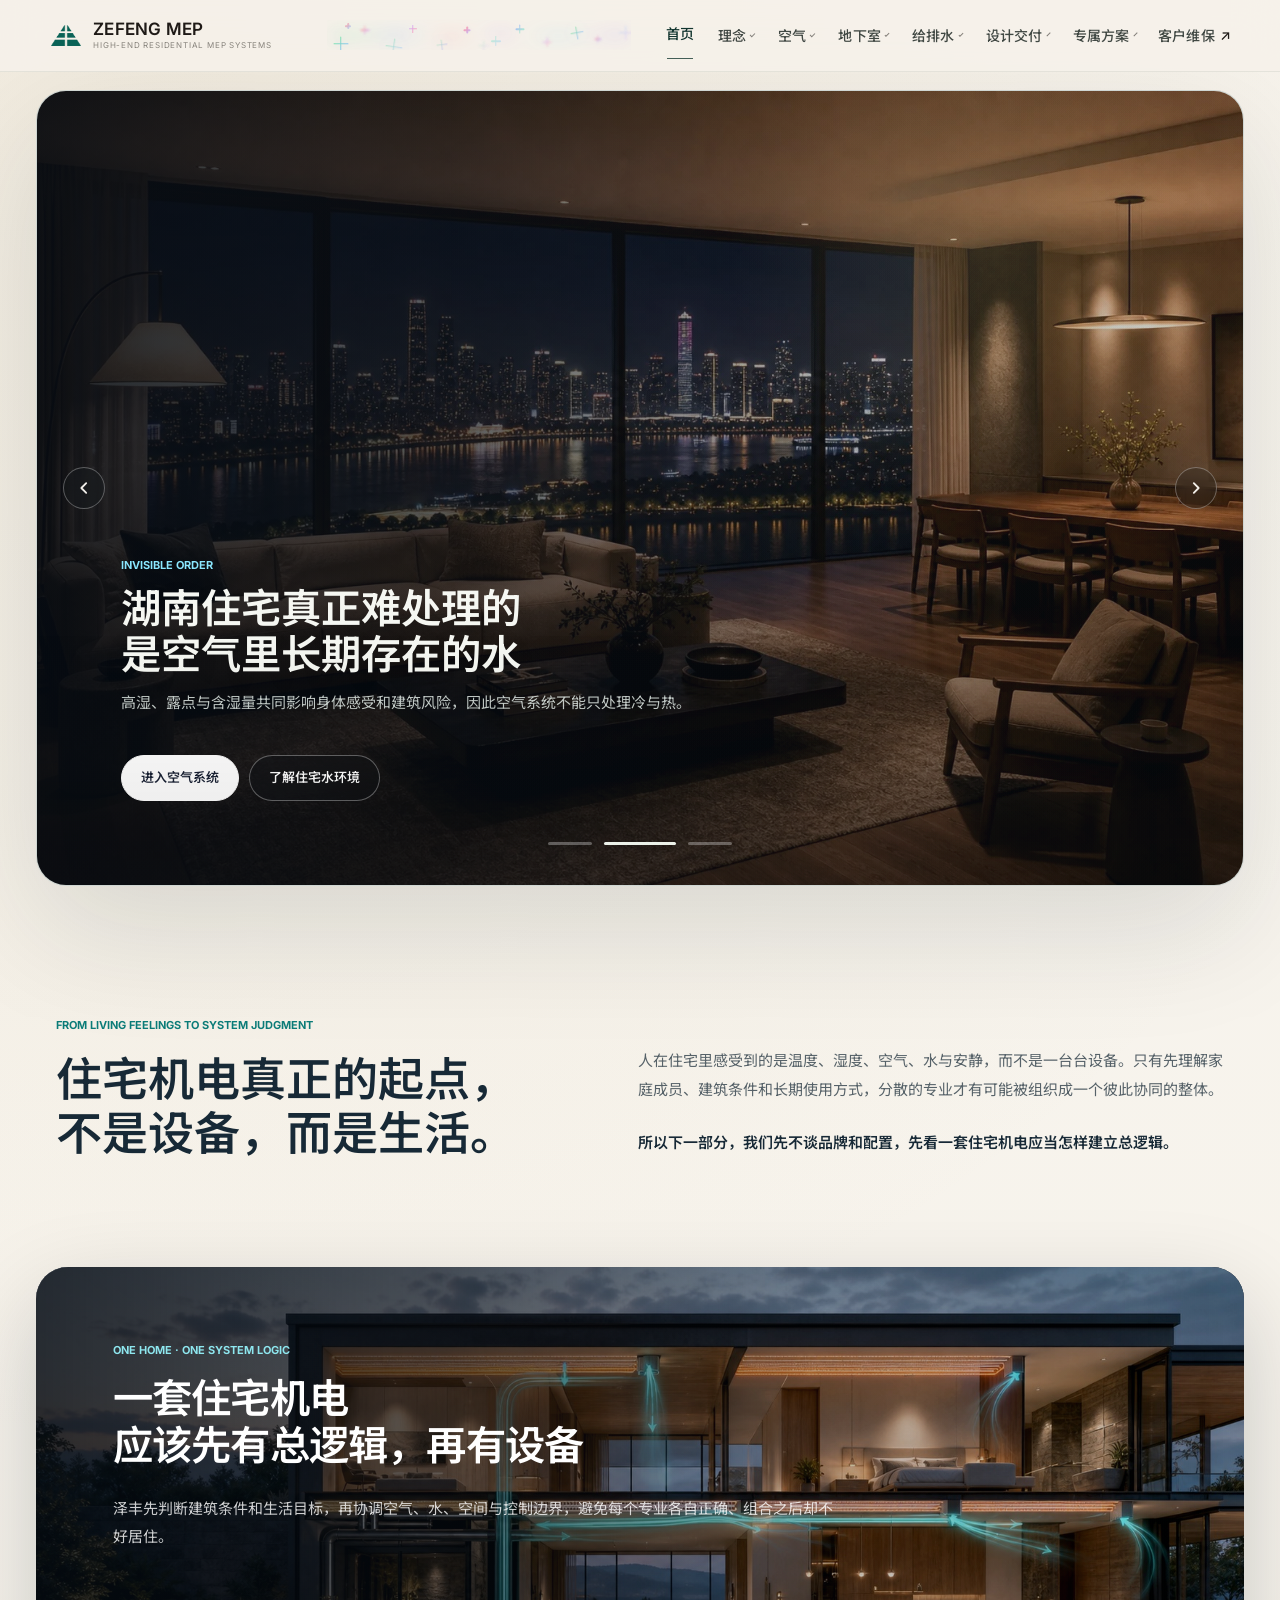
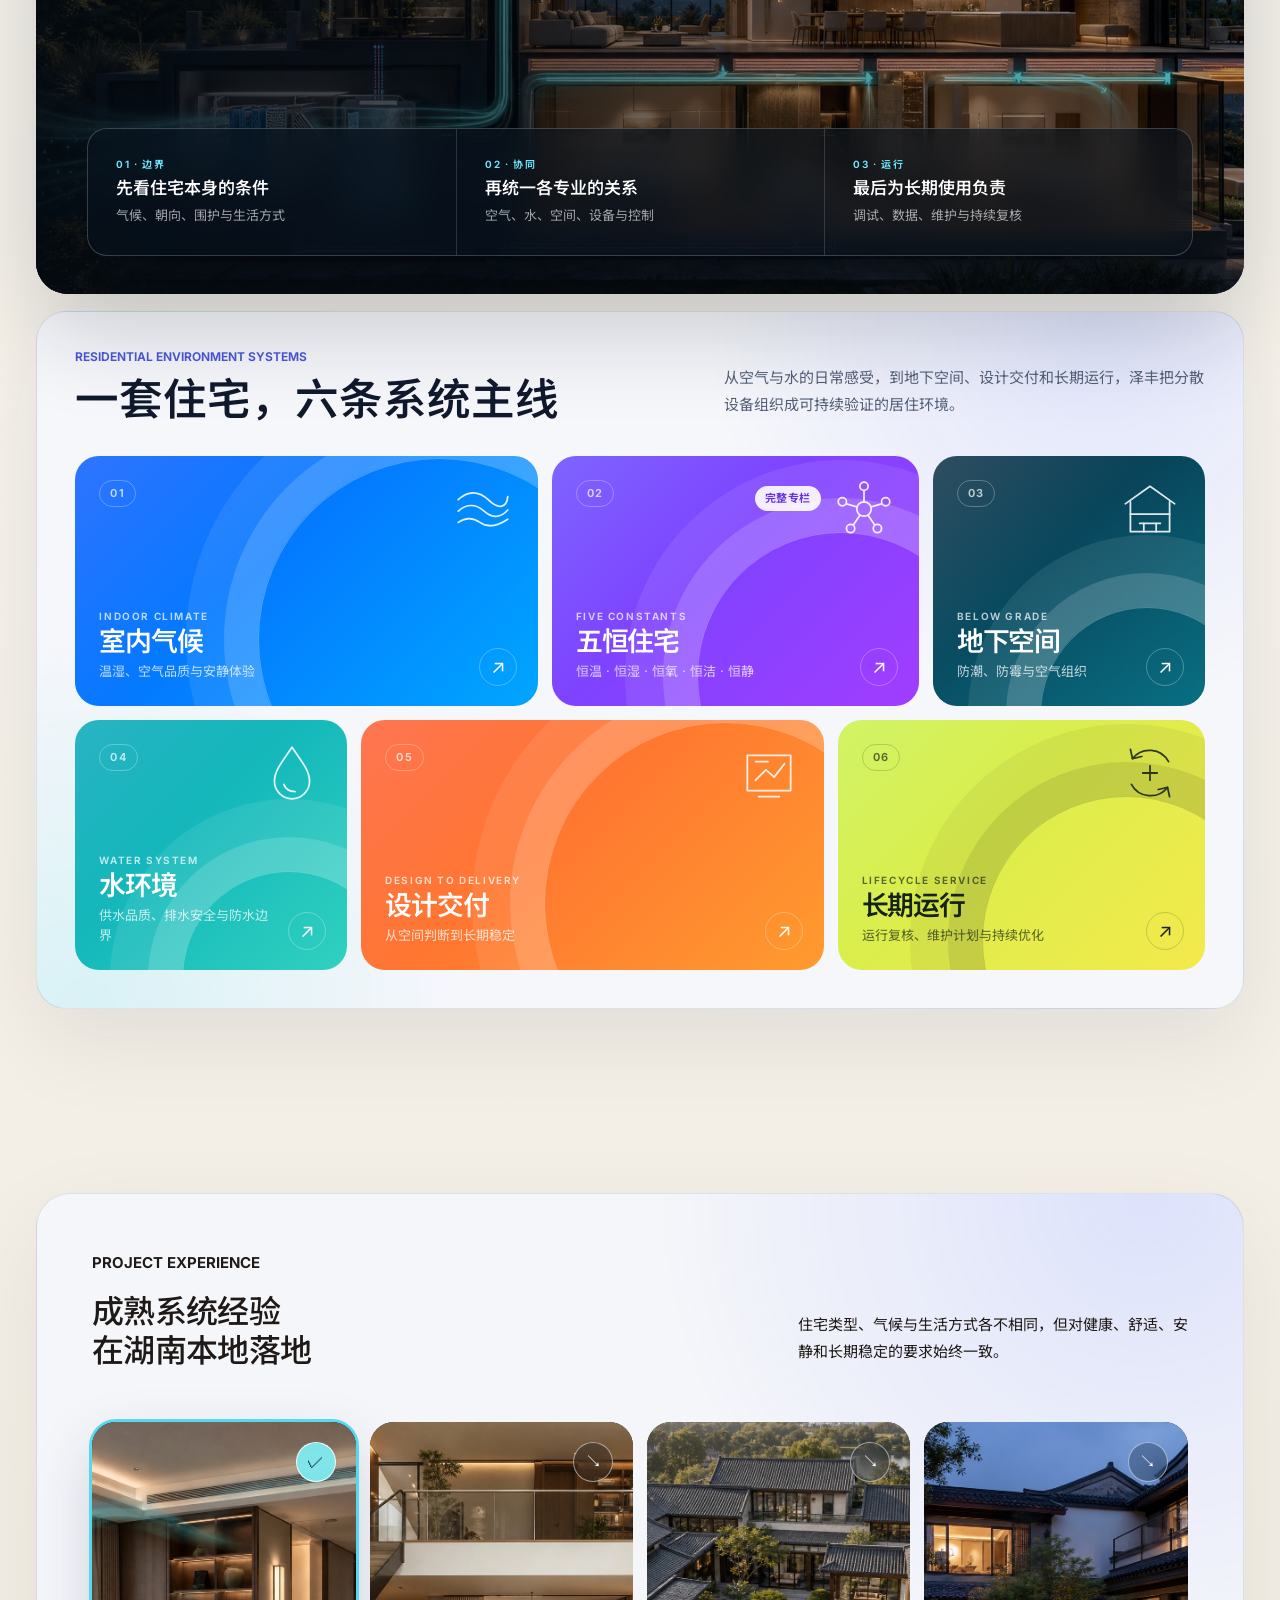
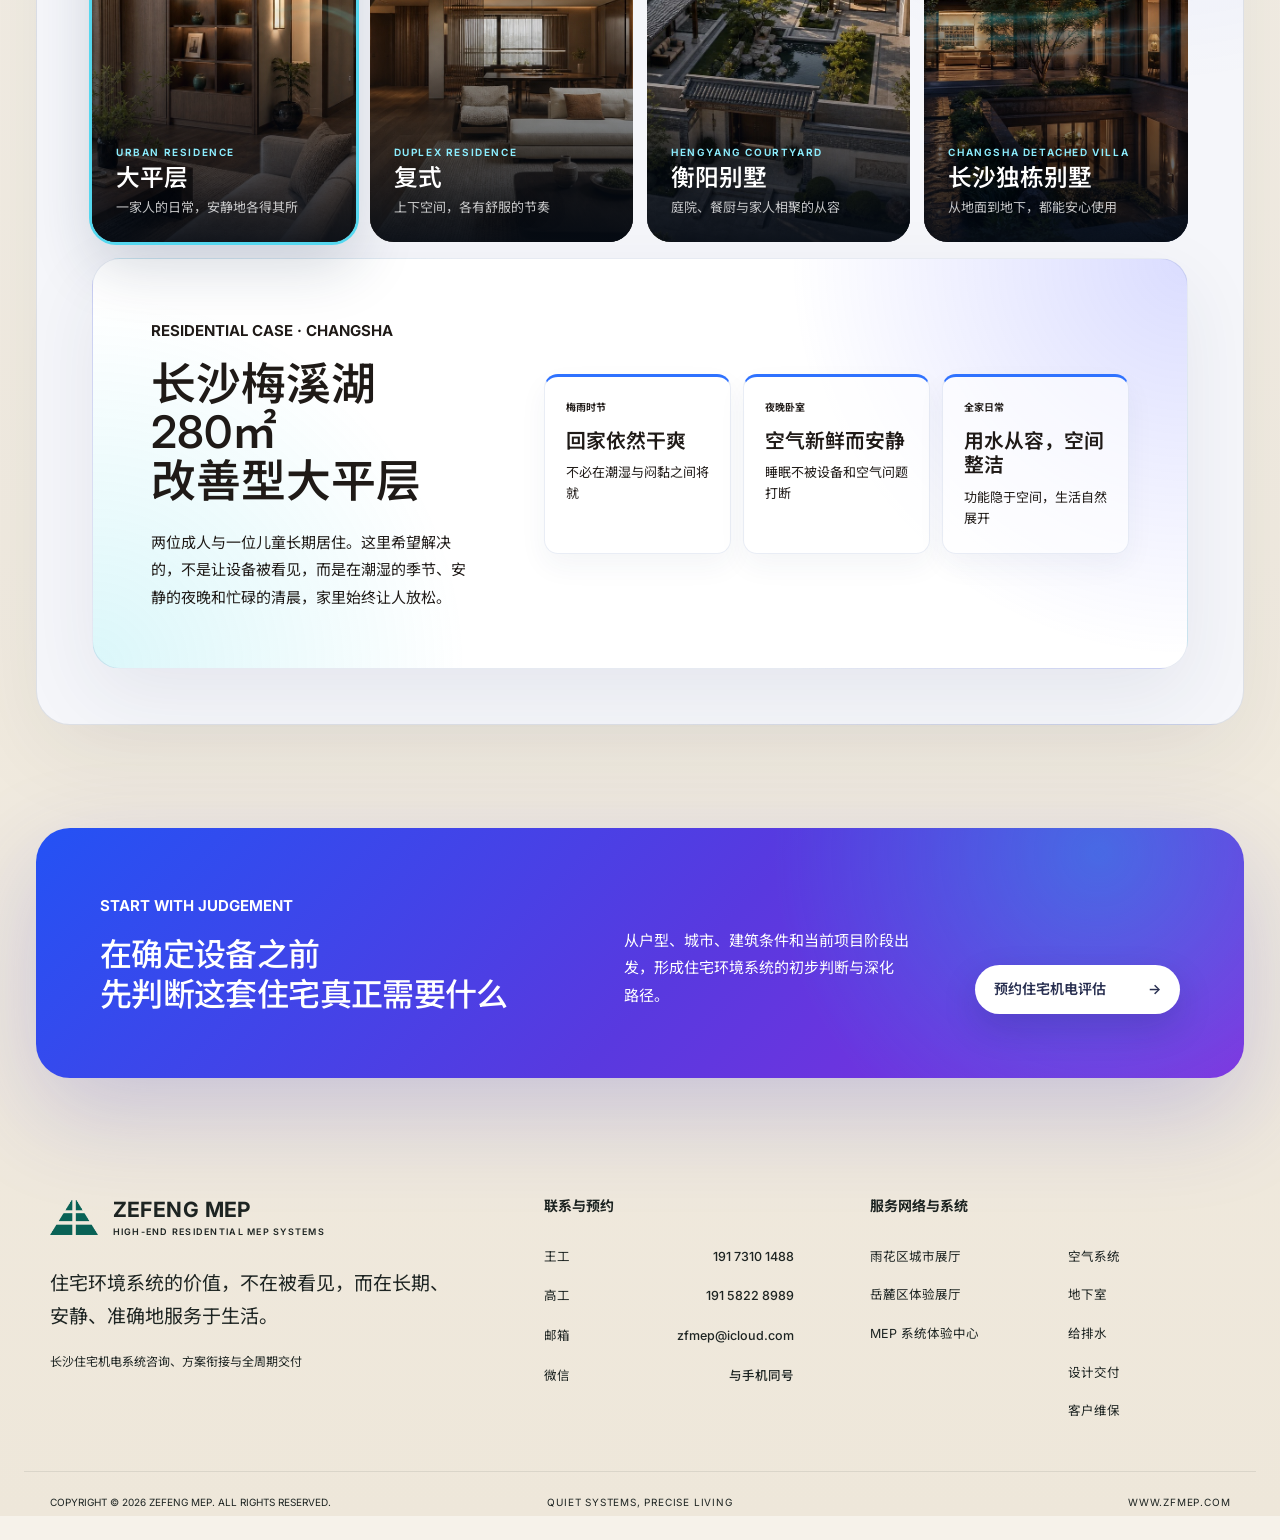
==== commit f32d7b83: "restore air layout and clarify route imagery" ====
--- a/index.html
+++ b/index.html
@@ -6095,7 +6095,7 @@
     <link rel="stylesheet" href="navigation-mega-lock.css?v=20260720-nav-mega-v1" />
     <link rel="stylesheet" href="weather-live-status.css?v=20260720-weather-status-v1" />
     <link rel="stylesheet" href="delivery-editorial-v1.css?v=20260724-symmetry-audit-v3" />
-    <link rel="stylesheet" href="pc-wide-stage-v1.css?v=20260724-pc-wide-stage-v4" />
+    <link rel="stylesheet" href="pc-wide-stage-v1.css?v=20260724-air-restore-v7" />
     <link rel="stylesheet" href="navigation-readability-v1.css?v=20260724-navigation-readability-v2" />
   </head>
   <body>
@@ -8912,7 +8912,7 @@
 
     <noscript>请启用 JavaScript 查看完整的系统卡片、露点体感工具与折叠内容。</noscript>
     <script src="script.js?v=20260724-basement-hero-v20" defer></script>
-    <script src="page-cohesion-runtime.js?v=20260724-pc-wide-climate-v15" defer></script>
+    <script src="page-cohesion-runtime.js?v=20260724-air-restore-v16" defer></script>
     <script src="global-structure-v1.js?v=20260724-pc-wide-stage-v26" defer></script>
     <script>
       (() => {
--- a/pc-wide-stage-v1.css
+++ b/pc-wide-stage-v1.css
@@ -84,57 +84,6 @@
     max-width: none !important;
   }
 
-  /* Air / Hunan climate: keep the scene wide while copy remains readable. */
-  html body[data-page="systems"] main > section#climate.climate.section-shell {
-    width: var(--zf-pc-stage) !important;
-    max-width: none !important;
-    margin-inline: auto !important;
-  }
-
-  html body[data-page="systems"] main > section#climate.climate.section-shell > :is(
-    .climate-stage,
-    .climate-living-scene
-  ) {
-    width: 100% !important;
-    max-width: none !important;
-    margin-inline: 0 !important;
-    padding-inline: 0 !important;
-  }
-
-  html body[data-page="systems"] main > section#climate.climate.section-shell > .climate-stage,
-  html body[data-page="systems"] main > section#climate.climate.section-shell > .climate-living-scene {
-    width: 100% !important;
-    max-width: none !important;
-    margin-left: 0 !important;
-    margin-right: 0 !important;
-    padding-left: 0 !important;
-    padding-right: 0 !important;
-  }
-
-  html body[data-page="systems"] main #climate :is(
-    .climate-map,
-    .climate-living-media
-  ) {
-    width: 100% !important;
-    max-width: none !important;
-    margin-inline: 0 !important;
-  }
-
-  html body[data-page="systems"] main > section#climate.climate.section-shell > .climate-stage .climate-map,
-  html body[data-page="systems"] main > section#climate.climate.section-shell > .climate-living-scene > .climate-living-media {
-    width: 100% !important;
-    max-width: none !important;
-    margin-left: 0 !important;
-    margin-right: 0 !important;
-  }
-
-  html body[data-page="systems"] main #climate .climate-living-copy {
-    width: min(46rem, calc(100% - 96px)) !important;
-    max-width: 46rem !important;
-    margin-left: 48px !important;
-    margin-right: auto !important;
-  }
-
   /* Basement opening: a slightly taller cinematic crop avoids a flattened wide-screen read. */
   html body[data-page="basement-system"] main > #basement-definition .basement-context-media--ground {
     aspect-ratio: 16 / 10 !important;
@@ -149,21 +98,22 @@
   }
 
   /* Route openings: protect left-side white copy without greying the whole image. */
-  html body[data-page="water-supply-drainage"] main #water-problem .zf-route-opening-copy::after,
-  html body[data-page="basement-system"] main #basement-definition .zf-route-opening-copy::after {
+  html body[data-page="water-supply-drainage"] main #water-problem#water-problem .zf-route-opening-copy.zf-route-opening-copy::after,
+  html body[data-page="basement-system"] main #basement-definition#basement-definition .zf-route-opening-copy.zf-route-opening-copy::after {
     background:
       linear-gradient(
         90deg,
         rgba(7, 13, 23, 0.96) 0%,
-        rgba(7, 13, 23, 0.82) 36%,
-        rgba(7, 13, 23, 0.28) 64%,
-        rgba(7, 13, 23, 0.04) 100%
+        rgba(7, 13, 23, 0.76) 28%,
+        rgba(7, 13, 23, 0.16) 48%,
+        rgba(7, 13, 23, 0) 66%,
+        rgba(7, 13, 23, 0) 100%
       ),
       linear-gradient(
         0deg,
-        rgba(7, 13, 23, 0.48) 0%,
-        rgba(7, 13, 23, 0.05) 52%,
-        rgba(7, 13, 23, 0.1) 100%
+        rgba(7, 13, 23, 0.24) 0%,
+        rgba(7, 13, 23, 0.03) 28%,
+        rgba(7, 13, 23, 0) 48%
       ) !important;
   }
 
@@ -173,3 +123,25 @@
     max-width: none !important;
   }
 }
+
+/* Desktop route imagery: keep the mask under copy only, including 1280px PC viewports. */
+@media (min-width: 1024px) {
+  html body[data-page="water-supply-drainage"] main #water-problem#water-problem .zf-route-opening-copy.zf-route-opening-copy::after,
+  html body[data-page="basement-system"] main #basement-definition#basement-definition .zf-route-opening-copy.zf-route-opening-copy::after {
+    background:
+      linear-gradient(
+        90deg,
+        rgba(7, 13, 23, 0.96) 0%,
+        rgba(7, 13, 23, 0.76) 28%,
+        rgba(7, 13, 23, 0.16) 48%,
+        rgba(7, 13, 23, 0) 66%,
+        rgba(7, 13, 23, 0) 100%
+      ),
+      linear-gradient(
+        0deg,
+        rgba(7, 13, 23, 0.24) 0%,
+        rgba(7, 13, 23, 0.03) 28%,
+        rgba(7, 13, 23, 0) 48%
+      ) !important;
+  }
+}
